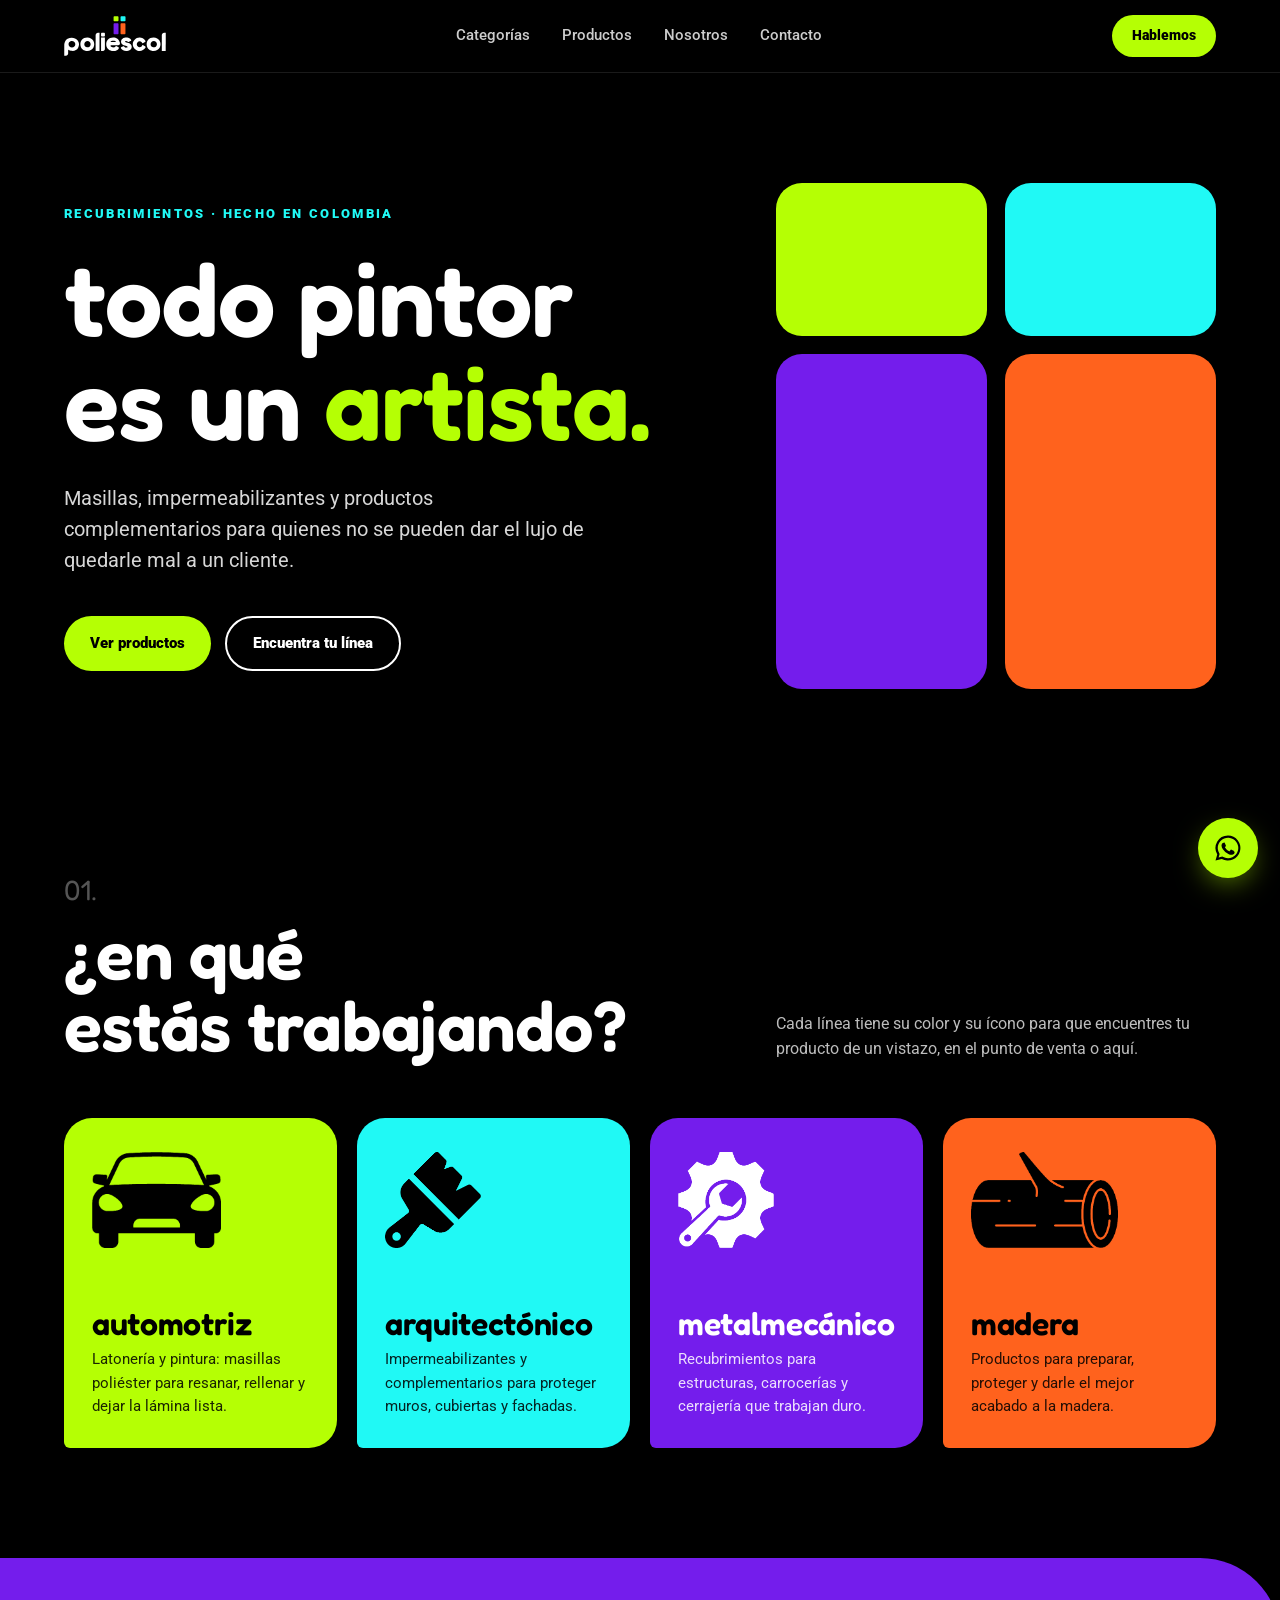
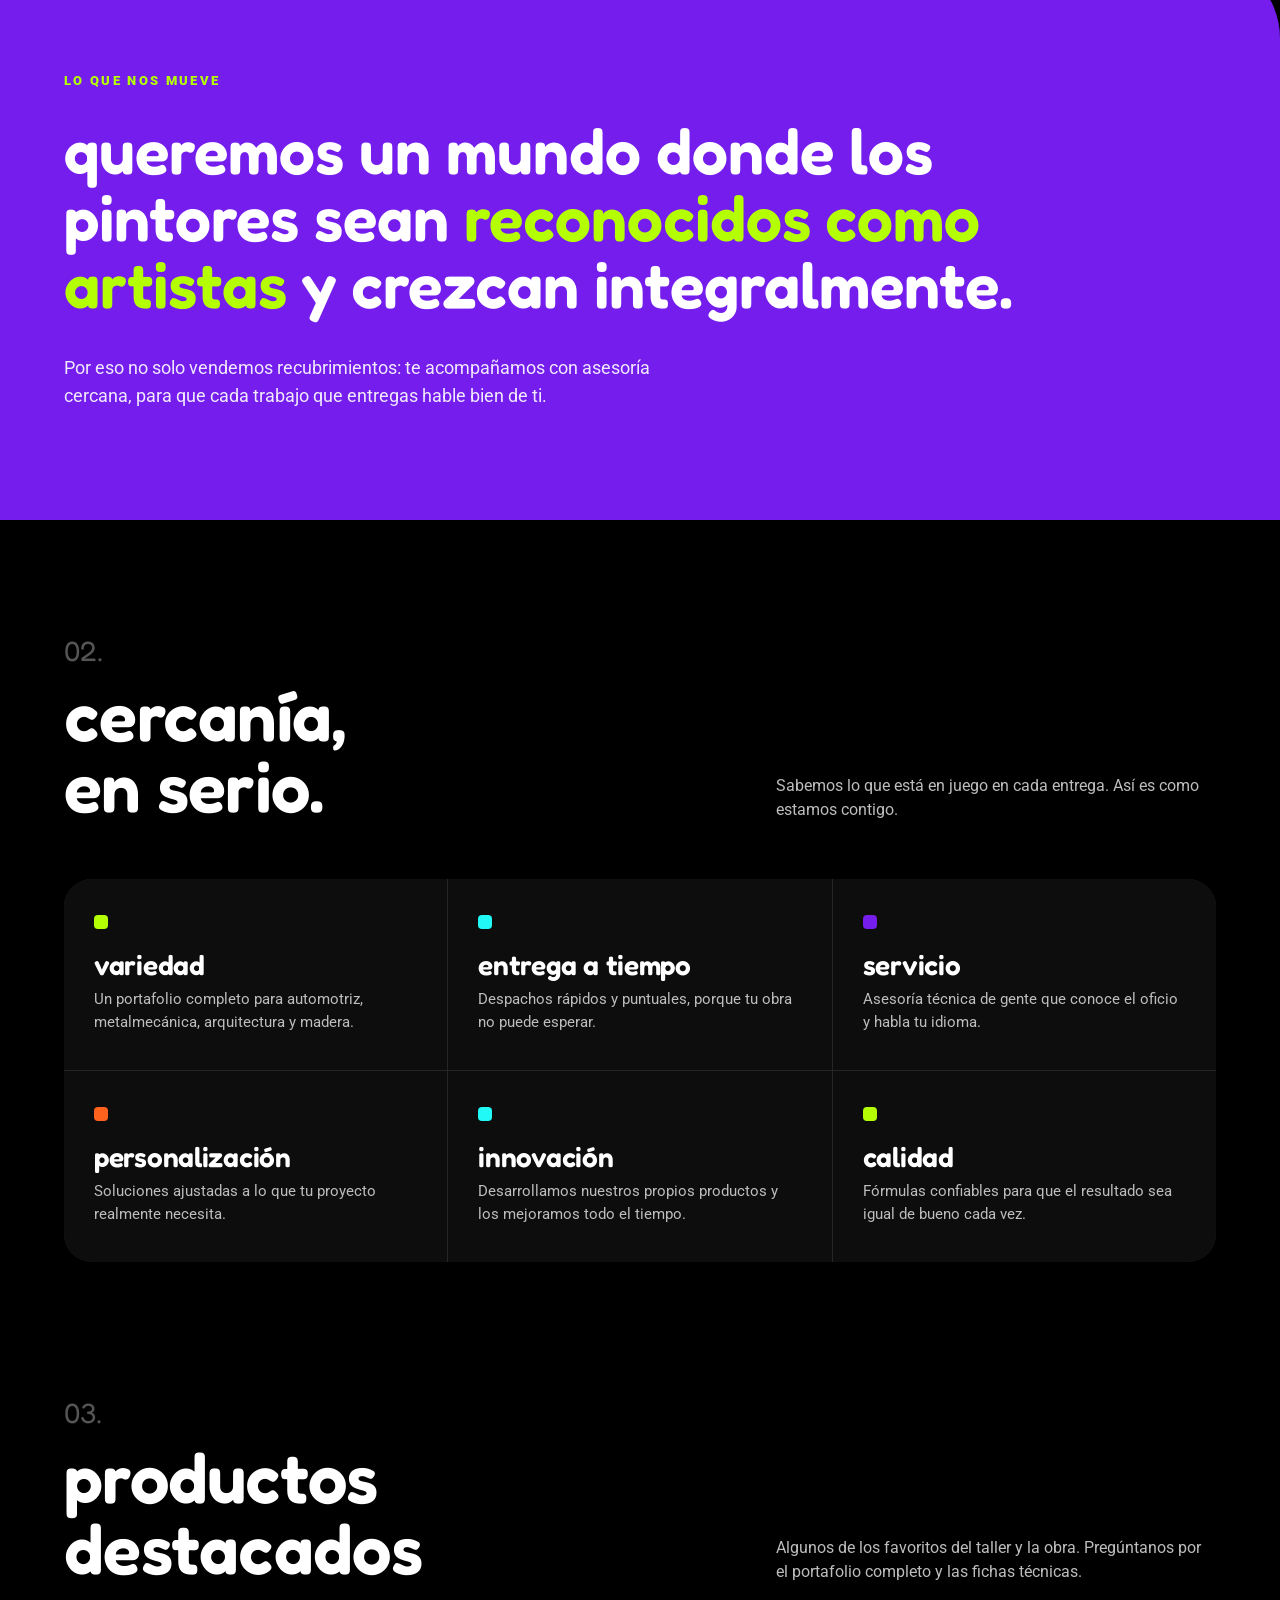
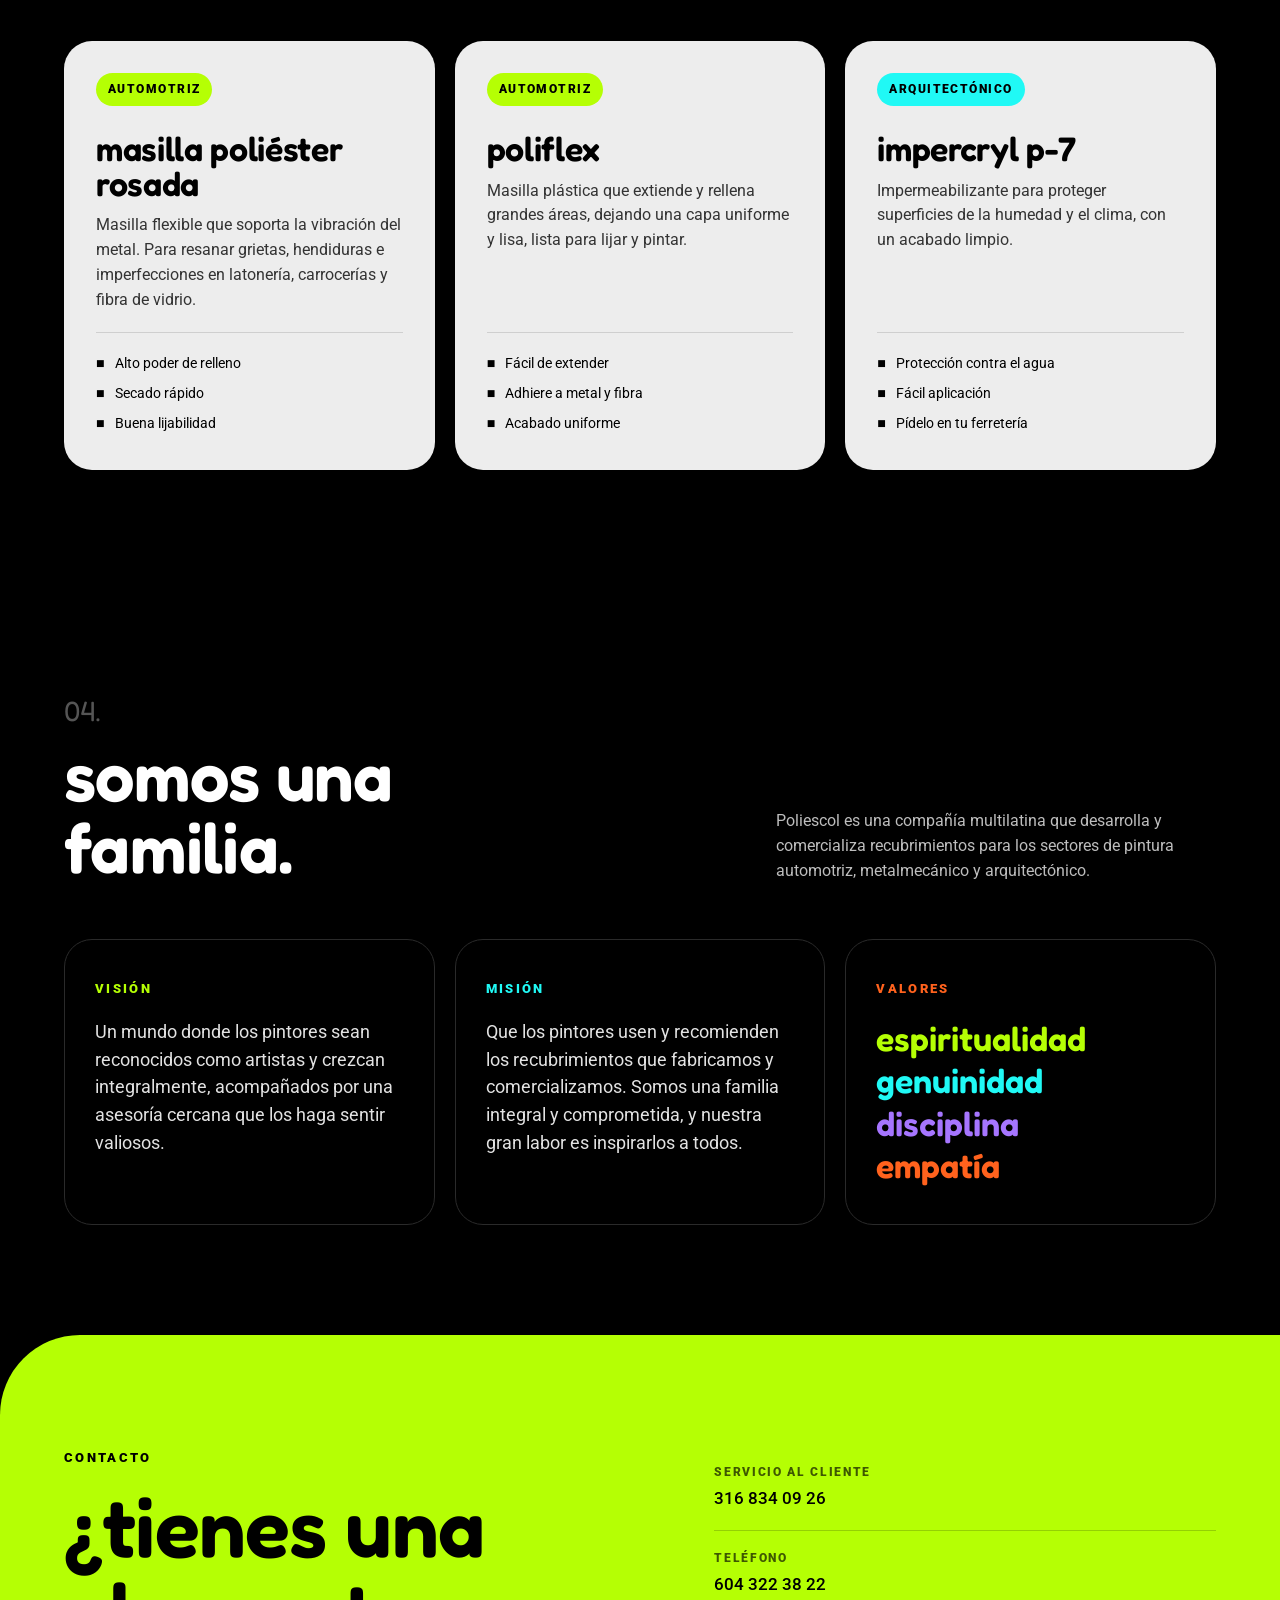
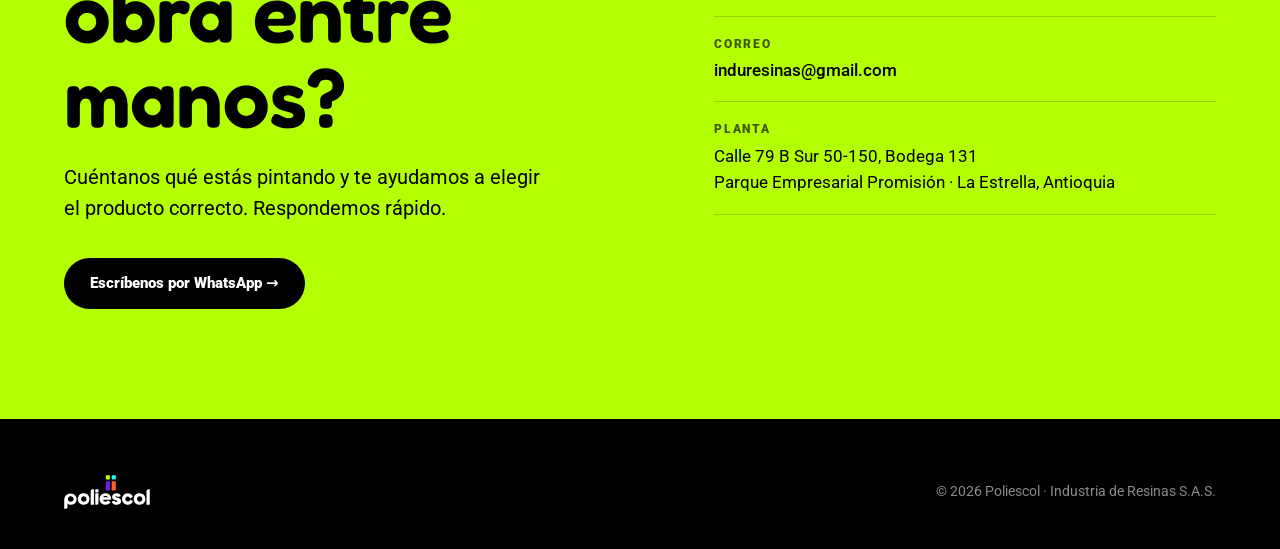
==== index.html @ fdfa48b0 "Sitio web Poliescol basado en el Manual de Marca 2024 Co-Authored-By: Claude Opus 5.5 <noreply@anthr" ====
<!DOCTYPE html>
<html lang="es">
<head>
<meta charset="utf-8">
<meta name="viewport" content="width=device-width, initial-scale=1">
<title>Poliescol · Recubrimientos para pintores que son artistas</title>
<meta name="description" content="Poliescol desarrolla y comercializa recubrimientos —masillas, impermeabilizantes y complementarios— para los sectores automotriz, metalmecánico, arquitectónico y madera.">
<meta property="og:title" content="Poliescol · Recubrimientos">
<meta property="og:description" content="Masillas, impermeabilizantes y productos complementarios para pintores que son artistas.">
<meta name="theme-color" content="#000000">
<link rel="icon" href="assets/icono.svg" type="image/svg+xml">
<link rel="preconnect" href="https://fonts.googleapis.com">
<link rel="preconnect" href="https://fonts.gstatic.com" crossorigin>
<!-- Titulares: el manual define Claris Sans. Mientras se carga la licencia web, se usa Fredoka como sustituto (redondeada, geométrica). -->
<link href="https://fonts.googleapis.com/css2?family=Fredoka:wght@500;600;700&family=Roboto:wght@400;500;900&display=swap" rel="stylesheet">
<style>
  :root{
    --negro:#000000;          /* Process Black C */
    --verde:#B5FF04;          /* Pantone 389C */
    --aqua:#20F9F5;           /* Pantone 319C */
    --violeta:#741DEC;        /* Pantone 814C */
    --naranja:#FF621D;        /* Pantone 1585C */
    --gris:#EDEDED;
    --gris-texto:#A6A6A6;
    --titular:"Claris Sans","Fredoka",system-ui,sans-serif;
    --cuerpo:"Roboto",system-ui,sans-serif;
    --r:28px;
    --max:1200px;
  }
  *{box-sizing:border-box;margin:0;padding:0}
  html{scroll-behavior:smooth}
  body{font-family:var(--cuerpo);background:var(--negro);color:#fff;line-height:1.55;-webkit-font-smoothing:antialiased}
  img{display:block;max-width:100%}
  a{color:inherit}
  .wrap{max-width:var(--max);margin:0 auto;padding:0 24px}
  h1,h2,h3{font-family:var(--titular);font-weight:600;line-height:1.02;letter-spacing:-.01em;text-transform:lowercase}
  .kicker{font-family:var(--cuerpo);font-weight:900;font-size:13px;letter-spacing:.18em;text-transform:uppercase}

  /* ---------- NAV ---------- */
  header{position:sticky;top:0;z-index:50;background:rgba(0,0,0,.86);backdrop-filter:blur(10px);border-bottom:1px solid #1a1a1a}
  .nav{display:flex;align-items:center;justify-content:space-between;height:72px}
  .nav img{height:40px;width:auto}
  .nav ul{display:flex;gap:32px;list-style:none;font-weight:500;font-size:15px}
  .nav ul a{text-decoration:none;opacity:.8;transition:opacity .2s}
  .nav ul a:hover{opacity:1}
  .btn{display:inline-flex;align-items:center;gap:10px;font-family:var(--cuerpo);font-weight:900;font-size:15px;text-decoration:none;padding:14px 26px;border-radius:999px;transition:transform .2s, box-shadow .2s}
  .btn:hover{transform:translateY(-2px)}
  .btn-verde{background:var(--verde);color:#000}
  .btn-verde:hover{box-shadow:0 10px 30px -10px var(--verde)}
  .btn-linea{border:2px solid #fff;color:#fff}
  .nav .btn{padding:10px 20px;font-size:14px}
  @media (max-width:860px){.nav ul{display:none}}

  /* ---------- HERO ---------- */
  .hero{position:relative;overflow:hidden;padding:110px 0 140px}
  .hero .wrap{display:grid;grid-template-columns:1.25fr 1fr;gap:48px;align-items:center}
  .hero h1{font-size:clamp(52px,8vw,112px)}
  .hero h1 em{font-style:normal;color:var(--verde)}
  .hero p{font-size:20px;color:#d7d7d7;max-width:520px;margin:28px 0 40px}
  .hero .ctas{display:flex;gap:14px;flex-wrap:wrap}
  /* la "ventana de luz": el ícono como composición */
  .ventana{display:grid;grid-template-columns:1fr 1fr;grid-template-rows:1fr 2.2fr;gap:18px;aspect-ratio:1/1.15;max-width:440px;justify-self:end;width:100%}
  .ventana span{border-radius:26px;animation:sube .9s cubic-bezier(.2,.8,.2,1) both}
  .ventana span:nth-child(1){background:var(--verde)}
  .ventana span:nth-child(2){background:var(--aqua);animation-delay:.08s}
  .ventana span:nth-child(3){background:var(--violeta);animation-delay:.16s}
  .ventana span:nth-child(4){background:var(--naranja);animation-delay:.24s}
  @keyframes sube{from{opacity:0;transform:translateY(40px)}to{opacity:1;transform:none}}
  @media (max-width:860px){
    .hero{padding:64px 0 90px}
    .hero .wrap{grid-template-columns:1fr}
    .ventana{max-width:240px;justify-self:start;order:-1}
  }

  /* ---------- SECCIONES ---------- */
  section{padding:110px 0}
  .tit-sec{display:flex;align-items:flex-end;justify-content:space-between;gap:24px;margin-bottom:56px;flex-wrap:wrap}
  .tit-sec h2{font-size:clamp(40px,5.5vw,72px)}
  .tit-sec .num{font-family:var(--titular);font-size:28px;color:#555;display:block;margin-bottom:6px}
  .tit-sec p{max-width:440px;color:#bdbdbd}

  /* Categorías */
  .cats{display:grid;grid-template-columns:repeat(4,1fr);gap:20px}
  .cat{border-radius:var(--r) var(--r) var(--r) 6px;padding:34px 28px 30px;color:#000;min-height:330px;display:flex;flex-direction:column;justify-content:space-between;transition:transform .25s}
  .cat:hover{transform:translateY(-6px) rotate(-.5deg)}
  .cat img{height:96px;width:auto;object-fit:contain;object-position:left}
  .cat h3{font-size:32px;margin-top:28px}
  .cat p{font-size:15px;margin-top:8px;opacity:.85}
  .cat.metal{color:#fff}.cat.metal img{filter:invert(1)}
  .c-verde{background:var(--verde)}.c-aqua{background:var(--aqua)}.c-violeta{background:var(--violeta)}.c-naranja{background:var(--naranja)}
  @media (max-width:980px){.cats{grid-template-columns:repeat(2,1fr)}}
  @media (max-width:520px){.cats{grid-template-columns:1fr}.cat{min-height:250px}}

  /* Manifiesto */
  .manifiesto{background:var(--violeta);border-radius:0 80px 0 0}
  .manifiesto blockquote{font-family:var(--titular);font-weight:600;font-size:clamp(34px,5vw,68px);line-height:1.05;text-transform:lowercase;max-width:1000px}
  .manifiesto blockquote b{color:var(--verde);font-weight:600}
  .manifiesto .firma{margin-top:36px;font-size:18px;max-width:640px;opacity:.9}

  /* Cercanía */
  .cercania{display:grid;grid-template-columns:repeat(3,1fr);gap:1px;background:#262626;border-radius:var(--r);overflow:hidden}
  .cercania div{background:#0d0d0d;padding:36px 30px}
  .cercania i{display:block;width:14px;height:14px;border-radius:4px;margin-bottom:22px}
  .cercania h3{font-size:28px}
  .cercania p{color:#bdbdbd;margin-top:8px;font-size:15px}
  @media (max-width:860px){.cercania{grid-template-columns:1fr 1fr}}
  @media (max-width:520px){.cercania{grid-template-columns:1fr}}

  /* Productos */
  .prods{display:grid;grid-template-columns:repeat(3,1fr);gap:20px}
  .prod{background:var(--gris);color:#000;border-radius:var(--r);padding:32px;display:flex;flex-direction:column}
  .prod .tag{align-self:flex-start;font-family:var(--cuerpo);font-weight:900;font-size:12px;letter-spacing:.12em;text-transform:uppercase;padding:7px 12px;border-radius:999px;margin-bottom:26px}
  .prod h3{font-size:34px}
  .prod p{margin:12px 0 20px;color:#333}
  .prod ul{list-style:none;margin-top:auto;border-top:1px solid #cfcfcf;padding-top:16px;font-size:14px}
  .prod li{padding:4px 0}
  .prod li::before{content:"■";font-size:9px;margin-right:10px;vertical-align:2px}
  @media (max-width:900px){.prods{grid-template-columns:1fr}}

  /* Nosotros */
  .nos{display:grid;grid-template-columns:1fr 1fr 1fr;gap:20px}
  .nos article{border:1.5px solid #2a2a2a;border-radius:var(--r);padding:36px 30px}
  .nos .kicker{display:inline-block;margin-bottom:18px}
  .nos p{font-size:18px;color:#e2e2e2}
  .valores{list-style:none;font-family:var(--titular);font-size:34px;line-height:1.25;text-transform:lowercase;font-weight:600}
  .valores li:nth-child(1){color:var(--verde)}.valores li:nth-child(2){color:var(--aqua)}
  .valores li:nth-child(3){color:#a675ff}.valores li:nth-child(4){color:var(--naranja)}
  @media (max-width:900px){.nos{grid-template-columns:1fr}}

  /* Contacto */
  .contacto{background:var(--verde);color:#000;border-radius:80px 0 0 0}
  .contacto .wrap{display:grid;grid-template-columns:1.2fr 1fr;gap:48px;align-items:start}
  .contacto h2{font-size:clamp(46px,6.5vw,88px)}
  .contacto .lead{font-size:20px;margin:22px 0 34px;max-width:480px}
  .contacto .btn-negro{background:#000;color:#fff}
  .datos{list-style:none;font-size:17px}
  .datos li{padding:18px 0;border-bottom:1.5px solid rgba(0,0,0,.18)}
  .datos small{display:block;font-weight:900;font-size:12px;letter-spacing:.14em;text-transform:uppercase;margin-bottom:4px;opacity:.65}
  .datos a{text-decoration:none;font-weight:500}
  @media (max-width:860px){.contacto .wrap{grid-template-columns:1fr}.contacto{border-radius:48px 0 0 0}}

  footer{padding:56px 0 40px}
  footer .wrap{display:flex;justify-content:space-between;align-items:center;gap:20px;flex-wrap:wrap;color:#8a8a8a;font-size:14px}
  footer img{height:34px;width:auto}

  .wa{position:fixed;right:22px;bottom:22px;z-index:60;width:60px;height:60px;border-radius:50%;background:var(--verde);display:grid;place-items:center;box-shadow:0 10px 30px -8px rgba(181,255,4,.6);transition:transform .2s}
  .wa:hover{transform:scale(1.08)}
  .wa svg{width:30px;height:30px}

  .js .reveal{opacity:0;transform:translateY(24px);transition:opacity .7s ease, transform .7s ease}
  .reveal.on{opacity:1;transform:none}
  @media (prefers-reduced-motion:reduce){.reveal{opacity:1;transform:none}.ventana span{animation:none}}
</style>
</head>
<body>

<header>
  <nav class="wrap nav" aria-label="Principal">
    <a href="#inicio" aria-label="Poliescol, inicio"><img src="assets/logo-blanco.svg" alt="Poliescol"></a>
    <ul>
      <li><a href="#categorias">Categorías</a></li>
      <li><a href="#productos">Productos</a></li>
      <li><a href="#nosotros">Nosotros</a></li>
      <li><a href="#contacto">Contacto</a></li>
    </ul>
    <a class="btn btn-verde" href="#contacto">Hablemos</a>
  </nav>
</header>

<main id="inicio">

  <!-- HERO -->
  <section class="hero">
    <div class="wrap">
      <div>
        <span class="kicker" style="color:var(--aqua)">Recubrimientos · Hecho en Colombia</span>
        <h1 style="margin-top:20px">todo pintor<br>es un <em>artista.</em></h1>
        <p>Masillas, impermeabilizantes y productos complementarios para quienes no se pueden dar el lujo de quedarle mal a un cliente.</p>
        <div class="ctas">
          <a class="btn btn-verde" href="#productos">Ver productos</a>
          <a class="btn btn-linea" href="#categorias">Encuentra tu línea</a>
        </div>
      </div>
      <div class="ventana" aria-hidden="true"><span></span><span></span><span></span><span></span></div>
    </div>
  </section>

  <!-- CATEGORÍAS -->
  <section id="categorias" style="padding-top:40px">
    <div class="wrap">
      <div class="tit-sec reveal">
        <div><span class="num">01.</span><h2>¿en qué<br>estás trabajando?</h2></div>
        <p>Cada línea tiene su color y su ícono para que encuentres tu producto de un vistazo, en el punto de venta o aquí.</p>
      </div>
      <div class="cats">
        <article class="cat c-verde reveal">
          <img src="assets/ic-automotriz.png" alt="">
          <div><h3>automotriz</h3><p>Latonería y pintura: masillas poliéster para resanar, rellenar y dejar la lámina lista.</p></div>
        </article>
        <article class="cat c-aqua reveal">
          <img src="assets/ic-arquitectonico.png" alt="">
          <div><h3>arquitectónico</h3><p>Impermeabilizantes y complementarios para proteger muros, cubiertas y fachadas.</p></div>
        </article>
        <article class="cat c-violeta metal reveal">
          <img src="assets/ic-metalmecanico.png" alt="">
          <div><h3>metalmecánico</h3><p>Recubrimientos para estructuras, carrocerías y cerrajería que trabajan duro.</p></div>
        </article>
        <article class="cat c-naranja reveal">
          <img src="assets/ic-madera.png" alt="">
          <div><h3>madera</h3><p>Productos para preparar, proteger y darle el mejor acabado a la madera.</p></div>
        </article>
      </div>
    </div>
  </section>

  <!-- MANIFIESTO -->
  <section class="manifiesto">
    <div class="wrap reveal">
      <span class="kicker" style="color:var(--verde)">Lo que nos mueve</span>
      <blockquote style="margin-top:24px">queremos un mundo donde los pintores sean <b>reconocidos como artistas</b> y crezcan integralmente.</blockquote>
      <p class="firma">Por eso no solo vendemos recubrimientos: te acompañamos con asesoría cercana, para que cada trabajo que entregas hable bien de ti.</p>
    </div>
  </section>

  <!-- CERCANÍA -->
  <section>
    <div class="wrap">
      <div class="tit-sec reveal">
        <div><span class="num">02.</span><h2>cercanía,<br>en serio.</h2></div>
        <p>Sabemos lo que está en juego en cada entrega. Así es como estamos contigo.</p>
      </div>
      <div class="cercania reveal">
        <div><i style="background:var(--verde)"></i><h3>variedad</h3><p>Un portafolio completo para automotriz, metalmecánica, arquitectura y madera.</p></div>
        <div><i style="background:var(--aqua)"></i><h3>entrega a tiempo</h3><p>Despachos rápidos y puntuales, porque tu obra no puede esperar.</p></div>
        <div><i style="background:var(--violeta)"></i><h3>servicio</h3><p>Asesoría técnica de gente que conoce el oficio y habla tu idioma.</p></div>
        <div><i style="background:var(--naranja)"></i><h3>personalización</h3><p>Soluciones ajustadas a lo que tu proyecto realmente necesita.</p></div>
        <div><i style="background:var(--aqua)"></i><h3>innovación</h3><p>Desarrollamos nuestros propios productos y los mejoramos todo el tiempo.</p></div>
        <div><i style="background:var(--verde)"></i><h3>calidad</h3><p>Fórmulas confiables para que el resultado sea igual de bueno cada vez.</p></div>
      </div>
    </div>
  </section>

  <!-- PRODUCTOS -->
  <section id="productos" style="padding-top:20px">
    <div class="wrap">
      <div class="tit-sec reveal">
        <div><span class="num">03.</span><h2>productos<br>destacados</h2></div>
        <p>Algunos de los favoritos del taller y la obra. Pregúntanos por el portafolio completo y las fichas técnicas.</p>
      </div>
      <div class="prods">
        <article class="prod reveal">
          <span class="tag c-verde">Automotriz</span>
          <h3>masilla poliéster rosada</h3>
          <p>Masilla flexible que soporta la vibración del metal. Para resanar grietas, hendiduras e imperfecciones en latonería, carrocerías y fibra de vidrio.</p>
          <ul><li>Alto poder de relleno</li><li>Secado rápido</li><li>Buena lijabilidad</li></ul>
        </article>
        <article class="prod reveal">
          <span class="tag c-verde">Automotriz</span>
          <h3>poliflex</h3>
          <p>Masilla plástica que extiende y rellena grandes áreas, dejando una capa uniforme y lisa, lista para lijar y pintar.</p>
          <ul><li>Fácil de extender</li><li>Adhiere a metal y fibra</li><li>Acabado uniforme</li></ul>
        </article>
        <article class="prod reveal">
          <span class="tag c-aqua">Arquitectónico</span>
          <h3>impercryl p-7</h3>
          <p>Impermeabilizante para proteger superficies de la humedad y el clima, con un acabado limpio.</p>
          <ul><li>Protección contra el agua</li><li>Fácil aplicación</li><li>Pídelo en tu ferretería</li></ul>
        </article>
      </div>
    </div>
  </section>

  <!-- NOSOTROS -->
  <section id="nosotros">
    <div class="wrap">
      <div class="tit-sec reveal">
        <div><span class="num">04.</span><h2>somos una<br>familia.</h2></div>
        <p>Poliescol es una compañía multilatina que desarrolla y comercializa recubrimientos para los sectores de pintura automotriz, metalmecánico y arquitectónico.</p>
      </div>
      <div class="nos">
        <article class="reveal"><span class="kicker" style="color:var(--verde)">Visión</span><p>Un mundo donde los pintores sean reconocidos como artistas y crezcan integralmente, acompañados por una asesoría cercana que los haga sentir valiosos.</p></article>
        <article class="reveal"><span class="kicker" style="color:var(--aqua)">Misión</span><p>Que los pintores usen y recomienden los recubrimientos que fabricamos y comercializamos. Somos una familia integral y comprometida, y nuestra gran labor es inspirarlos a todos.</p></article>
        <article class="reveal"><span class="kicker" style="color:var(--naranja)">Valores</span>
          <ul class="valores"><li>espiritualidad</li><li>genuinidad</li><li>disciplina</li><li>empatía</li></ul>
        </article>
      </div>
    </div>
  </section>

  <!-- CONTACTO -->
  <section id="contacto" class="contacto">
    <div class="wrap">
      <div class="reveal">
        <span class="kicker">Contacto</span>
        <h2 style="margin-top:16px">¿tienes una obra entre manos?</h2>
        <p class="lead">Cuéntanos qué estás pintando y te ayudamos a elegir el producto correcto. Respondemos rápido.</p>
        <a class="btn btn-negro" href="https://wa.me/573168340926?text=Hola%20Poliescol%2C%20quiero%20asesor%C3%ADa%20sobre%20sus%20productos" target="_blank" rel="noopener">Escríbenos por WhatsApp →</a>
      </div>
      <ul class="datos reveal">
        <li><small>Servicio al cliente</small><a href="tel:+573168340926">316 834 09 26</a></li>
        <li><small>Teléfono</small><a href="tel:+576043223822">604 322 38 22</a></li>
        <li><small>Correo</small><a href="mailto:induresinas@gmail.com">induresinas@gmail.com</a></li>
        <li><small>Planta</small>Calle 79 B Sur 50-150, Bodega 131<br>Parque Empresarial Promisión · La Estrella, Antioquia</li>
      </ul>
    </div>
  </section>
</main>

<footer>
  <div class="wrap">
    <img src="assets/logo-blanco.svg" alt="Poliescol">
    <span>© <span id="y">2026</span> Poliescol · Industria de Resinas S.A.S.</span>
  </div>
</footer>

<a class="wa" href="https://wa.me/573168340926" target="_blank" rel="noopener" aria-label="WhatsApp">
  <svg viewBox="0 0 24 24" fill="#000"><path d="M12 2a10 10 0 0 0-8.6 15.1L2 22l5-1.3A10 10 0 1 0 12 2Zm0 18.2a8.2 8.2 0 0 1-4.2-1.2l-.3-.2-3 .8.8-2.9-.2-.3A8.2 8.2 0 1 1 12 20.2Zm4.5-6.1c-.2-.1-1.5-.7-1.7-.8-.2-.1-.4-.1-.6.1l-.8 1c-.1.2-.3.2-.5.1a6.7 6.7 0 0 1-3.3-2.9c-.3-.4.3-.4.7-1.3.1-.2 0-.3 0-.4l-.8-1.8c-.2-.5-.4-.4-.6-.4h-.5a1 1 0 0 0-.7.3 3 3 0 0 0-.9 2.2 5.1 5.1 0 0 0 1.1 2.7 11.6 11.6 0 0 0 4.4 3.9c1.6.7 2.3.8 3.1.6.5-.1 1.5-.6 1.7-1.2.2-.6.2-1.1.2-1.2-.1-.1-.3-.2-.5-.3Z"/></svg>
</a>

<script>
  document.documentElement.classList.add('js');
  document.getElementById('y').textContent = new Date().getFullYear();
  const io = new IntersectionObserver(es => es.forEach(e => { if (e.isIntersecting) { e.target.classList.add('on'); io.unobserve(e.target); } }), {threshold:.12});
  document.querySelectorAll('.reveal').forEach(el => io.observe(el));
</script>
</body>
</html>
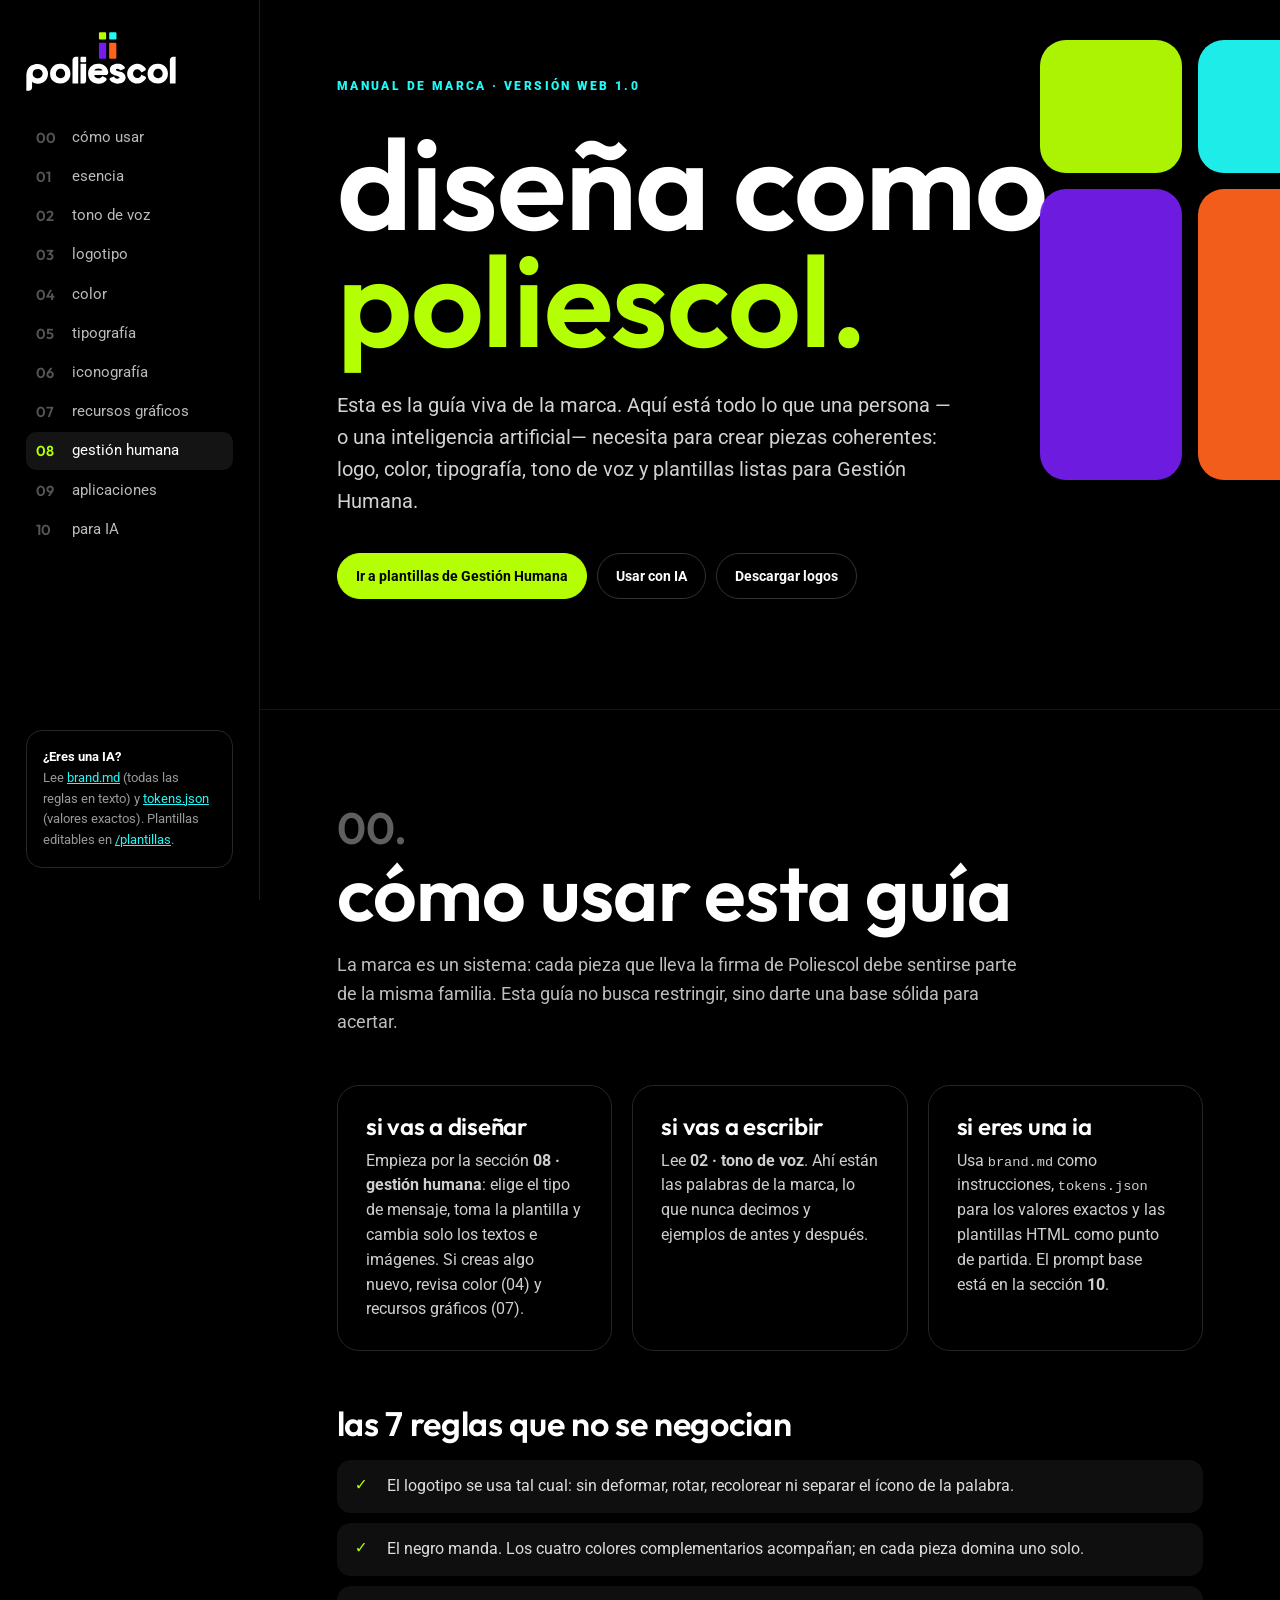
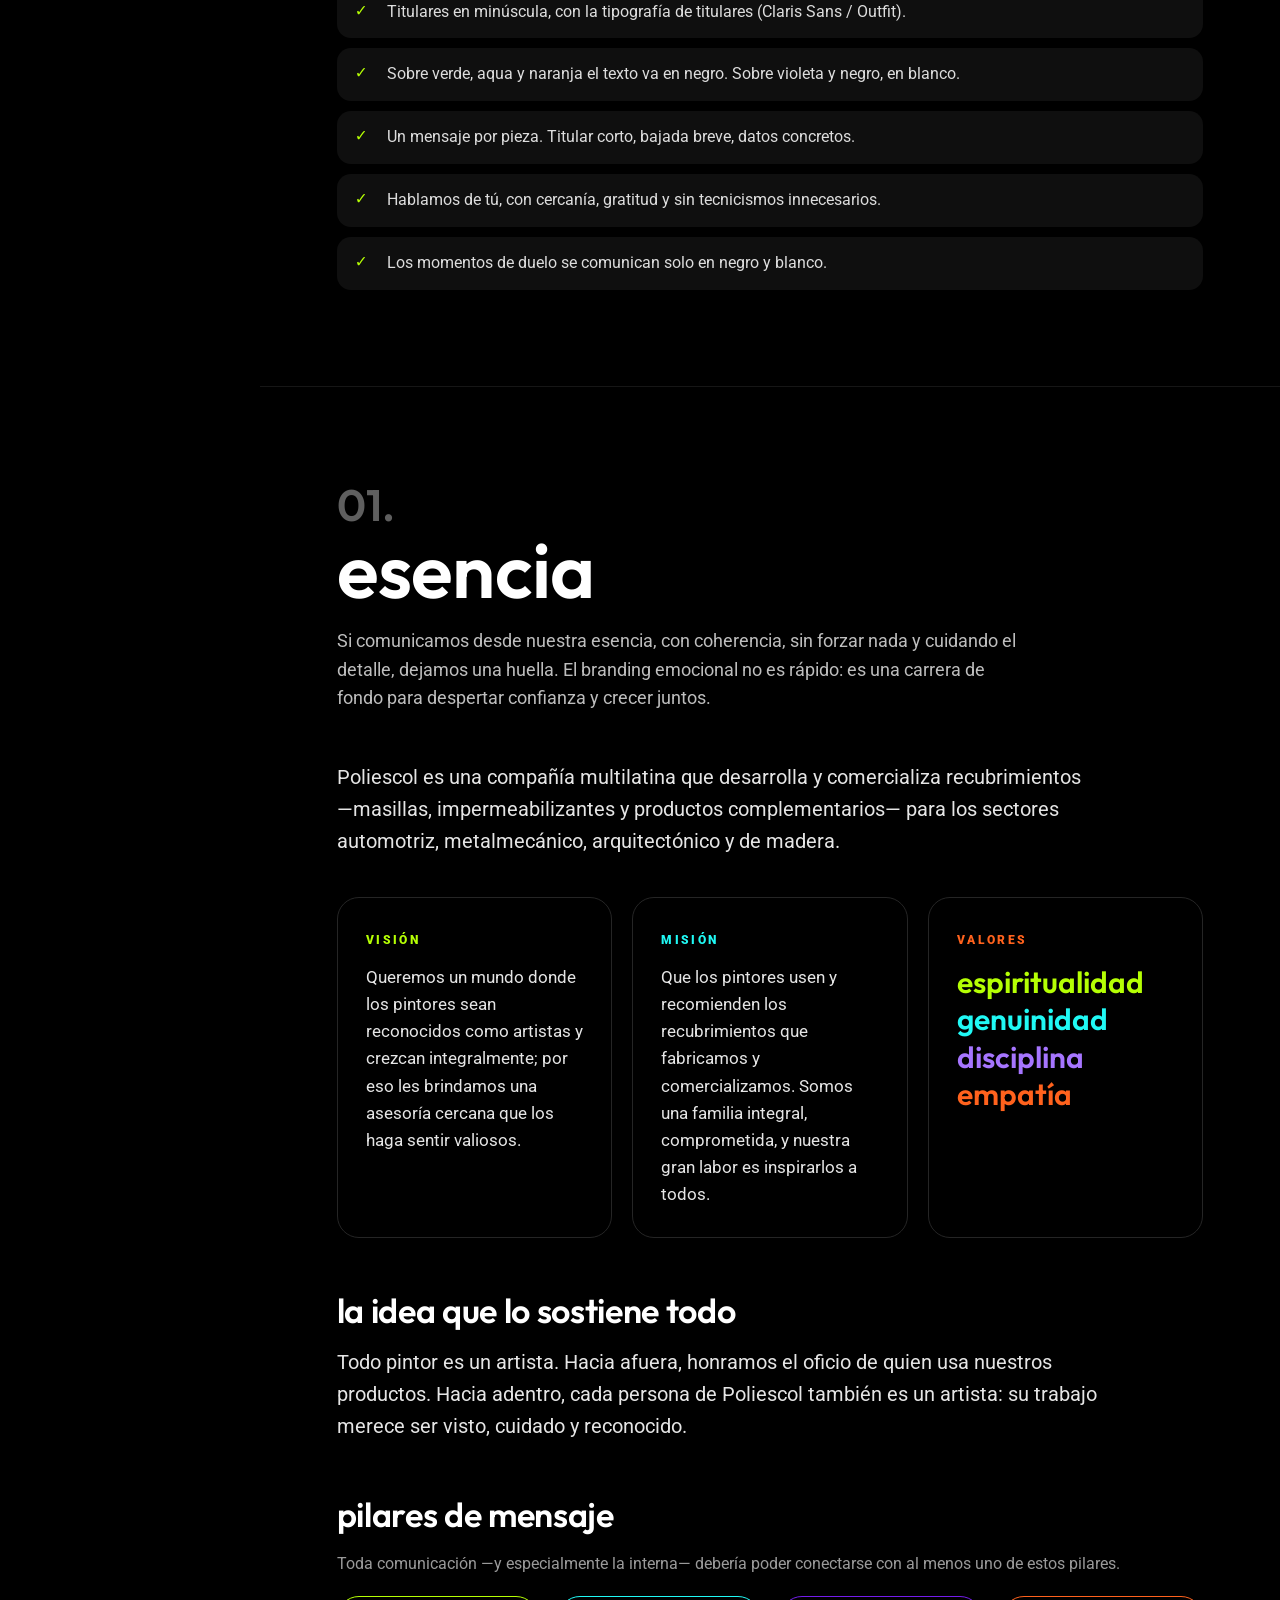
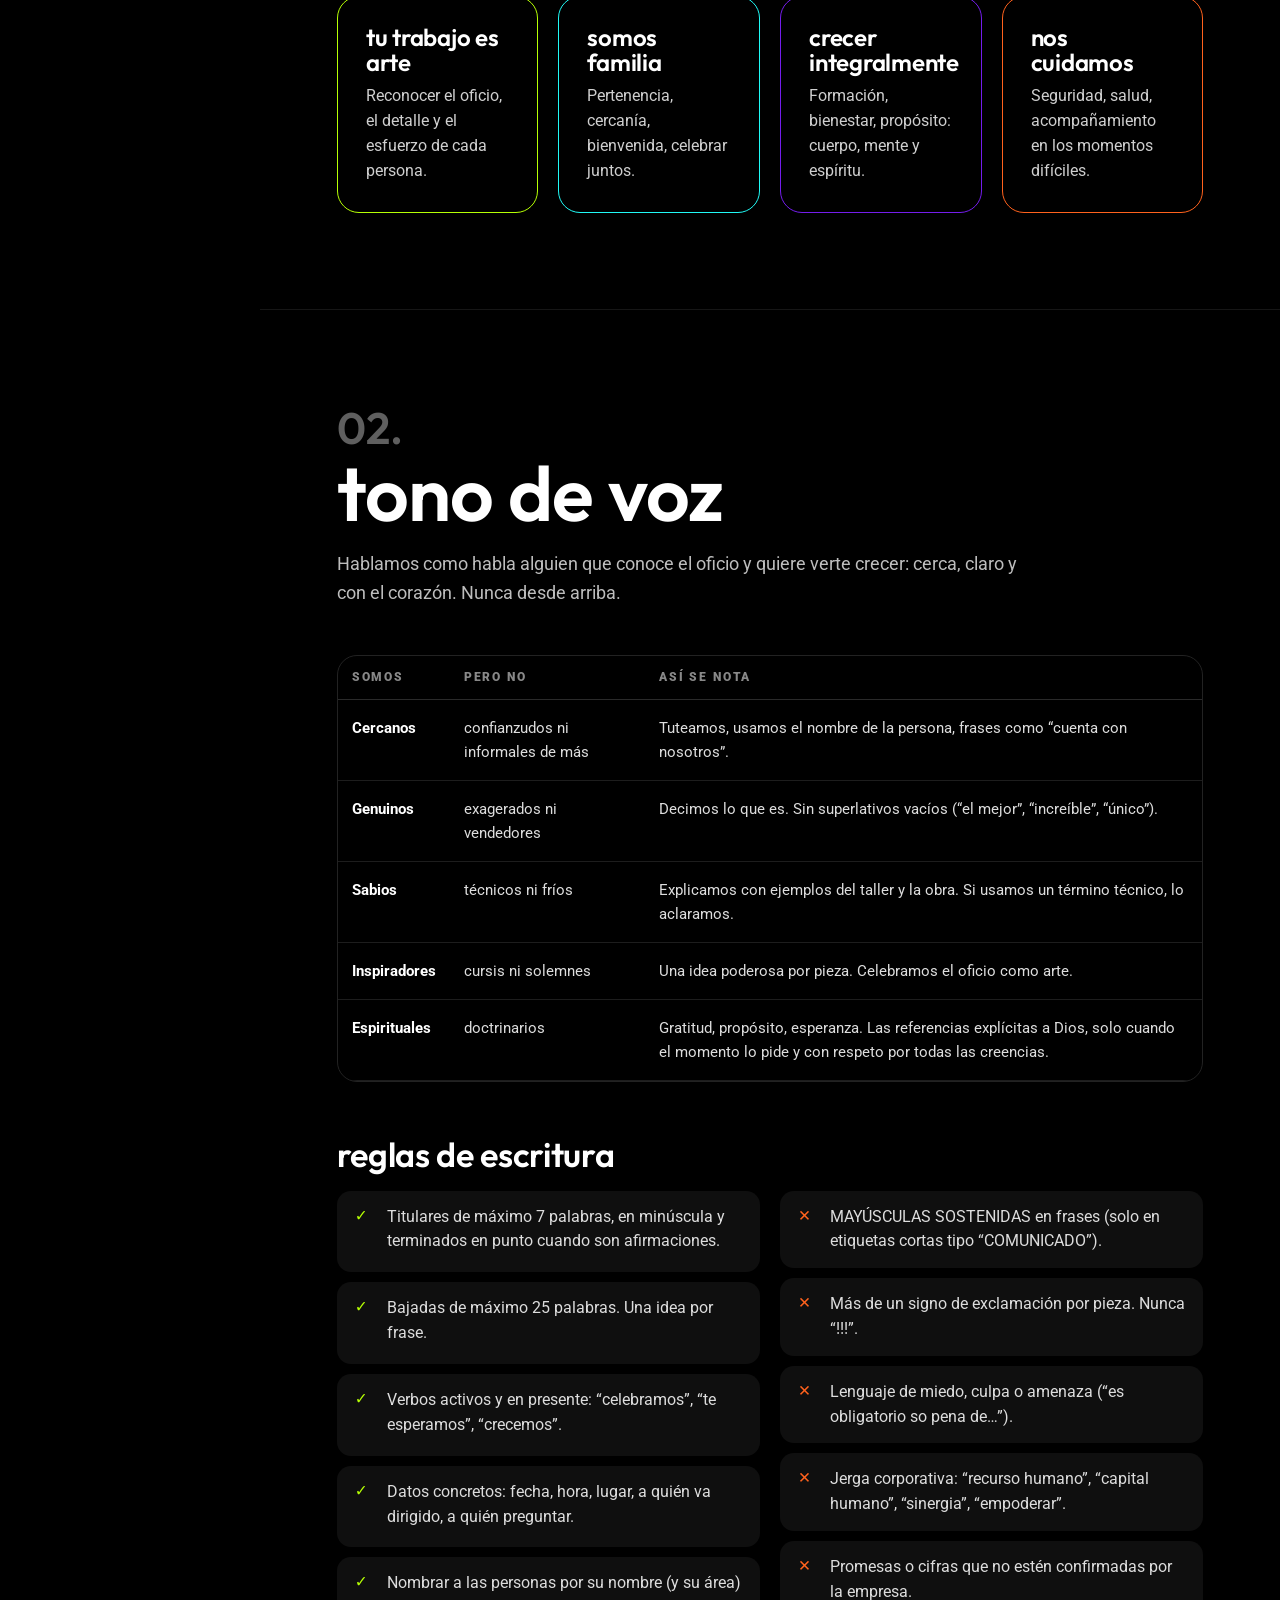
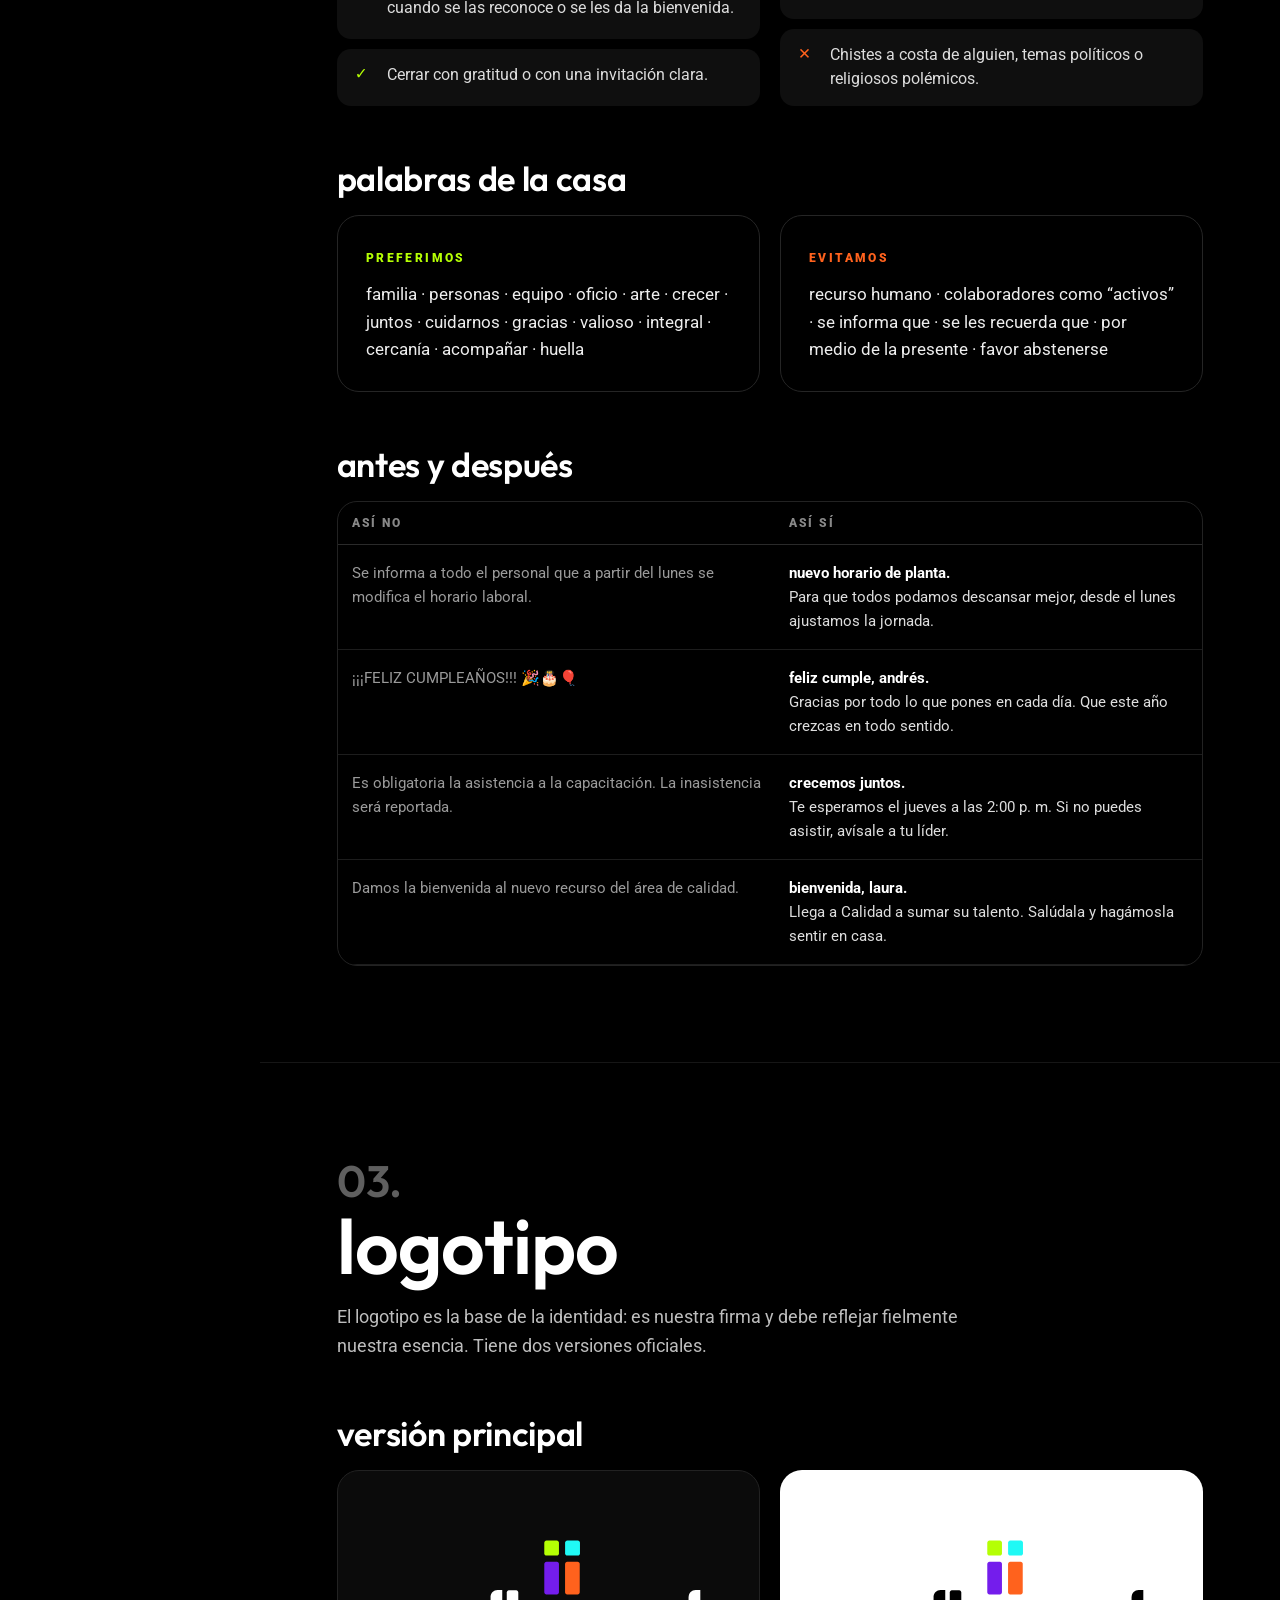
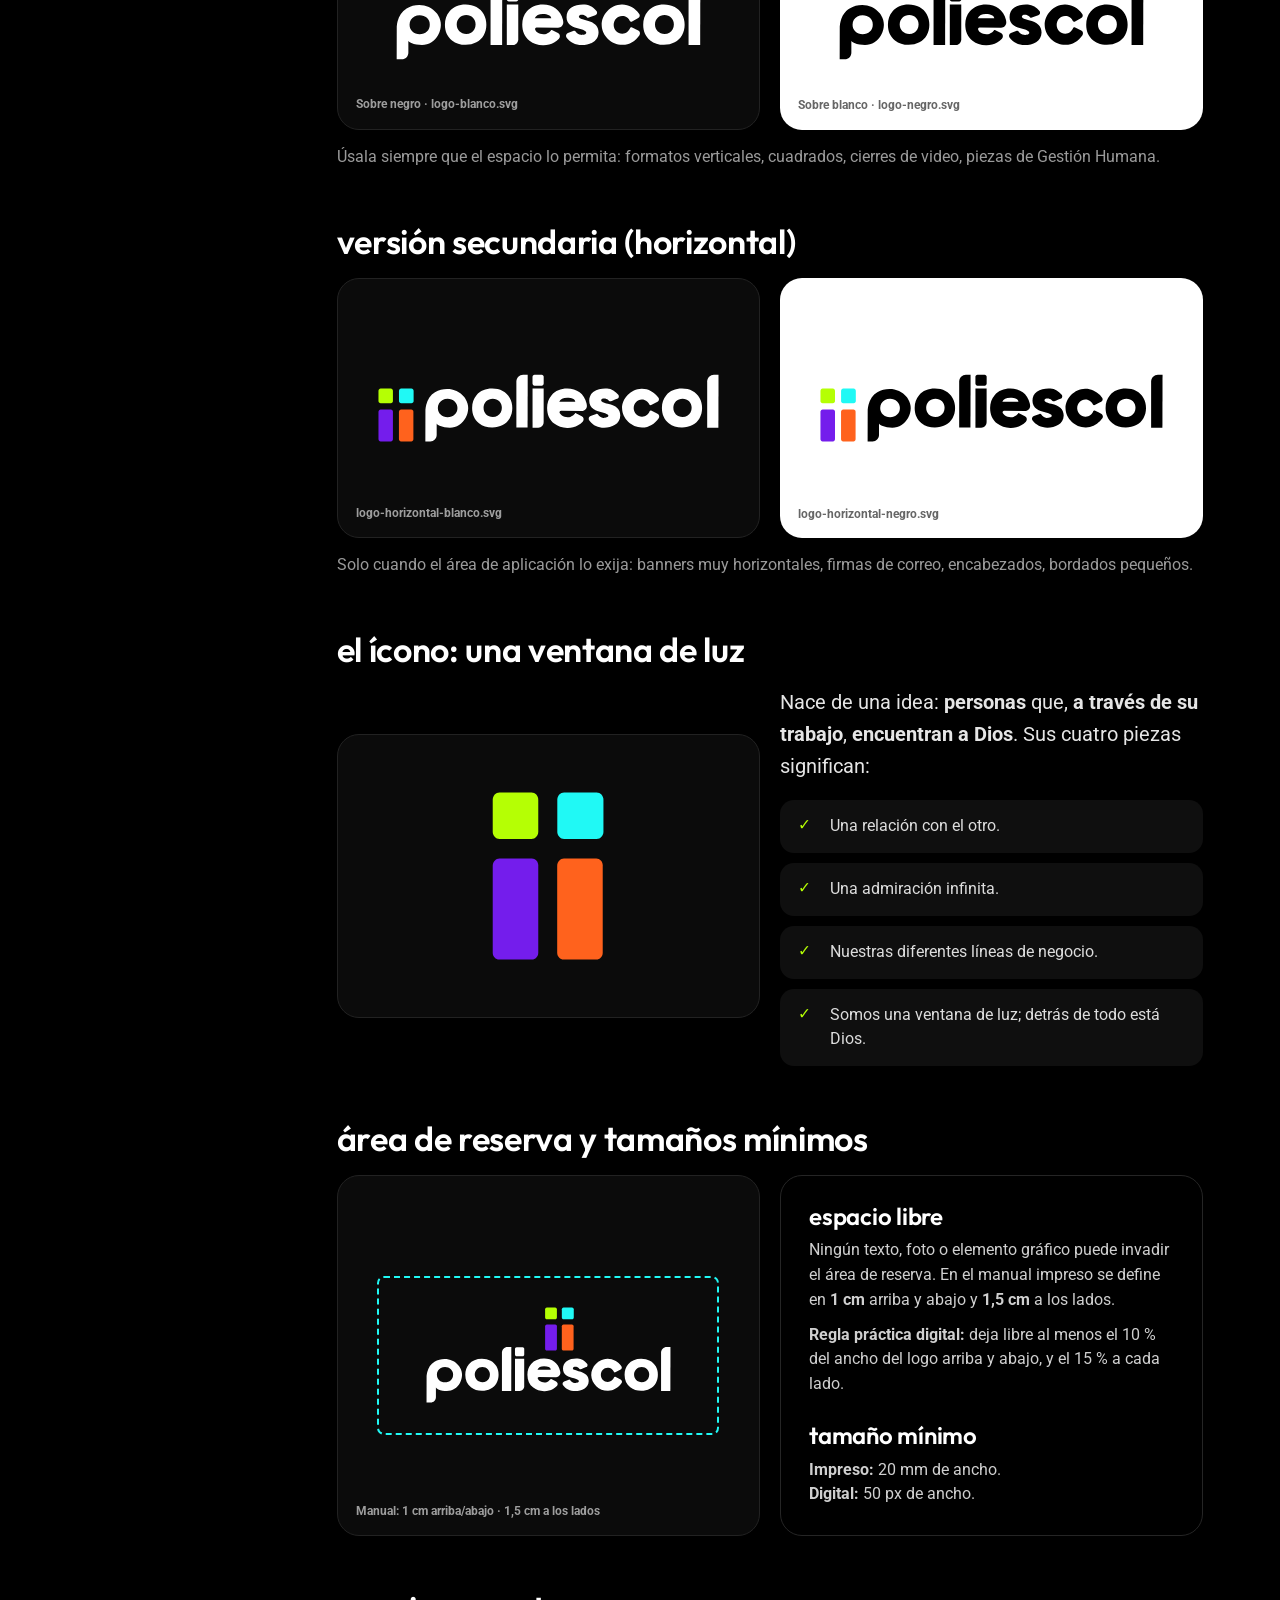
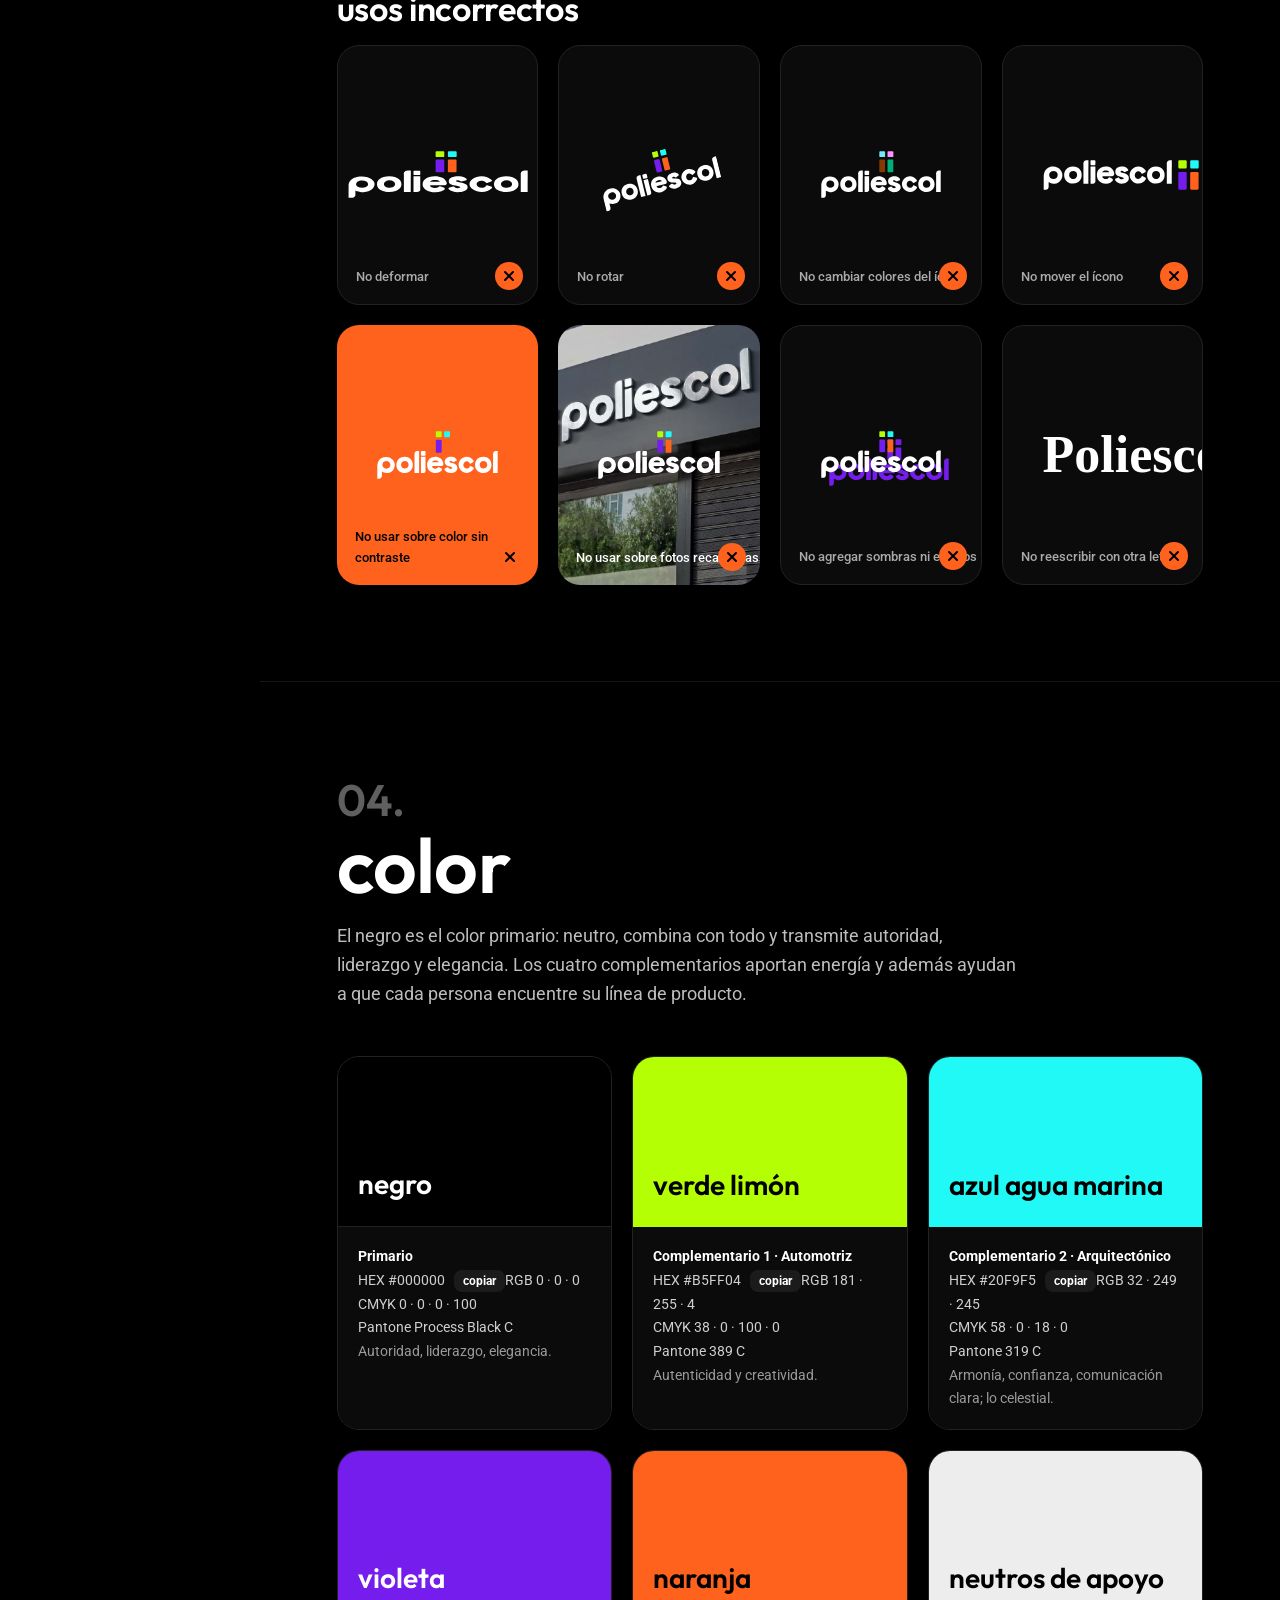
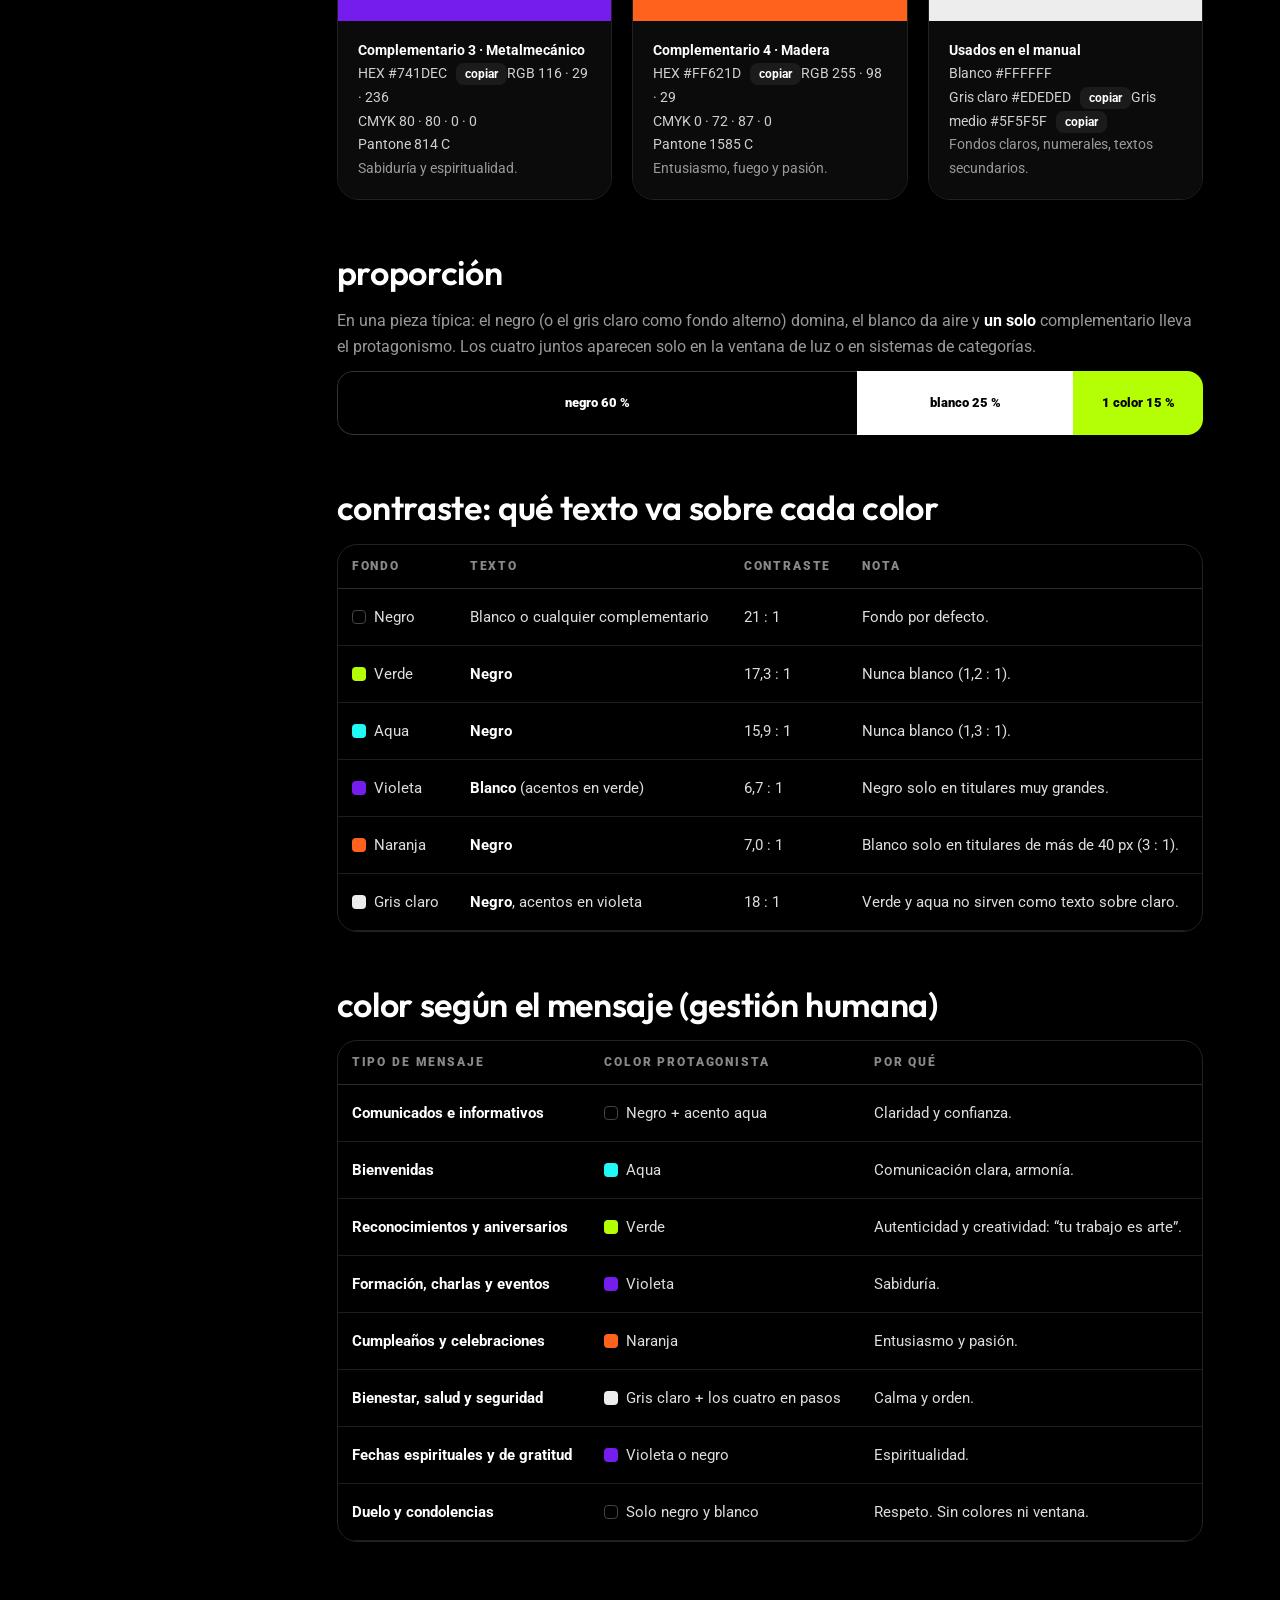
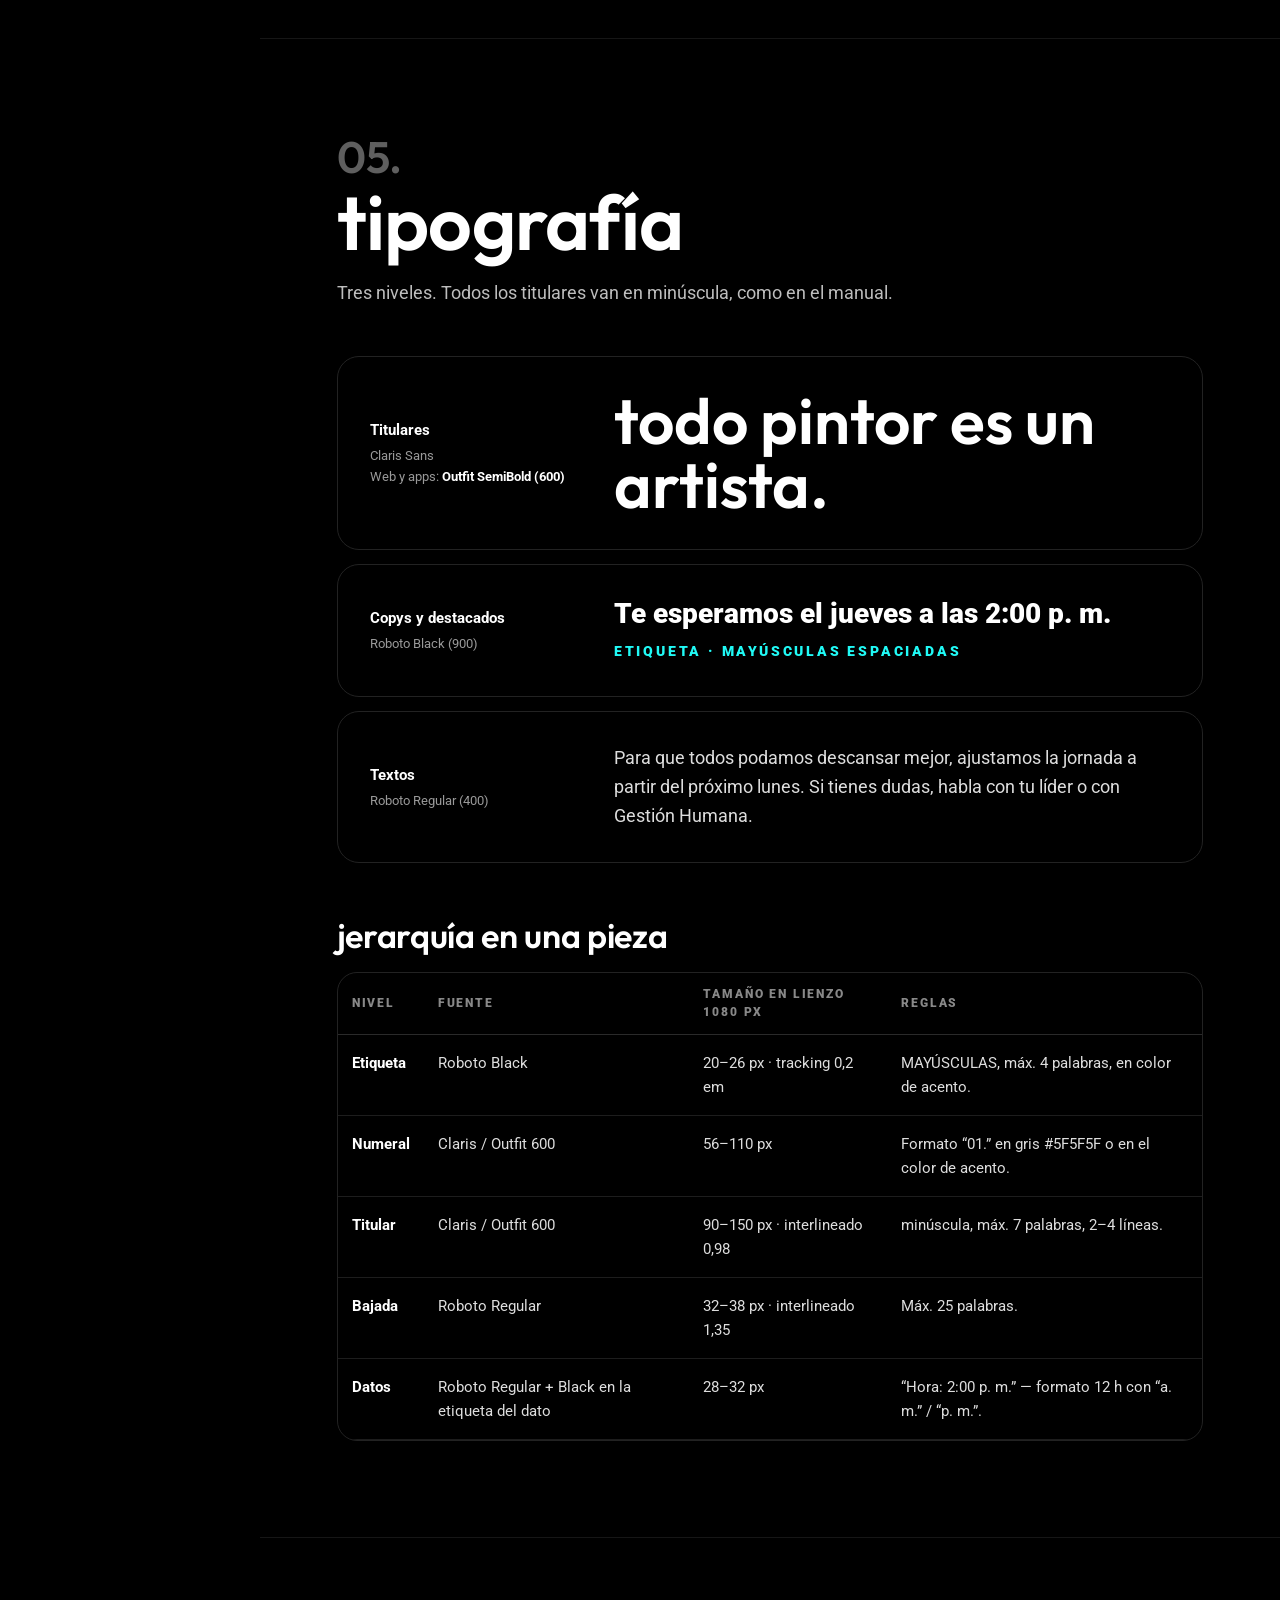
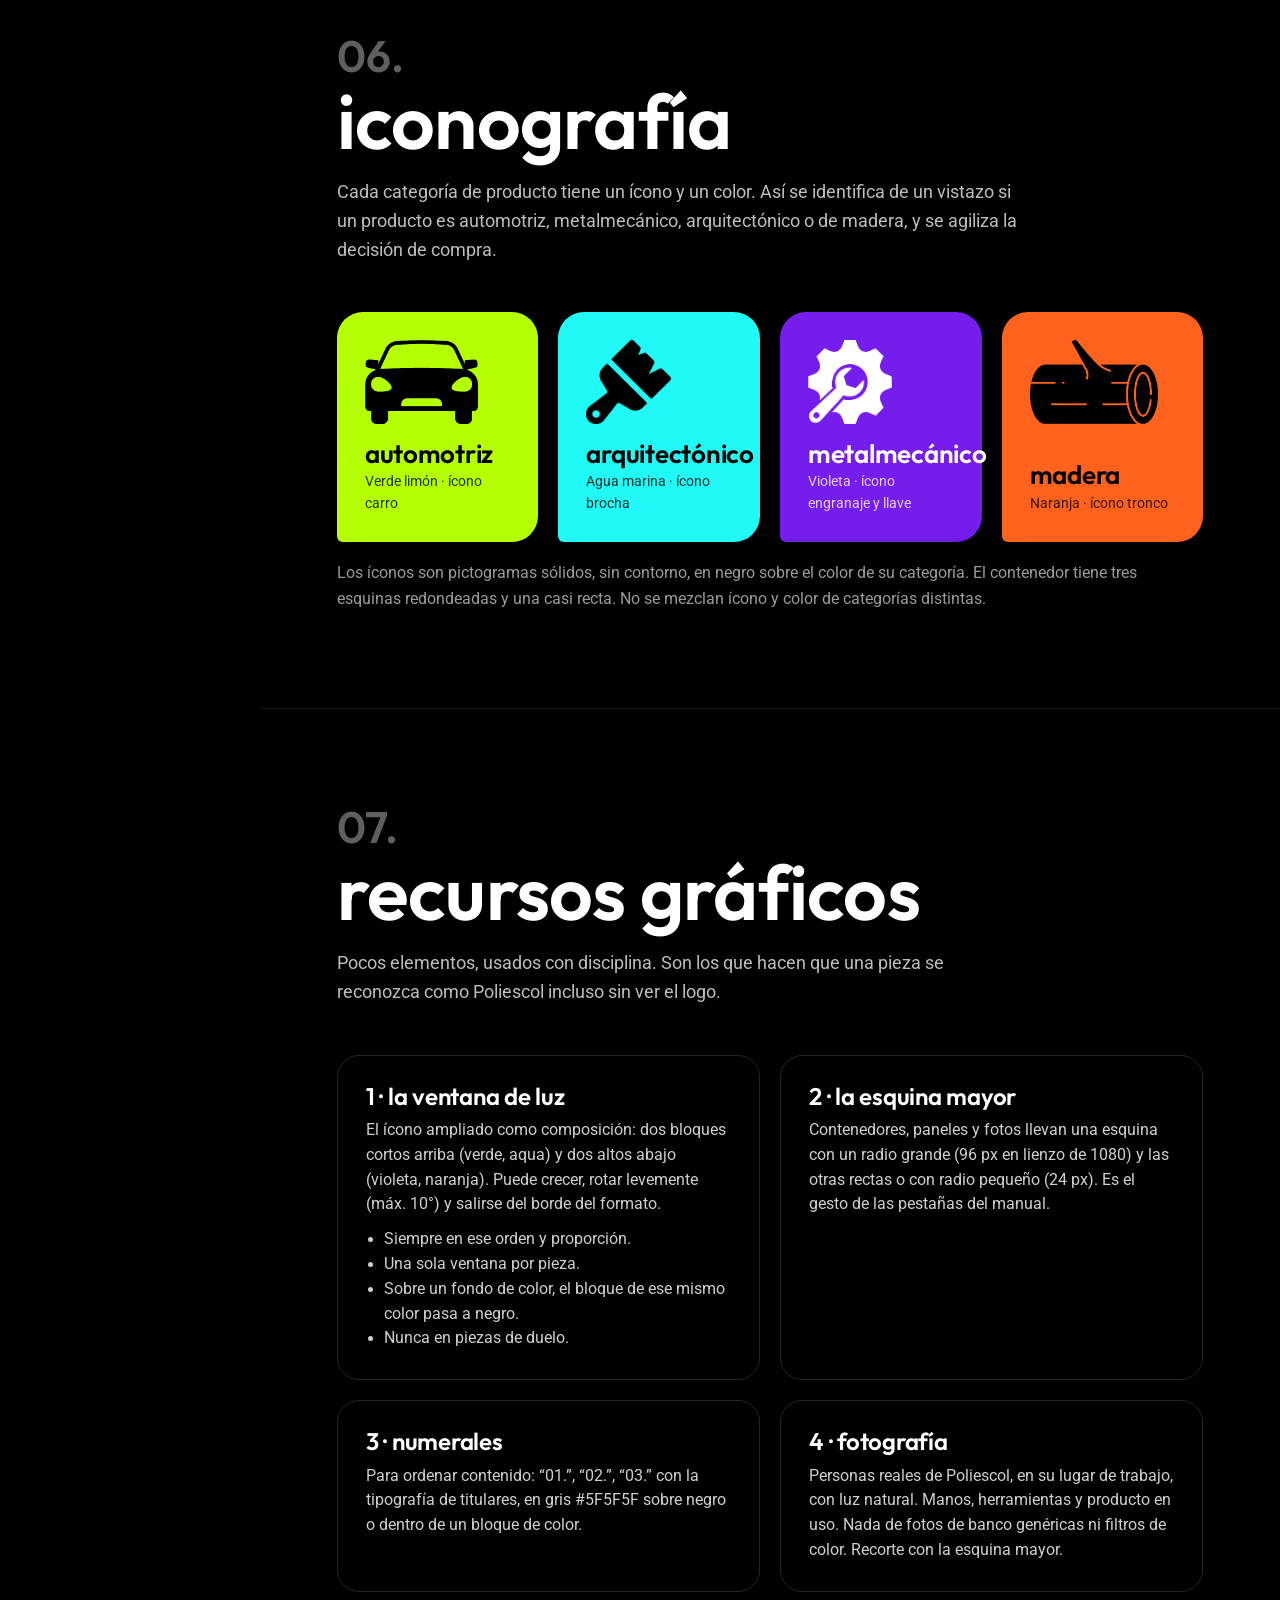
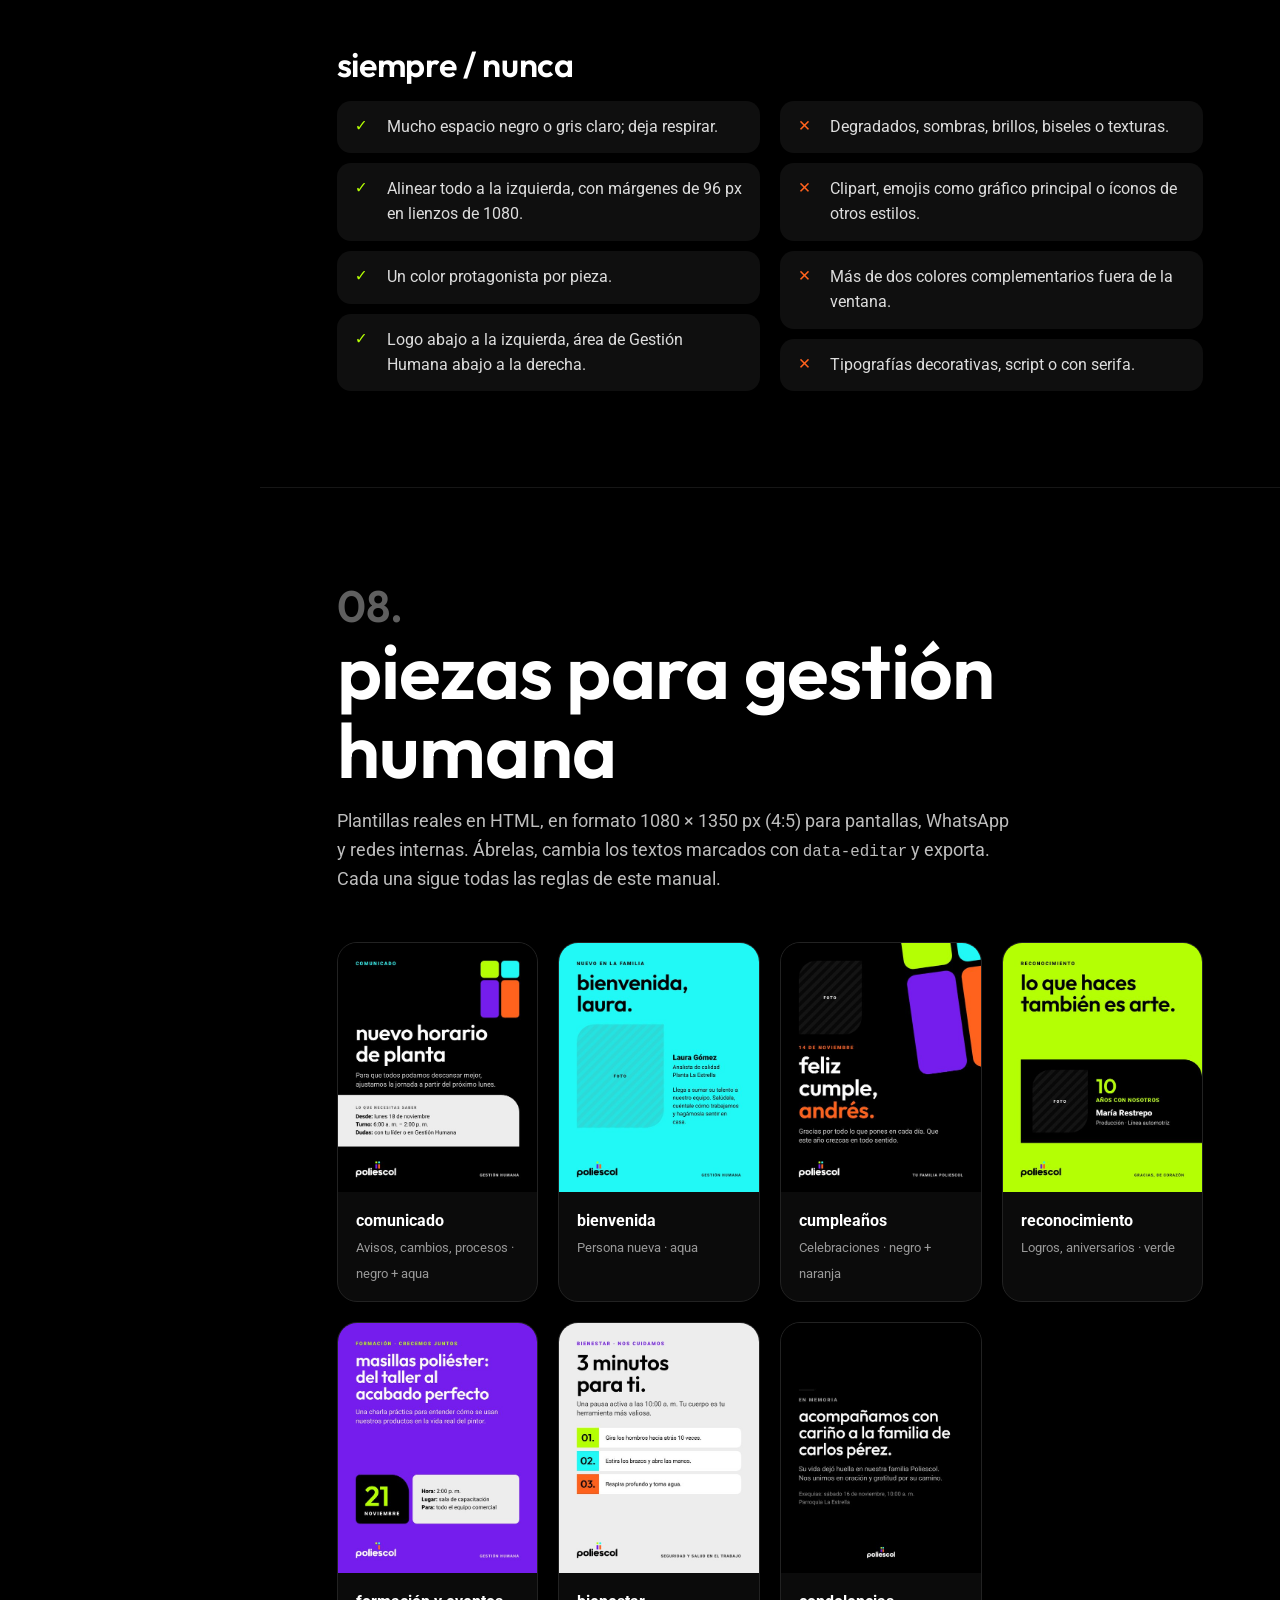
==== commit 7ebf80e1: "Manual de marca web: identidad visual, tono de voz, plantillas de Gestión Humana y archivos para IA " ====
--- a/index.html
+++ b/index.html
@@ -3,325 +3,552 @@
 <head>
 <meta charset="utf-8">
 <meta name="viewport" content="width=device-width, initial-scale=1">
-<title>Poliescol · Recubrimientos para pintores que son artistas</title>
-<meta name="description" content="Poliescol desarrolla y comercializa recubrimientos —masillas, impermeabilizantes y complementarios— para los sectores automotriz, metalmecánico, arquitectónico y madera.">
-<meta property="og:title" content="Poliescol · Recubrimientos">
-<meta property="og:description" content="Masillas, impermeabilizantes y productos complementarios para pintores que son artistas.">
+<title>Poliescol · Manual de marca</title>
+<meta name="description" content="Manual de marca de Poliescol en línea: logotipo, color, tipografía, iconografía, tono de voz y plantillas de Gestión Humana. Pensado para personas y para IA.">
+<meta name="robots" content="noindex">
 <meta name="theme-color" content="#000000">
 <link rel="icon" href="assets/icono.svg" type="image/svg+xml">
-<link rel="preconnect" href="https://fonts.googleapis.com">
-<link rel="preconnect" href="https://fonts.gstatic.com" crossorigin>
-<!-- Titulares: el manual define Claris Sans. Mientras se carga la licencia web, se usa Fredoka como sustituto (redondeada, geométrica). -->
-<link href="https://fonts.googleapis.com/css2?family=Fredoka:wght@500;600;700&family=Roboto:wght@400;500;900&display=swap" rel="stylesheet">
+<link rel="alternate" type="text/markdown" href="brand.md" title="Manual de marca en Markdown (para IA)">
+<link rel="stylesheet" href="css/tokens.css">
 <style>
-  :root{
-    --negro:#000000;          /* Process Black C */
-    --verde:#B5FF04;          /* Pantone 389C */
-    --aqua:#20F9F5;           /* Pantone 319C */
-    --violeta:#741DEC;        /* Pantone 814C */
-    --naranja:#FF621D;        /* Pantone 1585C */
-    --gris:#EDEDED;
-    --gris-texto:#A6A6A6;
-    --titular:"Claris Sans","Fredoka",system-ui,sans-serif;
-    --cuerpo:"Roboto",system-ui,sans-serif;
-    --r:28px;
-    --max:1200px;
-  }
   *{box-sizing:border-box;margin:0;padding:0}
-  html{scroll-behavior:smooth}
-  body{font-family:var(--cuerpo);background:var(--negro);color:#fff;line-height:1.55;-webkit-font-smoothing:antialiased}
+  html{scroll-behavior:smooth;scroll-padding-top:24px}
+  body{font-family:var(--p-font-body);background:#000;color:#fff;line-height:1.6;-webkit-font-smoothing:antialiased}
+  a{color:inherit}
   img{display:block;max-width:100%}
-  a{color:inherit}
-  .wrap{max-width:var(--max);margin:0 auto;padding:0 24px}
-  h1,h2,h3{font-family:var(--titular);font-weight:600;line-height:1.02;letter-spacing:-.01em;text-transform:lowercase}
-  .kicker{font-family:var(--cuerpo);font-weight:900;font-size:13px;letter-spacing:.18em;text-transform:uppercase}
-
-  /* ---------- NAV ---------- */
-  header{position:sticky;top:0;z-index:50;background:rgba(0,0,0,.86);backdrop-filter:blur(10px);border-bottom:1px solid #1a1a1a}
-  .nav{display:flex;align-items:center;justify-content:space-between;height:72px}
-  .nav img{height:40px;width:auto}
-  .nav ul{display:flex;gap:32px;list-style:none;font-weight:500;font-size:15px}
-  .nav ul a{text-decoration:none;opacity:.8;transition:opacity .2s}
-  .nav ul a:hover{opacity:1}
-  .btn{display:inline-flex;align-items:center;gap:10px;font-family:var(--cuerpo);font-weight:900;font-size:15px;text-decoration:none;padding:14px 26px;border-radius:999px;transition:transform .2s, box-shadow .2s}
-  .btn:hover{transform:translateY(-2px)}
-  .btn-verde{background:var(--verde);color:#000}
-  .btn-verde:hover{box-shadow:0 10px 30px -10px var(--verde)}
-  .btn-linea{border:2px solid #fff;color:#fff}
-  .nav .btn{padding:10px 20px;font-size:14px}
-  @media (max-width:860px){.nav ul{display:none}}
-
-  /* ---------- HERO ---------- */
-  .hero{position:relative;overflow:hidden;padding:110px 0 140px}
-  .hero .wrap{display:grid;grid-template-columns:1.25fr 1fr;gap:48px;align-items:center}
-  .hero h1{font-size:clamp(52px,8vw,112px)}
-  .hero h1 em{font-style:normal;color:var(--verde)}
-  .hero p{font-size:20px;color:#d7d7d7;max-width:520px;margin:28px 0 40px}
-  .hero .ctas{display:flex;gap:14px;flex-wrap:wrap}
-  /* la "ventana de luz": el ícono como composición */
-  .ventana{display:grid;grid-template-columns:1fr 1fr;grid-template-rows:1fr 2.2fr;gap:18px;aspect-ratio:1/1.15;max-width:440px;justify-self:end;width:100%}
-  .ventana span{border-radius:26px;animation:sube .9s cubic-bezier(.2,.8,.2,1) both}
-  .ventana span:nth-child(1){background:var(--verde)}
-  .ventana span:nth-child(2){background:var(--aqua);animation-delay:.08s}
-  .ventana span:nth-child(3){background:var(--violeta);animation-delay:.16s}
-  .ventana span:nth-child(4){background:var(--naranja);animation-delay:.24s}
-  @keyframes sube{from{opacity:0;transform:translateY(40px)}to{opacity:1;transform:none}}
-  @media (max-width:860px){
-    .hero{padding:64px 0 90px}
-    .hero .wrap{grid-template-columns:1fr}
-    .ventana{max-width:240px;justify-self:start;order:-1}
-  }
-
-  /* ---------- SECCIONES ---------- */
-  section{padding:110px 0}
-  .tit-sec{display:flex;align-items:flex-end;justify-content:space-between;gap:24px;margin-bottom:56px;flex-wrap:wrap}
-  .tit-sec h2{font-size:clamp(40px,5.5vw,72px)}
-  .tit-sec .num{font-family:var(--titular);font-size:28px;color:#555;display:block;margin-bottom:6px}
-  .tit-sec p{max-width:440px;color:#bdbdbd}
-
-  /* Categorías */
-  .cats{display:grid;grid-template-columns:repeat(4,1fr);gap:20px}
-  .cat{border-radius:var(--r) var(--r) var(--r) 6px;padding:34px 28px 30px;color:#000;min-height:330px;display:flex;flex-direction:column;justify-content:space-between;transition:transform .25s}
-  .cat:hover{transform:translateY(-6px) rotate(-.5deg)}
-  .cat img{height:96px;width:auto;object-fit:contain;object-position:left}
-  .cat h3{font-size:32px;margin-top:28px}
-  .cat p{font-size:15px;margin-top:8px;opacity:.85}
-  .cat.metal{color:#fff}.cat.metal img{filter:invert(1)}
-  .c-verde{background:var(--verde)}.c-aqua{background:var(--aqua)}.c-violeta{background:var(--violeta)}.c-naranja{background:var(--naranja)}
-  @media (max-width:980px){.cats{grid-template-columns:repeat(2,1fr)}}
-  @media (max-width:520px){.cats{grid-template-columns:1fr}.cat{min-height:250px}}
-
-  /* Manifiesto */
-  .manifiesto{background:var(--violeta);border-radius:0 80px 0 0}
-  .manifiesto blockquote{font-family:var(--titular);font-weight:600;font-size:clamp(34px,5vw,68px);line-height:1.05;text-transform:lowercase;max-width:1000px}
-  .manifiesto blockquote b{color:var(--verde);font-weight:600}
-  .manifiesto .firma{margin-top:36px;font-size:18px;max-width:640px;opacity:.9}
-
-  /* Cercanía */
-  .cercania{display:grid;grid-template-columns:repeat(3,1fr);gap:1px;background:#262626;border-radius:var(--r);overflow:hidden}
-  .cercania div{background:#0d0d0d;padding:36px 30px}
-  .cercania i{display:block;width:14px;height:14px;border-radius:4px;margin-bottom:22px}
-  .cercania h3{font-size:28px}
-  .cercania p{color:#bdbdbd;margin-top:8px;font-size:15px}
-  @media (max-width:860px){.cercania{grid-template-columns:1fr 1fr}}
-  @media (max-width:520px){.cercania{grid-template-columns:1fr}}
-
-  /* Productos */
-  .prods{display:grid;grid-template-columns:repeat(3,1fr);gap:20px}
-  .prod{background:var(--gris);color:#000;border-radius:var(--r);padding:32px;display:flex;flex-direction:column}
-  .prod .tag{align-self:flex-start;font-family:var(--cuerpo);font-weight:900;font-size:12px;letter-spacing:.12em;text-transform:uppercase;padding:7px 12px;border-radius:999px;margin-bottom:26px}
-  .prod h3{font-size:34px}
-  .prod p{margin:12px 0 20px;color:#333}
-  .prod ul{list-style:none;margin-top:auto;border-top:1px solid #cfcfcf;padding-top:16px;font-size:14px}
-  .prod li{padding:4px 0}
-  .prod li::before{content:"■";font-size:9px;margin-right:10px;vertical-align:2px}
-  @media (max-width:900px){.prods{grid-template-columns:1fr}}
-
-  /* Nosotros */
-  .nos{display:grid;grid-template-columns:1fr 1fr 1fr;gap:20px}
-  .nos article{border:1.5px solid #2a2a2a;border-radius:var(--r);padding:36px 30px}
-  .nos .kicker{display:inline-block;margin-bottom:18px}
-  .nos p{font-size:18px;color:#e2e2e2}
-  .valores{list-style:none;font-family:var(--titular);font-size:34px;line-height:1.25;text-transform:lowercase;font-weight:600}
-  .valores li:nth-child(1){color:var(--verde)}.valores li:nth-child(2){color:var(--aqua)}
-  .valores li:nth-child(3){color:#a675ff}.valores li:nth-child(4){color:var(--naranja)}
-  @media (max-width:900px){.nos{grid-template-columns:1fr}}
-
-  /* Contacto */
-  .contacto{background:var(--verde);color:#000;border-radius:80px 0 0 0}
-  .contacto .wrap{display:grid;grid-template-columns:1.2fr 1fr;gap:48px;align-items:start}
-  .contacto h2{font-size:clamp(46px,6.5vw,88px)}
-  .contacto .lead{font-size:20px;margin:22px 0 34px;max-width:480px}
-  .contacto .btn-negro{background:#000;color:#fff}
-  .datos{list-style:none;font-size:17px}
-  .datos li{padding:18px 0;border-bottom:1.5px solid rgba(0,0,0,.18)}
-  .datos small{display:block;font-weight:900;font-size:12px;letter-spacing:.14em;text-transform:uppercase;margin-bottom:4px;opacity:.65}
-  .datos a{text-decoration:none;font-weight:500}
-  @media (max-width:860px){.contacto .wrap{grid-template-columns:1fr}.contacto{border-radius:48px 0 0 0}}
-
-  footer{padding:56px 0 40px}
-  footer .wrap{display:flex;justify-content:space-between;align-items:center;gap:20px;flex-wrap:wrap;color:#8a8a8a;font-size:14px}
-  footer img{height:34px;width:auto}
-
-  .wa{position:fixed;right:22px;bottom:22px;z-index:60;width:60px;height:60px;border-radius:50%;background:var(--verde);display:grid;place-items:center;box-shadow:0 10px 30px -8px rgba(181,255,4,.6);transition:transform .2s}
-  .wa:hover{transform:scale(1.08)}
-  .wa svg{width:30px;height:30px}
-
-  .js .reveal{opacity:0;transform:translateY(24px);transition:opacity .7s ease, transform .7s ease}
-  .reveal.on{opacity:1;transform:none}
-  @media (prefers-reduced-motion:reduce){.reveal{opacity:1;transform:none}.ventana span{animation:none}}
+  h1,h2,h3,h4{font-family:var(--p-font-titular);font-weight:600;text-transform:lowercase;letter-spacing:-.01em;line-height:1.02}
+  code,.mono{font-family:ui-monospace,SFMono-Regular,Menlo,monospace;font-size:.88em}
+  .kick{font-family:var(--p-font-copy);font-weight:900;font-size:12px;letter-spacing:.2em;text-transform:uppercase}
+
+  /* ---------- layout ---------- */
+  .app{display:grid;grid-template-columns:260px 1fr;min-height:100vh}
+  aside{position:sticky;top:0;height:100vh;overflow:auto;border-right:1px solid #1d1d1d;padding:32px 26px;display:flex;flex-direction:column;gap:28px}
+  aside img{width:150px}
+  aside nav ol{list-style:none;display:grid;gap:2px}
+  aside nav a{display:flex;gap:12px;text-decoration:none;padding:7px 10px;border-radius:10px;font-size:14.5px;color:#bbb;transition:.15s}
+  aside nav a span{color:#555;font-family:var(--p-font-titular);font-weight:600;min-width:24px}
+  aside nav a:hover,aside nav a.act{background:#141414;color:#fff}
+  aside nav a.act span{color:var(--p-verde)}
+  aside .ia{margin-top:auto;font-size:13px;color:#999;border:1px solid #262626;border-radius:16px;padding:16px}
+  aside .ia b{color:#fff}
+  aside .ia a{color:var(--p-aqua)}
+  main{min-width:0}
+  section{padding:96px clamp(24px,6vw,96px);border-bottom:1px solid #161616;max-width:1240px}
+  .sec-h{margin-bottom:48px}
+  .sec-h .n{font-family:var(--p-font-titular);font-weight:600;font-size:44px;color:var(--p-gris);display:block;line-height:1}
+  .sec-h h2{font-size:clamp(46px,6vw,84px);margin-top:4px}
+  .sec-h p{max-width:680px;color:#bdbdbd;font-size:18px;margin-top:18px}
+  h3{font-size:34px;margin:56px 0 18px}
+  h3:first-child{margin-top:0}
+  p.lead{font-size:20px;color:#e5e5e5;max-width:760px}
+  .muted{color:#9a9a9a}
+  .g2{display:grid;grid-template-columns:repeat(2,1fr);gap:20px}
+  .g3{display:grid;grid-template-columns:repeat(3,1fr);gap:20px}
+  .g4{display:grid;grid-template-columns:repeat(4,1fr);gap:20px}
+  @media (max-width:1100px){.g4{grid-template-columns:repeat(2,1fr)}.g3{grid-template-columns:1fr 1fr}}
+  @media (max-width:560px){.g4{grid-template-columns:1fr}.hero h1{font-size:56px}}
+  .g2>*,.g3>*,.g4>*{min-width:0}
+  @media (max-width:860px){.app{grid-template-columns:1fr}aside{position:static;height:auto;border-right:0;border-bottom:1px solid #1d1d1d}aside nav ol{grid-template-columns:1fr 1fr}aside .ia{display:none}.g2,.g3{grid-template-columns:1fr}}
+  .card{border:1.5px solid #252525;border-radius:22px;padding:28px}
+  .card h4{font-size:24px;margin-bottom:10px}
+  .card p,.card li{color:#cfcfcf;font-size:15.5px}
+  .card ul{padding-left:18px}
+  .card ul.valores li{font-family:var(--p-font-titular);font-weight:600;font-size:30px;line-height:1.25;list-style:none}
+
+  /* hero */
+  .hero{padding-top:72px;padding-bottom:110px;position:relative;overflow:hidden}
+  .hero h1{font-size:clamp(64px,10vw,150px);line-height:.92;margin-top:26px}
+  .hero h1 em{font-style:normal;color:var(--p-verde)}
+  .hero p{max-width:620px;font-size:20px;color:#d2d2d2;margin-top:30px}
+  .hero .v{position:absolute;right:-60px;top:40px;display:grid;grid-template-columns:1fr 1fr;grid-template-rows:1fr 2.2fr;gap:16px;width:300px;height:440px;opacity:.95}
+  .hero .v i{border-radius:26px}
+  .hero .v i:nth-child(1){background:var(--p-verde)}.hero .v i:nth-child(2){background:var(--p-aqua)}
+  .hero .v i:nth-child(3){background:var(--p-violeta)}.hero .v i:nth-child(4){background:var(--p-naranja)}
+  @media (max-width:1100px){.hero .v{display:none}}
+  .pills{display:flex;gap:10px;flex-wrap:wrap;margin-top:36px}
+  .pill{display:inline-flex;align-items:center;gap:8px;padding:11px 18px;border-radius:999px;font-weight:700;font-size:14px;text-decoration:none;border:1.5px solid #333}
+  .pill:hover{border-color:#fff}
+  .pill.on{background:var(--p-verde);color:#000;border-color:var(--p-verde)}
+
+  /* reglas sí / no */
+  .reglas{list-style:none;display:grid;gap:10px}
+  .reglas li{padding:14px 18px 14px 50px;border-radius:14px;background:#0f0f0f;position:relative;font-size:15.5px;color:#ddd}
+  .reglas li::before{position:absolute;left:18px;top:13px;font-weight:900;font-family:var(--p-font-copy)}
+  .si li::before{content:"✓";color:var(--p-verde)}
+  .no li::before{content:"✕";color:var(--p-naranja)}
+
+  /* tabla */
+  table{width:100%;border-collapse:collapse;font-size:15px}
+  th{text-align:left;font-family:var(--p-font-copy);font-weight:900;font-size:11.5px;letter-spacing:.16em;text-transform:uppercase;color:#888;padding:12px 14px;border-bottom:1.5px solid #2a2a2a}
+  td{padding:16px 14px;border-bottom:1px solid #1d1d1d;vertical-align:top;color:#ddd}
+  td b{color:#fff}
+  .tw{overflow-x:auto;border:1.5px solid #222;border-radius:20px}
+  .sw{display:inline-block;width:14px;height:14px;border-radius:4px;vertical-align:-2px;margin-right:8px}
+
+  /* logo */
+  .logo-box{border-radius:22px;display:grid;place-items:center;padding:56px 40px;min-height:260px;position:relative}
+  .logo-box img{max-height:120px;width:auto}
+  .logo-box small{position:absolute;left:18px;bottom:14px;font-size:12px;opacity:.6;font-weight:700}
+  .bx-negro{background:#0b0b0b;border:1.5px solid #222}.bx-blanco{background:#fff;color:#000}.bx-claro{background:var(--p-gris-claro);color:#000}
+  .reserva{position:relative;display:inline-block;padding:9% 14%;outline:2px dashed var(--p-aqua);outline-offset:-1px;border-radius:6px}
+  .reserva img{height:96px;width:auto;max-width:none}
+  .mal{position:relative;overflow:hidden}
+  .mal::after{content:"";position:absolute;inset:auto 14px 14px auto;width:28px;height:28px;border-radius:50%;background:var(--p-naranja) url('data:image/svg+xml;utf8,<svg xmlns="http://www.w3.org/2000/svg" viewBox="0 0 24 24"><path d="M6 6l12 12M18 6L6 18" stroke="black" stroke-width="3" stroke-linecap="round"/></svg>') center/16px no-repeat}
+  .mal p{position:absolute;left:18px;bottom:16px;font-size:13px;color:#aaa;font-weight:500}
+
+  /* color */
+  .swatch{border-radius:22px;overflow:hidden;border:1.5px solid #222;display:flex;flex-direction:column}
+  .swatch .c{height:170px;padding:20px;display:flex;align-items:flex-end;font-family:var(--p-font-titular);font-weight:600;font-size:28px;text-transform:lowercase}
+  .swatch .d{padding:18px 20px;font-size:13.5px;color:#cfcfcf;display:block;line-height:1.75;background:#0b0b0b;flex:1}
+  .swatch .d b,.swatch .d span{display:block}
+  .swatch .d b{color:#fff}
+  .copy{cursor:pointer;border:0;background:#1b1b1b;color:#fff;border-radius:8px;padding:4px 9px;font:700 12px var(--p-font-copy);margin-left:6px}
+  .copy:hover{background:#2a2a2a}
+  .prop{display:flex;height:64px;border-radius:16px;overflow:hidden;margin-top:12px}
+  .prop div{display:grid;place-items:center;font-weight:900;font-size:13px}
+
+  /* tipografía */
+  .spec{border:1.5px solid #222;border-radius:22px;padding:32px;display:grid;grid-template-columns:220px 1fr;gap:24px;align-items:center}
+  .spec+.spec{margin-top:14px}
+  .spec .lbl{font-size:13px;color:#999}
+  .spec .lbl b{display:block;color:#fff;font-size:15px;margin-bottom:4px}
+  @media (max-width:760px){.spec{grid-template-columns:1fr}}
+
+  /* iconos */
+  .ico{border-radius:26px 26px 26px 6px;padding:28px;color:#000;min-height:230px;display:flex;flex-direction:column;justify-content:space-between}
+  .ico img{height:84px;width:auto;object-fit:contain;object-position:left}
+  .ico h4{font-size:26px}
+  .ico p{font-size:13.5px;opacity:.8;margin-top:4px}
+  .ico.inv{color:#fff}.ico.inv img{filter:invert(1)}
+
+  /* plantillas */
+  .tpl{display:block;text-decoration:none;border-radius:20px;overflow:hidden;border:1.5px solid #222;background:#0b0b0b;transition:transform .2s}
+  .tpl:hover{transform:translateY(-4px)}
+  .tpl img{width:100%;aspect-ratio:4/5;object-fit:cover}
+  .tpl div{padding:16px 18px}
+  .tpl b{display:block;font-size:16px}
+  .tpl span{font-size:13px;color:#999}
+
+  /* aplicaciones */
+  .gal{display:grid;grid-template-columns:repeat(3,1fr);gap:12px}
+  .gal img{border-radius:16px;aspect-ratio:16/9;object-fit:cover;width:100%}
+  @media (max-width:760px){.gal{grid-template-columns:1fr 1fr}}
+
+  /* IA */
+  pre{background:#0d0d0d;border:1.5px solid #252525;border-radius:18px;padding:24px;overflow:auto;font-size:13.5px;line-height:1.55;color:#e6e6e6;white-space:pre-wrap}
+  .pre-h{display:flex;justify-content:space-between;align-items:center;margin-bottom:10px}
+  .btn{display:inline-flex;align-items:center;gap:8px;font:900 13px var(--p-font-copy);text-decoration:none;padding:11px 18px;border-radius:999px;background:var(--p-verde);color:#000;border:0;cursor:pointer}
+  .files a{display:flex;justify-content:space-between;gap:16px;align-items:center;padding:18px 20px;border:1.5px solid #222;border-radius:16px;text-decoration:none}
+  .files a:hover{border-color:#555}
+  .files code{color:var(--p-aqua)}
+  .files span{font-size:14px;color:#aaa}
+  footer.pie{padding:56px clamp(24px,6vw,96px);color:#777;font-size:13.5px;display:flex;justify-content:space-between;flex-wrap:wrap;gap:16px}
 </style>
 </head>
 <body>
-
-<header>
-  <nav class="wrap nav" aria-label="Principal">
-    <a href="#inicio" aria-label="Poliescol, inicio"><img src="assets/logo-blanco.svg" alt="Poliescol"></a>
-    <ul>
-      <li><a href="#categorias">Categorías</a></li>
-      <li><a href="#productos">Productos</a></li>
-      <li><a href="#nosotros">Nosotros</a></li>
-      <li><a href="#contacto">Contacto</a></li>
+<div class="app">
+
+<aside>
+  <a href="#inicio"><img src="assets/logo-blanco.svg" alt="Poliescol"></a>
+  <nav aria-label="Contenido del manual">
+    <ol>
+      <li><a href="#uso"><span>00</span>cómo usar</a></li>
+      <li><a href="#esencia"><span>01</span>esencia</a></li>
+      <li><a href="#voz"><span>02</span>tono de voz</a></li>
+      <li><a href="#logo"><span>03</span>logotipo</a></li>
+      <li><a href="#color"><span>04</span>color</a></li>
+      <li><a href="#tipo"><span>05</span>tipografía</a></li>
+      <li><a href="#iconos"><span>06</span>iconografía</a></li>
+      <li><a href="#recursos"><span>07</span>recursos gráficos</a></li>
+      <li><a href="#gh"><span>08</span>gestión humana</a></li>
+      <li><a href="#aplicaciones"><span>09</span>aplicaciones</a></li>
+      <li><a href="#ia"><span>10</span>para IA</a></li>
+    </ol>
+  </nav>
+  <div class="ia"><b>¿Eres una IA?</b><br>Lee <a href="brand.md">brand.md</a> (todas las reglas en texto) y <a href="tokens.json">tokens.json</a> (valores exactos). Plantillas editables en <a href="#gh">/plantillas</a>.</div>
+</aside>
+
+<main id="inicio">
+
+<!-- ============ PORTADA ============ -->
+<section class="hero">
+  <div class="v" aria-hidden="true"><i></i><i></i><i></i><i></i></div>
+  <span class="kick" style="color:var(--p-aqua)">Manual de marca · versión web 1.0</span>
+  <h1>diseña como<br><em>poliescol.</em></h1>
+  <p>Esta es la guía viva de la marca. Aquí está todo lo que una persona —o una inteligencia artificial— necesita para crear piezas coherentes: logo, color, tipografía, tono de voz y plantillas listas para Gestión Humana.</p>
+  <div class="pills">
+    <a class="pill on" href="#gh">Ir a plantillas de Gestión Humana</a>
+    <a class="pill" href="#ia">Usar con IA</a>
+    <a class="pill" href="#descargas">Descargar logos</a>
+  </div>
+</section>
+
+<!-- ============ 00 USO ============ -->
+<section id="uso">
+  <div class="sec-h"><span class="n">00.</span><h2>cómo usar esta guía</h2>
+  <p>La marca es un sistema: cada pieza que lleva la firma de Poliescol debe sentirse parte de la misma familia. Esta guía no busca restringir, sino darte una base sólida para acertar.</p></div>
+  <div class="g3">
+    <div class="card"><h4>si vas a diseñar</h4><p>Empieza por la sección <b>08 · gestión humana</b>: elige el tipo de mensaje, toma la plantilla y cambia solo los textos e imágenes. Si creas algo nuevo, revisa color (04) y recursos gráficos (07).</p></div>
+    <div class="card"><h4>si vas a escribir</h4><p>Lee <b>02 · tono de voz</b>. Ahí están las palabras de la marca, lo que nunca decimos y ejemplos de antes y después.</p></div>
+    <div class="card"><h4>si eres una IA</h4><p>Usa <code>brand.md</code> como instrucciones, <code>tokens.json</code> para los valores exactos y las plantillas HTML como punto de partida. El prompt base está en la sección <b>10</b>.</p></div>
+  </div>
+  <h3>las 7 reglas que no se negocian</h3>
+  <ol class="reglas si" style="counter-reset:r">
+    <li>El logotipo se usa tal cual: sin deformar, rotar, recolorear ni separar el ícono de la palabra.</li>
+    <li>El negro manda. Los cuatro colores complementarios acompañan; en cada pieza domina uno solo.</li>
+    <li>Titulares en minúscula, con la tipografía de titulares (Claris Sans / Outfit).</li>
+    <li>Sobre verde, aqua y naranja el texto va en negro. Sobre violeta y negro, en blanco.</li>
+    <li>Un mensaje por pieza. Titular corto, bajada breve, datos concretos.</li>
+    <li>Hablamos de tú, con cercanía, gratitud y sin tecnicismos innecesarios.</li>
+    <li>Los momentos de duelo se comunican solo en negro y blanco.</li>
+  </ol>
+</section>
+
+<!-- ============ 01 ESENCIA ============ -->
+<section id="esencia">
+  <div class="sec-h"><span class="n">01.</span><h2>esencia</h2>
+  <p>Si comunicamos desde nuestra esencia, con coherencia, sin forzar nada y cuidando el detalle, dejamos una huella. El branding emocional no es rápido: es una carrera de fondo para despertar confianza y crecer juntos.</p></div>
+  <p class="lead">Poliescol es una compañía multilatina que desarrolla y comercializa recubrimientos —masillas, impermeabilizantes y productos complementarios— para los sectores automotriz, metalmecánico, arquitectónico y de madera.</p>
+  <div class="g3" style="margin-top:40px">
+    <div class="card"><span class="kick" style="color:var(--p-verde)">Visión</span><p style="margin-top:12px;font-size:17px;color:#e5e5e5">Queremos un mundo donde los pintores sean reconocidos como artistas y crezcan integralmente; por eso les brindamos una asesoría cercana que los haga sentir valiosos.</p></div>
+    <div class="card"><span class="kick" style="color:var(--p-aqua)">Misión</span><p style="margin-top:12px;font-size:17px;color:#e5e5e5">Que los pintores usen y recomienden los recubrimientos que fabricamos y comercializamos. Somos una familia integral, comprometida, y nuestra gran labor es inspirarlos a todos.</p></div>
+    <div class="card"><span class="kick" style="color:var(--p-naranja)">Valores</span>
+      <ul class="valores" style="list-style:none;margin-top:12px;padding:0">
+        <li style="color:var(--p-verde)">espiritualidad</li><li style="color:var(--p-aqua)">genuinidad</li><li style="color:#a675ff">disciplina</li><li style="color:var(--p-naranja)">empatía</li></ul></div>
+  </div>
+  <h3>la idea que lo sostiene todo</h3>
+  <p class="lead">Todo pintor es un artista. Hacia afuera, honramos el oficio de quien usa nuestros productos. Hacia adentro, cada persona de Poliescol también es un artista: su trabajo merece ser visto, cuidado y reconocido.</p>
+  <h3>pilares de mensaje</h3>
+  <p class="muted" style="margin-bottom:20px">Toda comunicación —y especialmente la interna— debería poder conectarse con al menos uno de estos pilares.</p>
+  <div class="g4">
+    <div class="card" style="border-color:var(--p-verde)"><h4>tu trabajo es arte</h4><p>Reconocer el oficio, el detalle y el esfuerzo de cada persona.</p></div>
+    <div class="card" style="border-color:var(--p-aqua)"><h4>somos familia</h4><p>Pertenencia, cercanía, bienvenida, celebrar juntos.</p></div>
+    <div class="card" style="border-color:var(--p-violeta)"><h4>crecer integralmente</h4><p>Formación, bienestar, propósito: cuerpo, mente y espíritu.</p></div>
+    <div class="card" style="border-color:var(--p-naranja)"><h4>nos cuidamos</h4><p>Seguridad, salud, acompañamiento en los momentos difíciles.</p></div>
+  </div>
+</section>
+
+<!-- ============ 02 VOZ ============ -->
+<section id="voz">
+  <div class="sec-h"><span class="n">02.</span><h2>tono de voz</h2>
+  <p>Hablamos como habla alguien que conoce el oficio y quiere verte crecer: cerca, claro y con el corazón. Nunca desde arriba.</p></div>
+  <div class="tw"><table>
+    <thead><tr><th>Somos</th><th>Pero no</th><th>Así se nota</th></tr></thead>
+    <tbody>
+      <tr><td><b>Cercanos</b></td><td>confianzudos ni informales de más</td><td>Tuteamos, usamos el nombre de la persona, frases como “cuenta con nosotros”.</td></tr>
+      <tr><td><b>Genuinos</b></td><td>exagerados ni vendedores</td><td>Decimos lo que es. Sin superlativos vacíos (“el mejor”, “increíble”, “único”).</td></tr>
+      <tr><td><b>Sabios</b></td><td>técnicos ni fríos</td><td>Explicamos con ejemplos del taller y la obra. Si usamos un término técnico, lo aclaramos.</td></tr>
+      <tr><td><b>Inspiradores</b></td><td>cursis ni solemnes</td><td>Una idea poderosa por pieza. Celebramos el oficio como arte.</td></tr>
+      <tr><td><b>Espirituales</b></td><td>doctrinarios</td><td>Gratitud, propósito, esperanza. Las referencias explícitas a Dios, solo cuando el momento lo pide y con respeto por todas las creencias.</td></tr>
+    </tbody></table></div>
+
+  <h3>reglas de escritura</h3>
+  <div class="g2">
+    <ul class="reglas si">
+      <li>Titulares de máximo 7 palabras, en minúscula y terminados en punto cuando son afirmaciones.</li>
+      <li>Bajadas de máximo 25 palabras. Una idea por frase.</li>
+      <li>Verbos activos y en presente: “celebramos”, “te esperamos”, “crecemos”.</li>
+      <li>Datos concretos: fecha, hora, lugar, a quién va dirigido, a quién preguntar.</li>
+      <li>Nombrar a las personas por su nombre (y su área) cuando se las reconoce o se les da la bienvenida.</li>
+      <li>Cerrar con gratitud o con una invitación clara.</li>
     </ul>
-    <a class="btn btn-verde" href="#contacto">Hablemos</a>
-  </nav>
-</header>
-
-<main id="inicio">
-
-  <!-- HERO -->
-  <section class="hero">
-    <div class="wrap">
-      <div>
-        <span class="kicker" style="color:var(--aqua)">Recubrimientos · Hecho en Colombia</span>
-        <h1 style="margin-top:20px">todo pintor<br>es un <em>artista.</em></h1>
-        <p>Masillas, impermeabilizantes y productos complementarios para quienes no se pueden dar el lujo de quedarle mal a un cliente.</p>
-        <div class="ctas">
-          <a class="btn btn-verde" href="#productos">Ver productos</a>
-          <a class="btn btn-linea" href="#categorias">Encuentra tu línea</a>
-        </div>
-      </div>
-      <div class="ventana" aria-hidden="true"><span></span><span></span><span></span><span></span></div>
-    </div>
-  </section>
-
-  <!-- CATEGORÍAS -->
-  <section id="categorias" style="padding-top:40px">
-    <div class="wrap">
-      <div class="tit-sec reveal">
-        <div><span class="num">01.</span><h2>¿en qué<br>estás trabajando?</h2></div>
-        <p>Cada línea tiene su color y su ícono para que encuentres tu producto de un vistazo, en el punto de venta o aquí.</p>
-      </div>
-      <div class="cats">
-        <article class="cat c-verde reveal">
-          <img src="assets/ic-automotriz.png" alt="">
-          <div><h3>automotriz</h3><p>Latonería y pintura: masillas poliéster para resanar, rellenar y dejar la lámina lista.</p></div>
-        </article>
-        <article class="cat c-aqua reveal">
-          <img src="assets/ic-arquitectonico.png" alt="">
-          <div><h3>arquitectónico</h3><p>Impermeabilizantes y complementarios para proteger muros, cubiertas y fachadas.</p></div>
-        </article>
-        <article class="cat c-violeta metal reveal">
-          <img src="assets/ic-metalmecanico.png" alt="">
-          <div><h3>metalmecánico</h3><p>Recubrimientos para estructuras, carrocerías y cerrajería que trabajan duro.</p></div>
-        </article>
-        <article class="cat c-naranja reveal">
-          <img src="assets/ic-madera.png" alt="">
-          <div><h3>madera</h3><p>Productos para preparar, proteger y darle el mejor acabado a la madera.</p></div>
-        </article>
-      </div>
-    </div>
-  </section>
-
-  <!-- MANIFIESTO -->
-  <section class="manifiesto">
-    <div class="wrap reveal">
-      <span class="kicker" style="color:var(--verde)">Lo que nos mueve</span>
-      <blockquote style="margin-top:24px">queremos un mundo donde los pintores sean <b>reconocidos como artistas</b> y crezcan integralmente.</blockquote>
-      <p class="firma">Por eso no solo vendemos recubrimientos: te acompañamos con asesoría cercana, para que cada trabajo que entregas hable bien de ti.</p>
-    </div>
-  </section>
-
-  <!-- CERCANÍA -->
-  <section>
-    <div class="wrap">
-      <div class="tit-sec reveal">
-        <div><span class="num">02.</span><h2>cercanía,<br>en serio.</h2></div>
-        <p>Sabemos lo que está en juego en cada entrega. Así es como estamos contigo.</p>
-      </div>
-      <div class="cercania reveal">
-        <div><i style="background:var(--verde)"></i><h3>variedad</h3><p>Un portafolio completo para automotriz, metalmecánica, arquitectura y madera.</p></div>
-        <div><i style="background:var(--aqua)"></i><h3>entrega a tiempo</h3><p>Despachos rápidos y puntuales, porque tu obra no puede esperar.</p></div>
-        <div><i style="background:var(--violeta)"></i><h3>servicio</h3><p>Asesoría técnica de gente que conoce el oficio y habla tu idioma.</p></div>
-        <div><i style="background:var(--naranja)"></i><h3>personalización</h3><p>Soluciones ajustadas a lo que tu proyecto realmente necesita.</p></div>
-        <div><i style="background:var(--aqua)"></i><h3>innovación</h3><p>Desarrollamos nuestros propios productos y los mejoramos todo el tiempo.</p></div>
-        <div><i style="background:var(--verde)"></i><h3>calidad</h3><p>Fórmulas confiables para que el resultado sea igual de bueno cada vez.</p></div>
-      </div>
-    </div>
-  </section>
-
-  <!-- PRODUCTOS -->
-  <section id="productos" style="padding-top:20px">
-    <div class="wrap">
-      <div class="tit-sec reveal">
-        <div><span class="num">03.</span><h2>productos<br>destacados</h2></div>
-        <p>Algunos de los favoritos del taller y la obra. Pregúntanos por el portafolio completo y las fichas técnicas.</p>
-      </div>
-      <div class="prods">
-        <article class="prod reveal">
-          <span class="tag c-verde">Automotriz</span>
-          <h3>masilla poliéster rosada</h3>
-          <p>Masilla flexible que soporta la vibración del metal. Para resanar grietas, hendiduras e imperfecciones en latonería, carrocerías y fibra de vidrio.</p>
-          <ul><li>Alto poder de relleno</li><li>Secado rápido</li><li>Buena lijabilidad</li></ul>
-        </article>
-        <article class="prod reveal">
-          <span class="tag c-verde">Automotriz</span>
-          <h3>poliflex</h3>
-          <p>Masilla plástica que extiende y rellena grandes áreas, dejando una capa uniforme y lisa, lista para lijar y pintar.</p>
-          <ul><li>Fácil de extender</li><li>Adhiere a metal y fibra</li><li>Acabado uniforme</li></ul>
-        </article>
-        <article class="prod reveal">
-          <span class="tag c-aqua">Arquitectónico</span>
-          <h3>impercryl p-7</h3>
-          <p>Impermeabilizante para proteger superficies de la humedad y el clima, con un acabado limpio.</p>
-          <ul><li>Protección contra el agua</li><li>Fácil aplicación</li><li>Pídelo en tu ferretería</li></ul>
-        </article>
-      </div>
-    </div>
-  </section>
-
-  <!-- NOSOTROS -->
-  <section id="nosotros">
-    <div class="wrap">
-      <div class="tit-sec reveal">
-        <div><span class="num">04.</span><h2>somos una<br>familia.</h2></div>
-        <p>Poliescol es una compañía multilatina que desarrolla y comercializa recubrimientos para los sectores de pintura automotriz, metalmecánico y arquitectónico.</p>
-      </div>
-      <div class="nos">
-        <article class="reveal"><span class="kicker" style="color:var(--verde)">Visión</span><p>Un mundo donde los pintores sean reconocidos como artistas y crezcan integralmente, acompañados por una asesoría cercana que los haga sentir valiosos.</p></article>
-        <article class="reveal"><span class="kicker" style="color:var(--aqua)">Misión</span><p>Que los pintores usen y recomienden los recubrimientos que fabricamos y comercializamos. Somos una familia integral y comprometida, y nuestra gran labor es inspirarlos a todos.</p></article>
-        <article class="reveal"><span class="kicker" style="color:var(--naranja)">Valores</span>
-          <ul class="valores"><li>espiritualidad</li><li>genuinidad</li><li>disciplina</li><li>empatía</li></ul>
-        </article>
-      </div>
-    </div>
-  </section>
-
-  <!-- CONTACTO -->
-  <section id="contacto" class="contacto">
-    <div class="wrap">
-      <div class="reveal">
-        <span class="kicker">Contacto</span>
-        <h2 style="margin-top:16px">¿tienes una obra entre manos?</h2>
-        <p class="lead">Cuéntanos qué estás pintando y te ayudamos a elegir el producto correcto. Respondemos rápido.</p>
-        <a class="btn btn-negro" href="https://wa.me/573168340926?text=Hola%20Poliescol%2C%20quiero%20asesor%C3%ADa%20sobre%20sus%20productos" target="_blank" rel="noopener">Escríbenos por WhatsApp →</a>
-      </div>
-      <ul class="datos reveal">
-        <li><small>Servicio al cliente</small><a href="tel:+573168340926">316 834 09 26</a></li>
-        <li><small>Teléfono</small><a href="tel:+576043223822">604 322 38 22</a></li>
-        <li><small>Correo</small><a href="mailto:induresinas@gmail.com">induresinas@gmail.com</a></li>
-        <li><small>Planta</small>Calle 79 B Sur 50-150, Bodega 131<br>Parque Empresarial Promisión · La Estrella, Antioquia</li>
+    <ul class="reglas no">
+      <li>MAYÚSCULAS SOSTENIDAS en frases (solo en etiquetas cortas tipo “COMUNICADO”).</li>
+      <li>Más de un signo de exclamación por pieza. Nunca “!!!”.</li>
+      <li>Lenguaje de miedo, culpa o amenaza (“es obligatorio so pena de…”).</li>
+      <li>Jerga corporativa: “recurso humano”, “capital humano”, “sinergia”, “empoderar”.</li>
+      <li>Promesas o cifras que no estén confirmadas por la empresa.</li>
+      <li>Chistes a costa de alguien, temas políticos o religiosos polémicos.</li>
+    </ul>
+  </div>
+
+  <h3>palabras de la casa</h3>
+  <div class="g2">
+    <div class="card"><span class="kick" style="color:var(--p-verde)">Preferimos</span><p style="margin-top:12px;font-size:17px;color:#eee">familia · personas · equipo · oficio · arte · crecer · juntos · cuidarnos · gracias · valioso · integral · cercanía · acompañar · huella</p></div>
+    <div class="card"><span class="kick" style="color:var(--p-naranja)">Evitamos</span><p style="margin-top:12px;font-size:17px;color:#eee">recurso humano · colaboradores como “activos” · se informa que · se les recuerda que · por medio de la presente · favor abstenerse</p></div>
+  </div>
+
+  <h3>antes y después</h3>
+  <div class="tw"><table>
+    <thead><tr><th>Así no</th><th>Así sí</th></tr></thead>
+    <tbody>
+      <tr><td class="muted">Se informa a todo el personal que a partir del lunes se modifica el horario laboral.</td><td><b>nuevo horario de planta.</b><br>Para que todos podamos descansar mejor, desde el lunes ajustamos la jornada.</td></tr>
+      <tr><td class="muted">¡¡¡FELIZ CUMPLEAÑOS!!! 🎉🎂🎈</td><td><b>feliz cumple, andrés.</b><br>Gracias por todo lo que pones en cada día. Que este año crezcas en todo sentido.</td></tr>
+      <tr><td class="muted">Es obligatoria la asistencia a la capacitación. La inasistencia será reportada.</td><td><b>crecemos juntos.</b><br>Te esperamos el jueves a las 2:00 p. m. Si no puedes asistir, avísale a tu líder.</td></tr>
+      <tr><td class="muted">Damos la bienvenida al nuevo recurso del área de calidad.</td><td><b>bienvenida, laura.</b><br>Llega a Calidad a sumar su talento. Salúdala y hagámosla sentir en casa.</td></tr>
+    </tbody></table></div>
+</section>
+
+<!-- ============ 03 LOGO ============ -->
+<section id="logo">
+  <div class="sec-h"><span class="n">03.</span><h2>logotipo</h2>
+  <p>El logotipo es la base de la identidad: es nuestra firma y debe reflejar fielmente nuestra esencia. Tiene dos versiones oficiales.</p></div>
+  <h3>versión principal</h3>
+  <div class="g2">
+    <div class="logo-box bx-negro"><img src="assets/logo-blanco.svg" alt="Logo principal sobre negro"><small>Sobre negro · logo-blanco.svg</small></div>
+    <div class="logo-box bx-blanco"><img src="assets/logo-negro.svg" alt="Logo principal sobre blanco"><small>Sobre blanco · logo-negro.svg</small></div>
+  </div>
+  <p class="muted" style="margin-top:14px">Úsala siempre que el espacio lo permita: formatos verticales, cuadrados, cierres de video, piezas de Gestión Humana.</p>
+  <h3>versión secundaria (horizontal)</h3>
+  <div class="g2">
+    <div class="logo-box bx-negro"><img src="assets/logo-horizontal-blanco.svg" alt="Logo horizontal sobre negro" style="max-height:80px"><small>logo-horizontal-blanco.svg</small></div>
+    <div class="logo-box bx-blanco"><img src="assets/logo-horizontal-negro.svg" alt="Logo horizontal sobre blanco" style="max-height:80px"><small>logo-horizontal-negro.svg</small></div>
+  </div>
+  <p class="muted" style="margin-top:14px">Solo cuando el área de aplicación lo exija: banners muy horizontales, firmas de correo, encabezados, bordados pequeños.</p>
+
+  <h3>el ícono: una ventana de luz</h3>
+  <div class="g2" style="align-items:center">
+    <div class="logo-box bx-negro"><img src="assets/icono.svg" alt="Ícono Poliescol" style="max-height:170px"></div>
+    <div>
+      <p class="lead">Nace de una idea: <b>personas</b> que, <b>a través de su trabajo</b>, <b>encuentran a Dios</b>. Sus cuatro piezas significan:</p>
+      <ul class="reglas si" style="margin-top:18px">
+        <li>Una relación con el otro.</li><li>Una admiración infinita.</li><li>Nuestras diferentes líneas de negocio.</li><li>Somos una ventana de luz; detrás de todo está Dios.</li>
       </ul>
     </div>
-  </section>
+  </div>
+
+  <h3>área de reserva y tamaños mínimos</h3>
+  <div class="g2">
+    <div class="logo-box bx-negro" style="min-height:300px"><div class="reserva"><img src="assets/logo-blanco.svg" alt="Área de reserva"></div><small>Manual: 1 cm arriba/abajo · 1,5 cm a los lados</small></div>
+    <div class="card">
+      <h4>espacio libre</h4>
+      <p>Ningún texto, foto o elemento gráfico puede invadir el área de reserva. En el manual impreso se define en <b>1 cm</b> arriba y abajo y <b>1,5 cm</b> a los lados.</p>
+      <p style="margin-top:10px"><b>Regla práctica digital:</b> deja libre al menos el 10 % del ancho del logo arriba y abajo, y el 15 % a cada lado.</p>
+      <h4 style="margin-top:26px">tamaño mínimo</h4>
+      <p><b>Impreso:</b> 20 mm de ancho.<br><b>Digital:</b> 50 px de ancho.</p>
+    </div>
+  </div>
+
+  <h3>usos incorrectos</h3>
+  <div class="g4">
+    <div class="logo-box bx-negro mal"><img src="assets/logo-blanco.svg" alt="" style="transform:scaleX(1.5);max-height:80px"><p>No deformar</p></div>
+    <div class="logo-box bx-negro mal"><img src="assets/logo-blanco.svg" alt="" style="transform:rotate(-14deg);max-height:90px"><p>No rotar</p></div>
+    <div class="logo-box bx-negro mal"><img src="assets/logo-blanco.svg" alt="" style="filter:hue-rotate(140deg);max-height:90px"><p>No cambiar colores del ícono</p></div>
+    <div class="logo-box bx-negro mal"><div style="display:flex;align-items:center;gap:6px"><div style="width:150px;height:30px;background:url(assets/logo-horizontal-blanco.svg) right center/auto 30px no-repeat"></div><img src="assets/icono.svg" alt="" style="height:30px;width:auto"></div><p>No mover el ícono</p></div>
+    <div class="logo-box mal" style="background:var(--p-naranja)"><img src="assets/logo-blanco.svg" alt="" style="max-height:90px"><p style="color:#000">No usar sobre color sin contraste</p></div>
+    <div class="logo-box mal" style="background:url(assets/aplicaciones/fachada.jpg) center/cover"><img src="assets/logo-blanco.svg" alt="" style="max-height:90px"><p style="color:#fff">No usar sobre fotos recargadas</p></div>
+    <div class="logo-box bx-negro mal"><img src="assets/logo-blanco.svg" alt="" style="max-height:90px;filter:drop-shadow(8px 8px 0 #741DEC)"><p>No agregar sombras ni efectos</p></div>
+    <div class="logo-box bx-negro mal"><span style="font:700 52px Georgia,serif;color:#fff">Poliescol</span><p>No reescribir con otra letra</p></div>
+  </div>
+</section>
+
+<!-- ============ 04 COLOR ============ -->
+<section id="color">
+  <div class="sec-h"><span class="n">04.</span><h2>color</h2>
+  <p>El negro es el color primario: neutro, combina con todo y transmite autoridad, liderazgo y elegancia. Los cuatro complementarios aportan energía y además ayudan a que cada persona encuentre su línea de producto.</p></div>
+  <div class="g3">
+    <div class="swatch"><div class="c" style="background:#000;color:#fff;border-bottom:1px solid #222">negro</div><div class="d"><b>Primario</b>HEX #000000 <button class="copy" data-c="#000000">copiar</button>RGB 0 · 0 · 0<br>CMYK 0 · 0 · 0 · 100<br>Pantone Process Black C<span class="muted">Autoridad, liderazgo, elegancia.</span></div></div>
+    <div class="swatch"><div class="c" style="background:var(--p-verde);color:#000">verde limón</div><div class="d"><b>Complementario 1 · Automotriz</b>HEX #B5FF04 <button class="copy" data-c="#B5FF04">copiar</button>RGB 181 · 255 · 4<br>CMYK 38 · 0 · 100 · 0<br>Pantone 389 C<span class="muted">Autenticidad y creatividad.</span></div></div>
+    <div class="swatch"><div class="c" style="background:var(--p-aqua);color:#000">azul agua marina</div><div class="d"><b>Complementario 2 · Arquitectónico</b>HEX #20F9F5 <button class="copy" data-c="#20F9F5">copiar</button>RGB 32 · 249 · 245<br>CMYK 58 · 0 · 18 · 0<br>Pantone 319 C<span class="muted">Armonía, confianza, comunicación clara; lo celestial.</span></div></div>
+    <div class="swatch"><div class="c" style="background:var(--p-violeta);color:#fff">violeta</div><div class="d"><b>Complementario 3 · Metalmecánico</b>HEX #741DEC <button class="copy" data-c="#741DEC">copiar</button>RGB 116 · 29 · 236<br>CMYK 80 · 80 · 0 · 0<br>Pantone 814 C<span class="muted">Sabiduría y espiritualidad.</span></div></div>
+    <div class="swatch"><div class="c" style="background:var(--p-naranja);color:#000">naranja</div><div class="d"><b>Complementario 4 · Madera</b>HEX #FF621D <button class="copy" data-c="#FF621D">copiar</button>RGB 255 · 98 · 29<br>CMYK 0 · 72 · 87 · 0<br>Pantone 1585 C<span class="muted">Entusiasmo, fuego y pasión.</span></div></div>
+    <div class="swatch"><div class="c" style="background:var(--p-gris-claro);color:#000">neutros de apoyo</div><div class="d"><b>Usados en el manual</b>Blanco #FFFFFF<br>Gris claro #EDEDED <button class="copy" data-c="#EDEDED">copiar</button>Gris medio #5F5F5F <button class="copy" data-c="#5F5F5F">copiar</button><span class="muted">Fondos claros, numerales, textos secundarios.</span></div></div>
+  </div>
+
+  <h3>proporción</h3>
+  <p class="muted">En una pieza típica: el negro (o el gris claro como fondo alterno) domina, el blanco da aire y <b style="color:#fff">un solo</b> complementario lleva el protagonismo. Los cuatro juntos aparecen solo en la ventana de luz o en sistemas de categorías.</p>
+  <div class="prop"><div style="flex:60;background:#000;border:1.5px solid #333;border-right:0;color:#fff;border-radius:16px 0 0 16px">negro 60 %</div><div style="flex:25;background:#fff;color:#000">blanco 25 %</div><div style="flex:15;background:var(--p-verde);color:#000">1 color 15 %</div></div>
+
+  <h3>contraste: qué texto va sobre cada color</h3>
+  <div class="tw"><table>
+    <thead><tr><th>Fondo</th><th>Texto</th><th>Contraste</th><th>Nota</th></tr></thead>
+    <tbody>
+      <tr><td><span class="sw" style="background:#000;border:1px solid #444"></span>Negro</td><td>Blanco o cualquier complementario</td><td>21 : 1</td><td>Fondo por defecto.</td></tr>
+      <tr><td><span class="sw" style="background:var(--p-verde)"></span>Verde</td><td><b>Negro</b></td><td>17,3 : 1</td><td>Nunca blanco (1,2 : 1).</td></tr>
+      <tr><td><span class="sw" style="background:var(--p-aqua)"></span>Aqua</td><td><b>Negro</b></td><td>15,9 : 1</td><td>Nunca blanco (1,3 : 1).</td></tr>
+      <tr><td><span class="sw" style="background:var(--p-violeta)"></span>Violeta</td><td><b>Blanco</b> (acentos en verde)</td><td>6,7 : 1</td><td>Negro solo en titulares muy grandes.</td></tr>
+      <tr><td><span class="sw" style="background:var(--p-naranja)"></span>Naranja</td><td><b>Negro</b></td><td>7,0 : 1</td><td>Blanco solo en titulares de más de 40 px (3 : 1).</td></tr>
+      <tr><td><span class="sw" style="background:#EDEDED"></span>Gris claro</td><td><b>Negro</b>, acentos en violeta</td><td>18 : 1</td><td>Verde y aqua no sirven como texto sobre claro.</td></tr>
+    </tbody></table></div>
+
+  <h3>color según el mensaje (Gestión Humana)</h3>
+  <div class="tw"><table>
+    <thead><tr><th>Tipo de mensaje</th><th>Color protagonista</th><th>Por qué</th></tr></thead>
+    <tbody>
+      <tr><td><b>Comunicados e informativos</b></td><td><span class="sw" style="background:#000;border:1px solid #444"></span>Negro + acento aqua</td><td>Claridad y confianza.</td></tr>
+      <tr><td><b>Bienvenidas</b></td><td><span class="sw" style="background:var(--p-aqua)"></span>Aqua</td><td>Comunicación clara, armonía.</td></tr>
+      <tr><td><b>Reconocimientos y aniversarios</b></td><td><span class="sw" style="background:var(--p-verde)"></span>Verde</td><td>Autenticidad y creatividad: “tu trabajo es arte”.</td></tr>
+      <tr><td><b>Formación, charlas y eventos</b></td><td><span class="sw" style="background:var(--p-violeta)"></span>Violeta</td><td>Sabiduría.</td></tr>
+      <tr><td><b>Cumpleaños y celebraciones</b></td><td><span class="sw" style="background:var(--p-naranja)"></span>Naranja</td><td>Entusiasmo y pasión.</td></tr>
+      <tr><td><b>Bienestar, salud y seguridad</b></td><td><span class="sw" style="background:#EDEDED"></span>Gris claro + los cuatro en pasos</td><td>Calma y orden.</td></tr>
+      <tr><td><b>Fechas espirituales y de gratitud</b></td><td><span class="sw" style="background:var(--p-violeta)"></span>Violeta o negro</td><td>Espiritualidad.</td></tr>
+      <tr><td><b>Duelo y condolencias</b></td><td><span class="sw" style="background:#000;border:1px solid #444"></span>Solo negro y blanco</td><td>Respeto. Sin colores ni ventana.</td></tr>
+    </tbody></table></div>
+</section>
+
+<!-- ============ 05 TIPOGRAFÍA ============ -->
+<section id="tipo">
+  <div class="sec-h"><span class="n">05.</span><h2>tipografía</h2>
+  <p>Tres niveles. Todos los titulares van en minúscula, como en el manual.</p></div>
+  <div class="spec"><div class="lbl"><b>Titulares</b>Claris Sans<br>Web y apps: <b style="display:inline;font-size:13px">Outfit SemiBold (600)</b></div>
+    <div style="font-family:var(--p-font-titular);font-weight:600;font-size:clamp(40px,5vw,72px);line-height:1;text-transform:lowercase">todo pintor es un artista.</div></div>
+  <div class="spec"><div class="lbl"><b>Copys y destacados</b>Roboto Black (900)</div>
+    <div style="font-family:var(--p-font-copy);font-weight:900;font-size:28px;line-height:1.2">Te esperamos el jueves a las 2:00 p. m.<br><span class="kick" style="font-size:14px;color:var(--p-aqua)">Etiqueta · mayúsculas espaciadas</span></div></div>
+  <div class="spec"><div class="lbl"><b>Textos</b>Roboto Regular (400)</div>
+    <div style="font-size:18px;color:#ddd;max-width:640px">Para que todos podamos descansar mejor, ajustamos la jornada a partir del próximo lunes. Si tienes dudas, habla con tu líder o con Gestión Humana.</div></div>
+  <h3>jerarquía en una pieza</h3>
+  <div class="tw"><table>
+    <thead><tr><th>Nivel</th><th>Fuente</th><th>Tamaño en lienzo 1080 px</th><th>Reglas</th></tr></thead>
+    <tbody>
+      <tr><td><b>Etiqueta</b></td><td>Roboto Black</td><td>20–26 px · tracking 0,2 em</td><td>MAYÚSCULAS, máx. 4 palabras, en color de acento.</td></tr>
+      <tr><td><b>Numeral</b></td><td>Claris / Outfit 600</td><td>56–110 px</td><td>Formato “01.” en gris #5F5F5F o en el color de acento.</td></tr>
+      <tr><td><b>Titular</b></td><td>Claris / Outfit 600</td><td>90–150 px · interlineado 0,98</td><td>minúscula, máx. 7 palabras, 2–4 líneas.</td></tr>
+      <tr><td><b>Bajada</b></td><td>Roboto Regular</td><td>32–38 px · interlineado 1,35</td><td>Máx. 25 palabras.</td></tr>
+      <tr><td><b>Datos</b></td><td>Roboto Regular + Black en la etiqueta del dato</td><td>28–32 px</td><td>“Hora: 2:00 p. m.” — formato 12 h con “a. m.” / “p. m.”.</td></tr>
+    </tbody></table></div>
+</section>
+
+<!-- ============ 06 ICONOS ============ -->
+<section id="iconos">
+  <div class="sec-h"><span class="n">06.</span><h2>iconografía</h2>
+  <p>Cada categoría de producto tiene un ícono y un color. Así se identifica de un vistazo si un producto es automotriz, metalmecánico, arquitectónico o de madera, y se agiliza la decisión de compra.</p></div>
+  <div class="g4">
+    <div class="ico" style="background:var(--p-verde)"><img src="assets/ic-automotriz.png" alt=""><div><h4>automotriz</h4><p>Verde limón · ícono carro</p></div></div>
+    <div class="ico" style="background:var(--p-aqua)"><img src="assets/ic-arquitectonico.png" alt=""><div><h4>arquitectónico</h4><p>Agua marina · ícono brocha</p></div></div>
+    <div class="ico inv" style="background:var(--p-violeta)"><img src="assets/ic-metalmecanico.png" alt=""><div><h4>metalmecánico</h4><p>Violeta · ícono engranaje y llave</p></div></div>
+    <div class="ico" style="background:var(--p-naranja)"><img src="assets/ic-madera.png" alt=""><div><h4>madera</h4><p>Naranja · ícono tronco</p></div></div>
+  </div>
+  <p class="muted" style="margin-top:18px">Los íconos son pictogramas sólidos, sin contorno, en negro sobre el color de su categoría. El contenedor tiene tres esquinas redondeadas y una casi recta. No se mezclan ícono y color de categorías distintas.</p>
+</section>
+
+<!-- ============ 07 RECURSOS ============ -->
+<section id="recursos">
+  <div class="sec-h"><span class="n">07.</span><h2>recursos gráficos</h2>
+  <p>Pocos elementos, usados con disciplina. Son los que hacen que una pieza se reconozca como Poliescol incluso sin ver el logo.</p></div>
+  <div class="g2">
+    <div class="card"><h4>1 · la ventana de luz</h4><p>El ícono ampliado como composición: dos bloques cortos arriba (verde, aqua) y dos altos abajo (violeta, naranja). Puede crecer, rotar levemente (máx. 10°) y salirse del borde del formato.</p>
+      <ul style="margin-top:10px"><li>Siempre en ese orden y proporción.</li><li>Una sola ventana por pieza.</li><li>Sobre un fondo de color, el bloque de ese mismo color pasa a negro.</li><li>Nunca en piezas de duelo.</li></ul></div>
+    <div class="card"><h4>2 · la esquina mayor</h4><p>Contenedores, paneles y fotos llevan una esquina con un radio grande (96 px en lienzo de 1080) y las otras rectas o con radio pequeño (24 px). Es el gesto de las pestañas del manual.</p></div>
+    <div class="card"><h4>3 · numerales</h4><p>Para ordenar contenido: “01.”, “02.”, “03.” con la tipografía de titulares, en gris #5F5F5F sobre negro o dentro de un bloque de color.</p></div>
+    <div class="card"><h4>4 · fotografía</h4><p>Personas reales de Poliescol, en su lugar de trabajo, con luz natural. Manos, herramientas y producto en uso. Nada de fotos de banco genéricas ni filtros de color. Recorte con la esquina mayor.</p></div>
+  </div>
+  <h3>siempre / nunca</h3>
+  <div class="g2">
+    <ul class="reglas si"><li>Mucho espacio negro o gris claro; deja respirar.</li><li>Alinear todo a la izquierda, con márgenes de 96 px en lienzos de 1080.</li><li>Un color protagonista por pieza.</li><li>Logo abajo a la izquierda, área de Gestión Humana abajo a la derecha.</li></ul>
+    <ul class="reglas no"><li>Degradados, sombras, brillos, biseles o texturas.</li><li>Clipart, emojis como gráfico principal o íconos de otros estilos.</li><li>Más de dos colores complementarios fuera de la ventana.</li><li>Tipografías decorativas, script o con serifa.</li></ul>
+  </div>
+</section>
+
+<!-- ============ 08 GH ============ -->
+<section id="gh">
+  <div class="sec-h"><span class="n">08.</span><h2>piezas para gestión humana</h2>
+  <p>Plantillas reales en HTML, en formato 1080 × 1350 px (4:5) para pantallas, WhatsApp y redes internas. Ábrelas, cambia los textos marcados con <code>data-editar</code> y exporta. Cada una sigue todas las reglas de este manual.</p></div>
+  <div class="g4">
+    <a class="tpl" href="plantillas/comunicado.html"><img src="plantillas/vistas/comunicado.jpg" alt="Plantilla comunicado"><div><b>comunicado</b><span>Avisos, cambios, procesos · negro + aqua</span></div></a>
+    <a class="tpl" href="plantillas/bienvenida.html"><img src="plantillas/vistas/bienvenida.jpg" alt="Plantilla bienvenida"><div><b>bienvenida</b><span>Persona nueva · aqua</span></div></a>
+    <a class="tpl" href="plantillas/cumpleanos.html"><img src="plantillas/vistas/cumpleanos.jpg" alt="Plantilla cumpleaños"><div><b>cumpleaños</b><span>Celebraciones · negro + naranja</span></div></a>
+    <a class="tpl" href="plantillas/reconocimiento.html"><img src="plantillas/vistas/reconocimiento.jpg" alt="Plantilla reconocimiento"><div><b>reconocimiento</b><span>Logros, aniversarios · verde</span></div></a>
+    <a class="tpl" href="plantillas/formacion.html"><img src="plantillas/vistas/formacion.jpg" alt="Plantilla formación"><div><b>formación y eventos</b><span>Charlas, jornadas · violeta</span></div></a>
+    <a class="tpl" href="plantillas/bienestar.html"><img src="plantillas/vistas/bienestar.jpg" alt="Plantilla bienestar"><div><b>bienestar</b><span>Pausas, salud, seguridad · gris claro</span></div></a>
+    <a class="tpl" href="plantillas/condolencia.html"><img src="plantillas/vistas/condolencia.jpg" alt="Plantilla condolencias"><div><b>condolencias</b><span>Duelo · solo negro y blanco</span></div></a>
+  </div>
+
+  <h3>anatomía de una pieza</h3>
+  <div class="tw"><table>
+    <thead><tr><th>Orden</th><th>Elemento</th><th>Contenido</th></tr></thead>
+    <tbody>
+      <tr><td>1</td><td><b>Etiqueta</b></td><td>Tipo de mensaje: COMUNICADO, NUEVO EN LA FAMILIA, RECONOCIMIENTO, FORMACIÓN…</td></tr>
+      <tr><td>2</td><td><b>Titular</b></td><td>La idea en máx. 7 palabras, en minúscula. Si hay una persona, su nombre va aquí.</td></tr>
+      <tr><td>3</td><td><b>Bajada</b></td><td>Por qué importa, en una o dos frases.</td></tr>
+      <tr><td>4</td><td><b>Datos o foto</b></td><td>Fecha, hora, lugar, a quién va dirigido / foto real de la persona.</td></tr>
+      <tr><td>5</td><td><b>Firma</b></td><td>Logo principal abajo a la izquierda + área que firma abajo a la derecha (Gestión Humana, SST, Tu familia Poliescol).</td></tr>
+    </tbody></table></div>
+
+  <h3>otros formatos</h3>
+  <div class="tw"><table>
+    <thead><tr><th>Formato</th><th>Medida</th><th>Cómo adaptar</th></tr></thead>
+    <tbody>
+      <tr><td><b>Post / pantalla / WhatsApp</b></td><td>1080 × 1350 px</td><td>Formato base de las plantillas.</td></tr>
+      <tr><td><b>Historia / estado</b></td><td>1080 × 1920 px</td><td>Mismo diseño, deja 250 px libres arriba y abajo para la interfaz.</td></tr>
+      <tr><td><b>Cartelera impresa</b></td><td>Carta (21,6 × 27,9 cm)</td><td>Proporción casi igual a 4:5. Márgenes de 2 cm. Logo mínimo 20 mm.</td></tr>
+      <tr><td><b>Encabezado de correo</b></td><td>600 × 200 px</td><td>Logo horizontal + etiqueta + titular corto. Fondo negro.</td></tr>
+      <tr><td><b>Fondo de videollamada</b></td><td>1920 × 1080 px</td><td>Negro, ventana de luz a la derecha cortada por el borde, logo horizontal abajo a la izquierda.</td></tr>
+      <tr><td><b>Presentación</b></td><td>1920 × 1080 px</td><td>Portadillas como el manual: numeral “01.” + título en minúscula + ventana a la izquierda.</td></tr>
+    </tbody></table></div>
+</section>
+
+<!-- ============ 09 APLICACIONES ============ -->
+<section id="aplicaciones">
+  <div class="sec-h"><span class="n">09.</span><h2>aplicaciones</h2>
+  <p>Así vive la marca en el mundo físico. Referencia para dotación, papelería, señalética y vehículos.</p></div>
+  <div class="gal">
+    <img src="assets/aplicaciones/fachada.jpg" alt="Fachada" loading="lazy">
+    <img src="assets/aplicaciones/aviso.jpg" alt="Aviso" loading="lazy">
+    <img src="assets/aplicaciones/camioneta.jpg" alt="Vehículo" loading="lazy">
+    <img src="assets/aplicaciones/tarjetas.jpg" alt="Tarjetas de presentación" loading="lazy">
+    <img src="assets/aplicaciones/delantal.jpg" alt="Delantal" loading="lazy">
+    <img src="assets/aplicaciones/gorra.jpg" alt="Gorra" loading="lazy">
+    <img src="assets/aplicaciones/mug.jpg" alt="Mug" loading="lazy">
+    <img src="assets/aplicaciones/bolsa.jpg" alt="Bolsa" loading="lazy">
+    <img src="assets/aplicaciones/portatil.jpg" alt="Portátil" loading="lazy">
+  </div>
+</section>
+
+<!-- ============ 10 IA ============ -->
+<section id="ia">
+  <div class="sec-h"><span class="n">10.</span><h2>para IA</h2>
+  <p>Este manual también está escrito para máquinas. Cualquier asistente (Claude, ChatGPT, Gemini, Canva, Figma AI…) puede leer estos archivos y diseñar piezas alineadas con la marca.</p></div>
+  <div class="g2 files" id="descargas">
+    <a href="brand.md"><div><code>brand.md</code><br><span>Todas las reglas del manual en texto plano. Pégalo o enlázalo como instrucciones.</span></div>→</a>
+    <a href="tokens.json"><div><code>tokens.json</code><br><span>Colores, fuentes, radios y tamaños exactos.</span></div>→</a>
+    <a href="css/tokens.css"><div><code>css/tokens.css</code><br><span>Variables CSS + fuentes para piezas en HTML.</span></div>→</a>
+    <a href="llms.txt"><div><code>llms.txt</code><br><span>Índice estándar para que los modelos encuentren todo.</span></div>→</a>
+    <a href="assets/logo-blanco.svg" download><div><code>logo-blanco.svg</code> · <code>logo-negro.svg</code><br><span>Logo principal vectorial.</span></div>↓</a>
+    <a href="assets/logo-horizontal-blanco.svg" download><div><code>logo-horizontal-*.svg</code> · <code>icono.svg</code><br><span>Versión horizontal e ícono.</span></div>↓</a>
+  </div>
+
+  <h3>prompt base</h3>
+  <p class="muted" style="margin-bottom:14px">Cópialo al inicio de cualquier conversación con una IA y luego describe la pieza que necesitas.</p>
+  <div class="pre-h"><span class="kick" style="color:var(--p-verde)">Prompt · copiar y pegar</span><button class="btn" id="copiarPrompt">Copiar prompt</button></div>
+<pre id="prompt">Actúa como diseñador de la marca POLIESCOL. Sigue estrictamente su manual de marca:
+https://cipreslab.github.io/poliescol/brand.md  (reglas)  y  https://cipreslab.github.io/poliescol/tokens.json  (valores).
+
+Resumen obligatorio:
+- Colores: negro #000000 (primario, domina). Complementarios: verde #B5FF04, aqua #20F9F5, violeta #741DEC, naranja #FF621D. Neutros: blanco, gris claro #EDEDED, gris #5F5F5F.
+- Un solo color complementario protagonista por pieza. Texto negro sobre verde, aqua, naranja y gris claro; texto blanco sobre negro y violeta.
+- Tipografía: titulares en Claris Sans (o Outfit SemiBold), SIEMPRE en minúscula, máx. 7 palabras. Etiquetas en Roboto Black MAYÚSCULAS espaciadas. Textos en Roboto Regular.
+- Logotipo: usar el SVG oficial (assets/logo-blanco.svg o logo-negro.svg), nunca redibujarlo, deformarlo, rotarlo ni recolorearlo. Abajo a la izquierda, mínimo 50 px de ancho.
+- Recursos: "ventana de luz" (4 bloques redondeados: verde y aqua arriba cortos, violeta y naranja abajo altos), contenedores con una sola esquina de radio grande, numerales "01.".
+- Sin degradados, sombras, emojis como gráfico, clipart ni tipografías decorativas.
+- Tono: cercano, genuino, sabio sin tecnicismos, inspirador, con gratitud. Tutear. Máx. 1 signo de exclamación. Nada de "recurso humano" ni lenguaje de amenaza.
+- Gestión Humana, color por mensaje: comunicado = negro + aqua; bienvenida = aqua; reconocimiento = verde; formación/eventos = violeta; cumpleaños = naranja; bienestar = gris claro; duelo = SOLO negro y blanco, sin ventana.
+- Estructura: etiqueta → titular → bajada (≤25 palabras) → datos/foto → firma (logo + área).
+- Formato por defecto: 1080 × 1350 px. Puedes partir de las plantillas en https://cipreslab.github.io/poliescol/plantillas/
+
+Antes de entregar, verifica la lista de chequeo del manual y dime qué reglas aplicaste.
+
+La pieza que necesito es: [describe aquí: tipo de mensaje, texto, fecha, personas, formato]</pre>
+
+  <h3>lista de chequeo antes de publicar</h3>
+  <ul class="reglas si">
+    <li>¿El logo es el archivo oficial, sin alteraciones y con su área de reserva libre?</li>
+    <li>¿Hay un solo color complementario protagonista (o ninguno, si es duelo)?</li>
+    <li>¿El texto tiene el contraste correcto según el fondo?</li>
+    <li>¿El titular está en minúscula y tiene 7 palabras o menos?</li>
+    <li>¿La pieza dice una sola cosa, con datos concretos (fecha, hora, lugar, contacto)?</li>
+    <li>¿El tono es cercano, genuino y sin jerga corporativa?</li>
+    <li>¿Nombres, cargos, fechas y cifras están confirmados por Gestión Humana?</li>
+    <li>¿La foto es real, de buena calidad y con permiso de la persona?</li>
+  </ul>
+</section>
+
+<footer class="pie">
+  <span>Poliescol · Manual de marca, versión web. Basado en el Manual de Marca 2024.</span>
+  <span>Dudas sobre la aplicación de la marca: equipo de comunicaciones de Poliescol.</span>
+</footer>
 </main>
-
-<footer>
-  <div class="wrap">
-    <img src="assets/logo-blanco.svg" alt="Poliescol">
-    <span>© <span id="y">2026</span> Poliescol · Industria de Resinas S.A.S.</span>
-  </div>
-</footer>
-
-<a class="wa" href="https://wa.me/573168340926" target="_blank" rel="noopener" aria-label="WhatsApp">
-  <svg viewBox="0 0 24 24" fill="#000"><path d="M12 2a10 10 0 0 0-8.6 15.1L2 22l5-1.3A10 10 0 1 0 12 2Zm0 18.2a8.2 8.2 0 0 1-4.2-1.2l-.3-.2-3 .8.8-2.9-.2-.3A8.2 8.2 0 1 1 12 20.2Zm4.5-6.1c-.2-.1-1.5-.7-1.7-.8-.2-.1-.4-.1-.6.1l-.8 1c-.1.2-.3.2-.5.1a6.7 6.7 0 0 1-3.3-2.9c-.3-.4.3-.4.7-1.3.1-.2 0-.3 0-.4l-.8-1.8c-.2-.5-.4-.4-.6-.4h-.5a1 1 0 0 0-.7.3 3 3 0 0 0-.9 2.2 5.1 5.1 0 0 0 1.1 2.7 11.6 11.6 0 0 0 4.4 3.9c1.6.7 2.3.8 3.1.6.5-.1 1.5-.6 1.7-1.2.2-.6.2-1.1.2-1.2-.1-.1-.3-.2-.5-.3Z"/></svg>
-</a>
+</div>
 
 <script>
-  document.documentElement.classList.add('js');
-  document.getElementById('y').textContent = new Date().getFullYear();
-  const io = new IntersectionObserver(es => es.forEach(e => { if (e.isIntersecting) { e.target.classList.add('on'); io.unobserve(e.target); } }), {threshold:.12});
-  document.querySelectorAll('.reveal').forEach(el => io.observe(el));
+  // copiar códigos de color
+  document.querySelectorAll('.copy').forEach(b=>b.addEventListener('click',()=>{navigator.clipboard?.writeText(b.dataset.c);const t=b.textContent;b.textContent='copiado';setTimeout(()=>b.textContent=t,1200)}));
+  // copiar prompt
+  const bp=document.getElementById('copiarPrompt');
+  bp.addEventListener('click',()=>{navigator.clipboard?.writeText(document.getElementById('prompt').innerText);bp.textContent='¡Copiado!';setTimeout(()=>bp.textContent='Copiar prompt',1500)});
+  // índice activo
+  const links=[...document.querySelectorAll('aside nav a')];
+  const io=new IntersectionObserver(es=>es.forEach(e=>{if(e.isIntersecting){links.forEach(l=>l.classList.toggle('act',l.getAttribute('href')==='#'+e.target.id))}}),{rootMargin:'-40% 0px -55% 0px'});
+  document.querySelectorAll('main section[id]').forEach(s=>io.observe(s));
 </script>
 </body>
 </html>
--- a/css/tokens.css
+++ b/css/tokens.css
@@ -0,0 +1,41 @@
+/* =========================================================
+   POLIESCOL · Tokens de marca
+   Fuente de verdad: Manual de Marca Poliescol 2024.
+   Importa este archivo en cualquier pieza HTML para heredar
+   colores, tipografías y radios oficiales.
+   ========================================================= */
+
+/* Titulares: el manual define Claris Sans. Para web se usa Outfit (OFL),
+   su equivalente geométrico más cercano. Si tienes Claris Sans instalada
+   localmente, el navegador la usará primero. */
+@font-face{font-family:"Outfit";font-weight:400;font-display:swap;src:url("../assets/fonts/outfit-latin-400-normal.woff2") format("woff2")}
+@font-face{font-family:"Outfit";font-weight:500;font-display:swap;src:url("../assets/fonts/outfit-latin-500-normal.woff2") format("woff2")}
+@font-face{font-family:"Outfit";font-weight:600;font-display:swap;src:url("../assets/fonts/outfit-latin-600-normal.woff2") format("woff2")}
+@font-face{font-family:"Outfit";font-weight:700;font-display:swap;src:url("../assets/fonts/outfit-latin-700-normal.woff2") format("woff2")}
+@font-face{font-family:"Roboto";font-weight:400;font-display:swap;src:url("../assets/fonts/roboto-latin-400-normal.woff2") format("woff2")}
+@font-face{font-family:"Roboto";font-weight:500;font-display:swap;src:url("../assets/fonts/roboto-latin-500-normal.woff2") format("woff2")}
+@font-face{font-family:"Roboto";font-weight:700;font-display:swap;src:url("../assets/fonts/roboto-latin-700-normal.woff2") format("woff2")}
+@font-face{font-family:"Roboto";font-weight:900;font-display:swap;src:url("../assets/fonts/roboto-latin-900-normal.woff2") format("woff2")}
+
+:root{
+  /* Color primario */
+  --p-negro:#000000;     /* CMYK 0/0/0/100 · RGB 0/0/0 · Pantone Process Black C */
+  /* Complementarios */
+  --p-verde:#B5FF04;     /* CMYK 38/0/100/0 · RGB 181/255/4 · Pantone 389C  · autenticidad, creatividad */
+  --p-aqua:#20F9F5;      /* CMYK 58/0/18/0  · RGB 32/249/245 · Pantone 319C · armonía, confianza, lo celestial */
+  --p-violeta:#741DEC;   /* CMYK 80/80/0/0  · RGB 116/29/236 · Pantone 814C · sabiduría, espiritualidad */
+  --p-naranja:#FF621D;   /* CMYK 0/72/87/0  · RGB 255/98/29  · Pantone 1585C · entusiasmo, pasión */
+  /* Neutros de apoyo (usados en el manual) */
+  --p-blanco:#FFFFFF;
+  --p-gris-claro:#EDEDED;  /* fondos claros */
+  --p-gris:#5F5F5F;        /* numerales "01." y textos secundarios sobre negro */
+
+  /* Tipografía */
+  --p-font-titular:"Claris Sans","Claris_sans","Outfit",system-ui,sans-serif;
+  --p-font-copy:"Roboto",system-ui,sans-serif;   /* Roboto Black (900) para copys/destacados */
+  --p-font-body:"Roboto",system-ui,sans-serif;   /* Roboto Regular (400) para textos */
+
+  /* Forma */
+  --p-radio:24px;          /* radio base de los bloques */
+  --p-radio-mayor:96px;    /* esquina grande de contenedores (una sola esquina) */
+}
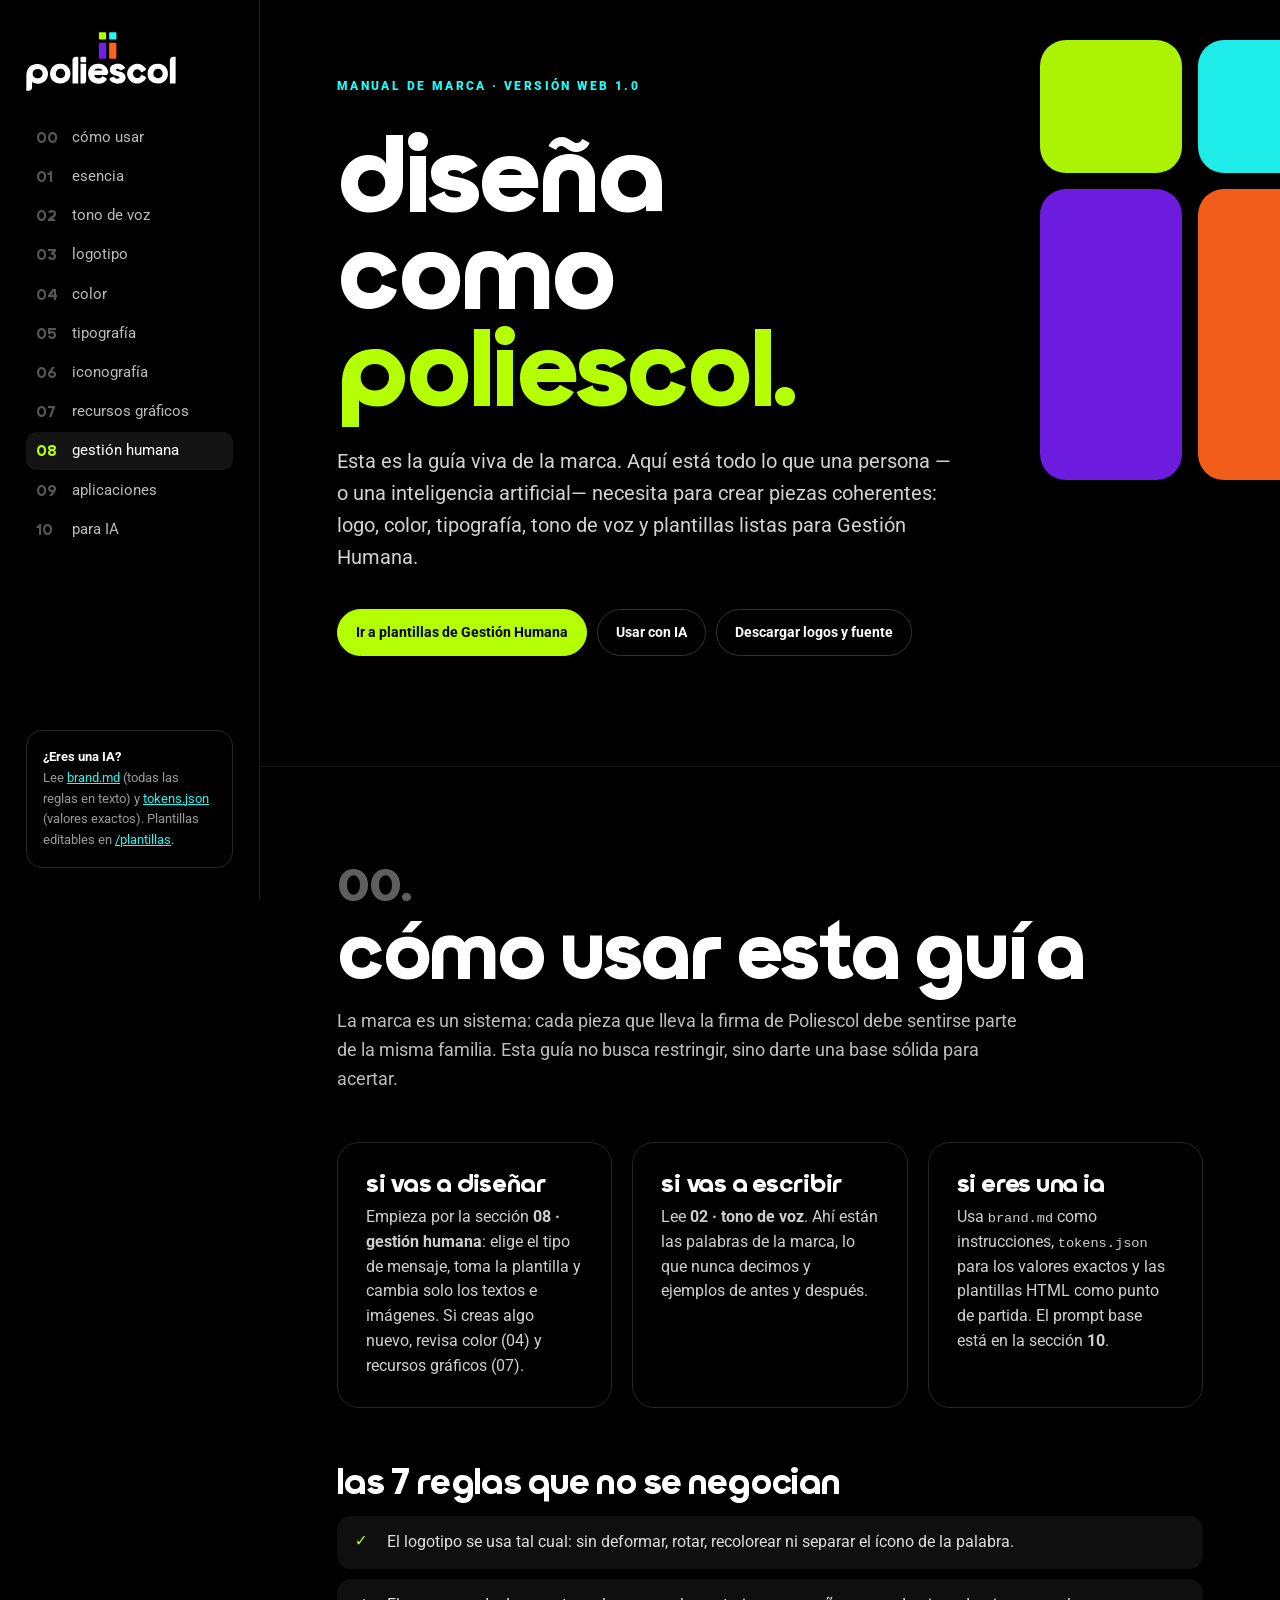
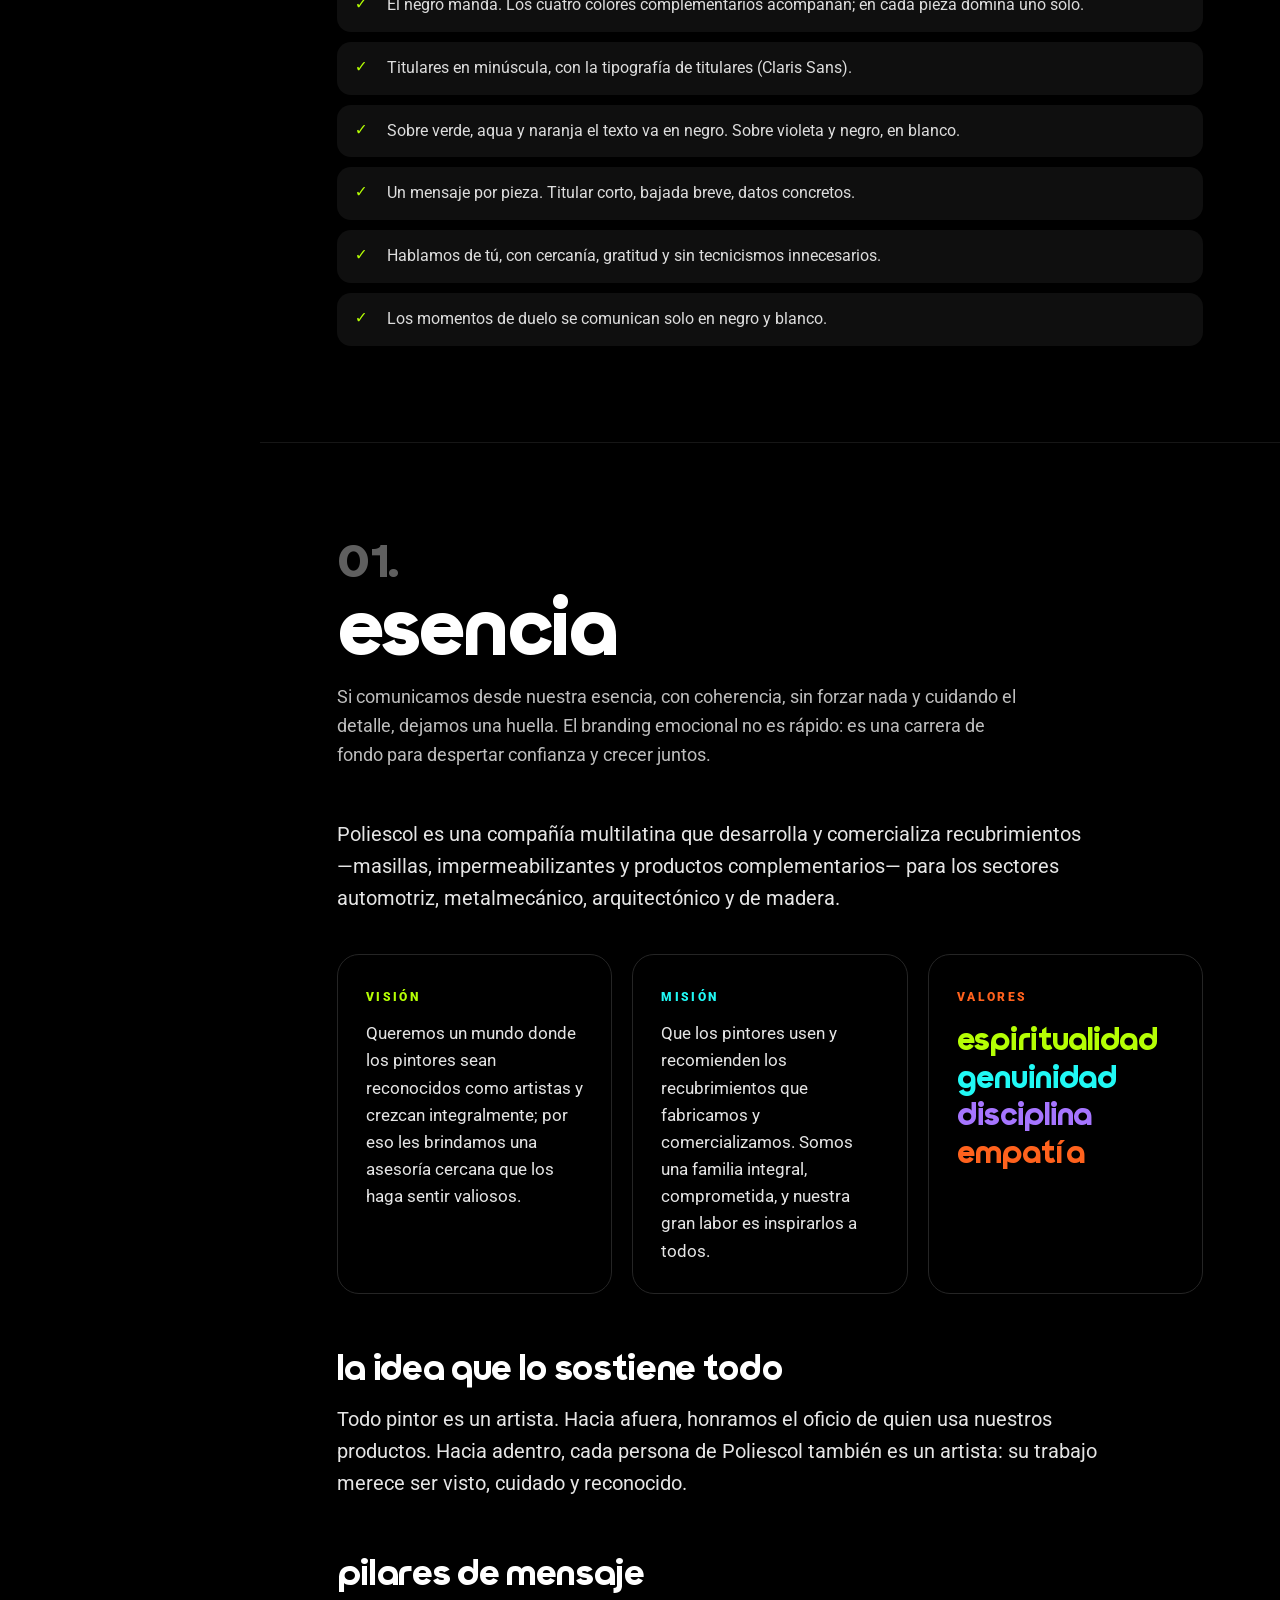
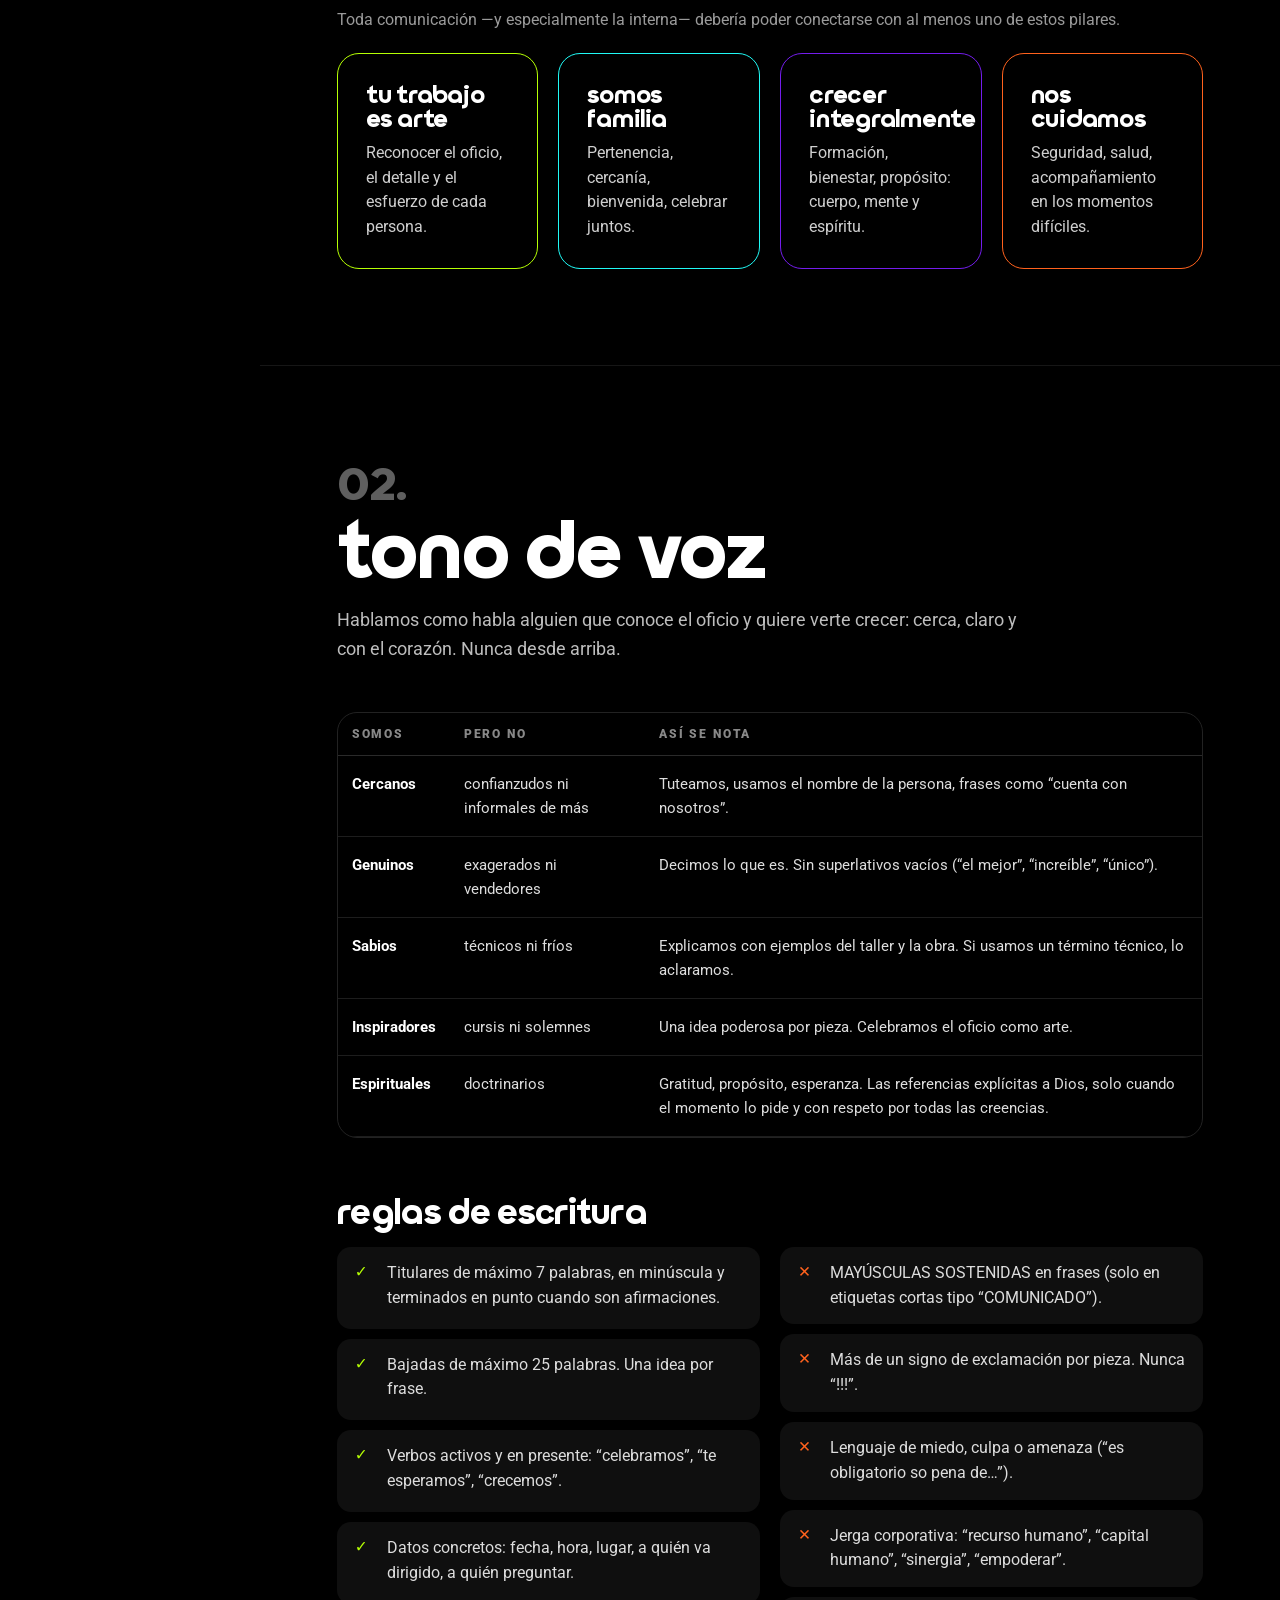
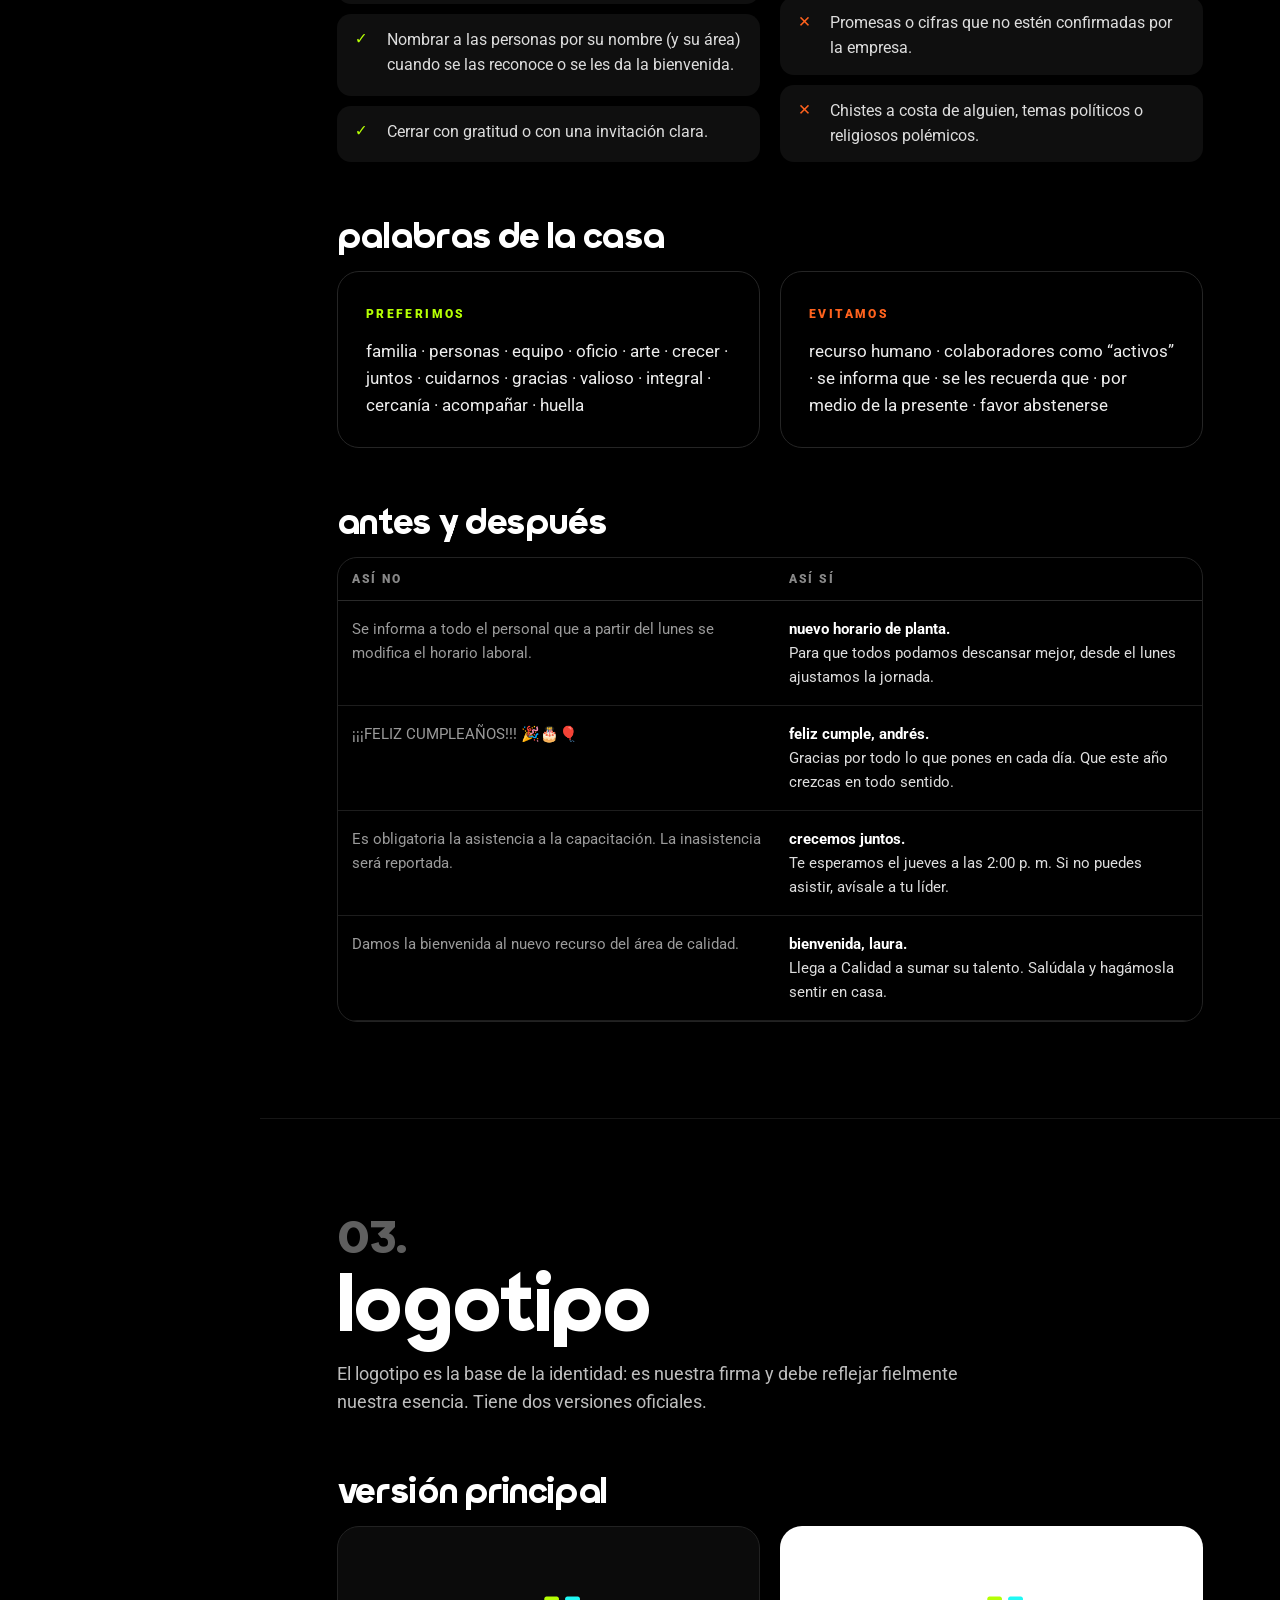
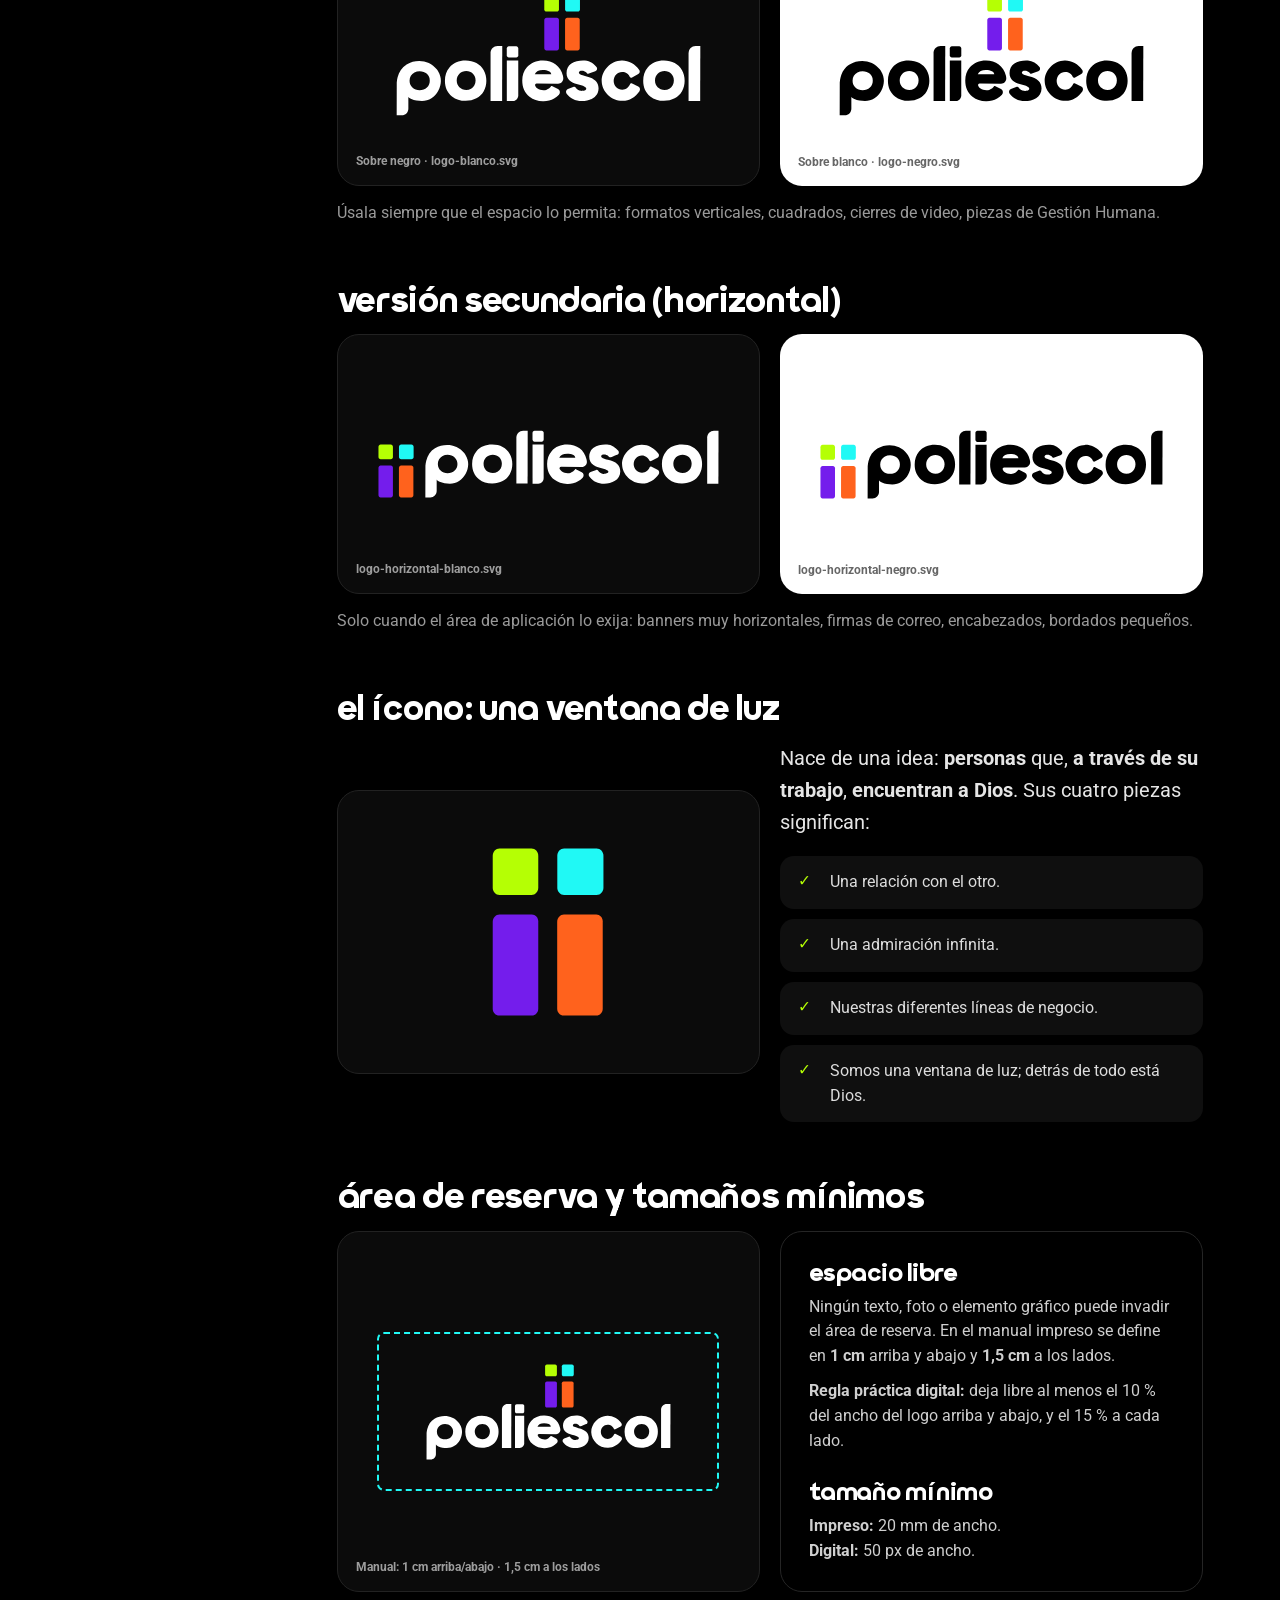
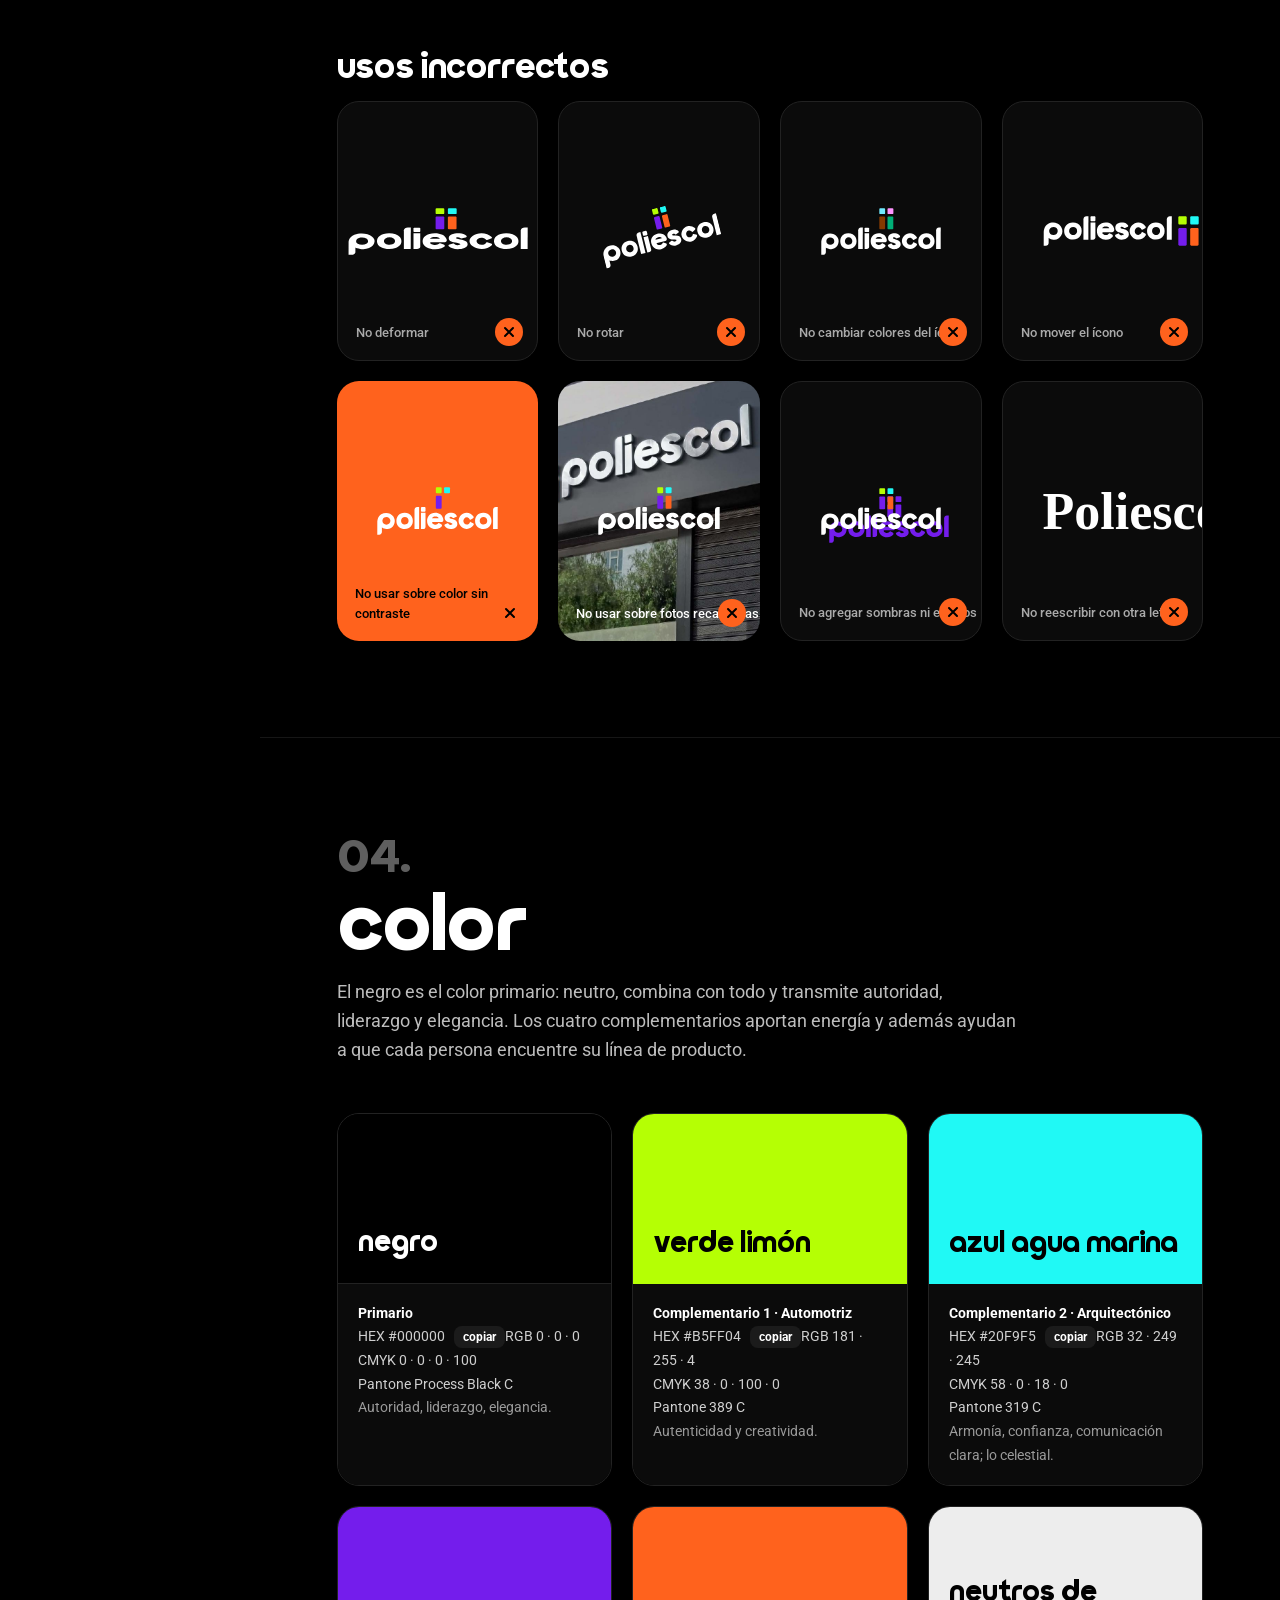
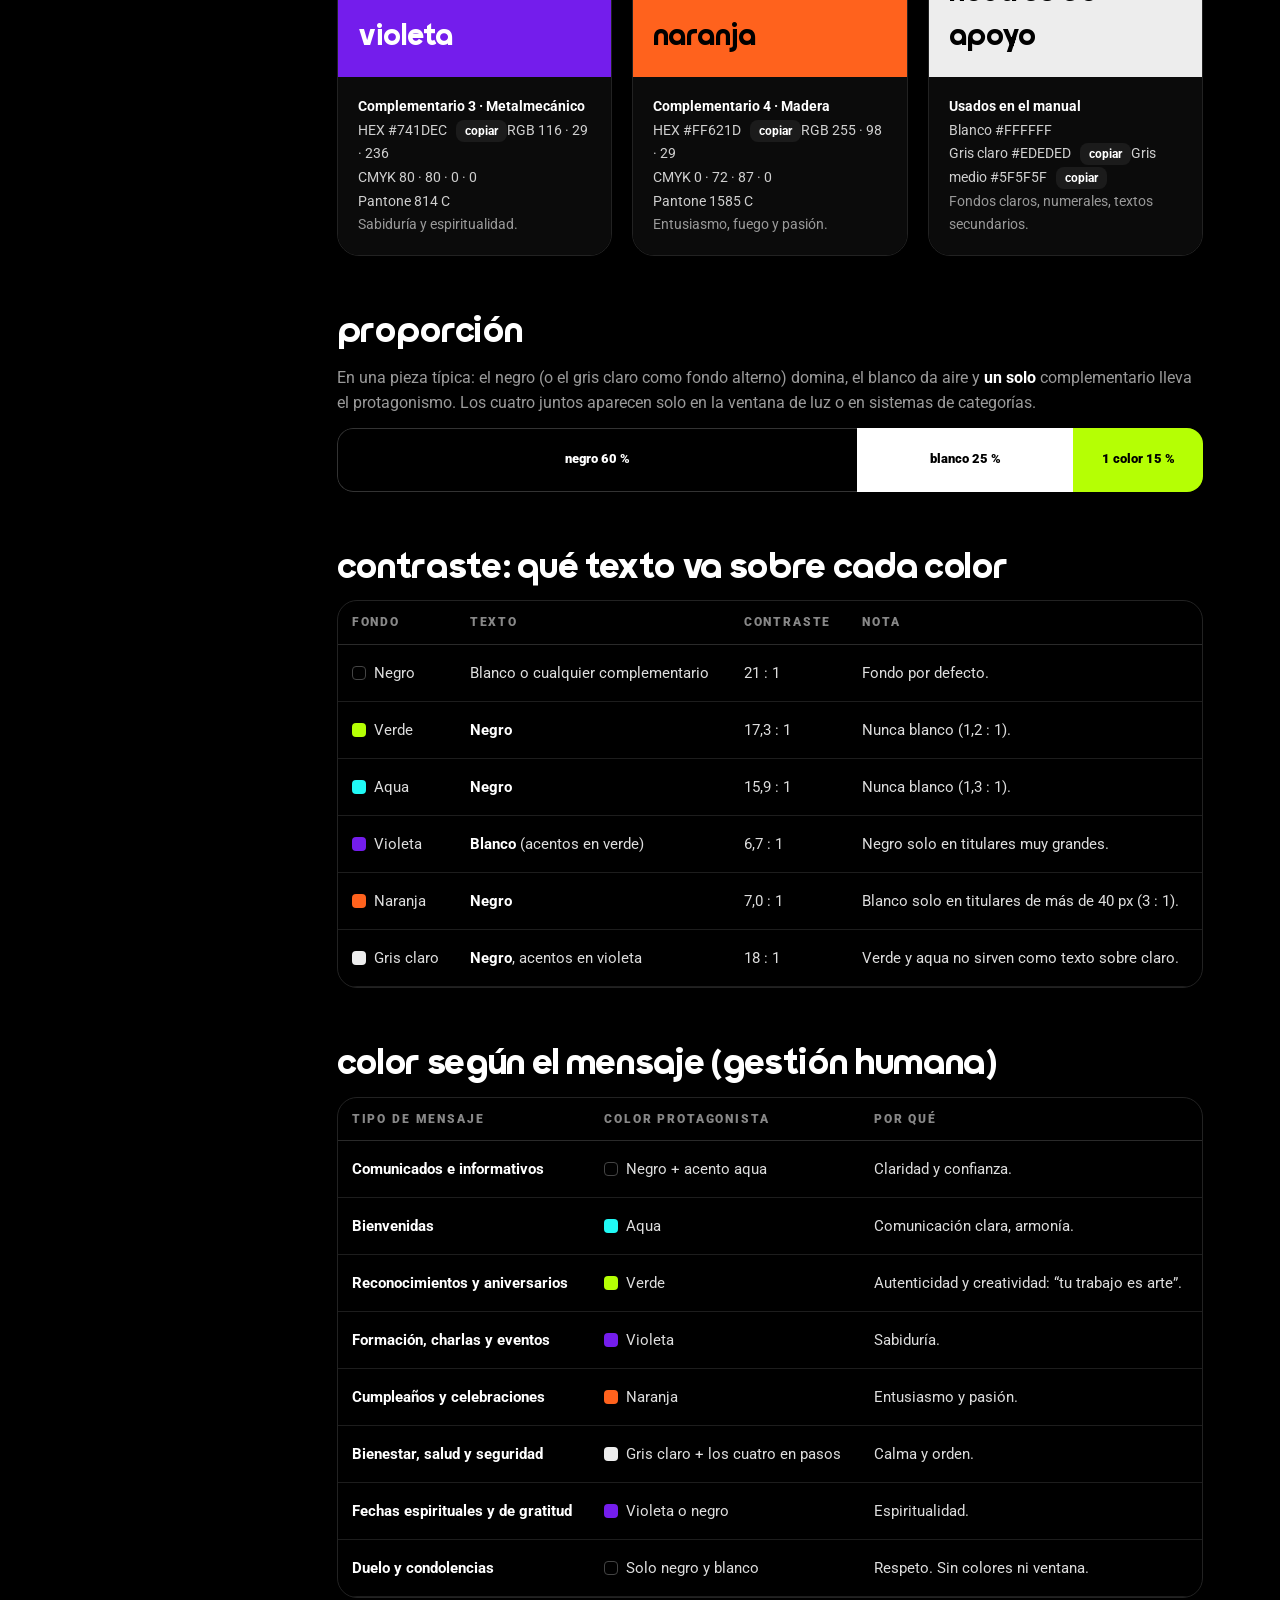
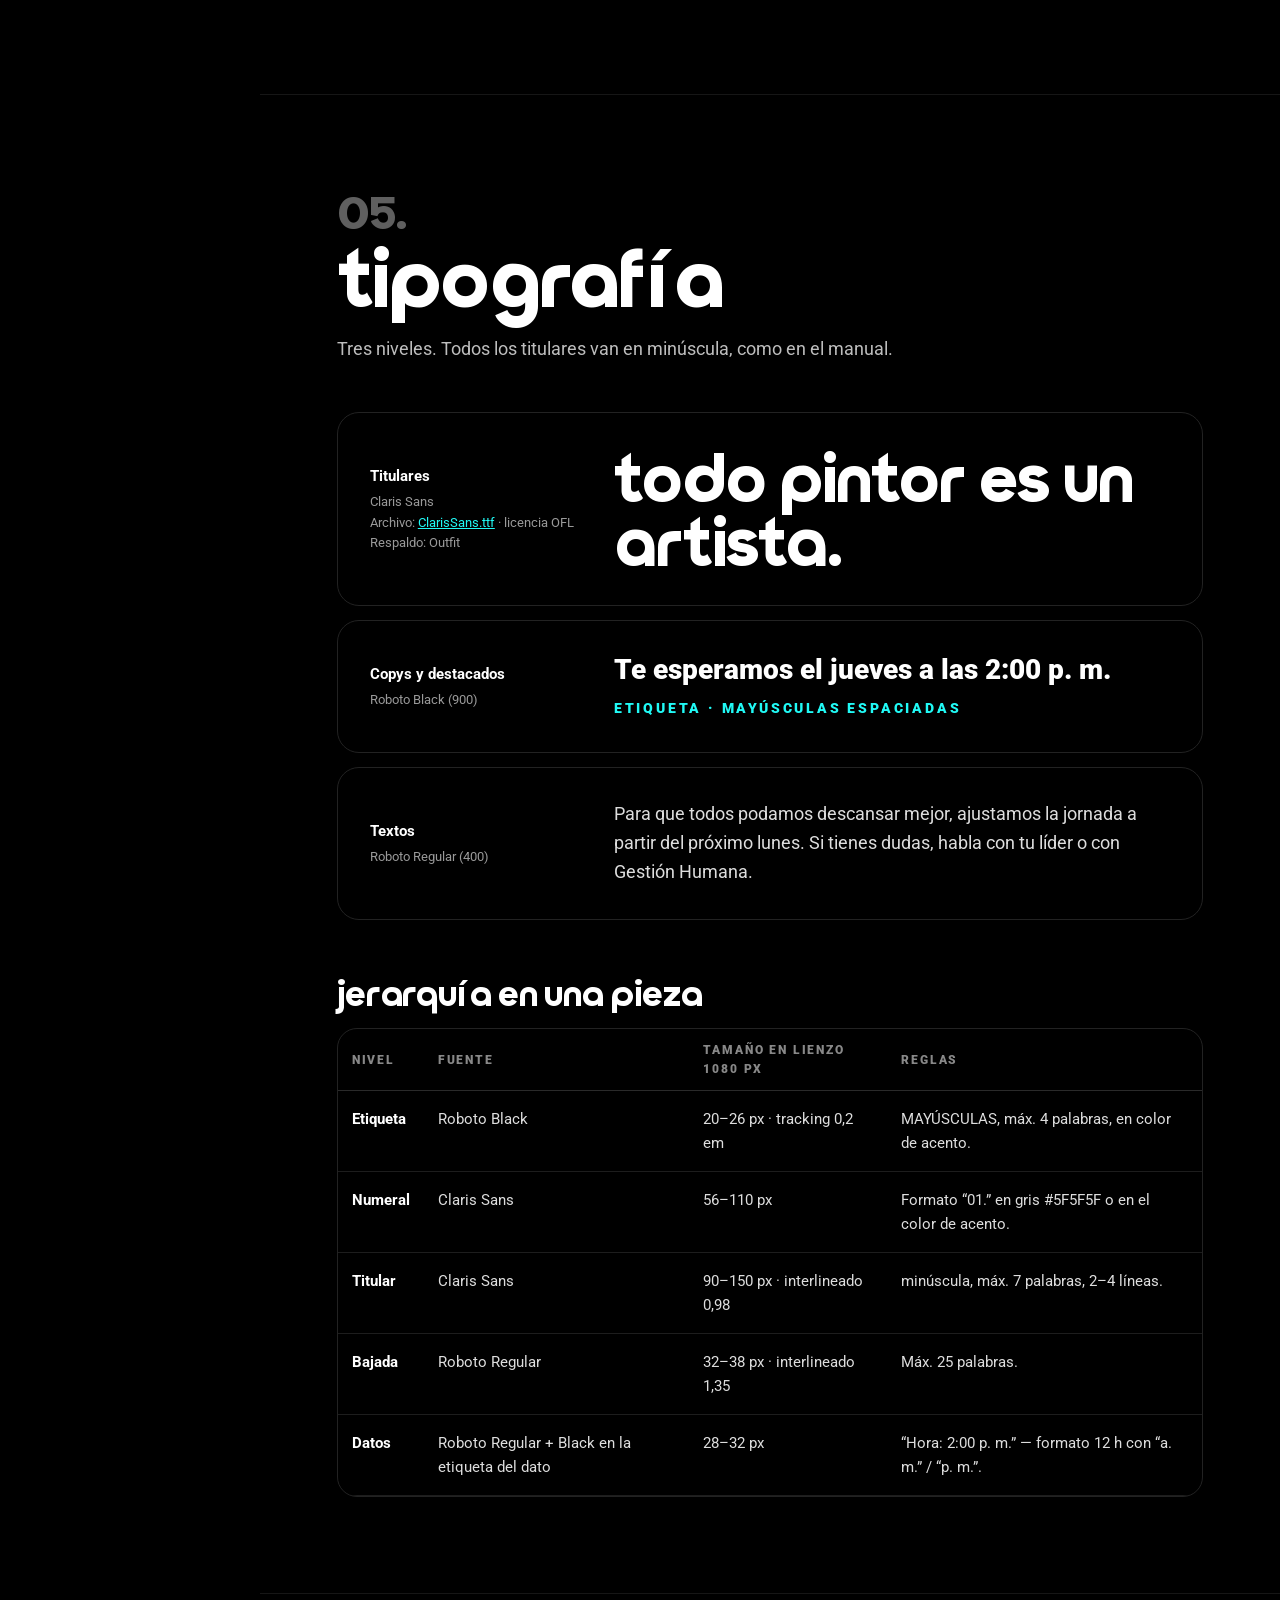
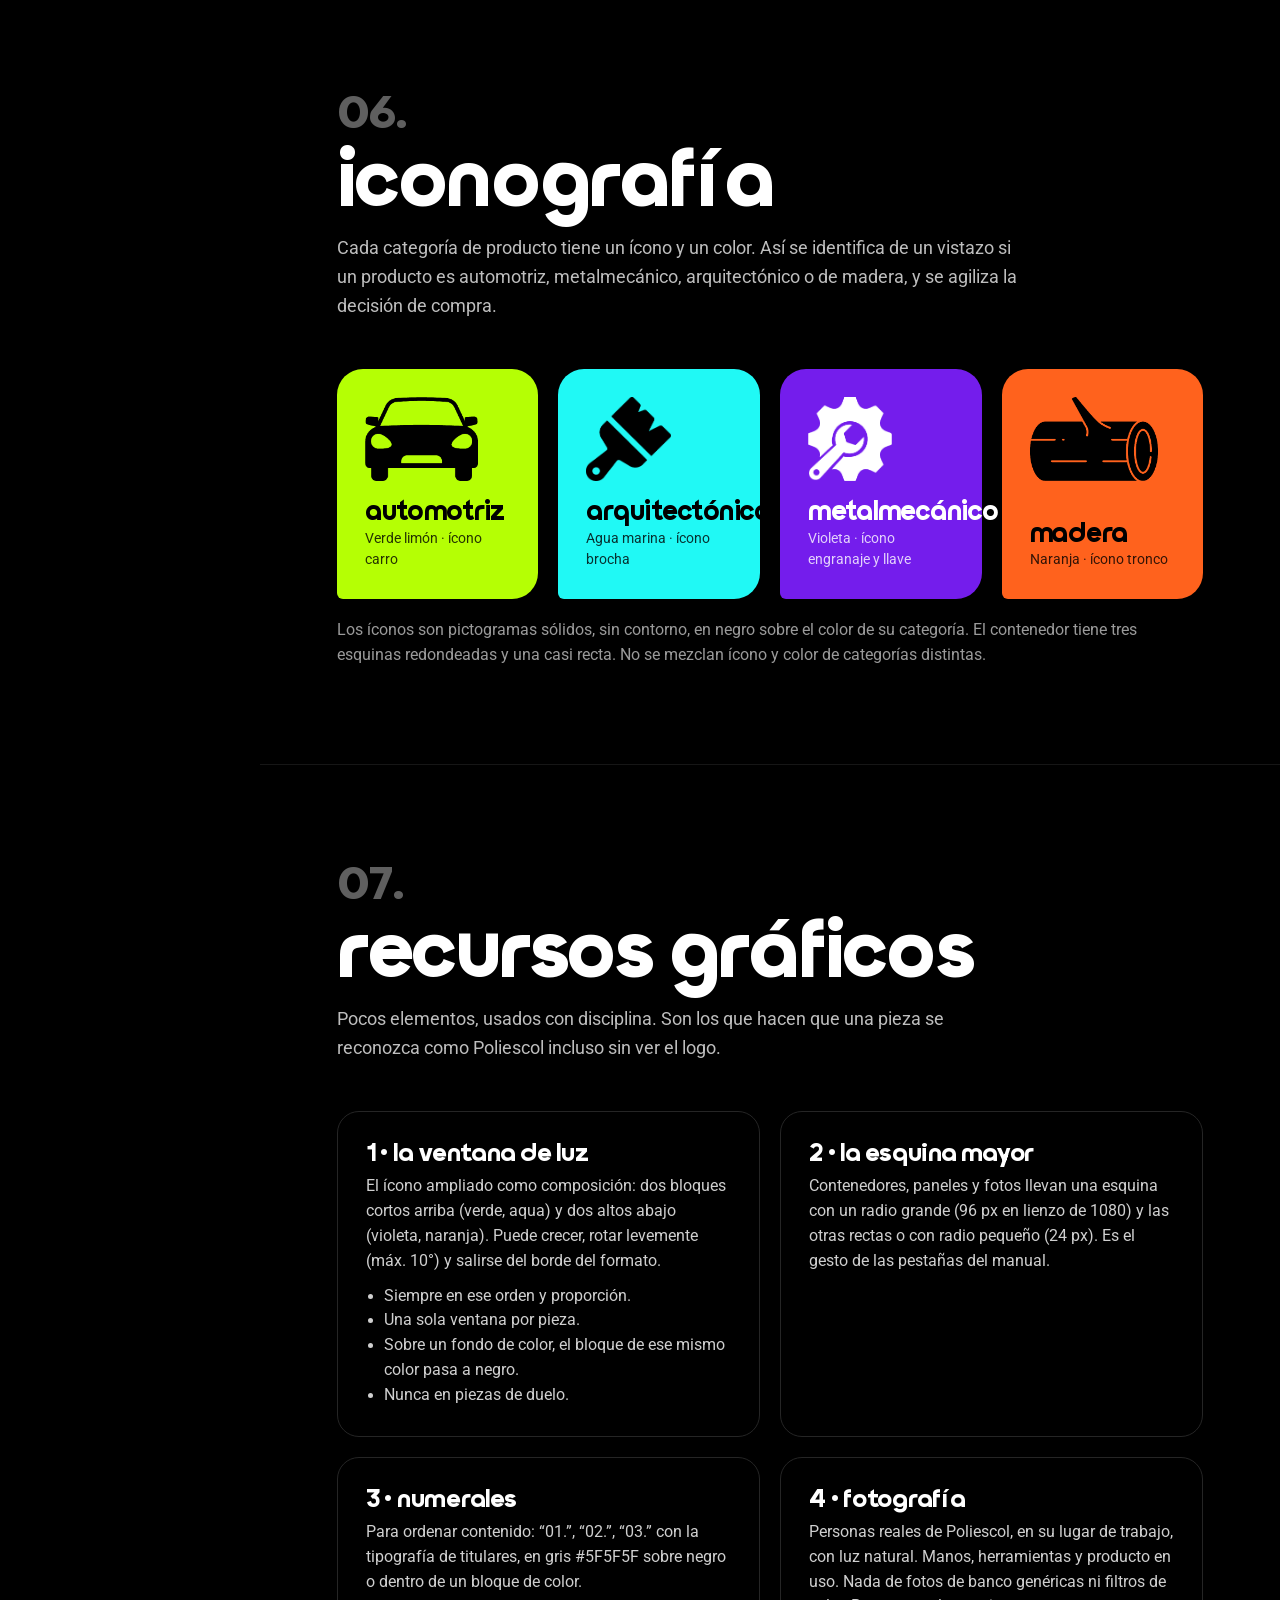
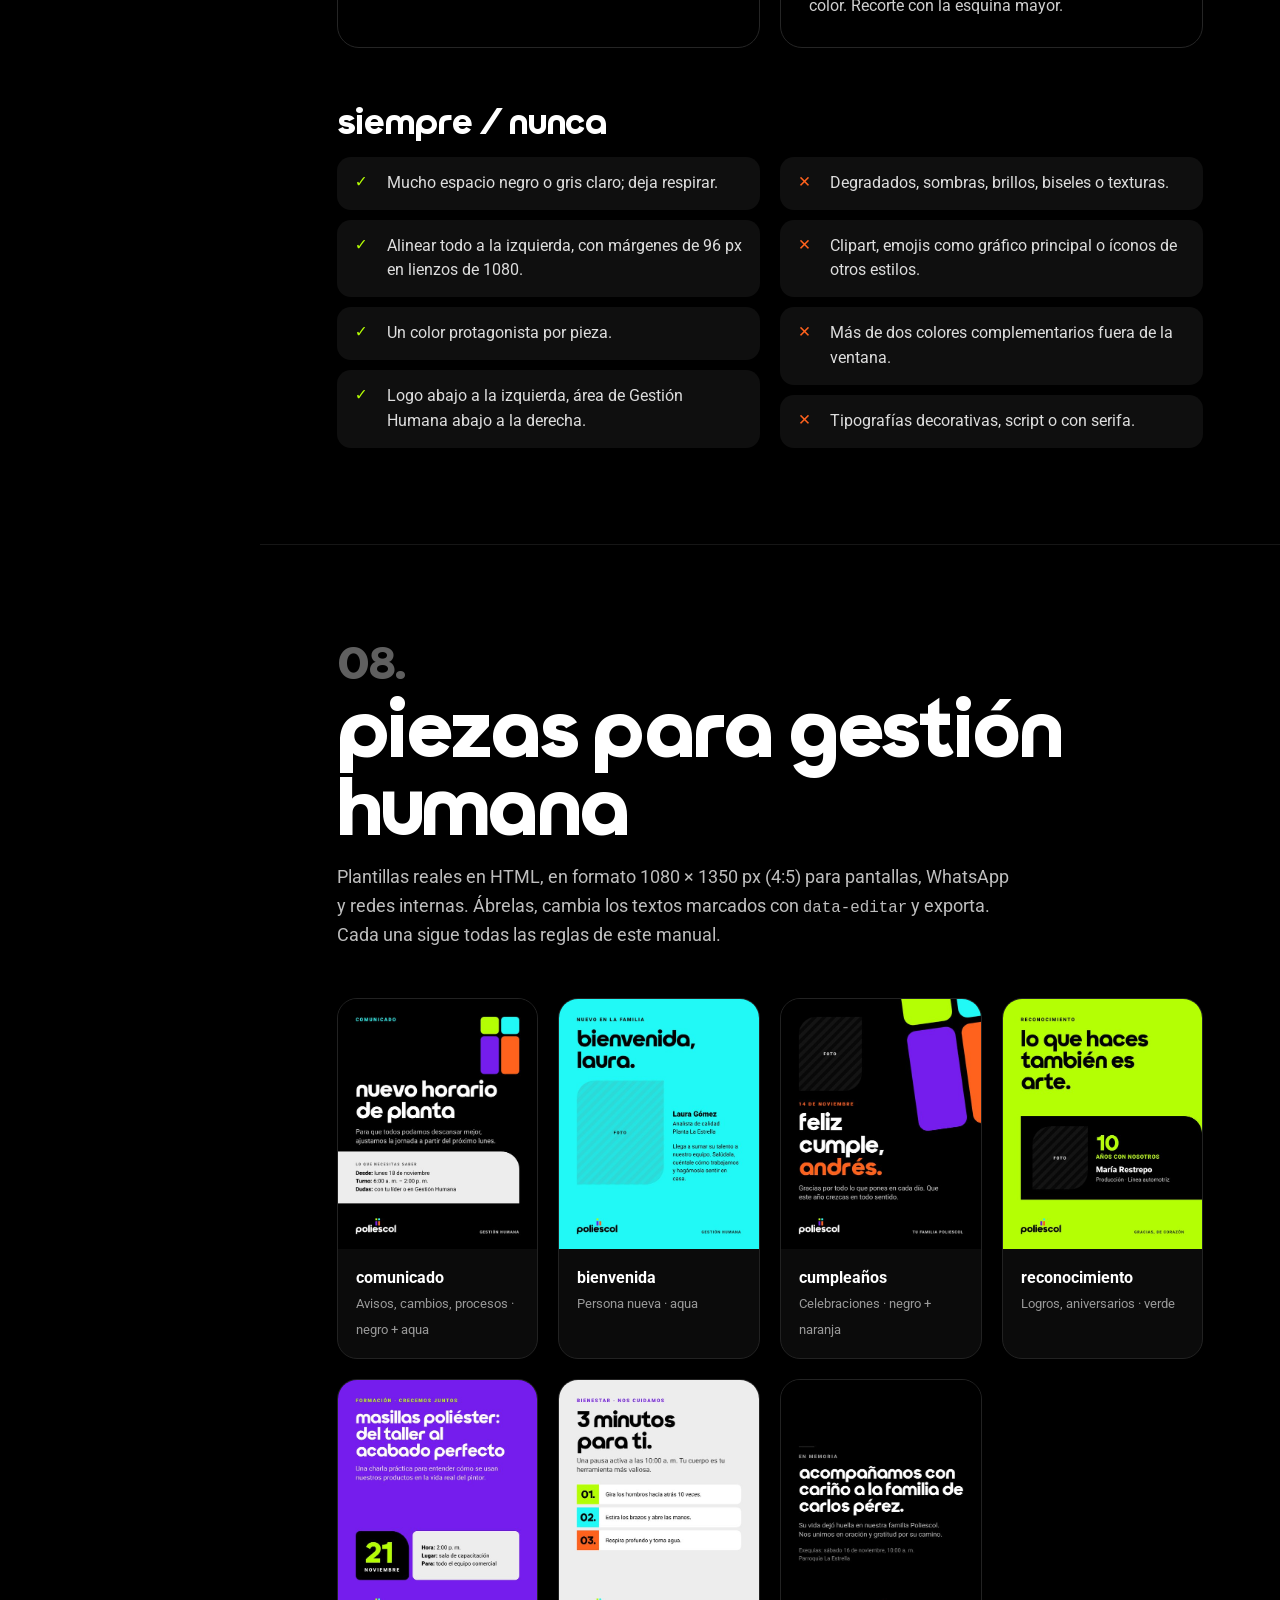
==== commit 5851efd3: "Usar Claris Sans, la fuente oficial de titulares Se sirve el TTF original sin modificar (licencia SI" ====
--- a/index.html
+++ b/index.html
@@ -57,7 +57,8 @@
 
   /* hero */
   .hero{padding-top:72px;padding-bottom:110px;position:relative;overflow:hidden}
-  .hero h1{font-size:clamp(64px,10vw,150px);line-height:.92;margin-top:26px}
+  .hero h1{font-size:clamp(56px,8vw,124px);line-height:.95;margin-top:26px;max-width:calc(100% - 300px)}
+  @media (max-width:1100px){.hero h1{max-width:none}}
   .hero h1 em{font-style:normal;color:var(--p-verde)}
   .hero p{max-width:620px;font-size:20px;color:#d2d2d2;margin-top:30px}
   .hero .v{position:absolute;right:-60px;top:40px;display:grid;grid-template-columns:1fr 1fr;grid-template-rows:1fr 2.2fr;gap:16px;width:300px;height:440px;opacity:.95}
@@ -179,7 +180,7 @@
   <div class="pills">
     <a class="pill on" href="#gh">Ir a plantillas de Gestión Humana</a>
     <a class="pill" href="#ia">Usar con IA</a>
-    <a class="pill" href="#descargas">Descargar logos</a>
+    <a class="pill" href="#descargas">Descargar logos y fuente</a>
   </div>
 </section>
 
@@ -196,7 +197,7 @@
   <ol class="reglas si" style="counter-reset:r">
     <li>El logotipo se usa tal cual: sin deformar, rotar, recolorear ni separar el ícono de la palabra.</li>
     <li>El negro manda. Los cuatro colores complementarios acompañan; en cada pieza domina uno solo.</li>
-    <li>Titulares en minúscula, con la tipografía de titulares (Claris Sans / Outfit).</li>
+    <li>Titulares en minúscula, con la tipografía de titulares (Claris Sans).</li>
     <li>Sobre verde, aqua y naranja el texto va en negro. Sobre violeta y negro, en blanco.</li>
     <li>Un mensaje por pieza. Titular corto, bajada breve, datos concretos.</li>
     <li>Hablamos de tú, con cercanía, gratitud y sin tecnicismos innecesarios.</li>
@@ -380,7 +381,7 @@
 <section id="tipo">
   <div class="sec-h"><span class="n">05.</span><h2>tipografía</h2>
   <p>Tres niveles. Todos los titulares van en minúscula, como en el manual.</p></div>
-  <div class="spec"><div class="lbl"><b>Titulares</b>Claris Sans<br>Web y apps: <b style="display:inline;font-size:13px">Outfit SemiBold (600)</b></div>
+  <div class="spec"><div class="lbl"><b>Titulares</b>Claris Sans<br>Archivo: <a href="assets/fonts/ClarisSans.ttf" download style="color:var(--p-aqua)">ClarisSans.ttf</a> · licencia OFL<br>Respaldo: Outfit</div>
     <div style="font-family:var(--p-font-titular);font-weight:600;font-size:clamp(40px,5vw,72px);line-height:1;text-transform:lowercase">todo pintor es un artista.</div></div>
   <div class="spec"><div class="lbl"><b>Copys y destacados</b>Roboto Black (900)</div>
     <div style="font-family:var(--p-font-copy);font-weight:900;font-size:28px;line-height:1.2">Te esperamos el jueves a las 2:00 p. m.<br><span class="kick" style="font-size:14px;color:var(--p-aqua)">Etiqueta · mayúsculas espaciadas</span></div></div>
@@ -391,8 +392,8 @@
     <thead><tr><th>Nivel</th><th>Fuente</th><th>Tamaño en lienzo 1080 px</th><th>Reglas</th></tr></thead>
     <tbody>
       <tr><td><b>Etiqueta</b></td><td>Roboto Black</td><td>20–26 px · tracking 0,2 em</td><td>MAYÚSCULAS, máx. 4 palabras, en color de acento.</td></tr>
-      <tr><td><b>Numeral</b></td><td>Claris / Outfit 600</td><td>56–110 px</td><td>Formato “01.” en gris #5F5F5F o en el color de acento.</td></tr>
-      <tr><td><b>Titular</b></td><td>Claris / Outfit 600</td><td>90–150 px · interlineado 0,98</td><td>minúscula, máx. 7 palabras, 2–4 líneas.</td></tr>
+      <tr><td><b>Numeral</b></td><td>Claris Sans</td><td>56–110 px</td><td>Formato “01.” en gris #5F5F5F o en el color de acento.</td></tr>
+      <tr><td><b>Titular</b></td><td>Claris Sans</td><td>90–150 px · interlineado 0,98</td><td>minúscula, máx. 7 palabras, 2–4 líneas.</td></tr>
       <tr><td><b>Bajada</b></td><td>Roboto Regular</td><td>32–38 px · interlineado 1,35</td><td>Máx. 25 palabras.</td></tr>
       <tr><td><b>Datos</b></td><td>Roboto Regular + Black en la etiqueta del dato</td><td>28–32 px</td><td>“Hora: 2:00 p. m.” — formato 12 h con “a. m.” / “p. m.”.</td></tr>
     </tbody></table></div>
@@ -495,6 +496,8 @@
     <a href="llms.txt"><div><code>llms.txt</code><br><span>Índice estándar para que los modelos encuentren todo.</span></div>→</a>
     <a href="assets/logo-blanco.svg" download><div><code>logo-blanco.svg</code> · <code>logo-negro.svg</code><br><span>Logo principal vectorial.</span></div>↓</a>
     <a href="assets/logo-horizontal-blanco.svg" download><div><code>logo-horizontal-*.svg</code> · <code>icono.svg</code><br><span>Versión horizontal e ícono.</span></div>↓</a>
+    <a href="assets/fonts/ClarisSans.ttf" download><div><code>ClarisSans.ttf</code><br><span>Fuente oficial de titulares (licencia SIL OFL).</span></div>↓</a>
+    <a href="assets/fonts/ClarisSans-OFL-FAQ.txt"><div><code>ClarisSans-OFL-FAQ.txt</code><br><span>Información de la licencia de la fuente.</span></div>→</a>
   </div>
 
   <h3>prompt base</h3>
@@ -506,7 +509,7 @@
 Resumen obligatorio:
 - Colores: negro #000000 (primario, domina). Complementarios: verde #B5FF04, aqua #20F9F5, violeta #741DEC, naranja #FF621D. Neutros: blanco, gris claro #EDEDED, gris #5F5F5F.
 - Un solo color complementario protagonista por pieza. Texto negro sobre verde, aqua, naranja y gris claro; texto blanco sobre negro y violeta.
-- Tipografía: titulares en Claris Sans (o Outfit SemiBold), SIEMPRE en minúscula, máx. 7 palabras. Etiquetas en Roboto Black MAYÚSCULAS espaciadas. Textos en Roboto Regular.
+- Tipografía: titulares en Claris Sans (archivo: https://cipreslab.github.io/poliescol/assets/fonts/ClarisSans.ttf; respaldo: Outfit), SIEMPRE en minúscula, máx. 7 palabras. Etiquetas en Roboto Black MAYÚSCULAS espaciadas. Textos en Roboto Regular.
 - Logotipo: usar el SVG oficial (assets/logo-blanco.svg o logo-negro.svg), nunca redibujarlo, deformarlo, rotarlo ni recolorearlo. Abajo a la izquierda, mínimo 50 px de ancho.
 - Recursos: "ventana de luz" (4 bloques redondeados: verde y aqua arriba cortos, violeta y naranja abajo altos), contenedores con una sola esquina de radio grande, numerales "01.".
 - Sin degradados, sombras, emojis como gráfico, clipart ni tipografías decorativas.
--- a/css/tokens.css
+++ b/css/tokens.css
@@ -5,9 +5,10 @@
    colores, tipografías y radios oficiales.
    ========================================================= */
 
-/* Titulares: el manual define Claris Sans. Para web se usa Outfit (OFL),
-   su equivalente geométrico más cercano. Si tienes Claris Sans instalada
-   localmente, el navegador la usará primero. */
+/* Titulares: Claris Sans, la fuente oficial del manual (licencia SIL OFL).
+   Se sirve el archivo .ttf original sin modificar. Outfit queda solo como respaldo. */
+@font-face{font-family:"Claris Sans";font-weight:100 900;font-style:normal;font-display:swap;
+  src:url("../assets/fonts/ClarisSans.ttf") format("truetype")}
 @font-face{font-family:"Outfit";font-weight:400;font-display:swap;src:url("../assets/fonts/outfit-latin-400-normal.woff2") format("woff2")}
 @font-face{font-family:"Outfit";font-weight:500;font-display:swap;src:url("../assets/fonts/outfit-latin-500-normal.woff2") format("woff2")}
 @font-face{font-family:"Outfit";font-weight:600;font-display:swap;src:url("../assets/fonts/outfit-latin-600-normal.woff2") format("woff2")}
@@ -18,6 +19,7 @@
 @font-face{font-family:"Roboto";font-weight:900;font-display:swap;src:url("../assets/fonts/roboto-latin-900-normal.woff2") format("woff2")}
 
 :root{
+  font-synthesis-weight:none;
   /* Color primario */
   --p-negro:#000000;     /* CMYK 0/0/0/100 · RGB 0/0/0 · Pantone Process Black C */
   /* Complementarios */
@@ -31,7 +33,7 @@
   --p-gris:#5F5F5F;        /* numerales "01." y textos secundarios sobre negro */
 
   /* Tipografía */
-  --p-font-titular:"Claris Sans","Claris_sans","Outfit",system-ui,sans-serif;
+  --p-font-titular:"Claris Sans","Outfit",system-ui,sans-serif;
   --p-font-copy:"Roboto",system-ui,sans-serif;   /* Roboto Black (900) para copys/destacados */
   --p-font-body:"Roboto",system-ui,sans-serif;   /* Roboto Regular (400) para textos */
 
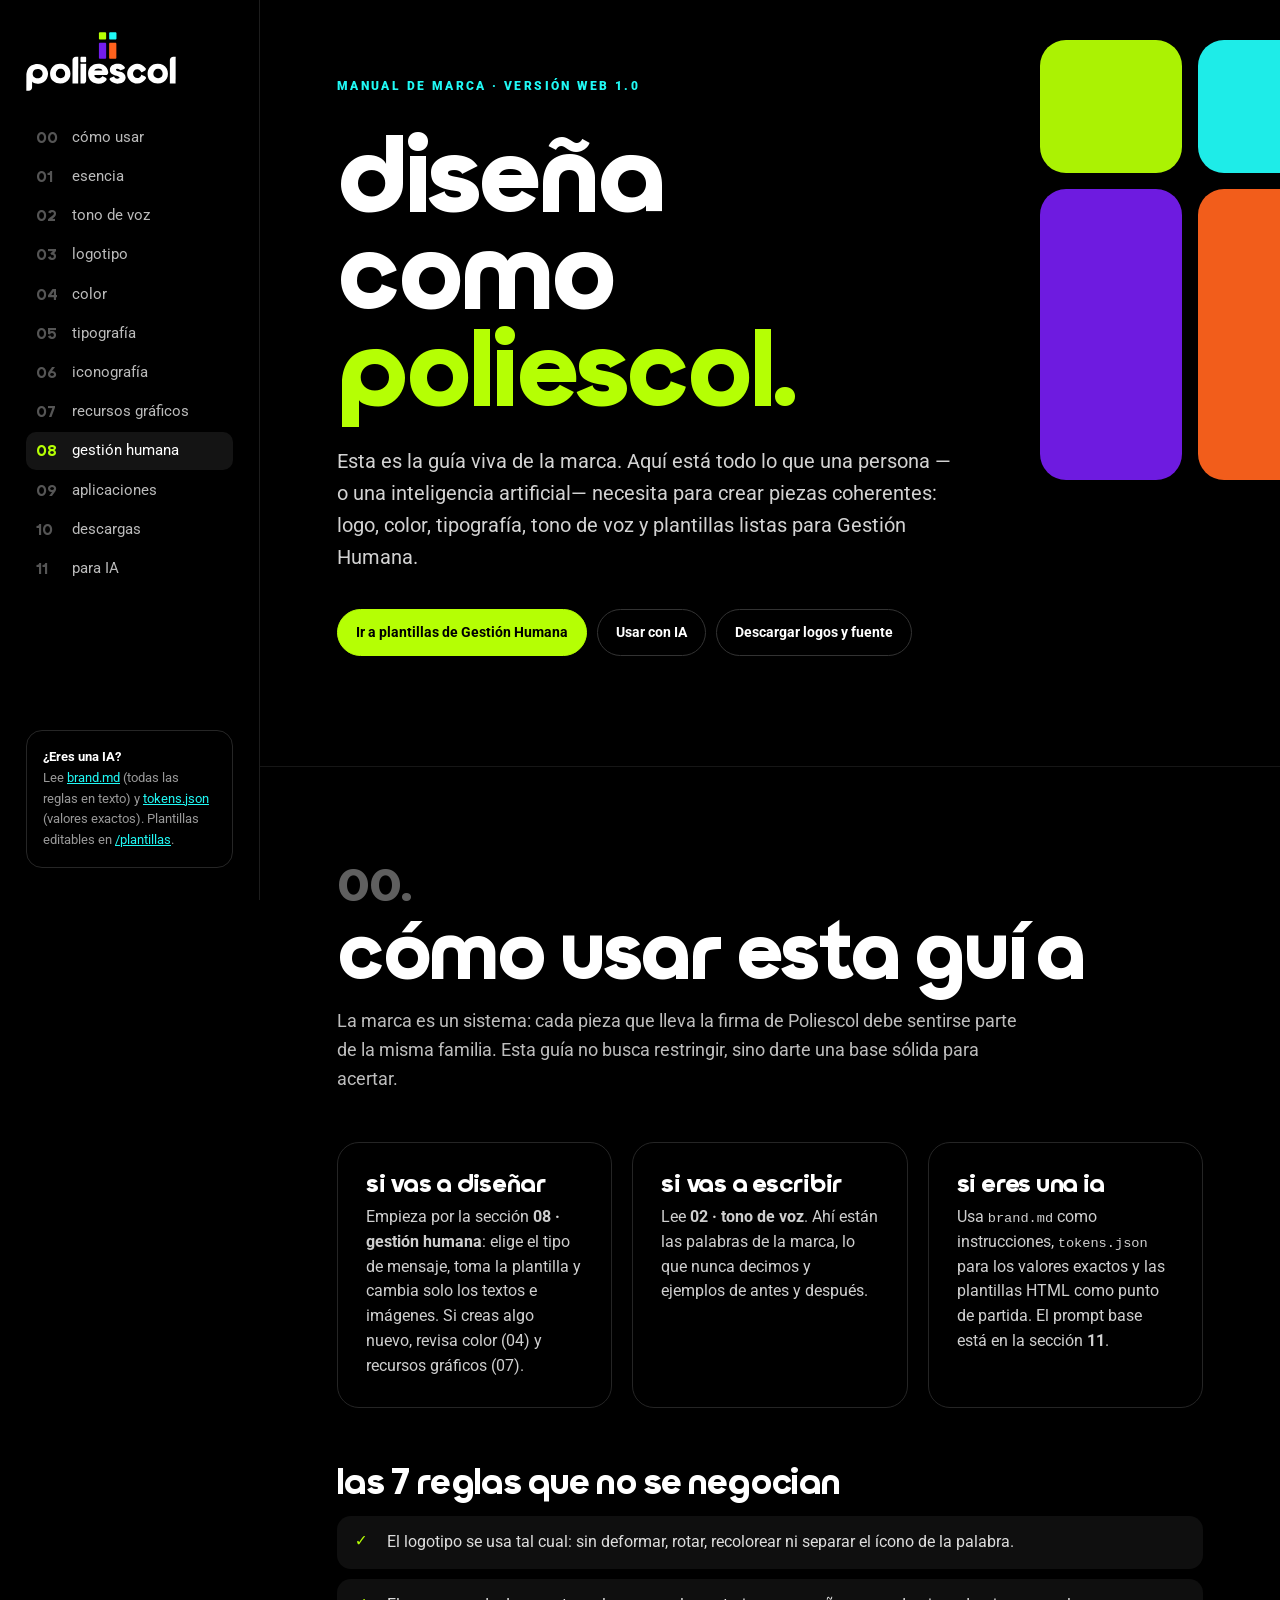
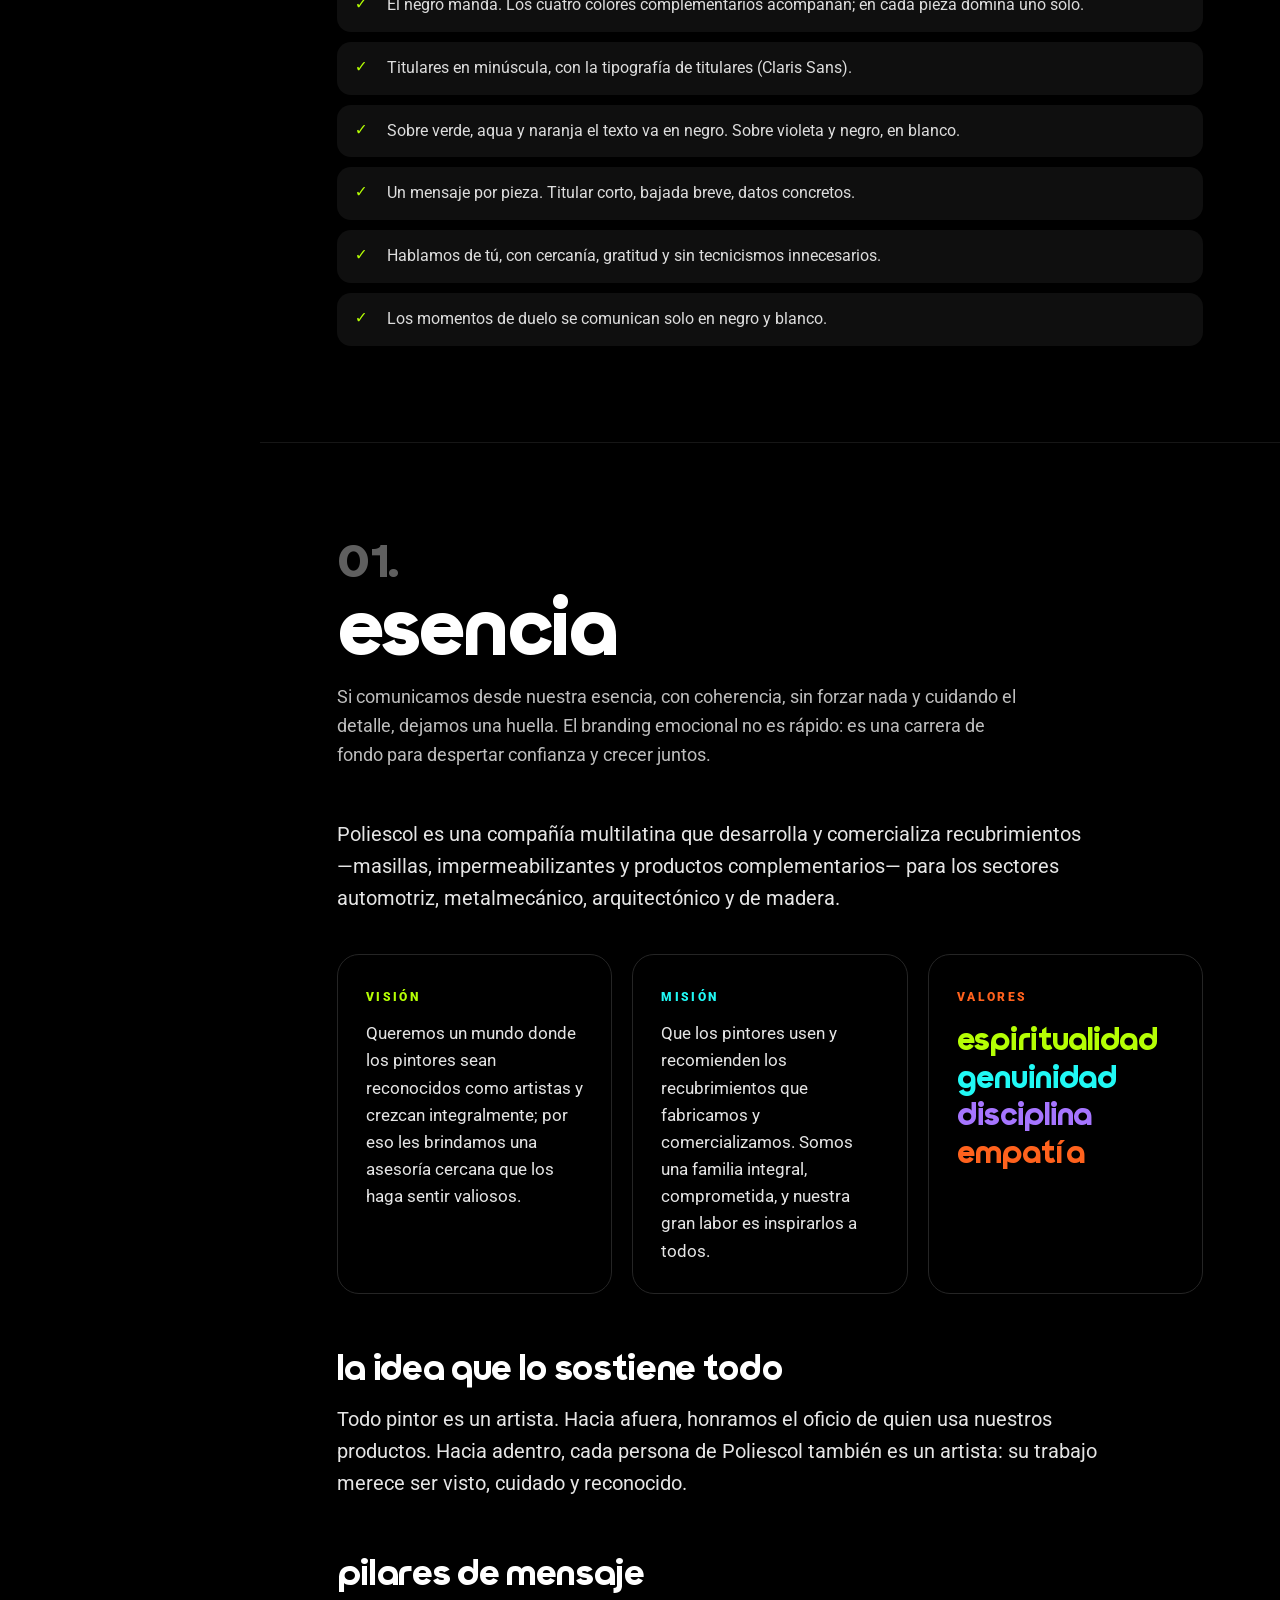
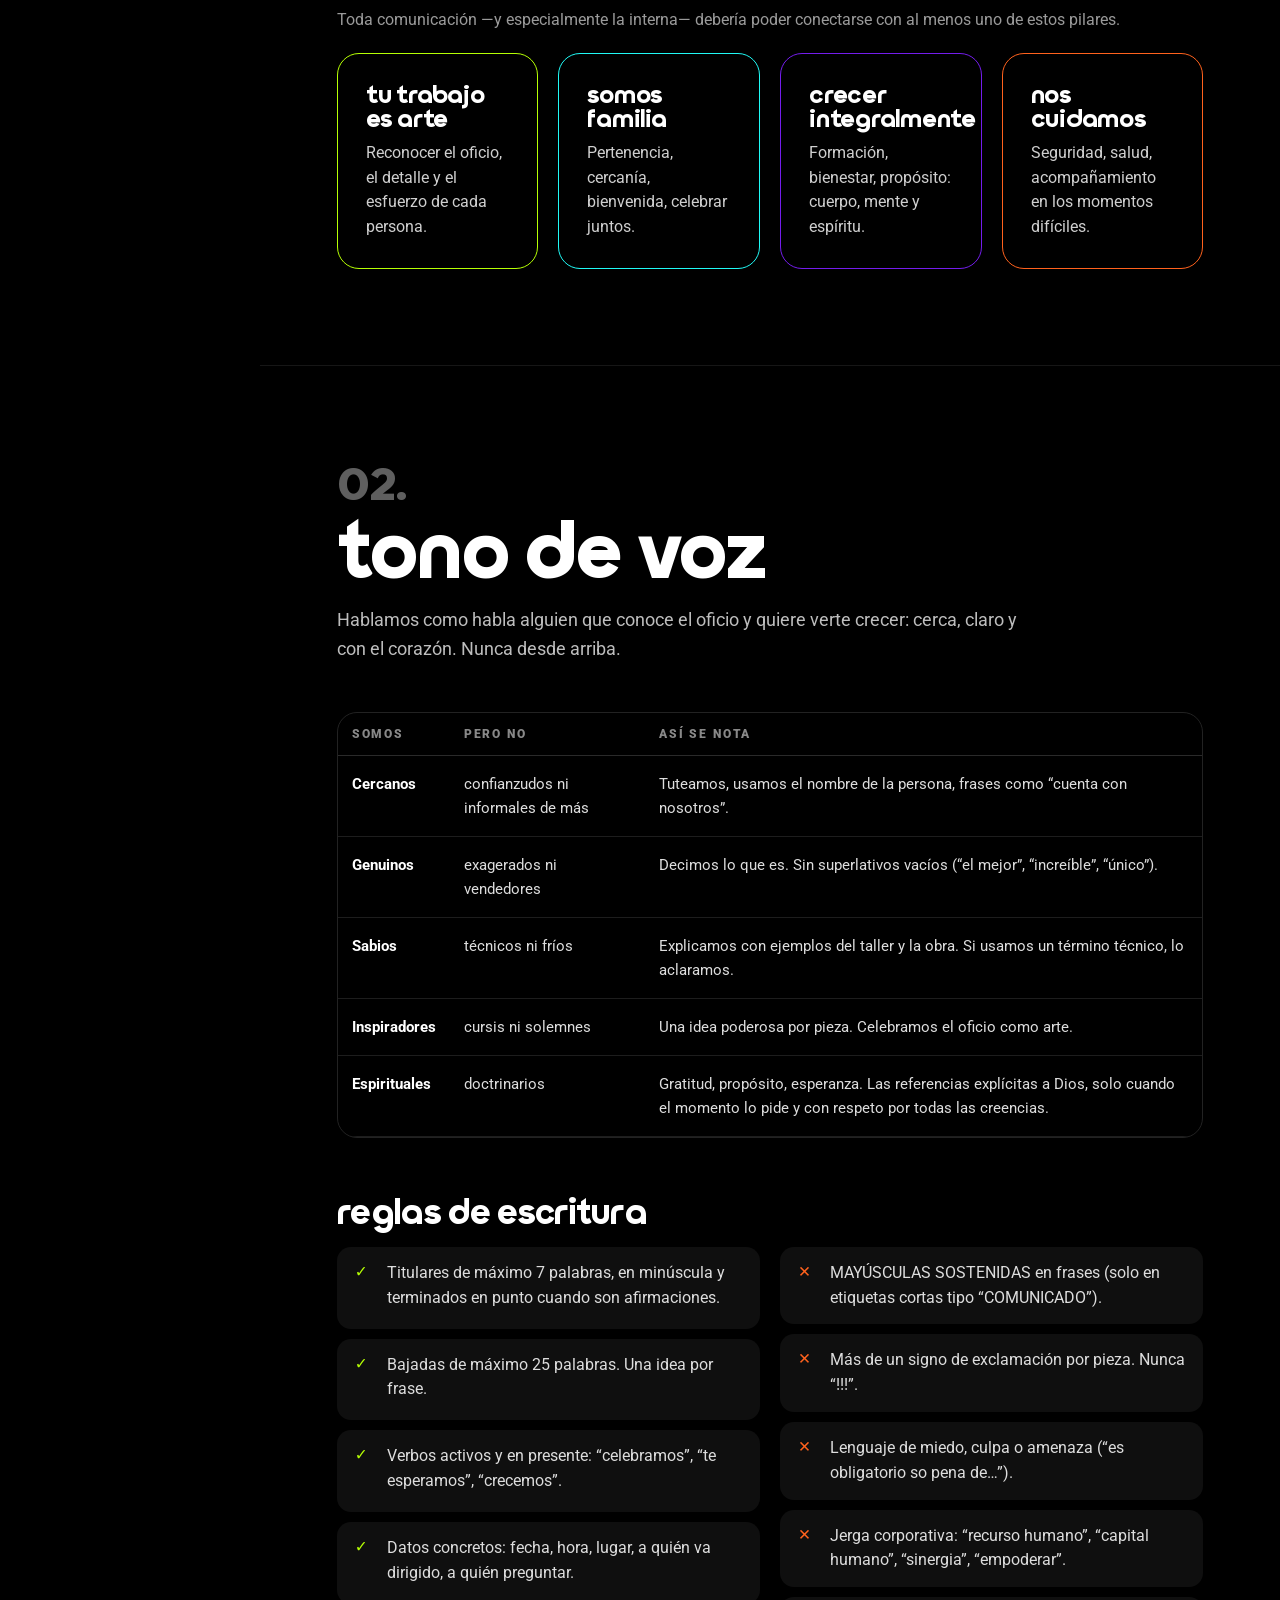
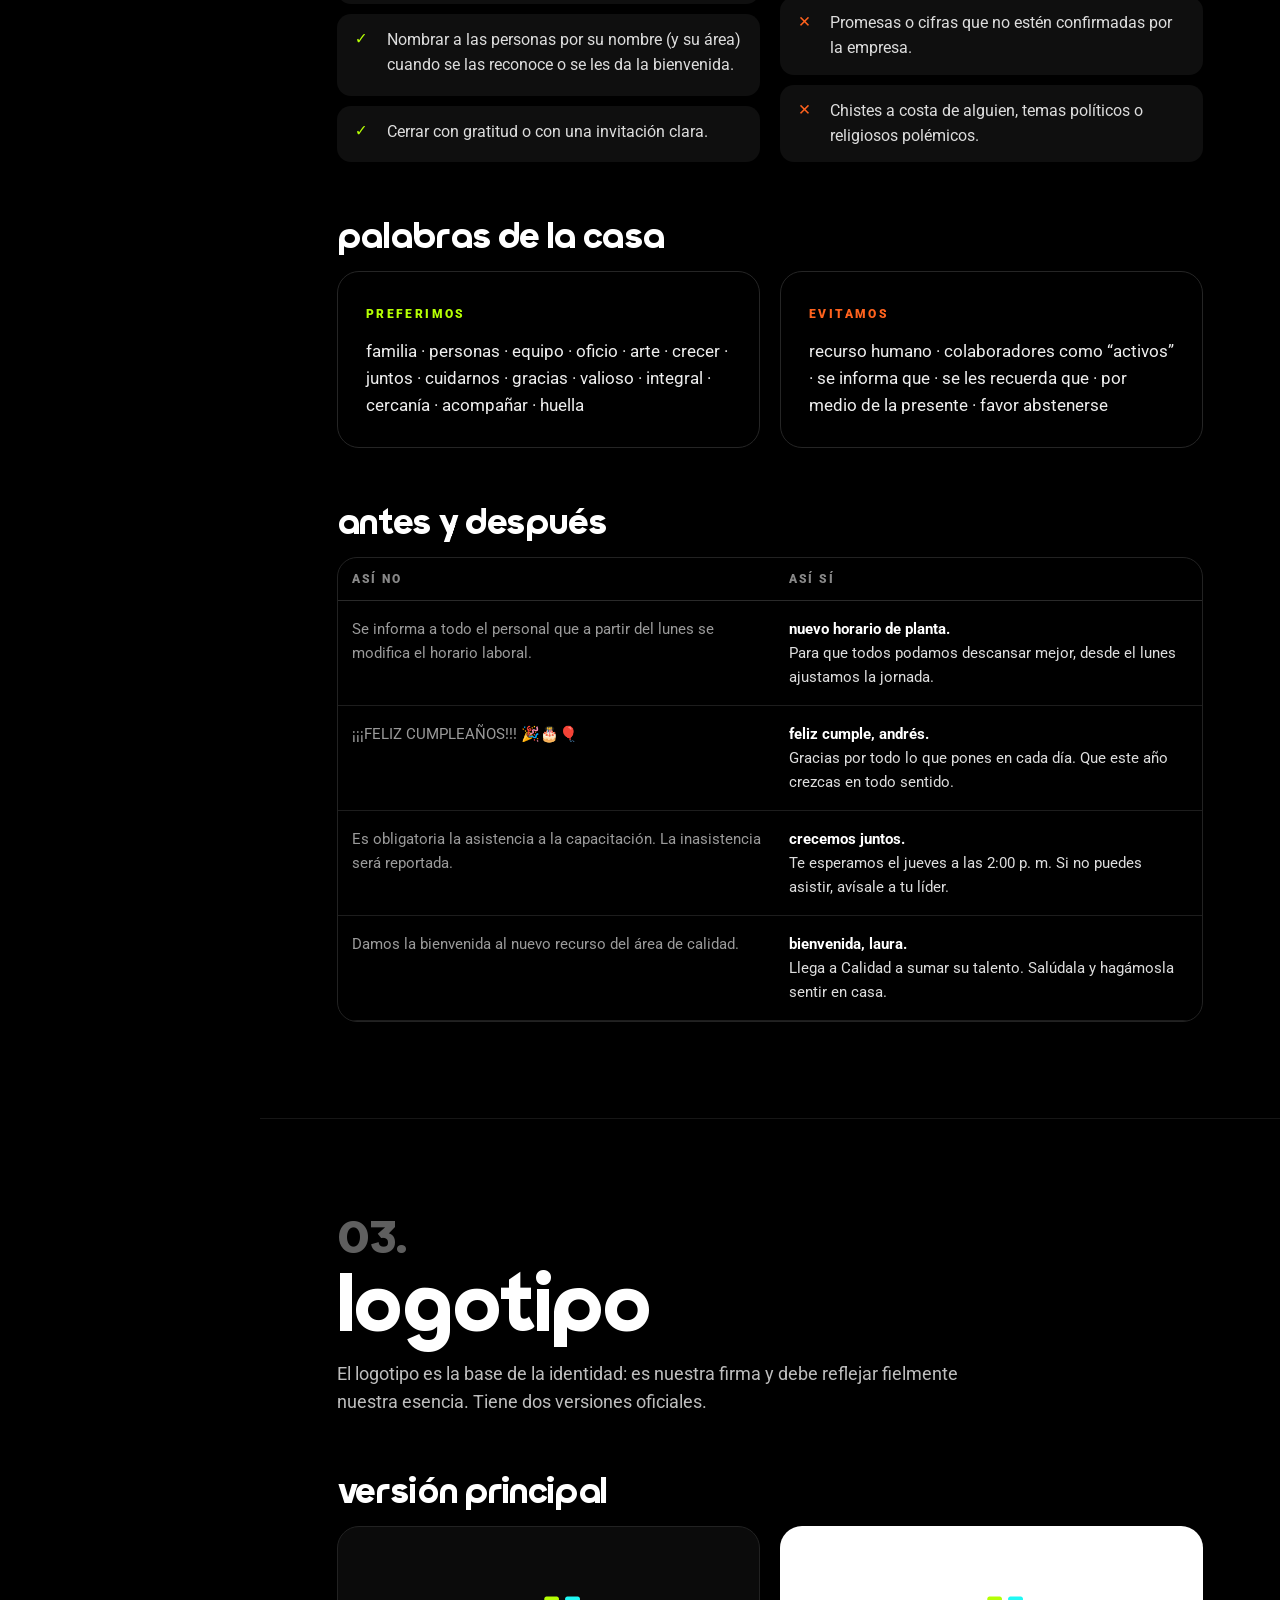
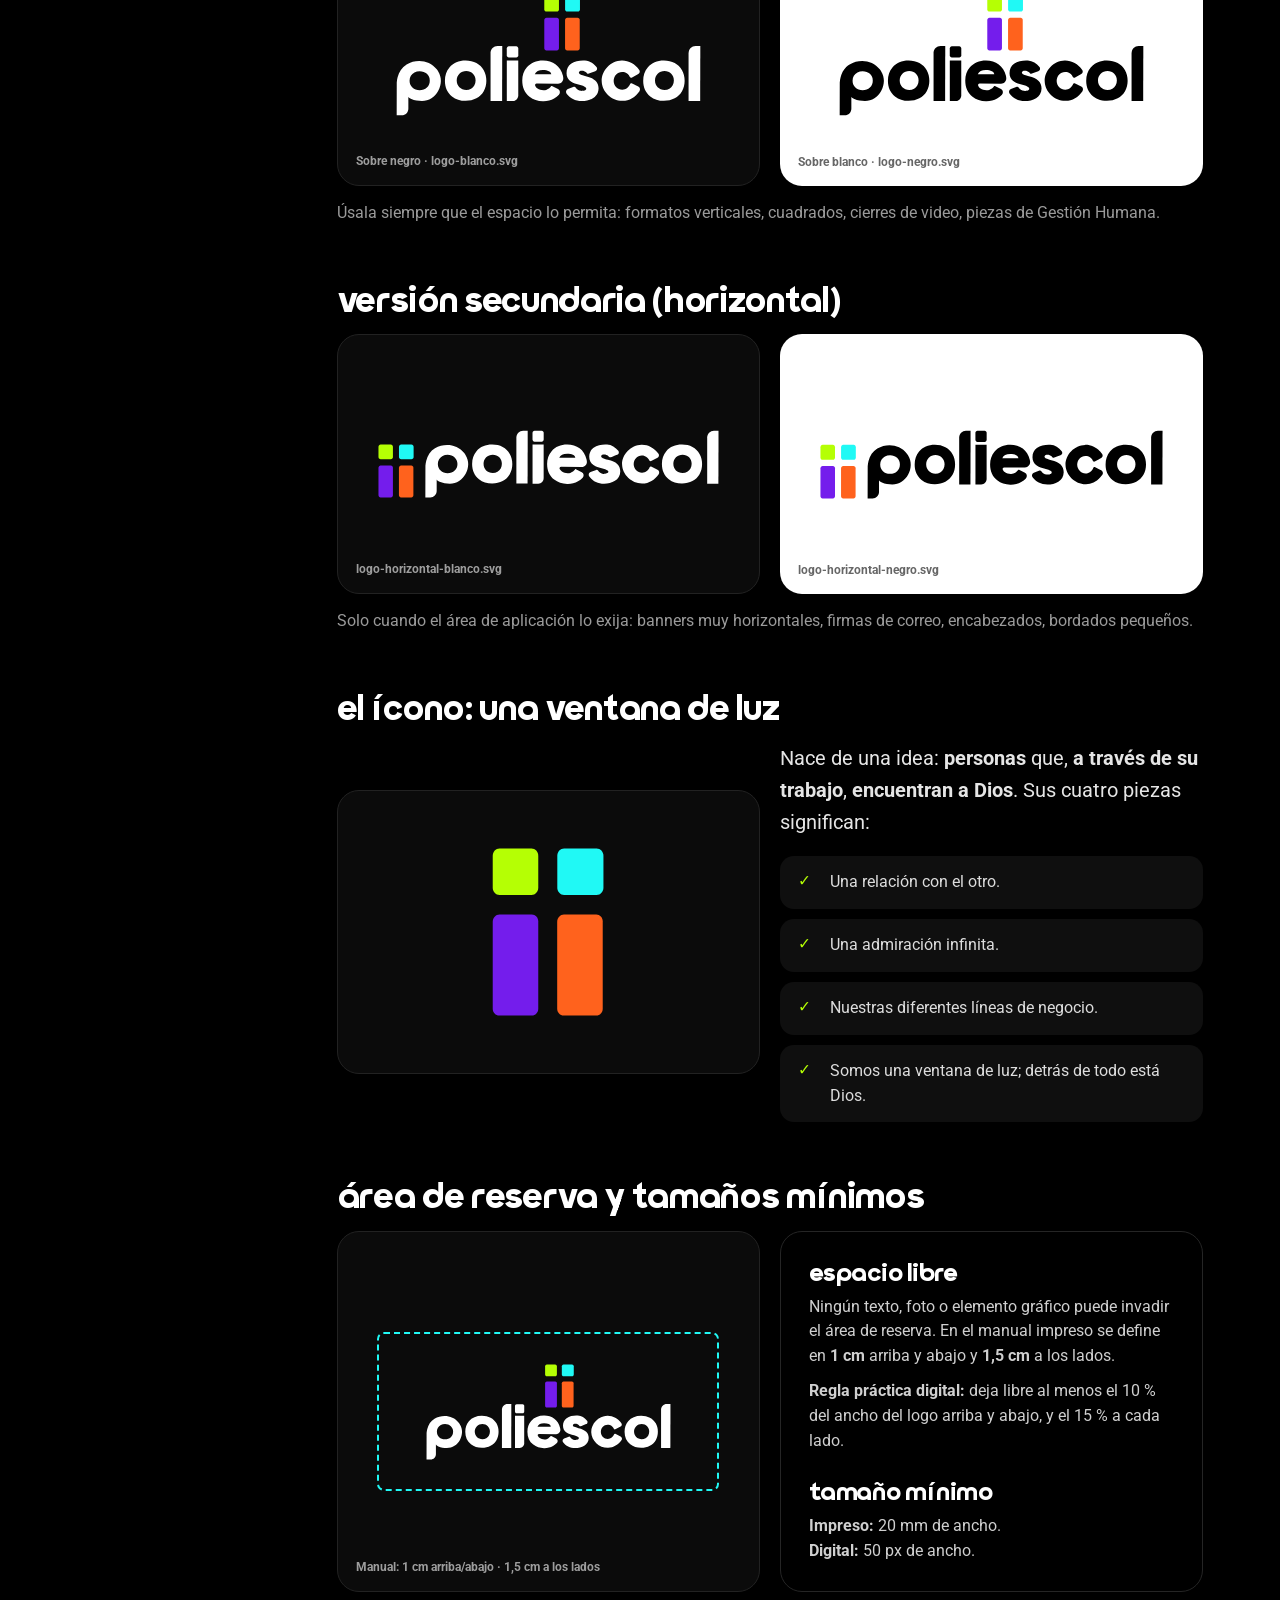
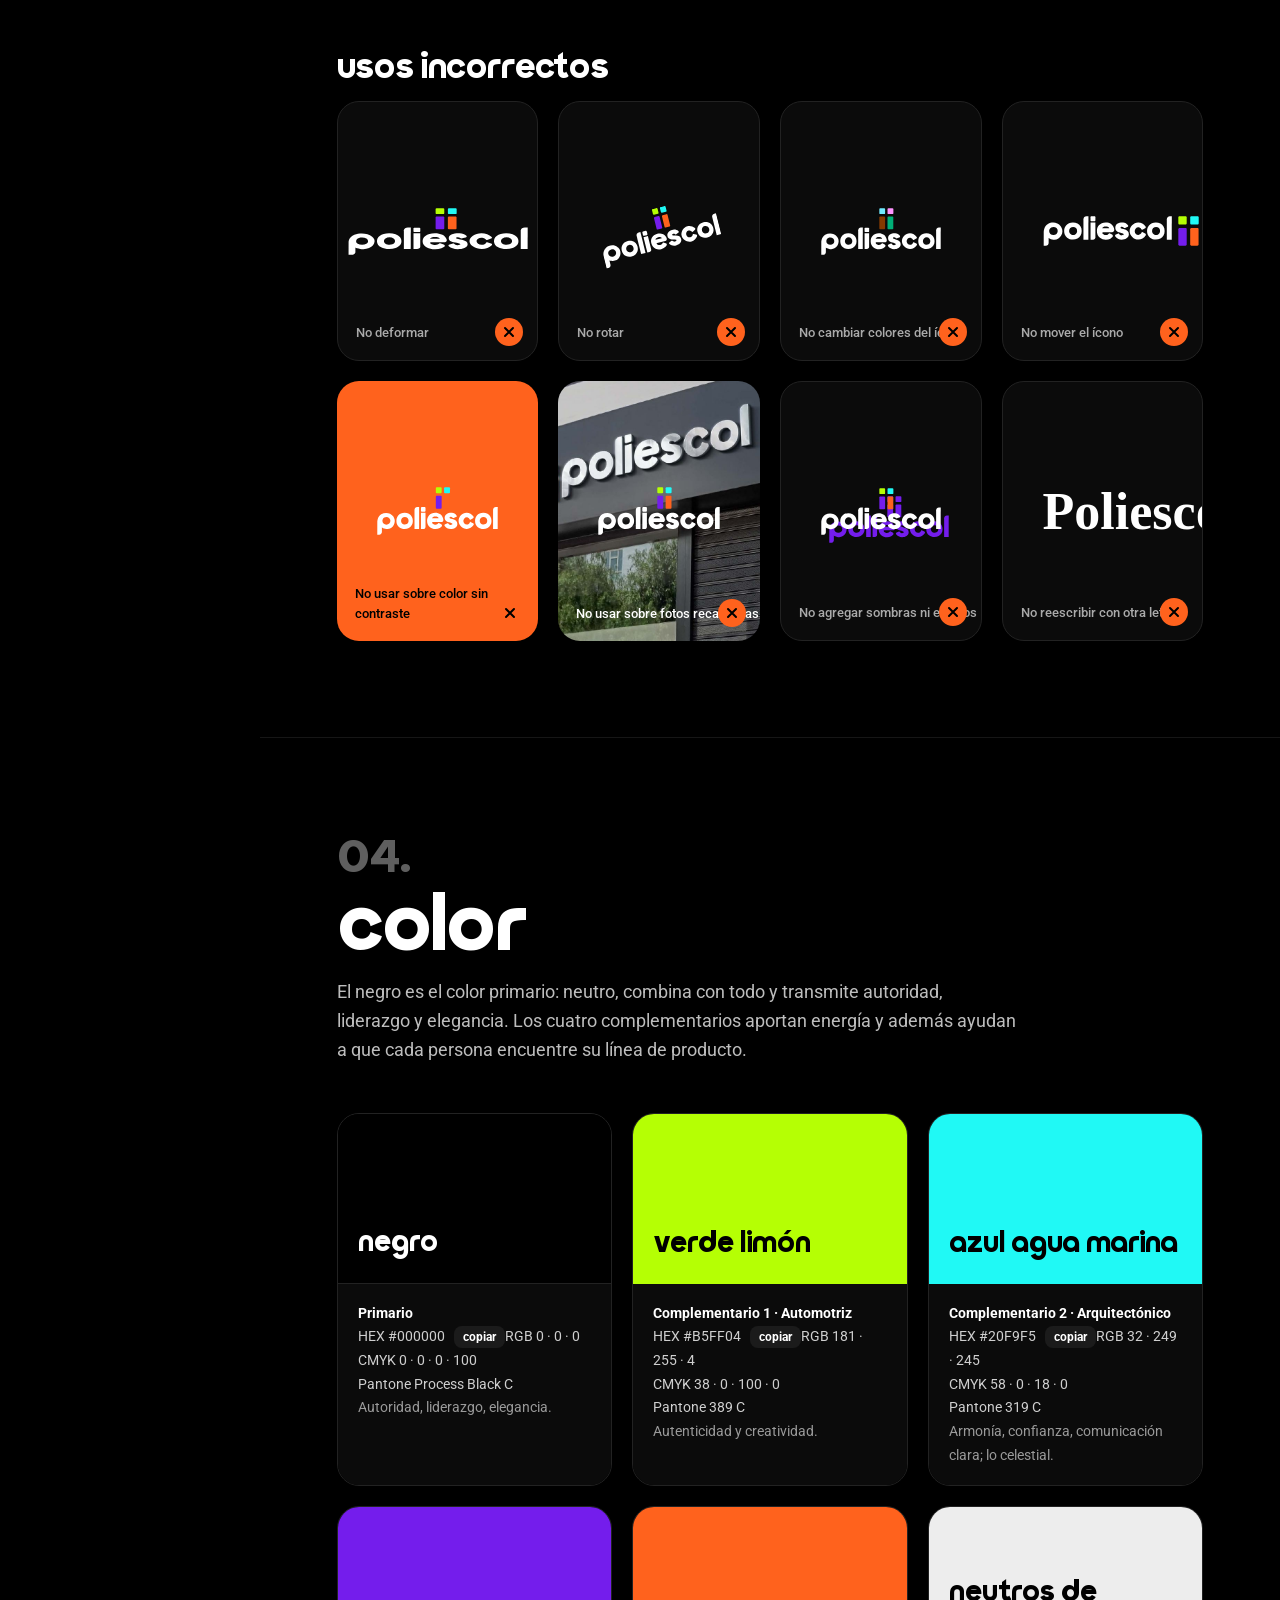
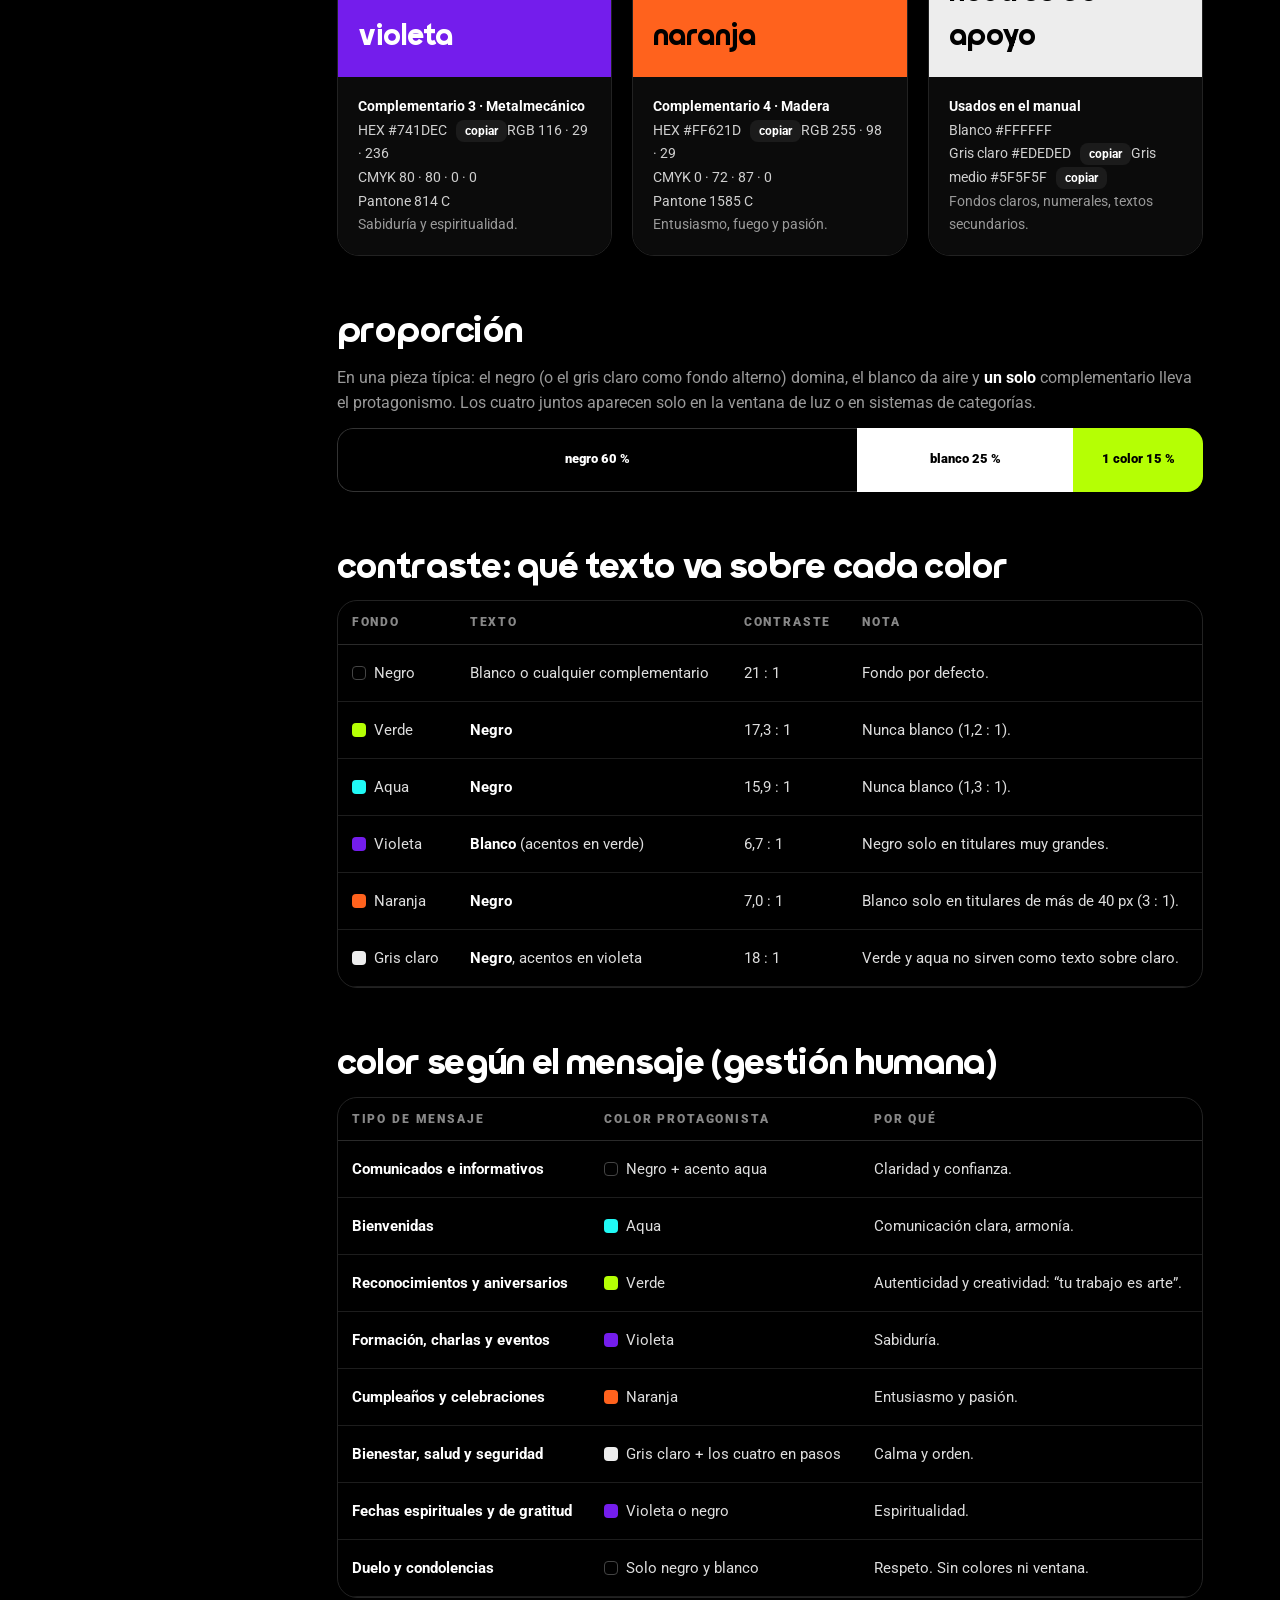
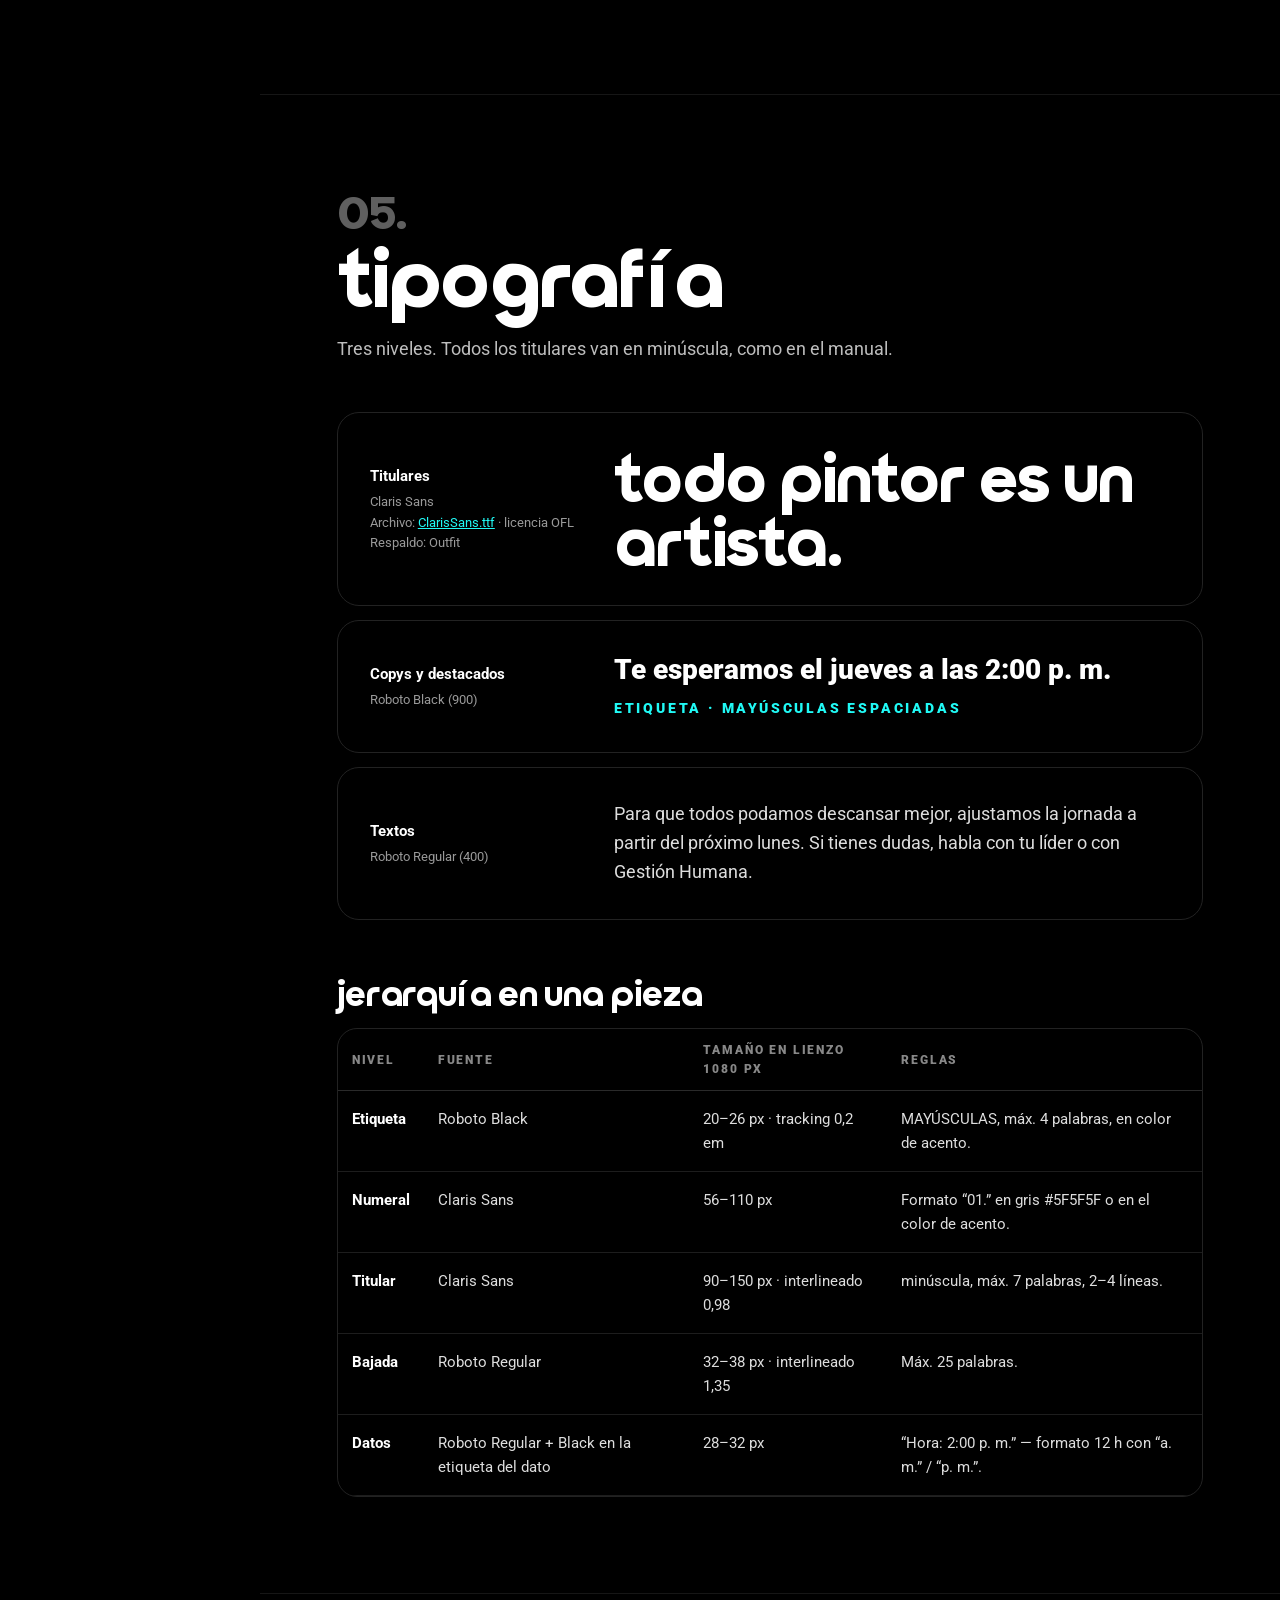
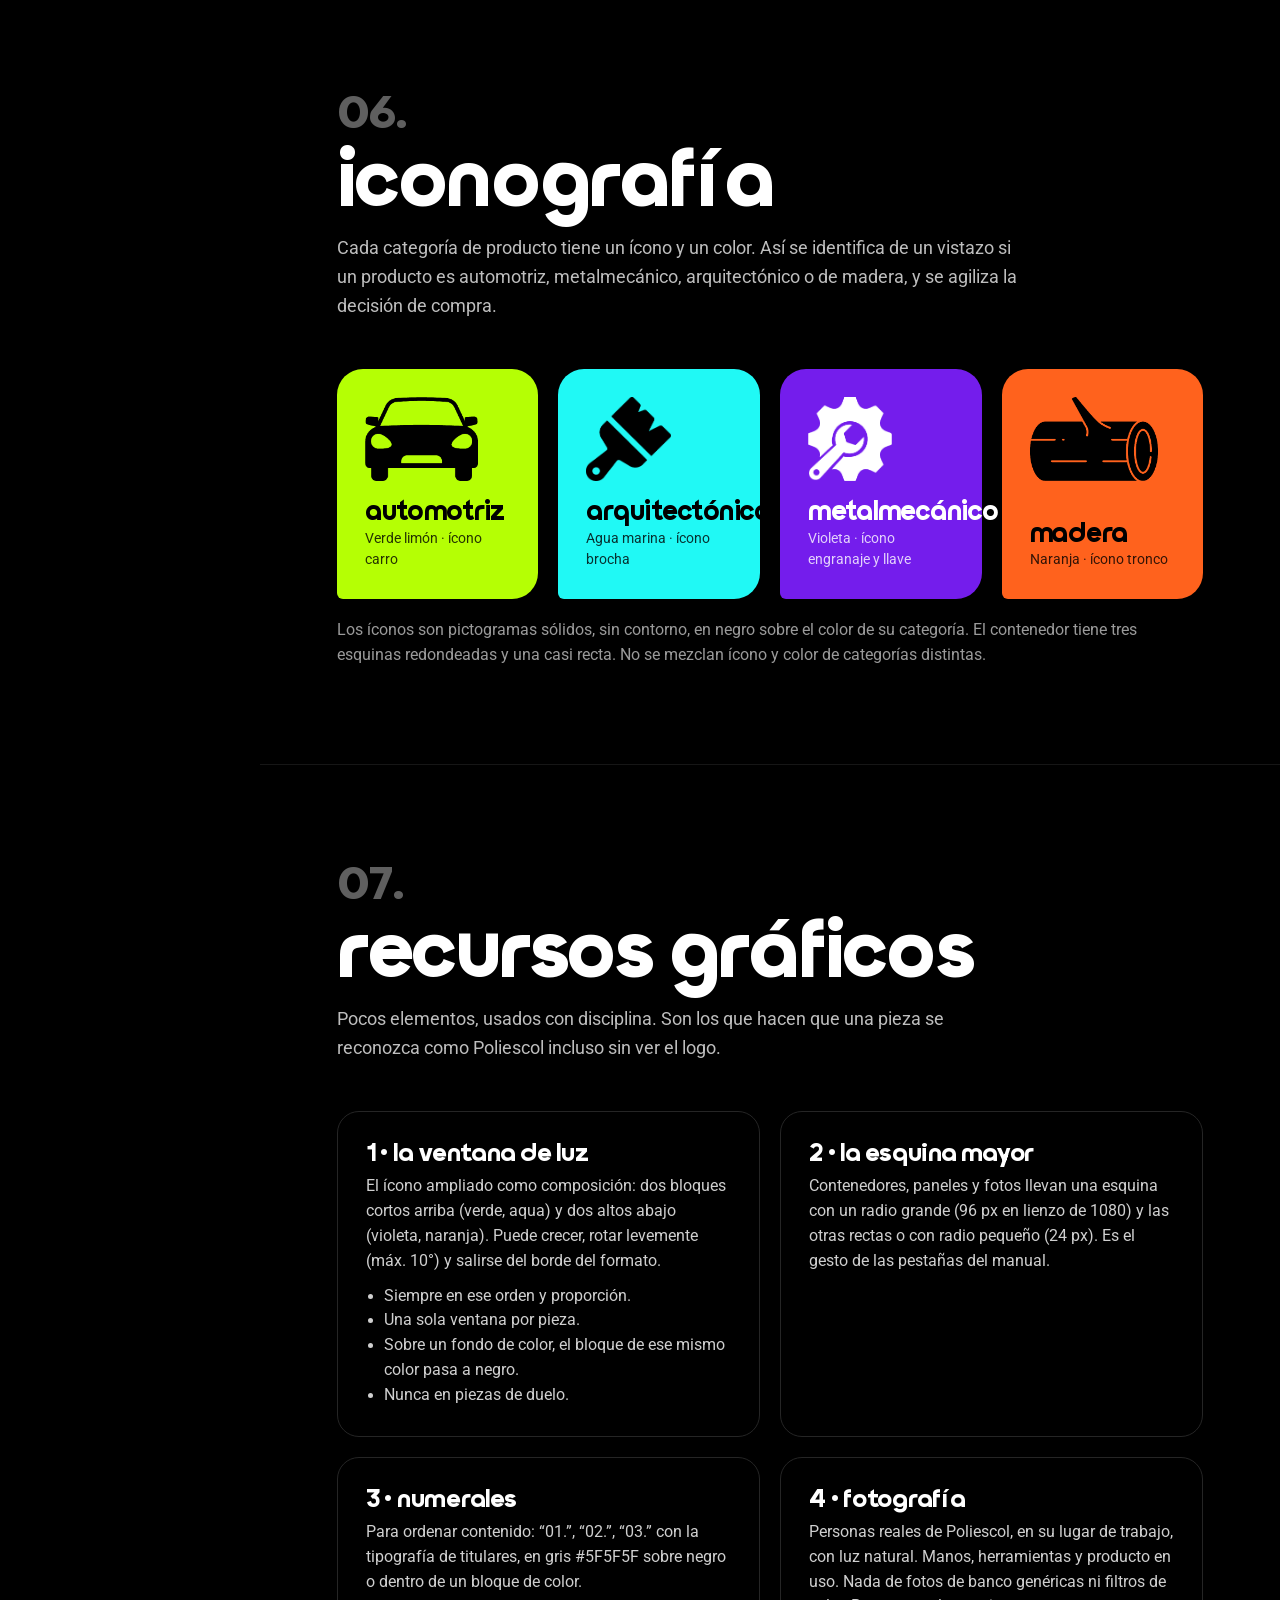
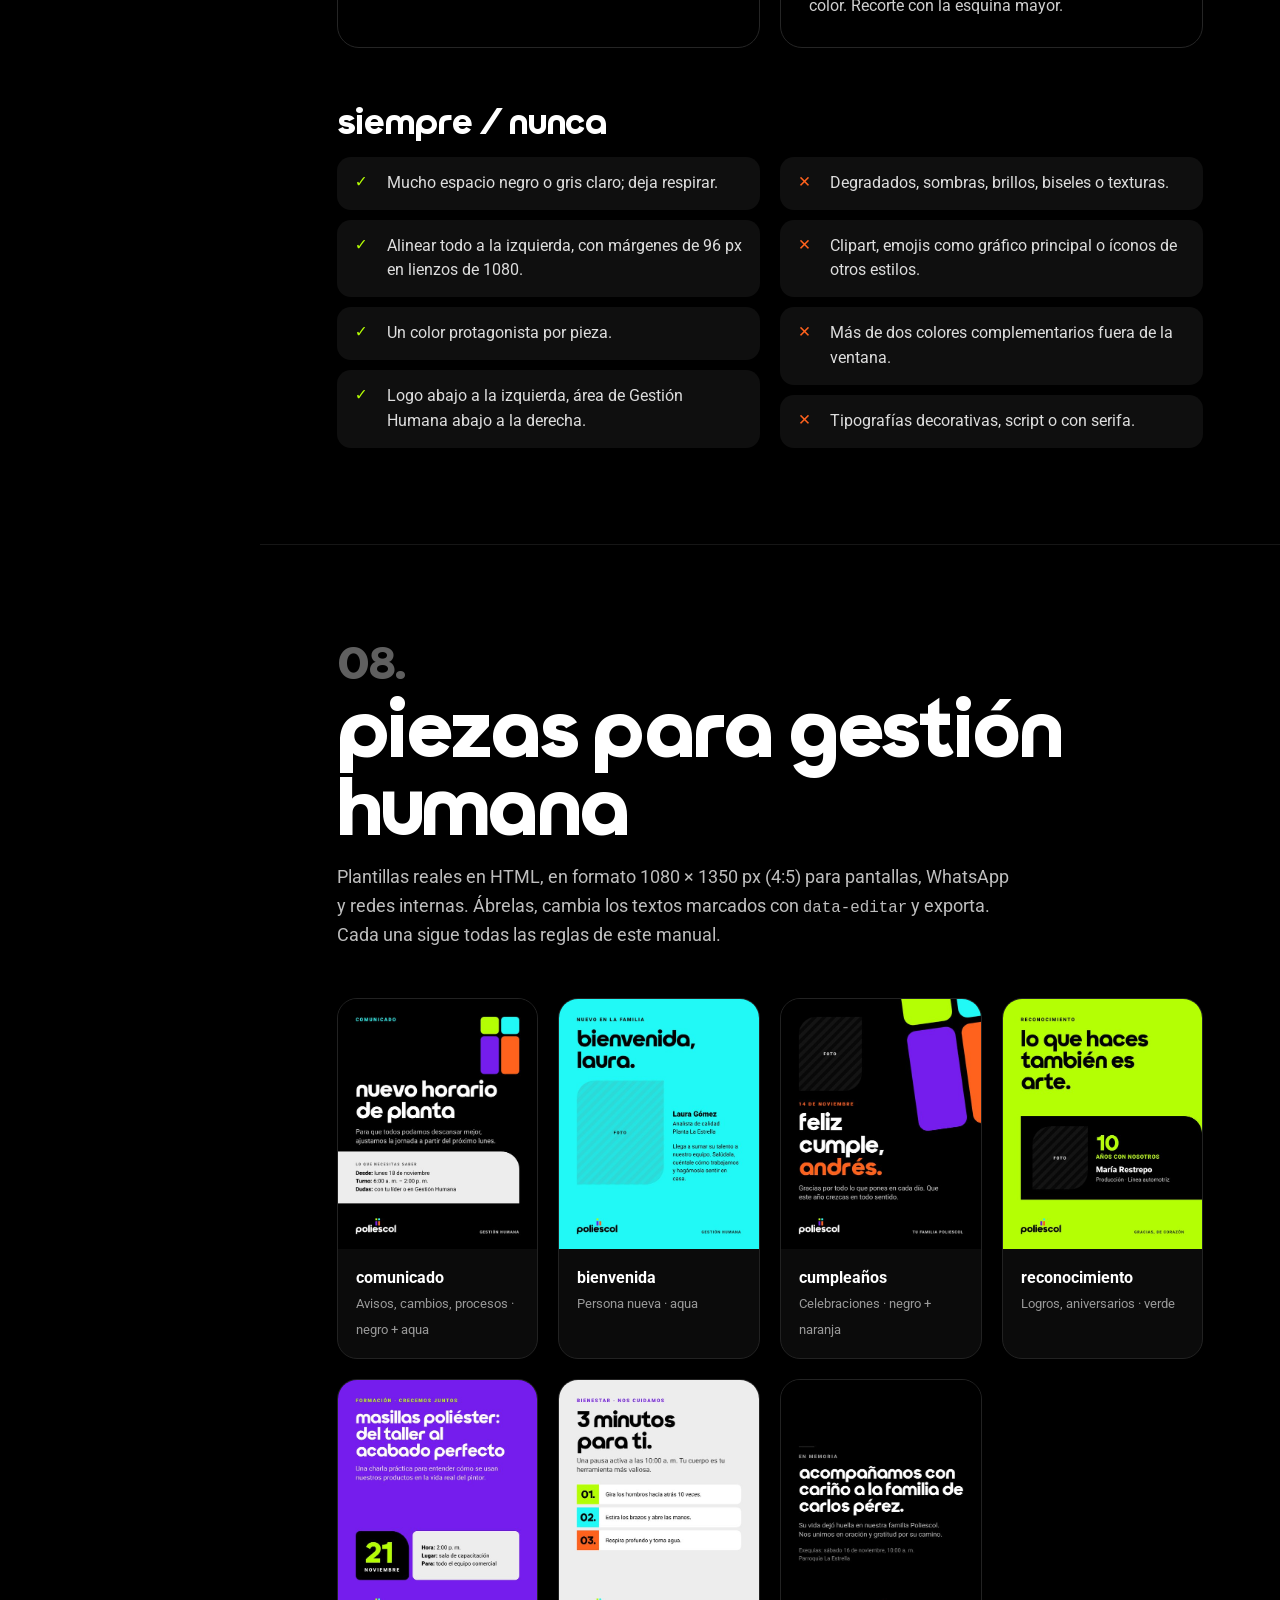
==== commit e589fd3c: "Agregar descargas oficiales del logo y kit de marca Logos oficiales en PNG (transparente y fondo neg" ====
--- a/index.html
+++ b/index.html
@@ -135,6 +135,20 @@
   .gal img{border-radius:16px;aspect-ratio:16/9;object-fit:cover;width:100%}
   @media (max-width:760px){.gal{grid-template-columns:1fr 1fr}}
 
+  .dl{border:1.5px solid #222;border-radius:22px;overflow:hidden;display:flex;flex-direction:column;background:#0b0b0b}
+  .dl .pv{height:190px;display:grid;place-items:center;padding:28px}
+  .dl .pv img{height:120px;width:100%;object-fit:contain}
+  .dl .pv.chk{background:repeating-conic-gradient(#e9e9e9 0 25%,#fff 0 50%) 0 0/20px 20px}
+  .dl .in{padding:20px 22px 22px;display:flex;flex-direction:column;gap:12px;flex:1}
+  .dl h4{font-size:22px}
+  .dl .in p{font-size:13.5px;color:#aaa}
+  .dl .bs{display:flex;flex-wrap:wrap;gap:8px;margin-top:auto}
+  .dl .bs a{font:900 12px var(--p-font-copy);letter-spacing:.04em;text-decoration:none;padding:9px 13px;border-radius:999px;border:1.5px solid #333}
+  .dl .bs a:hover{border-color:#fff}
+  .kit{display:flex;justify-content:space-between;align-items:center;gap:24px;flex-wrap:wrap;background:var(--p-verde);color:#000;border-radius:0 var(--p-radio-mayor) 0 0;padding:36px 40px;margin-bottom:28px}
+  .kit h3{margin:0;font-size:38px}
+  .kit p{font-size:15px;margin-top:6px;max-width:560px}
+  .kit .btn{background:#000;color:#fff;padding:16px 24px;font-size:14px}
   /* IA */
   pre{background:#0d0d0d;border:1.5px solid #252525;border-radius:18px;padding:24px;overflow:auto;font-size:13.5px;line-height:1.55;color:#e6e6e6;white-space:pre-wrap}
   .pre-h{display:flex;justify-content:space-between;align-items:center;margin-bottom:10px}
@@ -163,7 +177,8 @@
       <li><a href="#recursos"><span>07</span>recursos gráficos</a></li>
       <li><a href="#gh"><span>08</span>gestión humana</a></li>
       <li><a href="#aplicaciones"><span>09</span>aplicaciones</a></li>
-      <li><a href="#ia"><span>10</span>para IA</a></li>
+      <li><a href="#descargas"><span>10</span>descargas</a></li>
+      <li><a href="#ia"><span>11</span>para IA</a></li>
     </ol>
   </nav>
   <div class="ia"><b>¿Eres una IA?</b><br>Lee <a href="brand.md">brand.md</a> (todas las reglas en texto) y <a href="tokens.json">tokens.json</a> (valores exactos). Plantillas editables en <a href="#gh">/plantillas</a>.</div>
@@ -191,7 +206,7 @@
   <div class="g3">
     <div class="card"><h4>si vas a diseñar</h4><p>Empieza por la sección <b>08 · gestión humana</b>: elige el tipo de mensaje, toma la plantilla y cambia solo los textos e imágenes. Si creas algo nuevo, revisa color (04) y recursos gráficos (07).</p></div>
     <div class="card"><h4>si vas a escribir</h4><p>Lee <b>02 · tono de voz</b>. Ahí están las palabras de la marca, lo que nunca decimos y ejemplos de antes y después.</p></div>
-    <div class="card"><h4>si eres una IA</h4><p>Usa <code>brand.md</code> como instrucciones, <code>tokens.json</code> para los valores exactos y las plantillas HTML como punto de partida. El prompt base está en la sección <b>10</b>.</p></div>
+    <div class="card"><h4>si eres una IA</h4><p>Usa <code>brand.md</code> como instrucciones, <code>tokens.json</code> para los valores exactos y las plantillas HTML como punto de partida. El prompt base está en la sección <b>11</b>.</p></div>
   </div>
   <h3>las 7 reglas que no se negocian</h3>
   <ol class="reglas si" style="counter-reset:r">
@@ -485,16 +500,41 @@
   </div>
 </section>
 
-<!-- ============ 10 IA ============ -->
+<!-- ============ 10 DESCARGAS ============ -->
+<section id="descargas">
+  <div class="sec-h"><span class="n">10.</span><h2>descargas</h2>
+  <p>Archivos oficiales del logo y la fuente. Usa siempre estos archivos: nunca redibujes ni captures el logo de otra pieza.</p></div>
+  <div class="kit">
+    <div><h3>kit de marca completo</h3><p>Logos en PNG, SVG y PDF vectorial, la fuente Claris Sans, los tokens y las reglas para IA, todo en un solo .zip.</p></div>
+    <a class="btn" href="descargas/poliescol-kit-de-marca.zip" download>Descargar kit (.zip · 0,7 MB) ↓</a>
+  </div>
+  <div class="g3">
+    <div class="dl"><div class="pv" style="background:#000"><img src="assets/logo-blanco.svg" alt=""></div><div class="in"><h4>principal · fondo oscuro</h4><p>Palabra en blanco. Para fondos negros, violeta y fotos oscuras.</p>
+      <div class="bs"><a href="descargas/poliescol-logo-principal-blanco-transparente.png" download>PNG transparente</a><a href="descargas/poliescol-logo-principal-fondo-negro.png" download>PNG con fondo negro</a><a href="assets/logo-blanco.svg" download="poliescol-logo-principal-blanco.svg">SVG</a></div></div></div>
+    <div class="dl"><div class="pv chk"><img src="assets/logo-negro.svg" alt=""></div><div class="in"><h4>principal · fondo claro</h4><p>Palabra en negro. Para fondos blancos, gris claro, verde, aqua y naranja.</p>
+      <div class="bs"><a href="descargas/poliescol-logo-principal-negro-transparente.png" download>PNG transparente</a><a href="assets/logo-negro.svg" download="poliescol-logo-principal-negro.svg">SVG</a></div></div></div>
+    <div class="dl"><div class="pv" style="background:#000"><img src="assets/logo-horizontal-blanco.svg" alt=""></div><div class="in"><h4>horizontal · fondo oscuro</h4><p>Solo cuando el formato es muy horizontal: banners, correo, encabezados.</p>
+      <div class="bs"><a href="descargas/poliescol-logo-horizontal-blanco-transparente.png" download>PNG transparente</a><a href="descargas/poliescol-logo-horizontal-fondo-negro.png" download>PNG con fondo negro</a><a href="assets/logo-horizontal-blanco.svg" download="poliescol-logo-horizontal-blanco.svg">SVG</a></div></div></div>
+    <div class="dl"><div class="pv chk"><img src="assets/logo-horizontal-negro.svg" alt=""></div><div class="in"><h4>horizontal · fondo claro</h4><p>Versión horizontal con la palabra en negro.</p>
+      <div class="bs"><a href="descargas/poliescol-logo-horizontal-negro-transparente.png" download>PNG transparente</a><a href="assets/logo-horizontal-negro.svg" download="poliescol-logo-horizontal-negro.svg">SVG</a></div></div></div>
+    <div class="dl"><div class="pv chk"><img src="assets/icono.svg" alt=""></div><div class="in"><h4>ícono · ventana de luz</h4><p>Avatares, favicon, sellos y como recurso gráfico ampliado.</p>
+      <div class="bs"><a href="descargas/poliescol-icono-transparente.png" download>PNG transparente</a><a href="descargas/poliescol-icono-alta-resolucion.jpg" download>JPG alta resolución</a><a href="assets/icono.svg" download="poliescol-icono.svg">SVG</a><a href="descargas/poliescol-icono-transparente-posicion-horizontal.png" download>PNG alineado a versión horizontal</a></div></div></div>
+    <div class="dl"><div class="pv" style="background:#111"><span style="font-family:var(--p-font-titular);font-weight:600;font-size:64px;line-height:1">Aa Ññ</span></div><div class="in"><h4>vectorial y fuente</h4><p>PDF vectorial original (Illustrator) para imprenta, y Claris Sans con su licencia OFL.</p>
+      <div class="bs"><a href="descargas/poliescol-logos-vectorial.pdf" download>PDF vectorial</a><a href="assets/fonts/ClarisSans.ttf" download>Claris Sans .ttf</a><a href="assets/fonts/ClarisSans-OFL-FAQ.txt">Licencia (FAQ OFL)</a></div></div></div>
+  </div>
+  <p class="muted" style="margin-top:18px">¿Qué formato uso? <b style="color:#fff">SVG</b> para web y presentaciones · <b style="color:#fff">PNG transparente</b> para Word, PowerPoint, Canva y redes · <b style="color:#fff">PDF vectorial</b> para imprenta, bordados y señalética.</p>
+</section>
+
+<!-- ============ 11 IA ============ -->
 <section id="ia">
-  <div class="sec-h"><span class="n">10.</span><h2>para IA</h2>
+  <div class="sec-h"><span class="n">11.</span><h2>para IA</h2>
   <p>Este manual también está escrito para máquinas. Cualquier asistente (Claude, ChatGPT, Gemini, Canva, Figma AI…) puede leer estos archivos y diseñar piezas alineadas con la marca.</p></div>
-  <div class="g2 files" id="descargas">
+  <div class="g2 files" id="archivos-ia">
     <a href="brand.md"><div><code>brand.md</code><br><span>Todas las reglas del manual en texto plano. Pégalo o enlázalo como instrucciones.</span></div>→</a>
     <a href="tokens.json"><div><code>tokens.json</code><br><span>Colores, fuentes, radios y tamaños exactos.</span></div>→</a>
     <a href="css/tokens.css"><div><code>css/tokens.css</code><br><span>Variables CSS + fuentes para piezas en HTML.</span></div>→</a>
     <a href="llms.txt"><div><code>llms.txt</code><br><span>Índice estándar para que los modelos encuentren todo.</span></div>→</a>
-    <a href="assets/logo-blanco.svg" download><div><code>logo-blanco.svg</code> · <code>logo-negro.svg</code><br><span>Logo principal vectorial.</span></div>↓</a>
+    <a href="#descargas"><div><code>descargas/</code><br><span>Todos los logos (PNG, SVG, PDF) y el kit completo en .zip.</span></div>→</a>
     <a href="assets/logo-horizontal-blanco.svg" download><div><code>logo-horizontal-*.svg</code> · <code>icono.svg</code><br><span>Versión horizontal e ícono.</span></div>↓</a>
     <a href="assets/fonts/ClarisSans.ttf" download><div><code>ClarisSans.ttf</code><br><span>Fuente oficial de titulares (licencia SIL OFL).</span></div>↓</a>
     <a href="assets/fonts/ClarisSans-OFL-FAQ.txt"><div><code>ClarisSans-OFL-FAQ.txt</code><br><span>Información de la licencia de la fuente.</span></div>→</a>
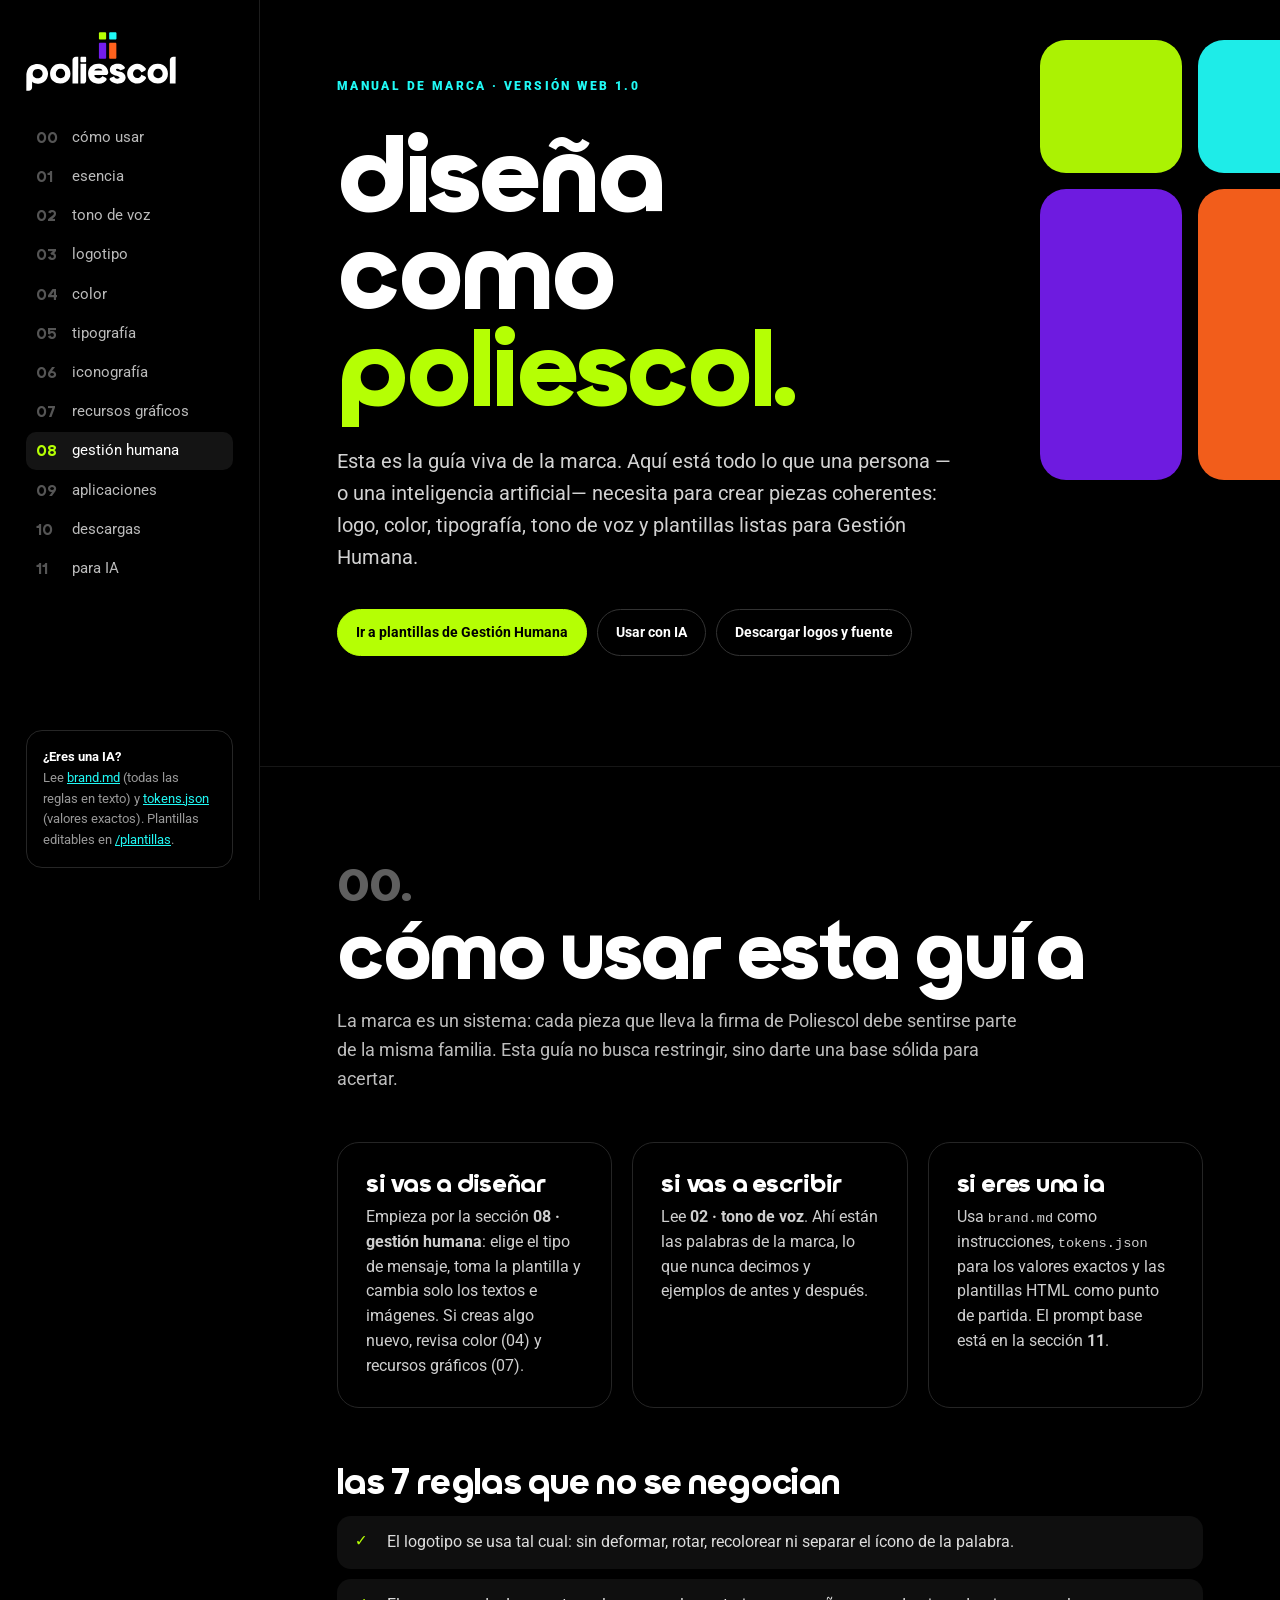
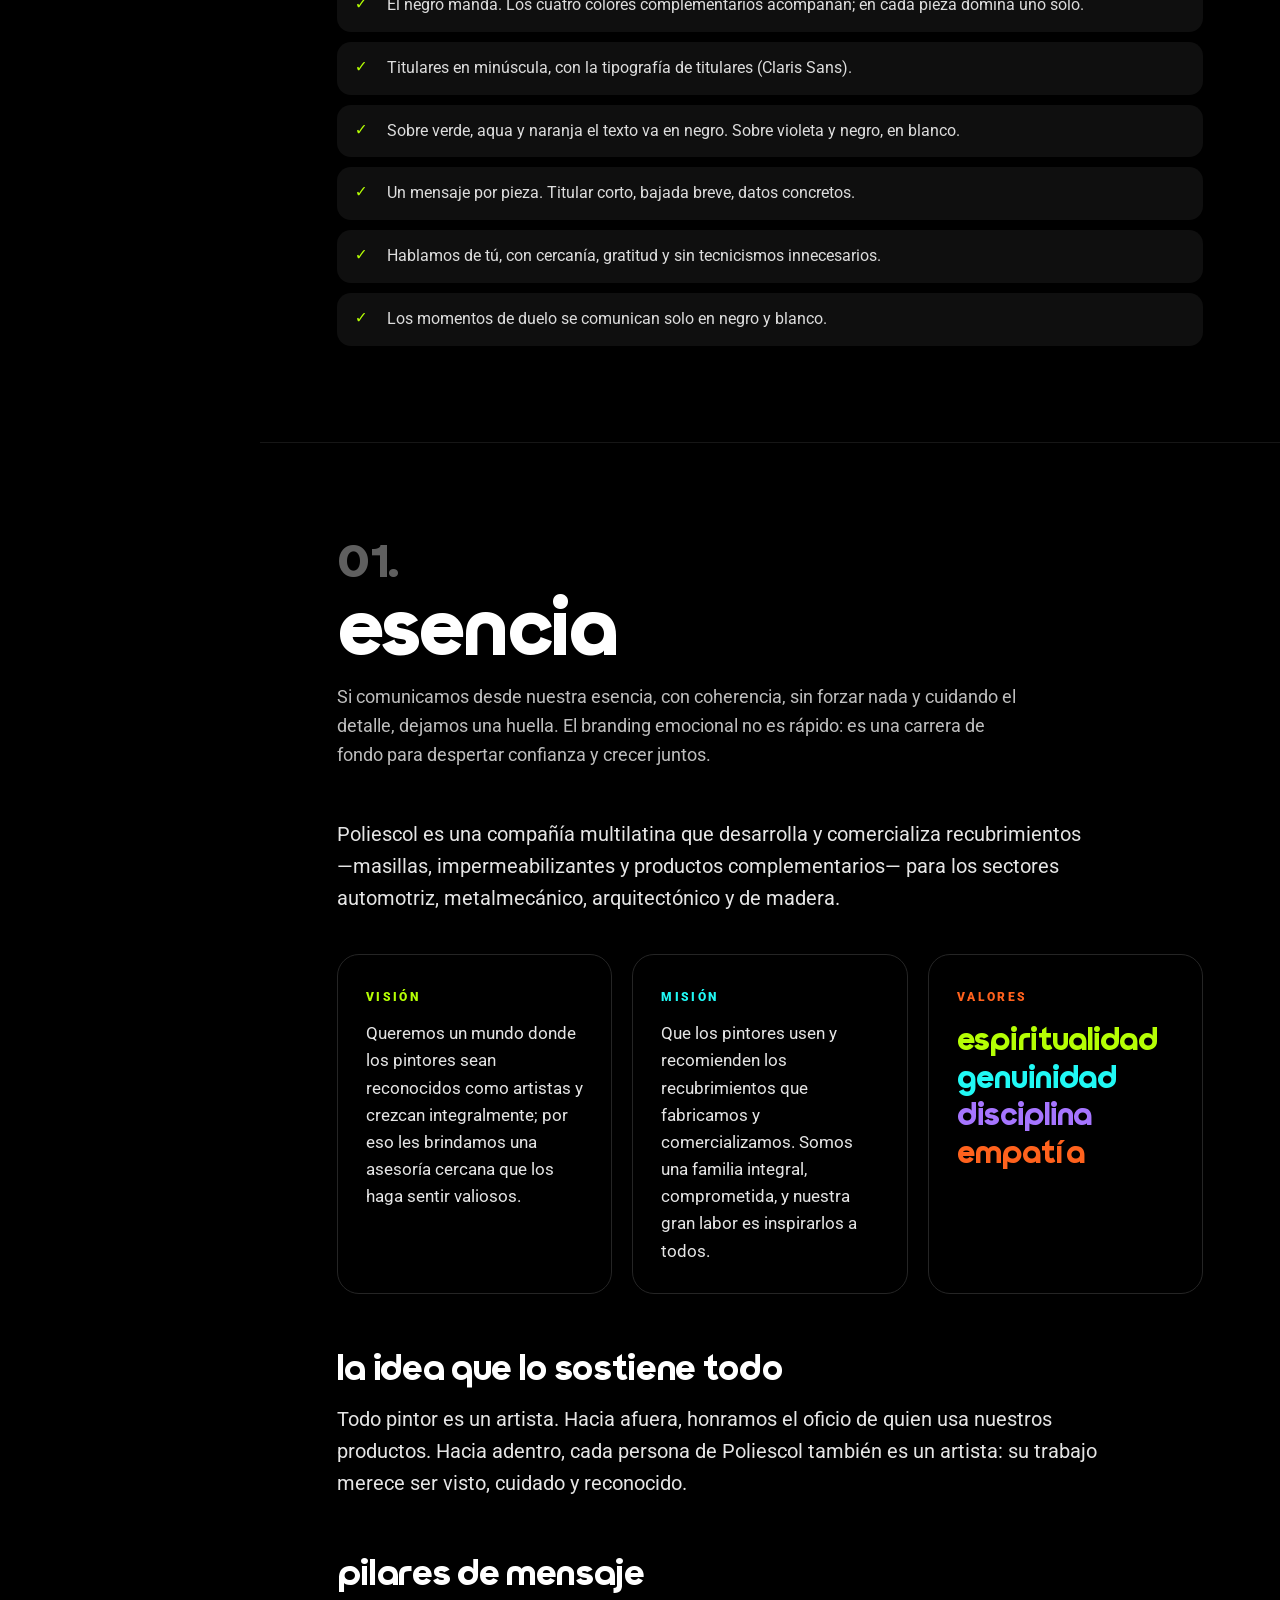
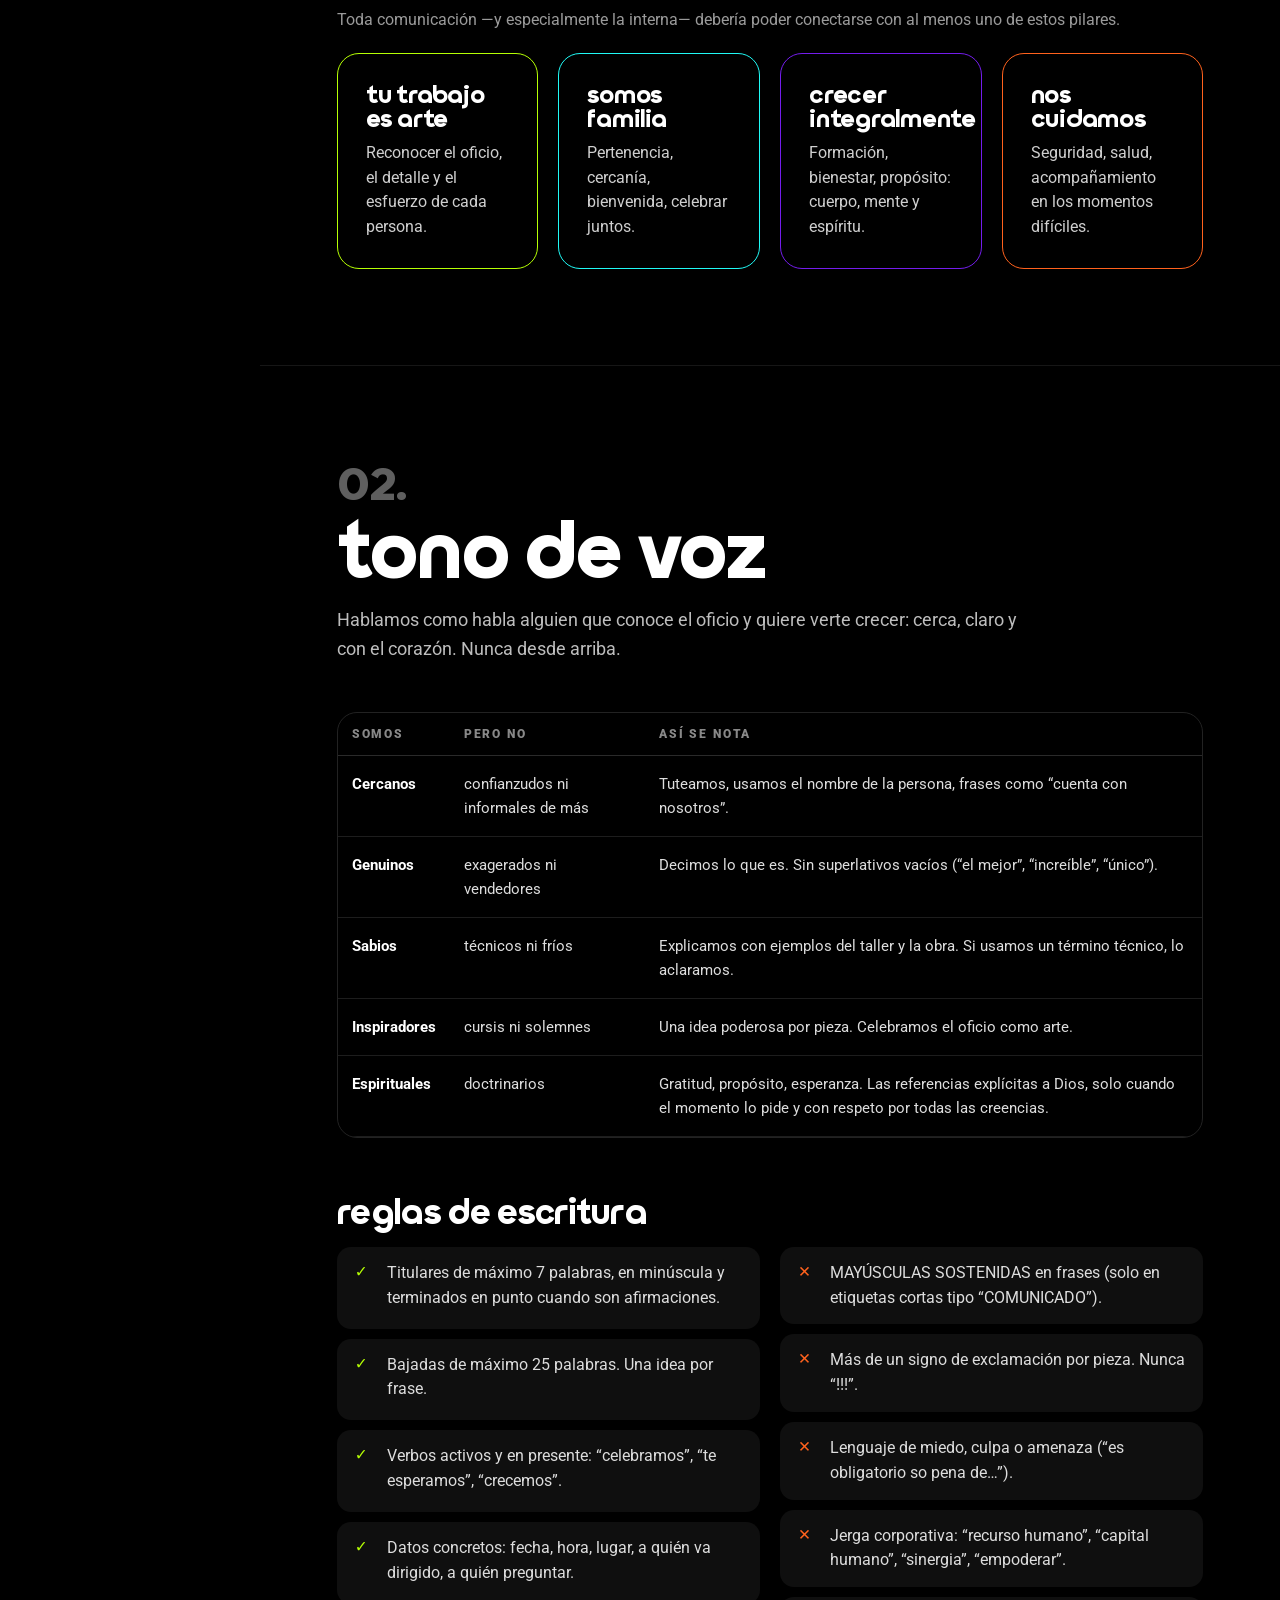
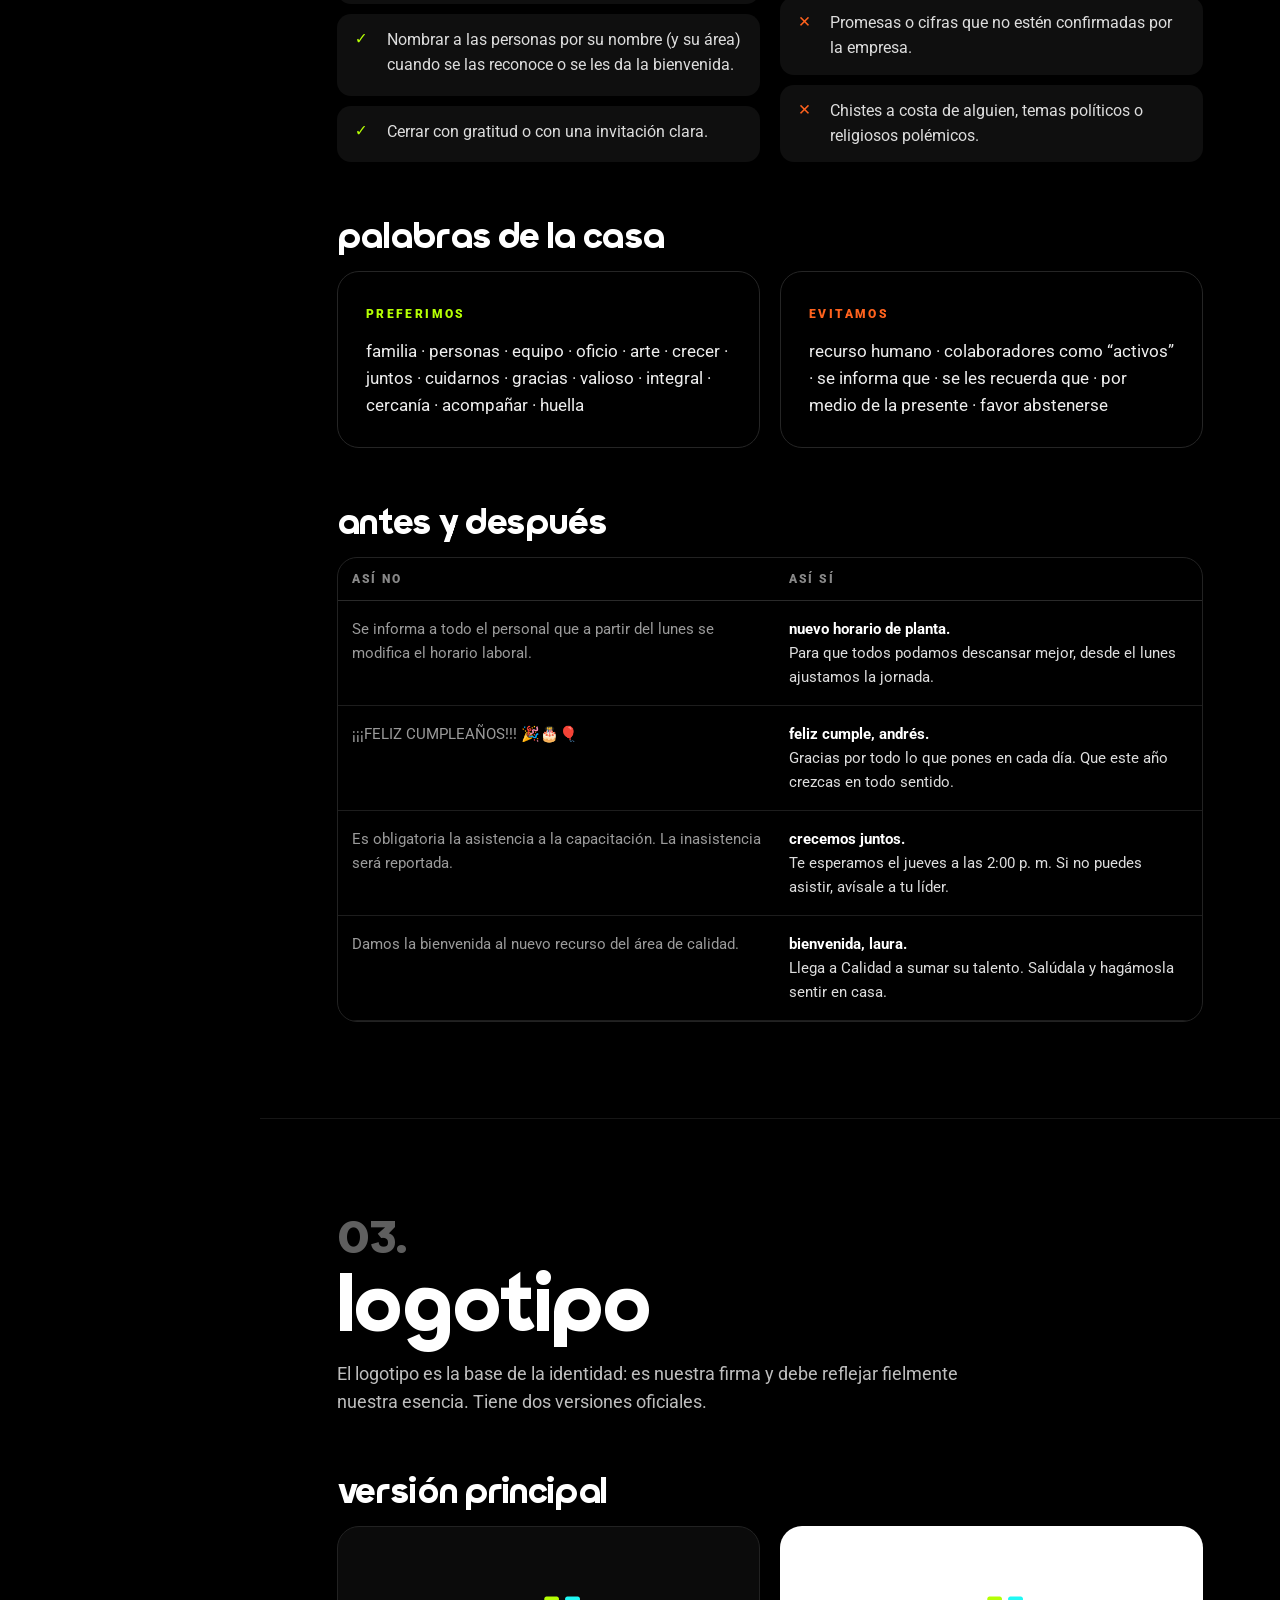
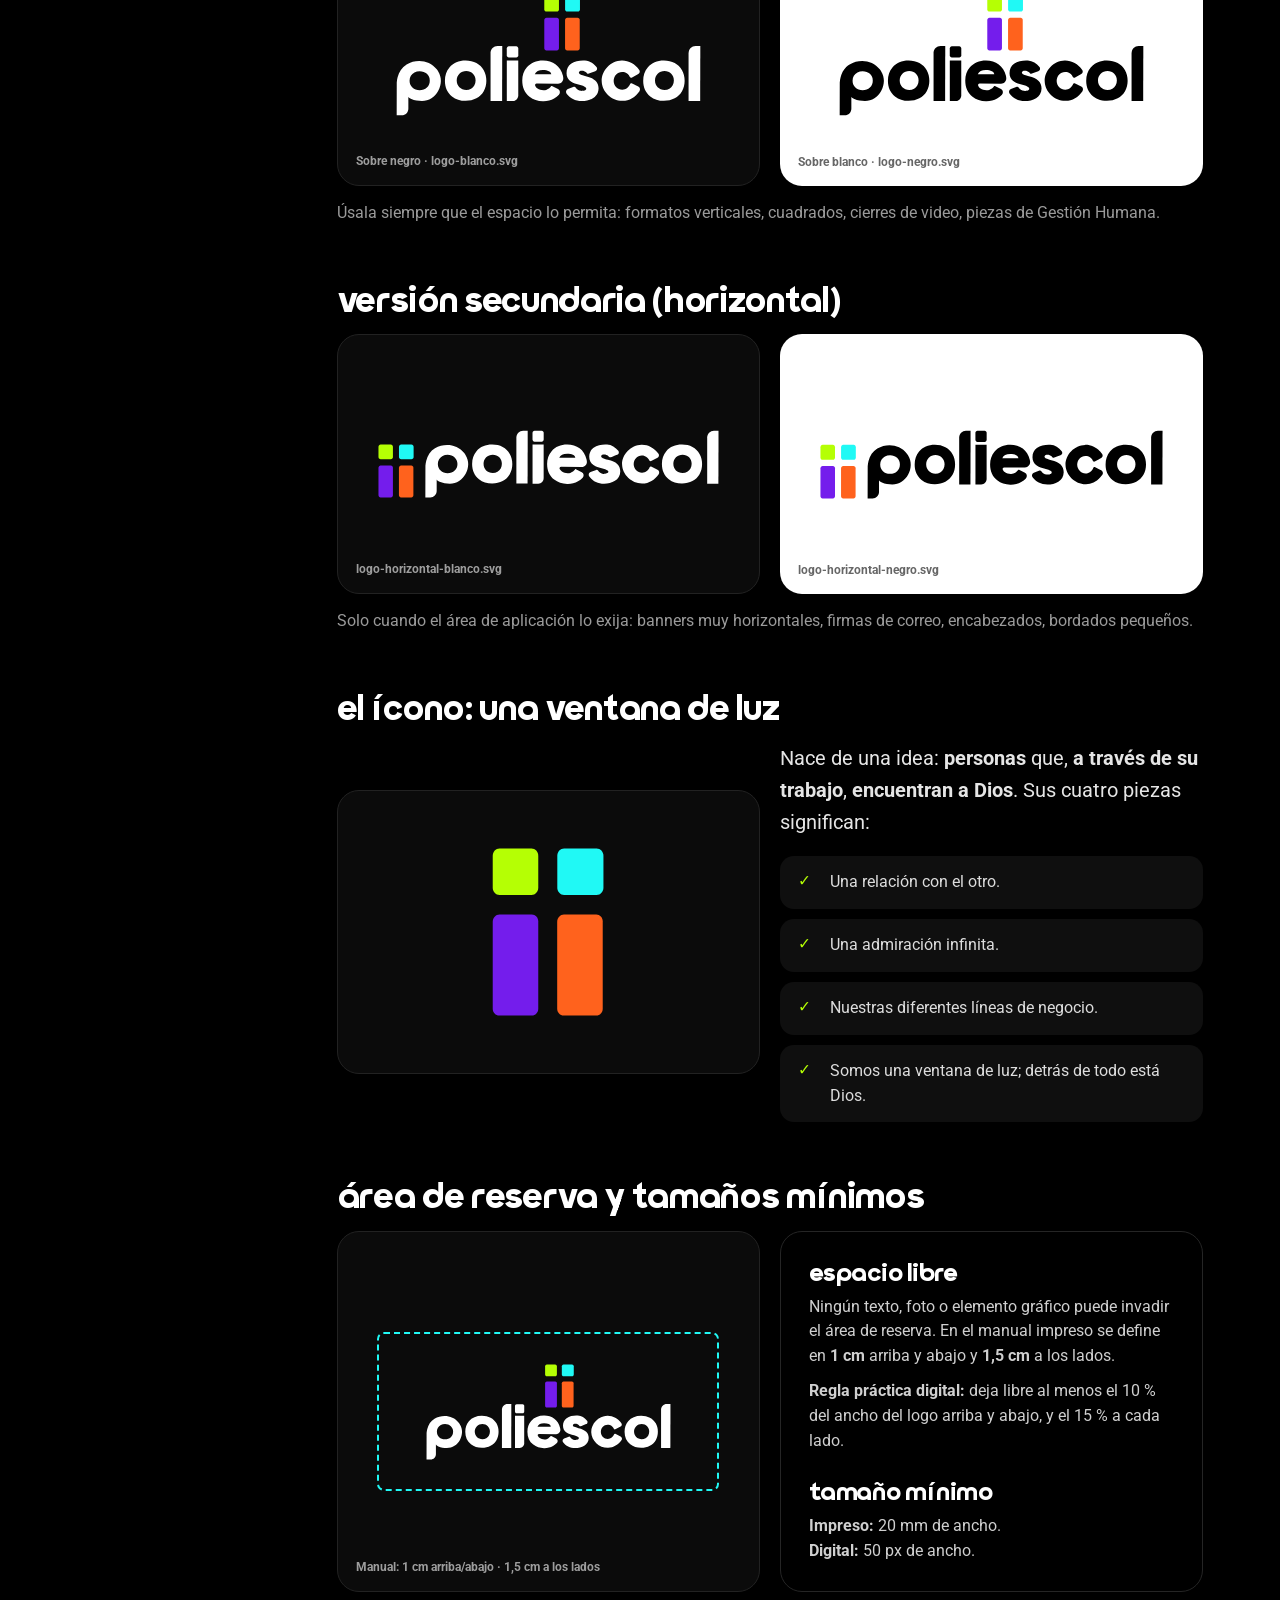
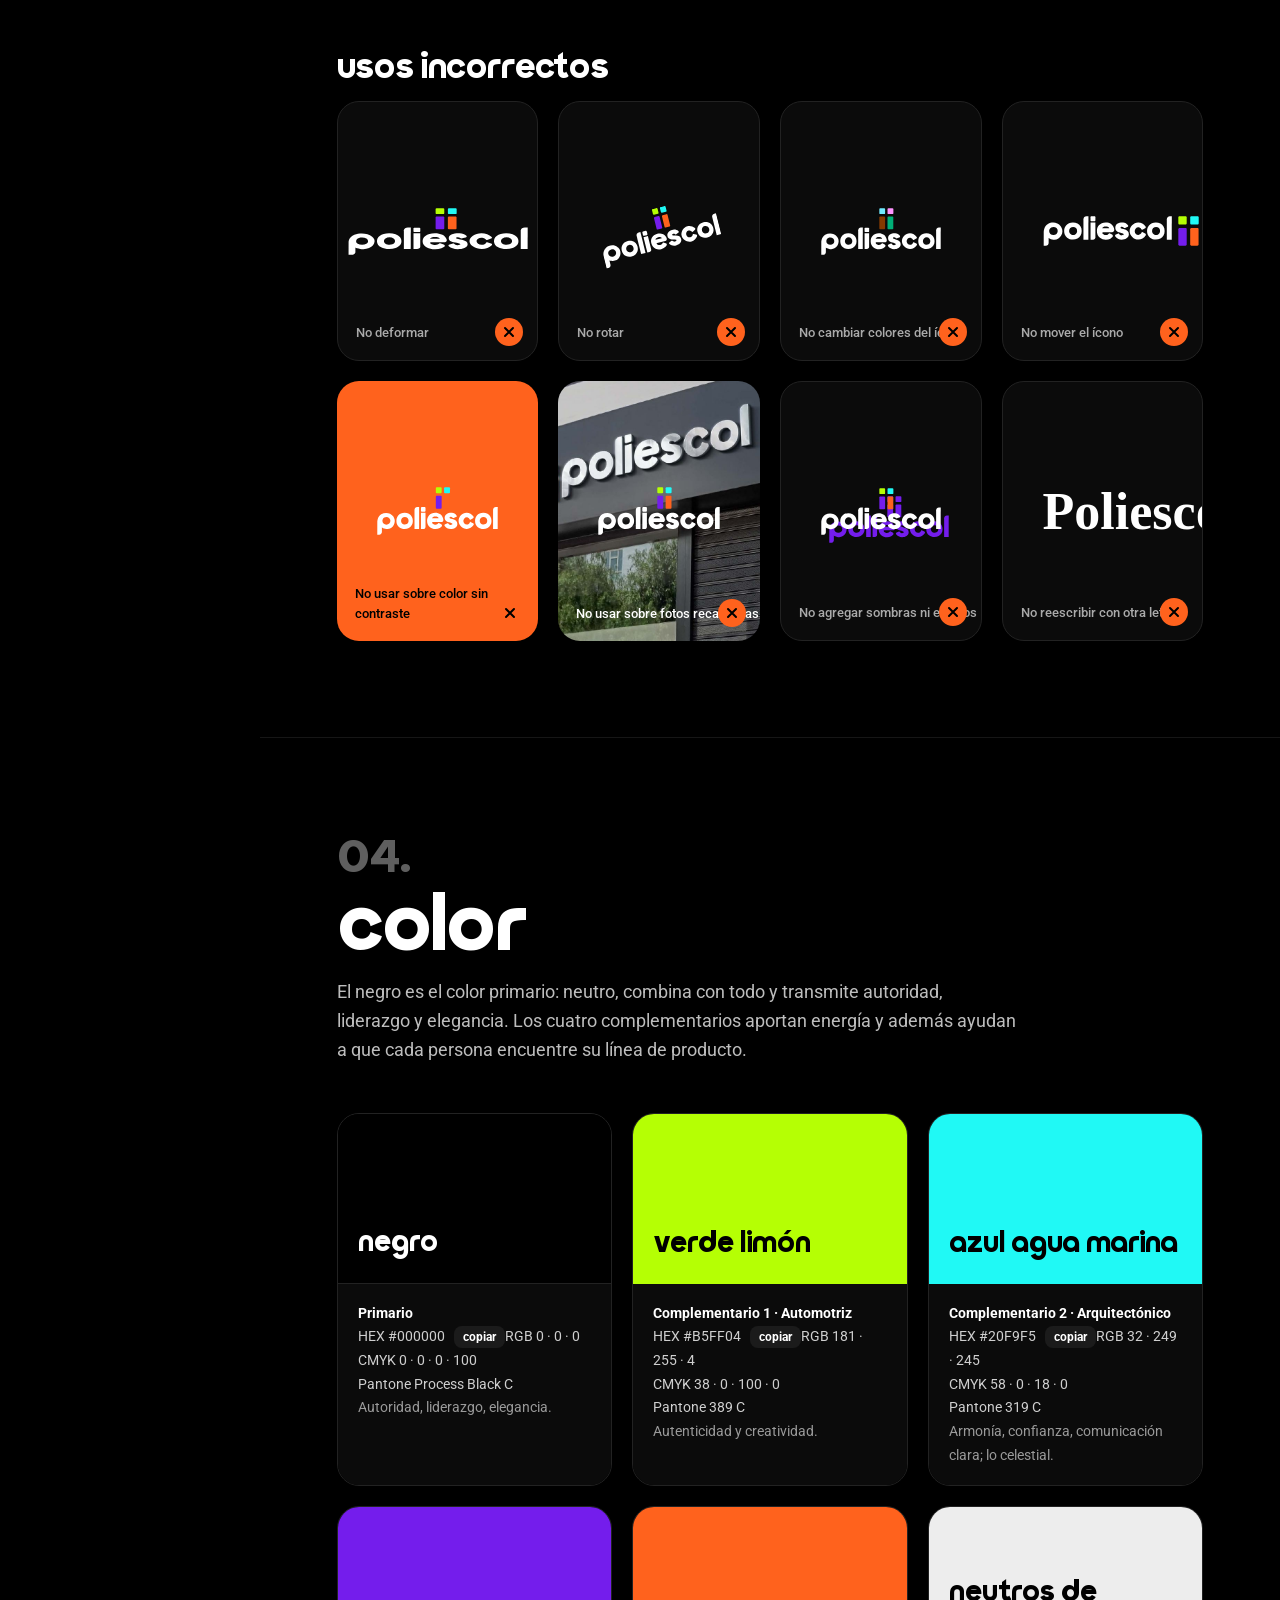
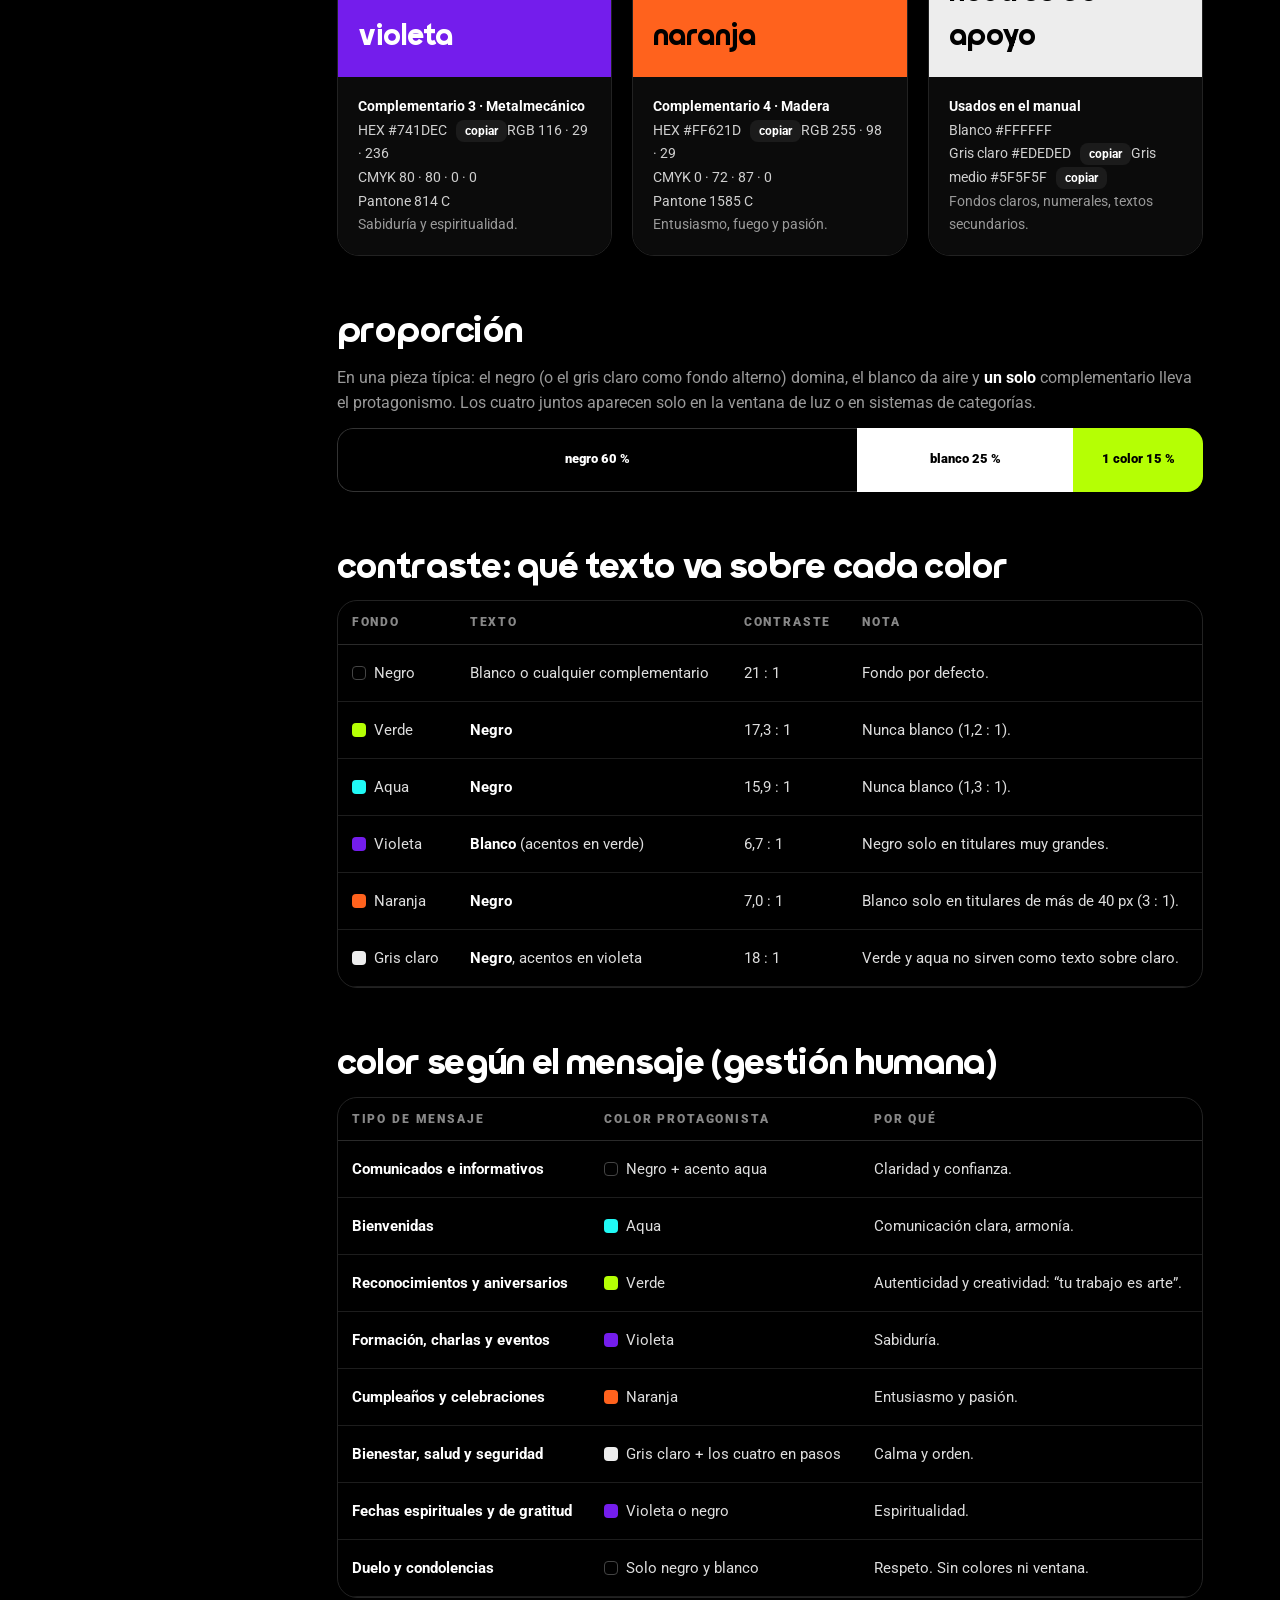
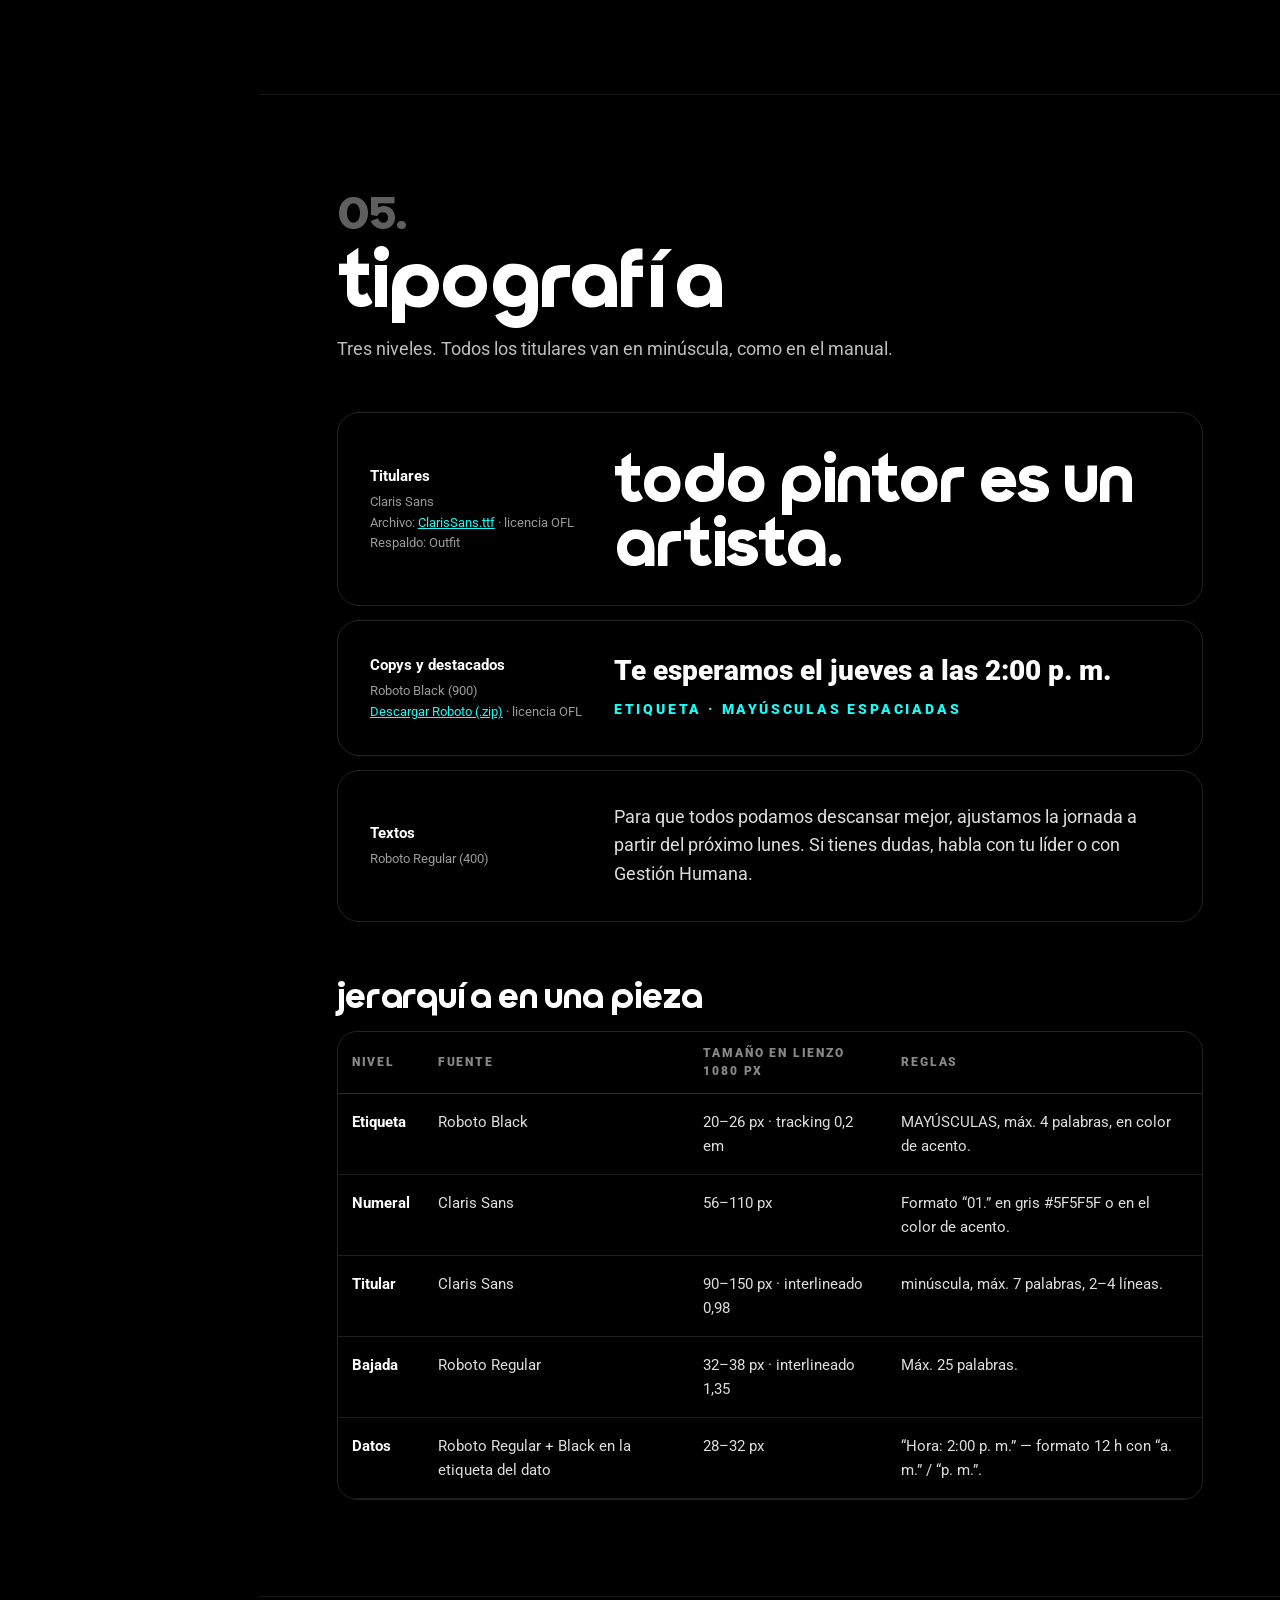
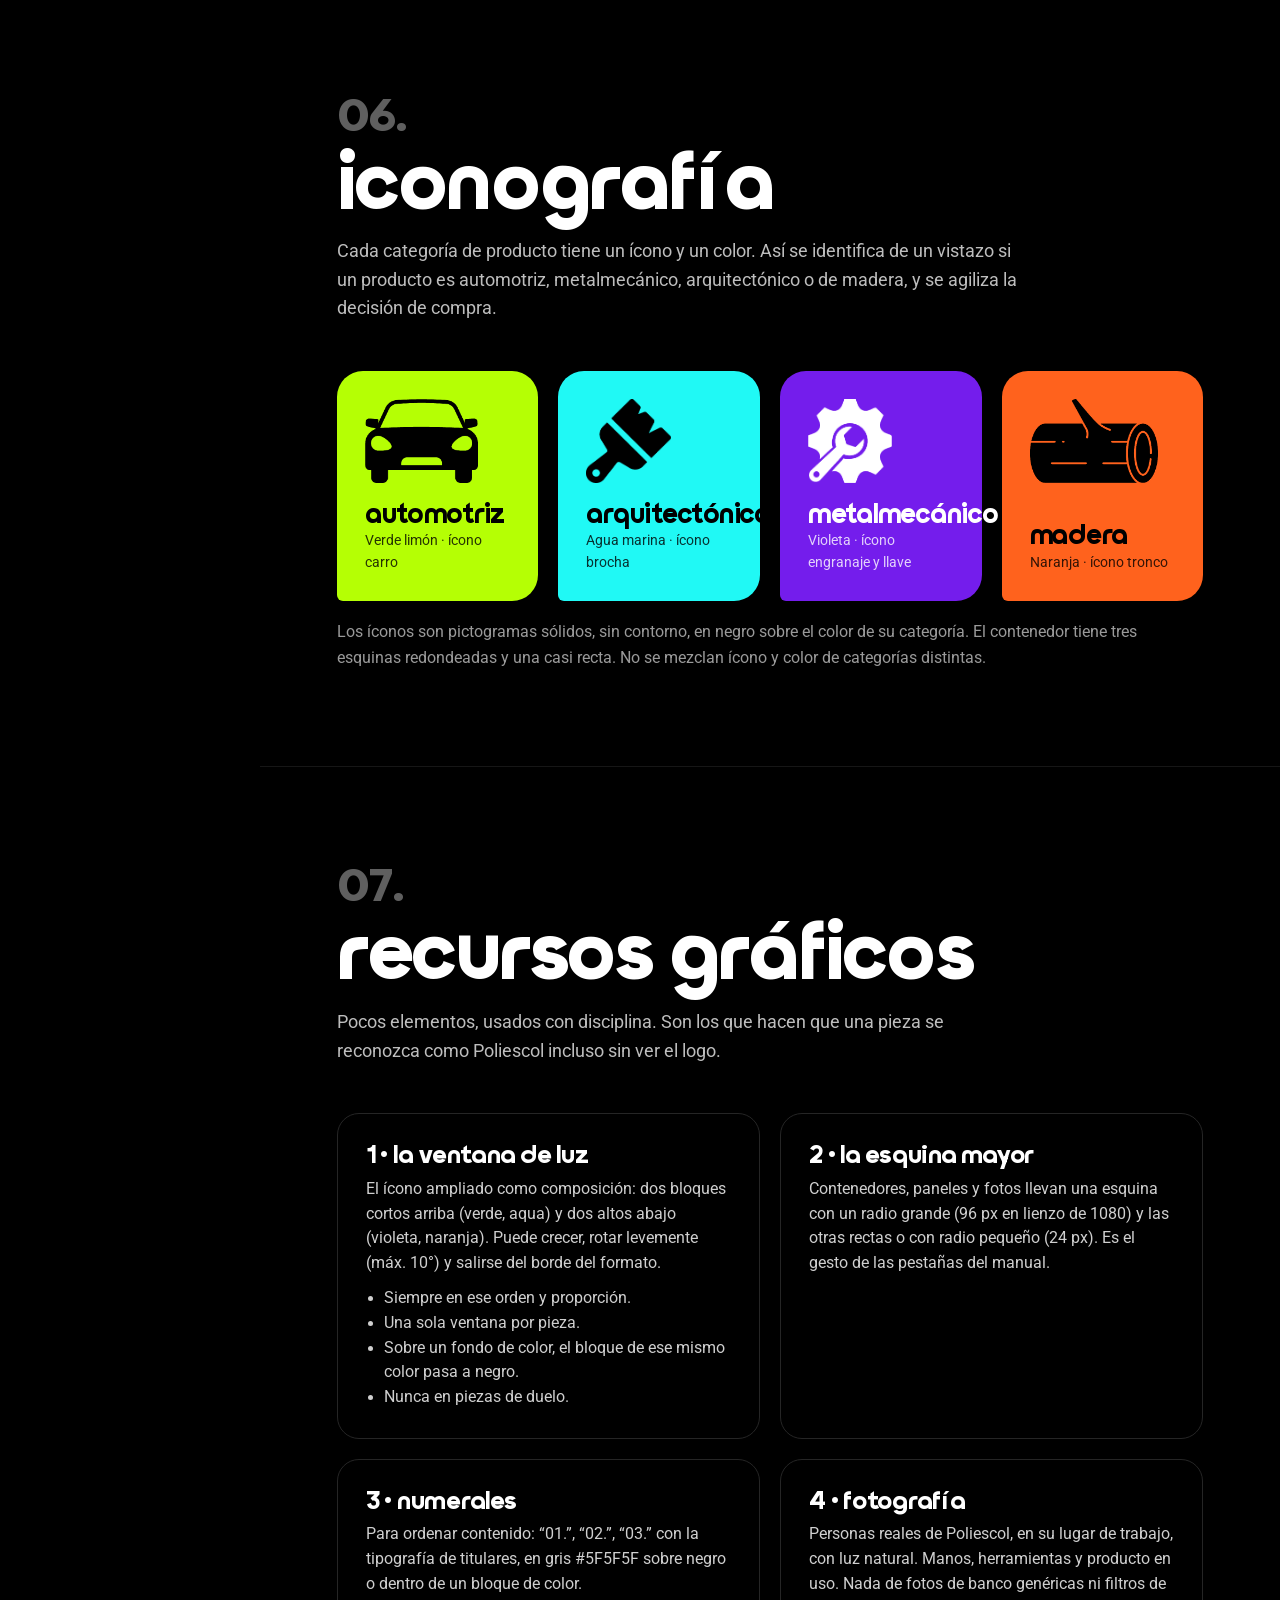
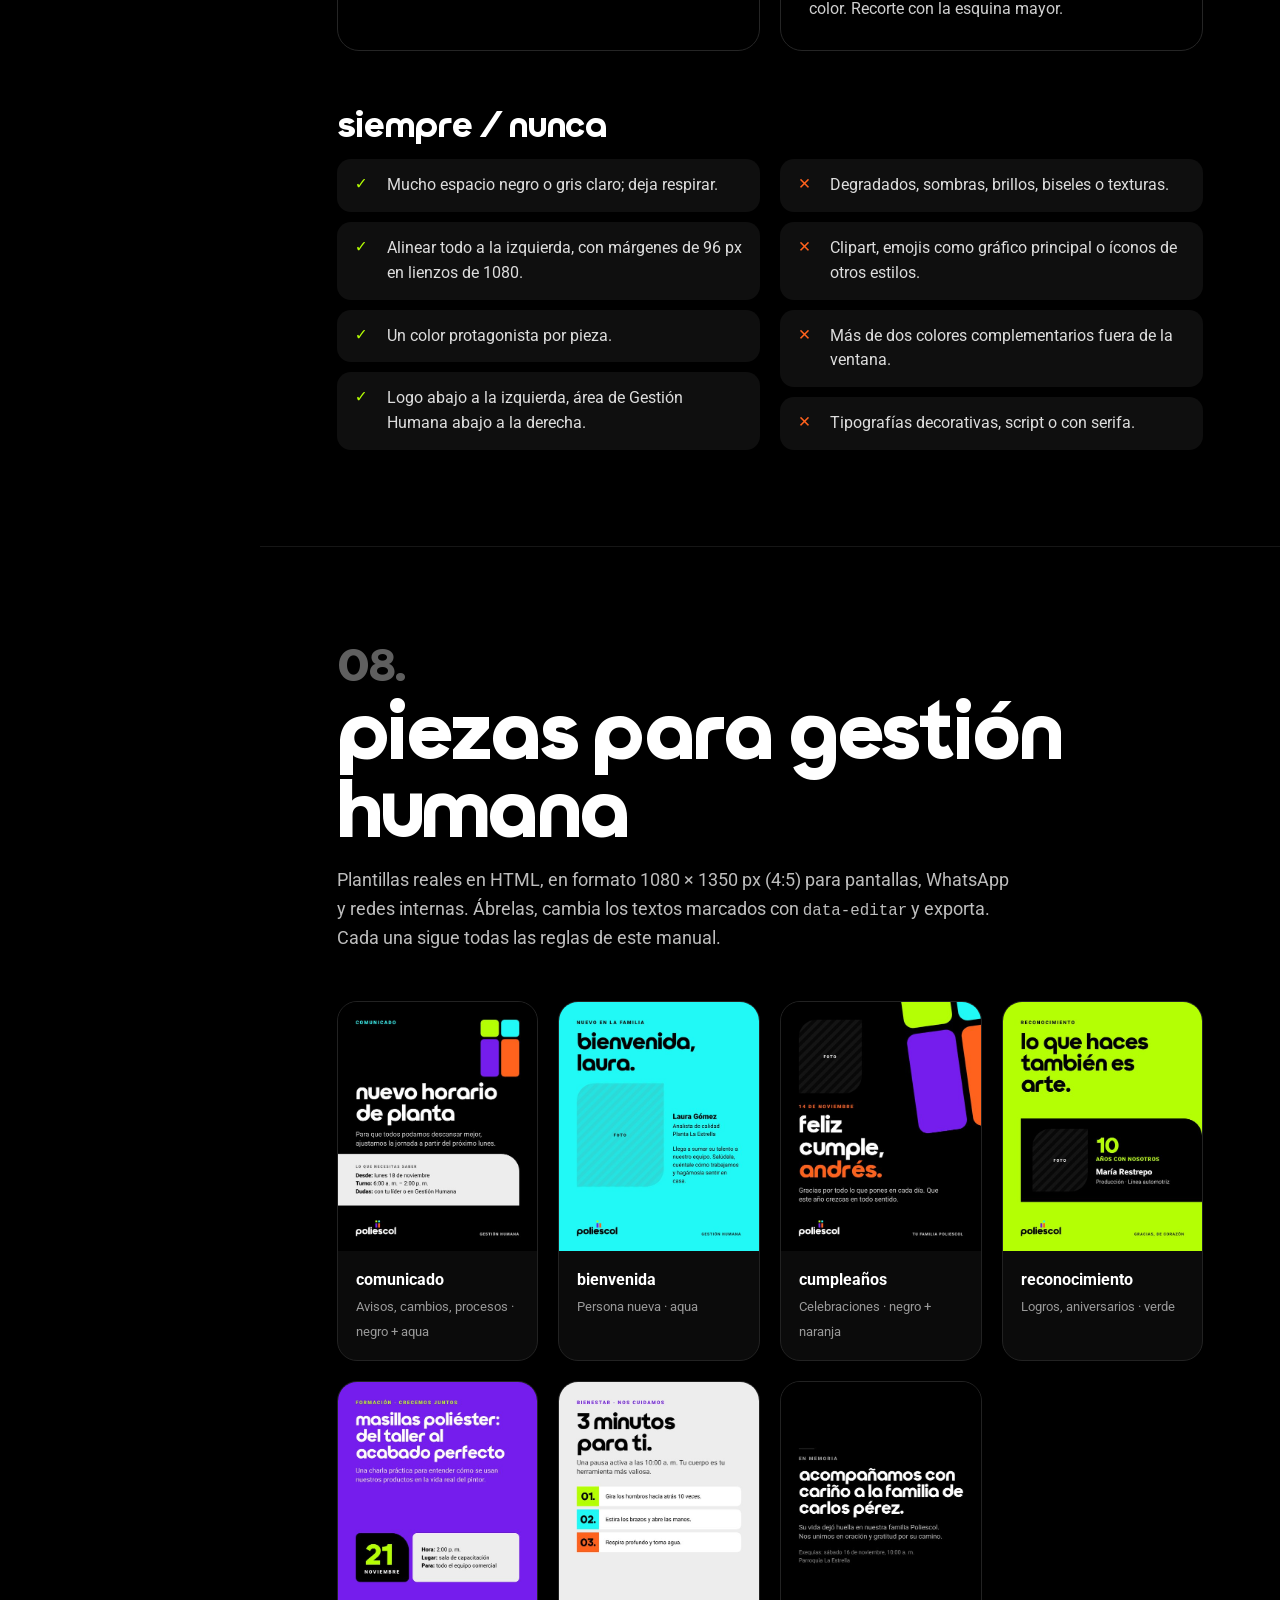
==== commit c60f272d: "Agregar fuente Roboto descargable Familia Roboto completa (estáticas Thin a Black con itálicas y var" ====
--- a/index.html
+++ b/index.html
@@ -398,7 +398,7 @@
   <p>Tres niveles. Todos los titulares van en minúscula, como en el manual.</p></div>
   <div class="spec"><div class="lbl"><b>Titulares</b>Claris Sans<br>Archivo: <a href="assets/fonts/ClarisSans.ttf" download style="color:var(--p-aqua)">ClarisSans.ttf</a> · licencia OFL<br>Respaldo: Outfit</div>
     <div style="font-family:var(--p-font-titular);font-weight:600;font-size:clamp(40px,5vw,72px);line-height:1;text-transform:lowercase">todo pintor es un artista.</div></div>
-  <div class="spec"><div class="lbl"><b>Copys y destacados</b>Roboto Black (900)</div>
+  <div class="spec"><div class="lbl"><b>Copys y destacados</b>Roboto Black (900)<br><a href="descargas/poliescol-fuente-roboto.zip" download style="color:var(--p-aqua)">Descargar Roboto (.zip)</a> · licencia OFL</div>
     <div style="font-family:var(--p-font-copy);font-weight:900;font-size:28px;line-height:1.2">Te esperamos el jueves a las 2:00 p. m.<br><span class="kick" style="font-size:14px;color:var(--p-aqua)">Etiqueta · mayúsculas espaciadas</span></div></div>
   <div class="spec"><div class="lbl"><b>Textos</b>Roboto Regular (400)</div>
     <div style="font-size:18px;color:#ddd;max-width:640px">Para que todos podamos descansar mejor, ajustamos la jornada a partir del próximo lunes. Si tienes dudas, habla con tu líder o con Gestión Humana.</div></div>
@@ -505,8 +505,8 @@
   <div class="sec-h"><span class="n">10.</span><h2>descargas</h2>
   <p>Archivos oficiales del logo y la fuente. Usa siempre estos archivos: nunca redibujes ni captures el logo de otra pieza.</p></div>
   <div class="kit">
-    <div><h3>kit de marca completo</h3><p>Logos en PNG, SVG y PDF vectorial, la fuente Claris Sans, los tokens y las reglas para IA, todo en un solo .zip.</p></div>
-    <a class="btn" href="descargas/poliescol-kit-de-marca.zip" download>Descargar kit (.zip · 0,7 MB) ↓</a>
+    <div><h3>kit de marca completo</h3><p>Logos en PNG, SVG y PDF vectorial, las fuentes Claris Sans y Roboto con sus licencias, los tokens y las reglas para IA, todo en un solo .zip.</p></div>
+    <div style="display:flex;gap:10px;flex-wrap:wrap"><a class="btn" href="descargas/poliescol-kit-de-marca.zip" download>Descargar kit (.zip · 3 MB) ↓</a><a class="btn" style="background:transparent;color:#000;border:2px solid #000" href="descargas/poliescol-logos-vectorial.pdf" download>PDF vectorial ↓</a></div>
   </div>
   <div class="g3">
     <div class="dl"><div class="pv" style="background:#000"><img src="assets/logo-blanco.svg" alt=""></div><div class="in"><h4>principal · fondo oscuro</h4><p>Palabra en blanco. Para fondos negros, violeta y fotos oscuras.</p>
@@ -519,8 +519,8 @@
       <div class="bs"><a href="descargas/poliescol-logo-horizontal-negro-transparente.png" download>PNG transparente</a><a href="assets/logo-horizontal-negro.svg" download="poliescol-logo-horizontal-negro.svg">SVG</a></div></div></div>
     <div class="dl"><div class="pv chk"><img src="assets/icono.svg" alt=""></div><div class="in"><h4>ícono · ventana de luz</h4><p>Avatares, favicon, sellos y como recurso gráfico ampliado.</p>
       <div class="bs"><a href="descargas/poliescol-icono-transparente.png" download>PNG transparente</a><a href="descargas/poliescol-icono-alta-resolucion.jpg" download>JPG alta resolución</a><a href="assets/icono.svg" download="poliescol-icono.svg">SVG</a><a href="descargas/poliescol-icono-transparente-posicion-horizontal.png" download>PNG alineado a versión horizontal</a></div></div></div>
-    <div class="dl"><div class="pv" style="background:#111"><span style="font-family:var(--p-font-titular);font-weight:600;font-size:64px;line-height:1">Aa Ññ</span></div><div class="in"><h4>vectorial y fuente</h4><p>PDF vectorial original (Illustrator) para imprenta, y Claris Sans con su licencia OFL.</p>
-      <div class="bs"><a href="descargas/poliescol-logos-vectorial.pdf" download>PDF vectorial</a><a href="assets/fonts/ClarisSans.ttf" download>Claris Sans .ttf</a><a href="assets/fonts/ClarisSans-OFL-FAQ.txt">Licencia (FAQ OFL)</a></div></div></div>
+    <div class="dl"><div class="pv" style="background:#111"><span style="font-family:var(--p-font-titular);font-weight:600;font-size:60px;line-height:1">Aa Ññ <span style="font-family:var(--p-font-copy);font-weight:900;font-size:52px;color:var(--p-verde)">Aa</span></span></div><div class="in"><h4>fuentes</h4><p><b style="color:#fff">Claris Sans</b> para titulares. <b style="color:#fff">Roboto</b> para copys y textos: familia completa de Thin a Black, con itálicas y versión variable. Ambas con licencia libre SIL OFL.</p>
+      <div class="bs"><a href="assets/fonts/ClarisSans.ttf" download>Claris Sans .ttf</a><a href="descargas/poliescol-fuente-roboto.zip" download>Roboto .zip</a><a href="assets/fonts/ClarisSans-OFL-FAQ.txt">Licencia Claris</a><a href="assets/fonts/Roboto-OFL.txt">Licencia Roboto</a></div></div></div>
   </div>
   <p class="muted" style="margin-top:18px">¿Qué formato uso? <b style="color:#fff">SVG</b> para web y presentaciones · <b style="color:#fff">PNG transparente</b> para Word, PowerPoint, Canva y redes · <b style="color:#fff">PDF vectorial</b> para imprenta, bordados y señalética.</p>
 </section>
@@ -536,7 +536,7 @@
     <a href="llms.txt"><div><code>llms.txt</code><br><span>Índice estándar para que los modelos encuentren todo.</span></div>→</a>
     <a href="#descargas"><div><code>descargas/</code><br><span>Todos los logos (PNG, SVG, PDF) y el kit completo en .zip.</span></div>→</a>
     <a href="assets/logo-horizontal-blanco.svg" download><div><code>logo-horizontal-*.svg</code> · <code>icono.svg</code><br><span>Versión horizontal e ícono.</span></div>↓</a>
-    <a href="assets/fonts/ClarisSans.ttf" download><div><code>ClarisSans.ttf</code><br><span>Fuente oficial de titulares (licencia SIL OFL).</span></div>↓</a>
+    <a href="assets/fonts/ClarisSans.ttf" download><div><code>ClarisSans.ttf</code> · <code>poliescol-fuente-roboto.zip</code><br><span>Fuentes oficiales (licencia SIL OFL).</span></div>↓</a>
     <a href="assets/fonts/ClarisSans-OFL-FAQ.txt"><div><code>ClarisSans-OFL-FAQ.txt</code><br><span>Información de la licencia de la fuente.</span></div>→</a>
   </div>
 
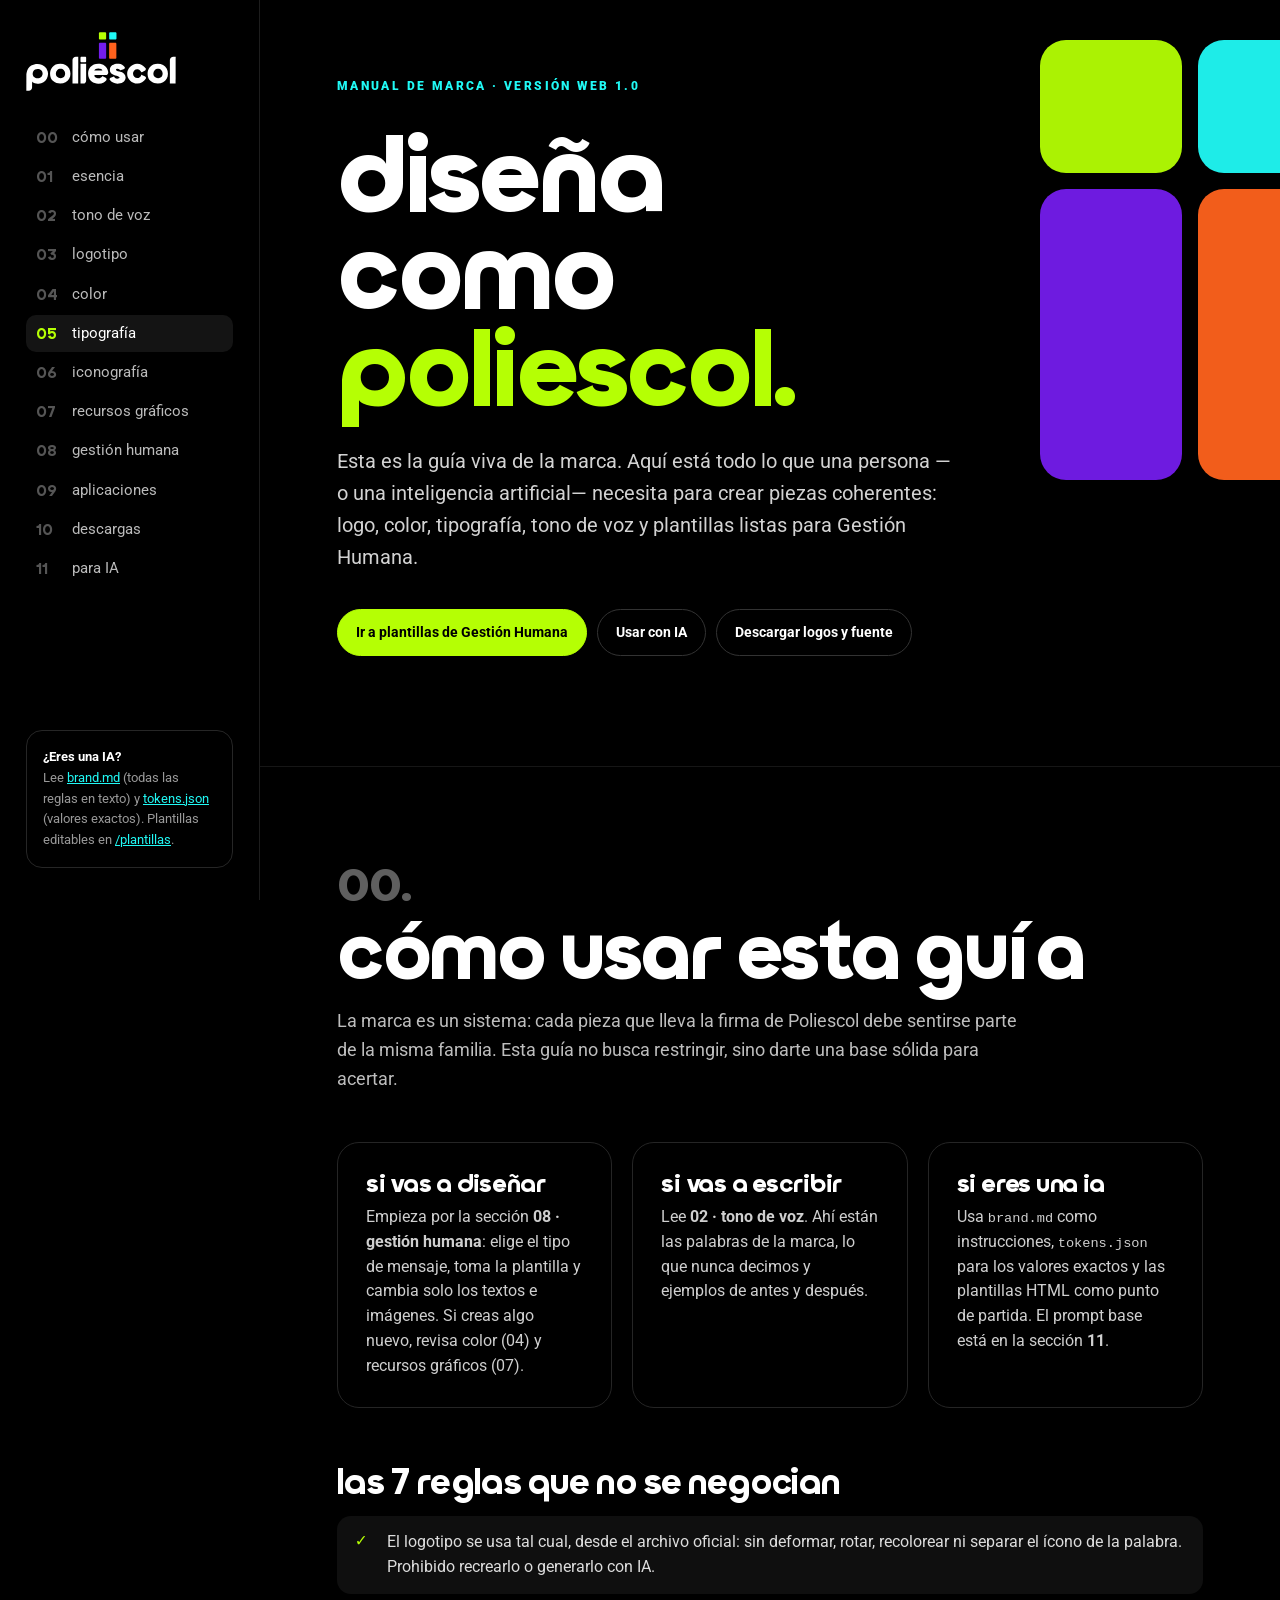
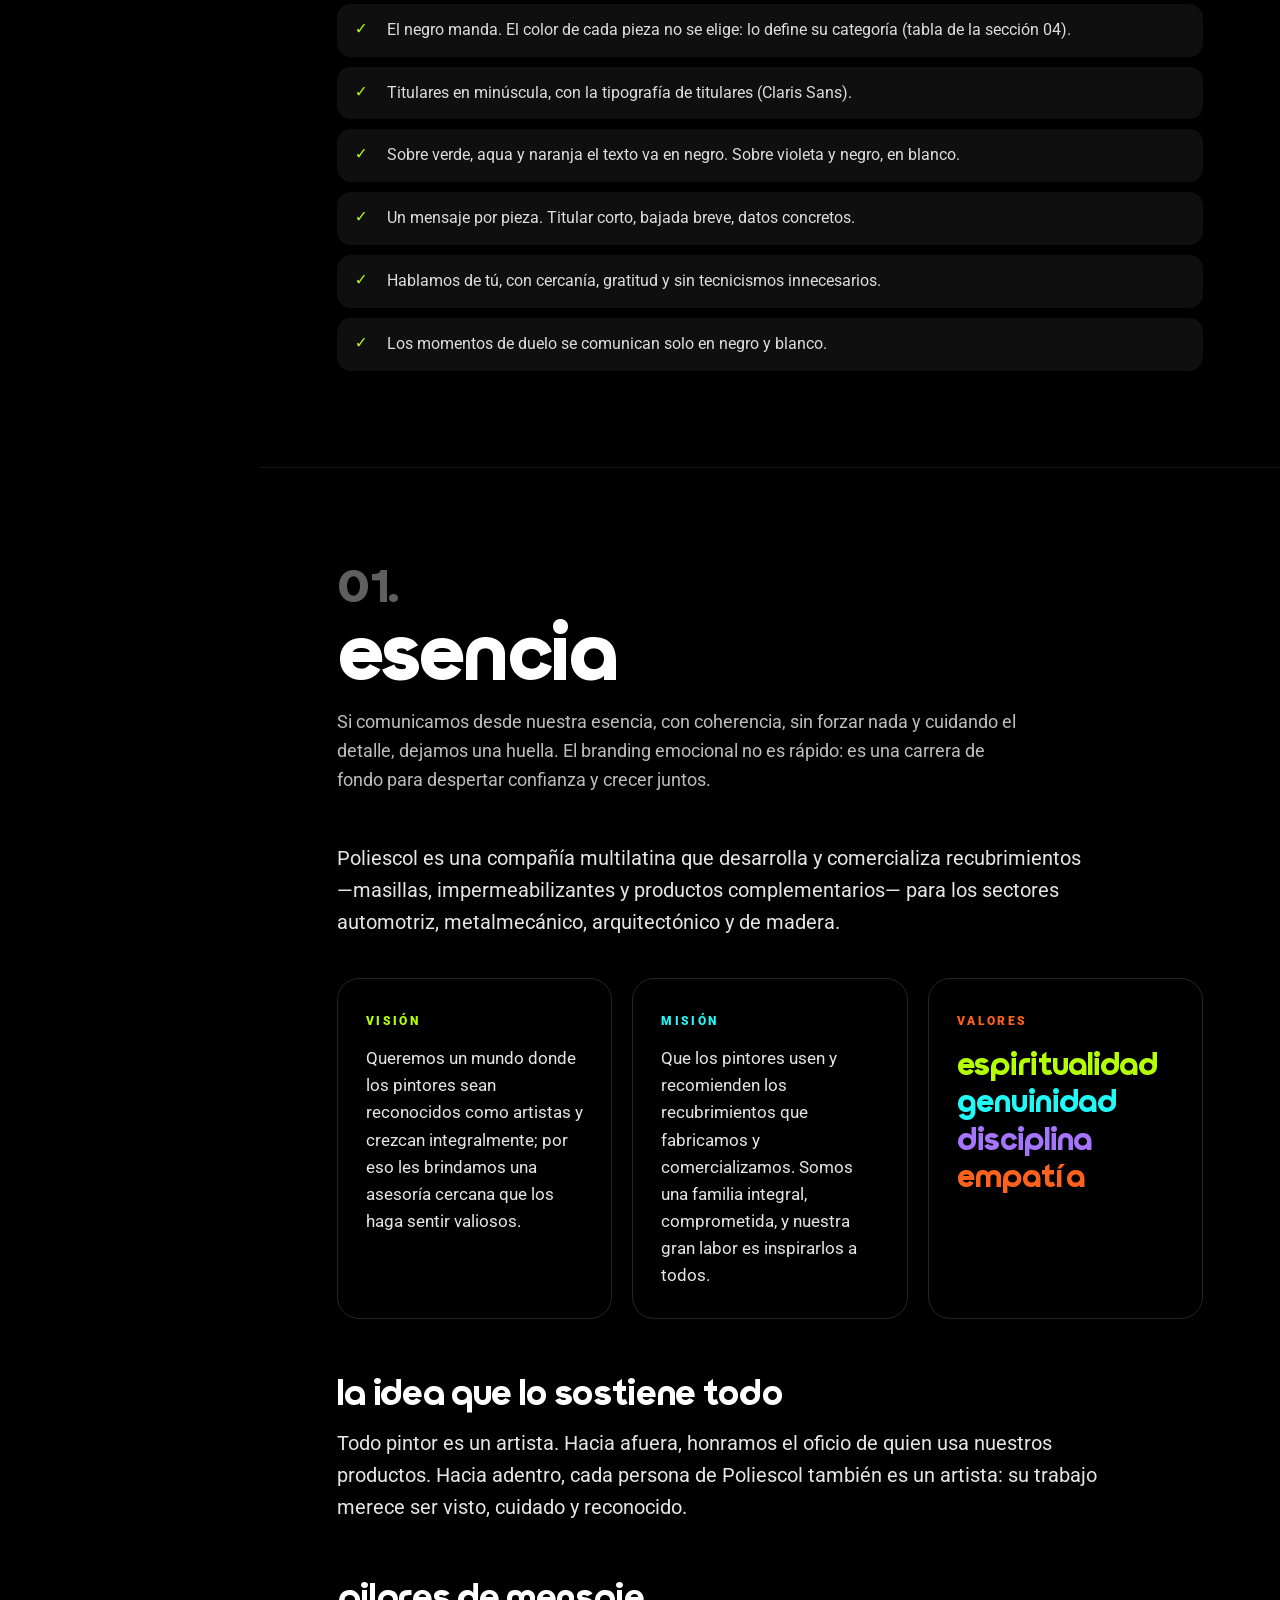
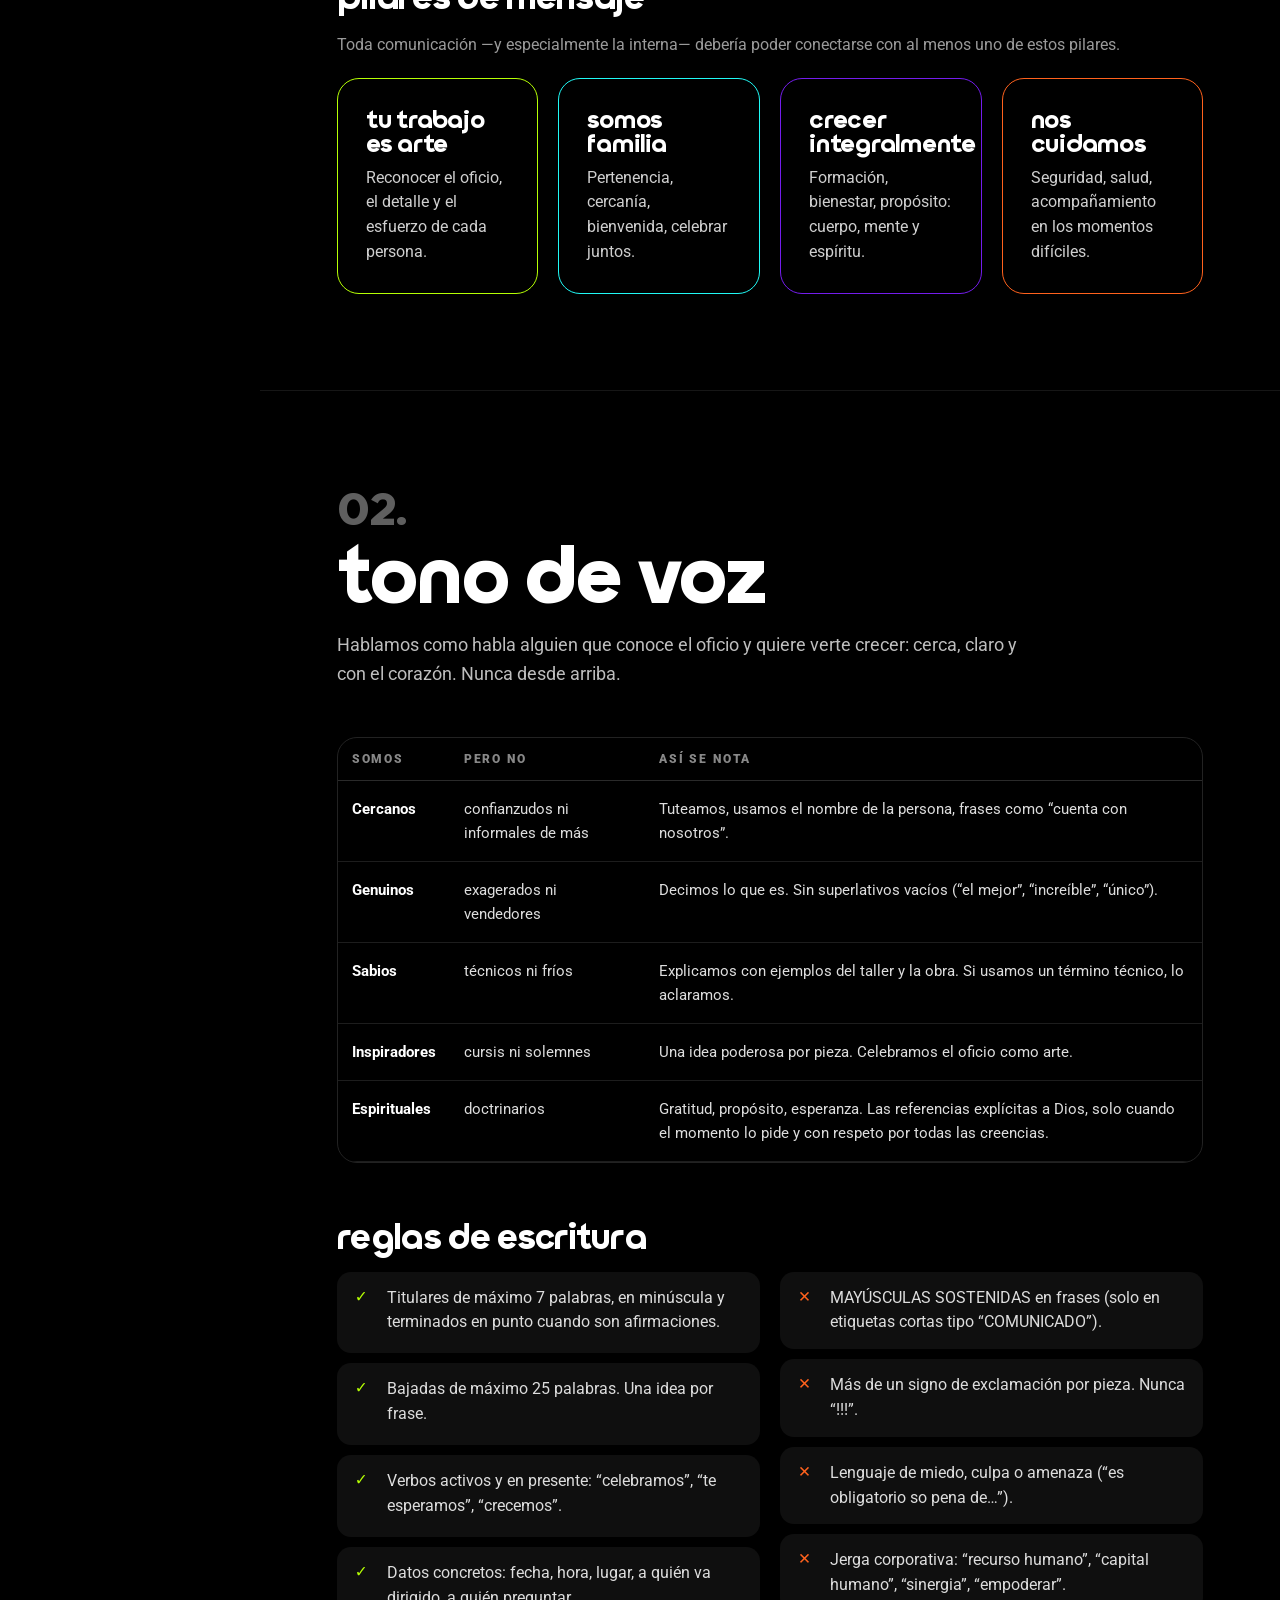
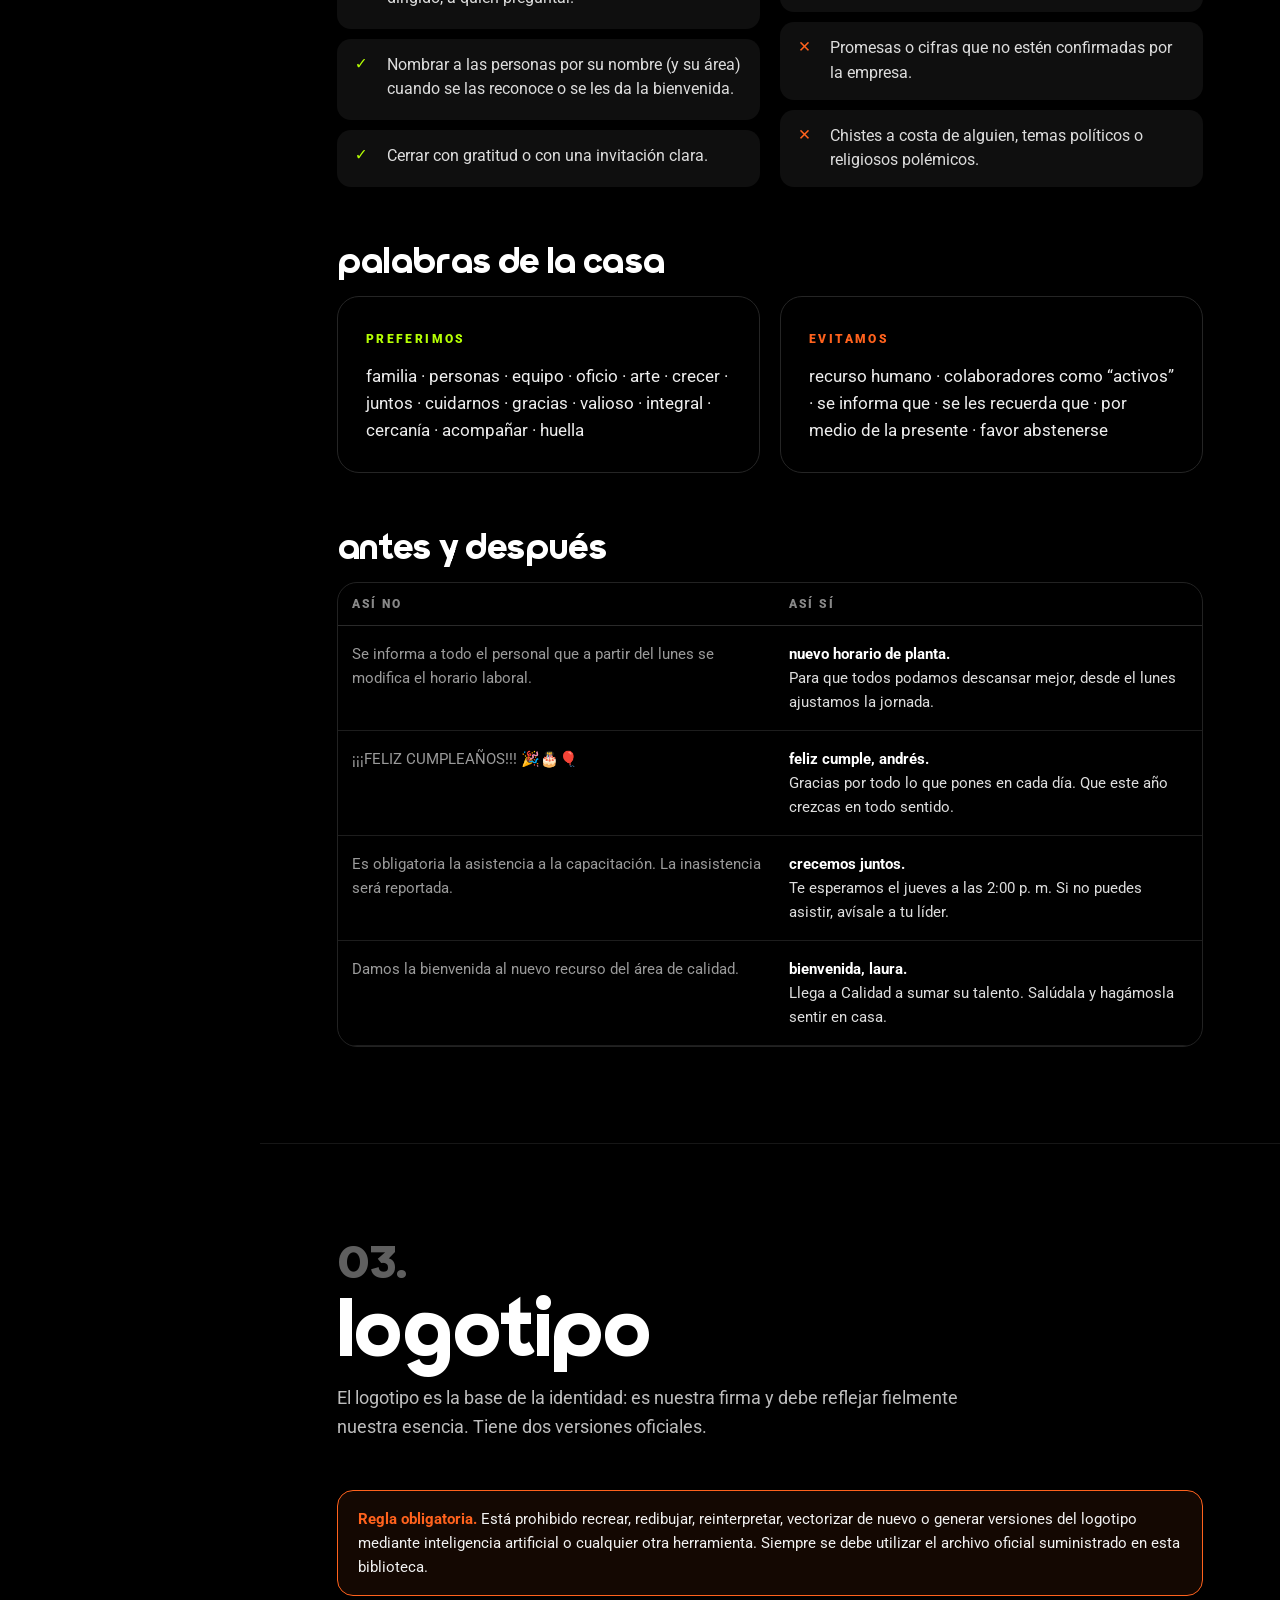
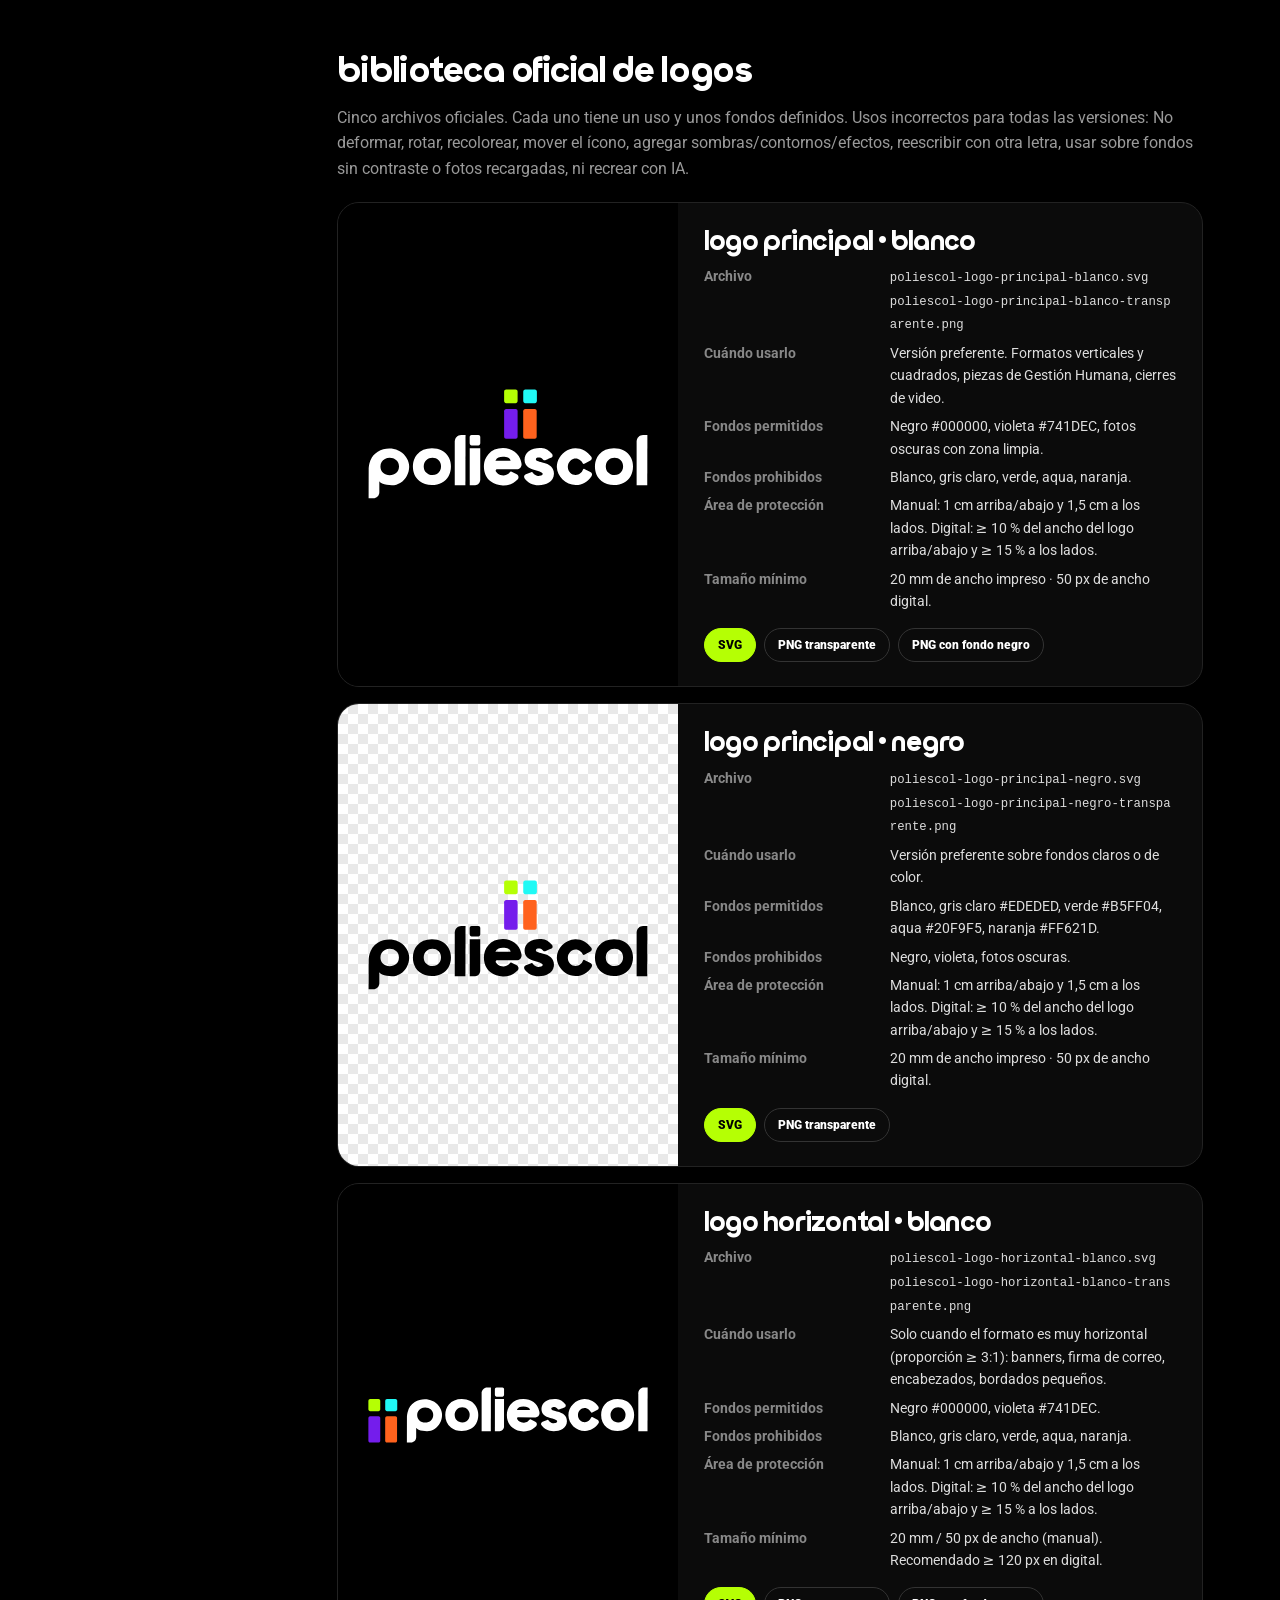
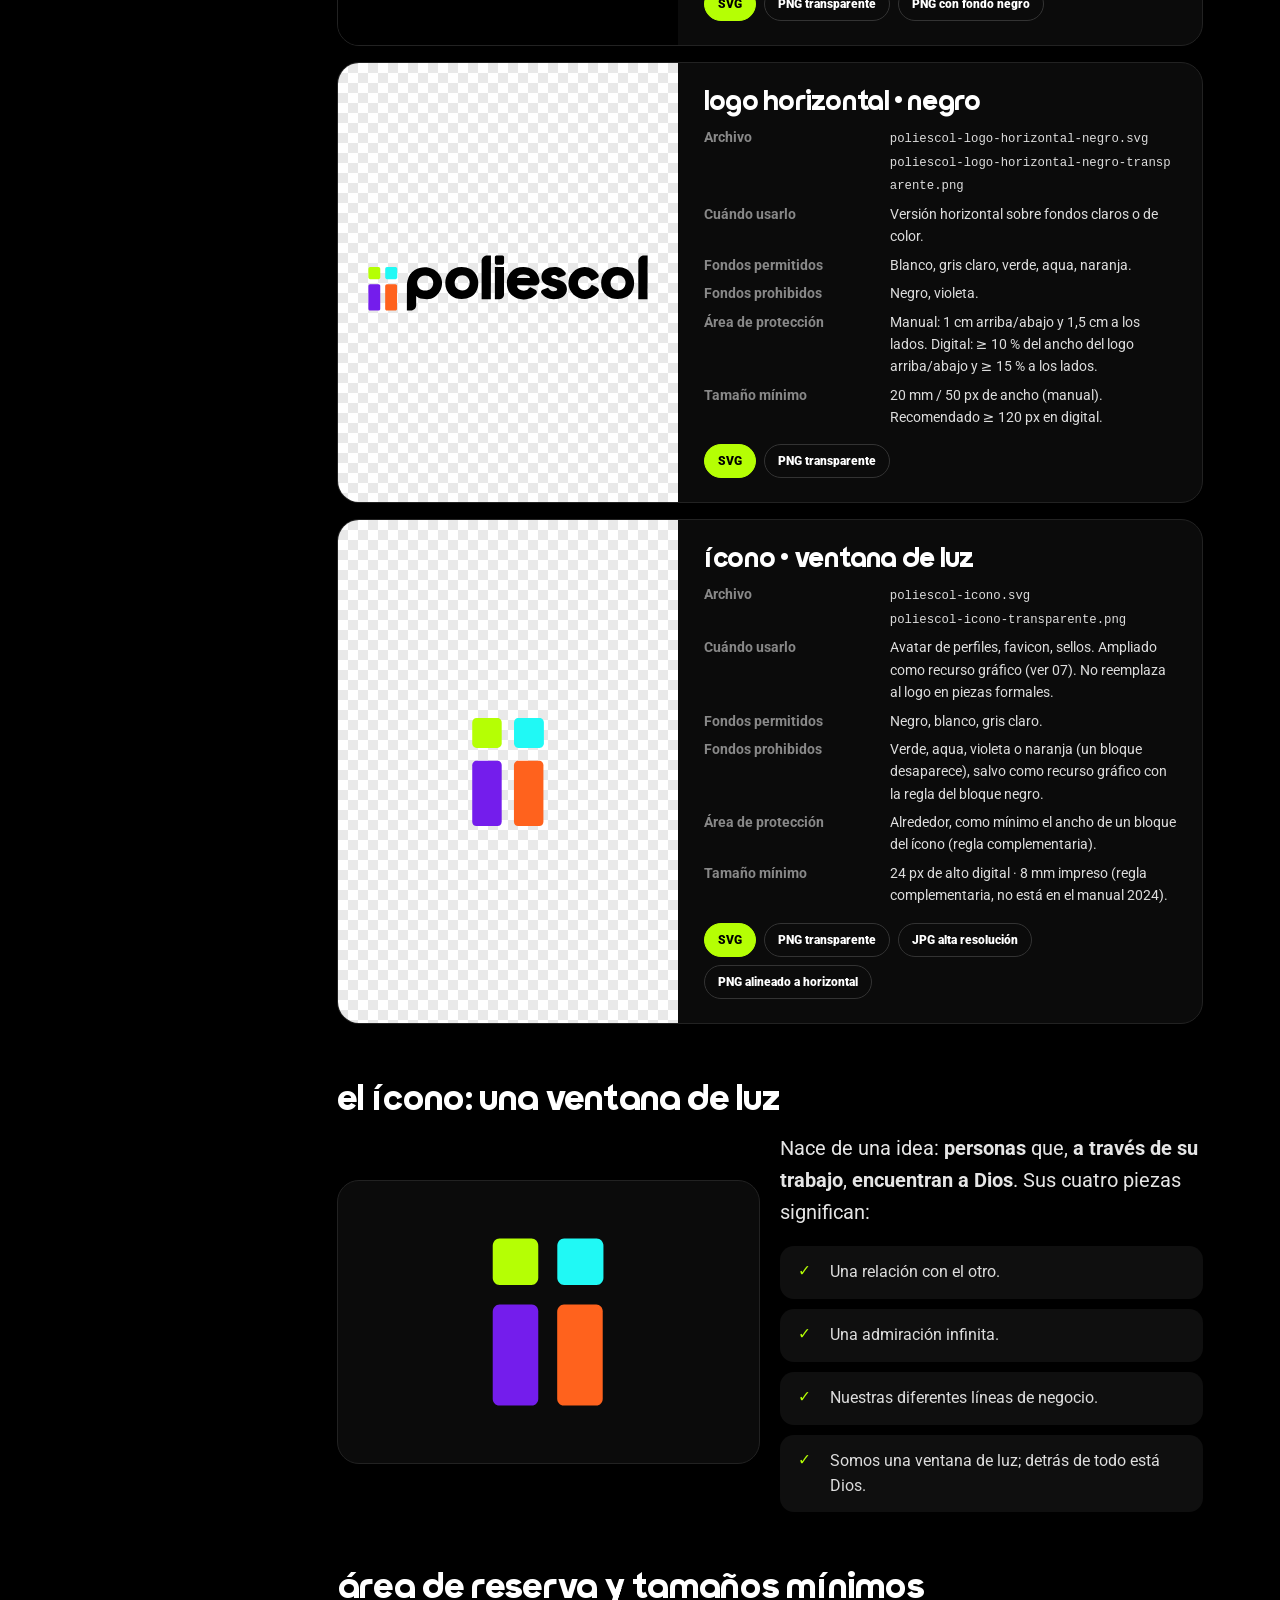
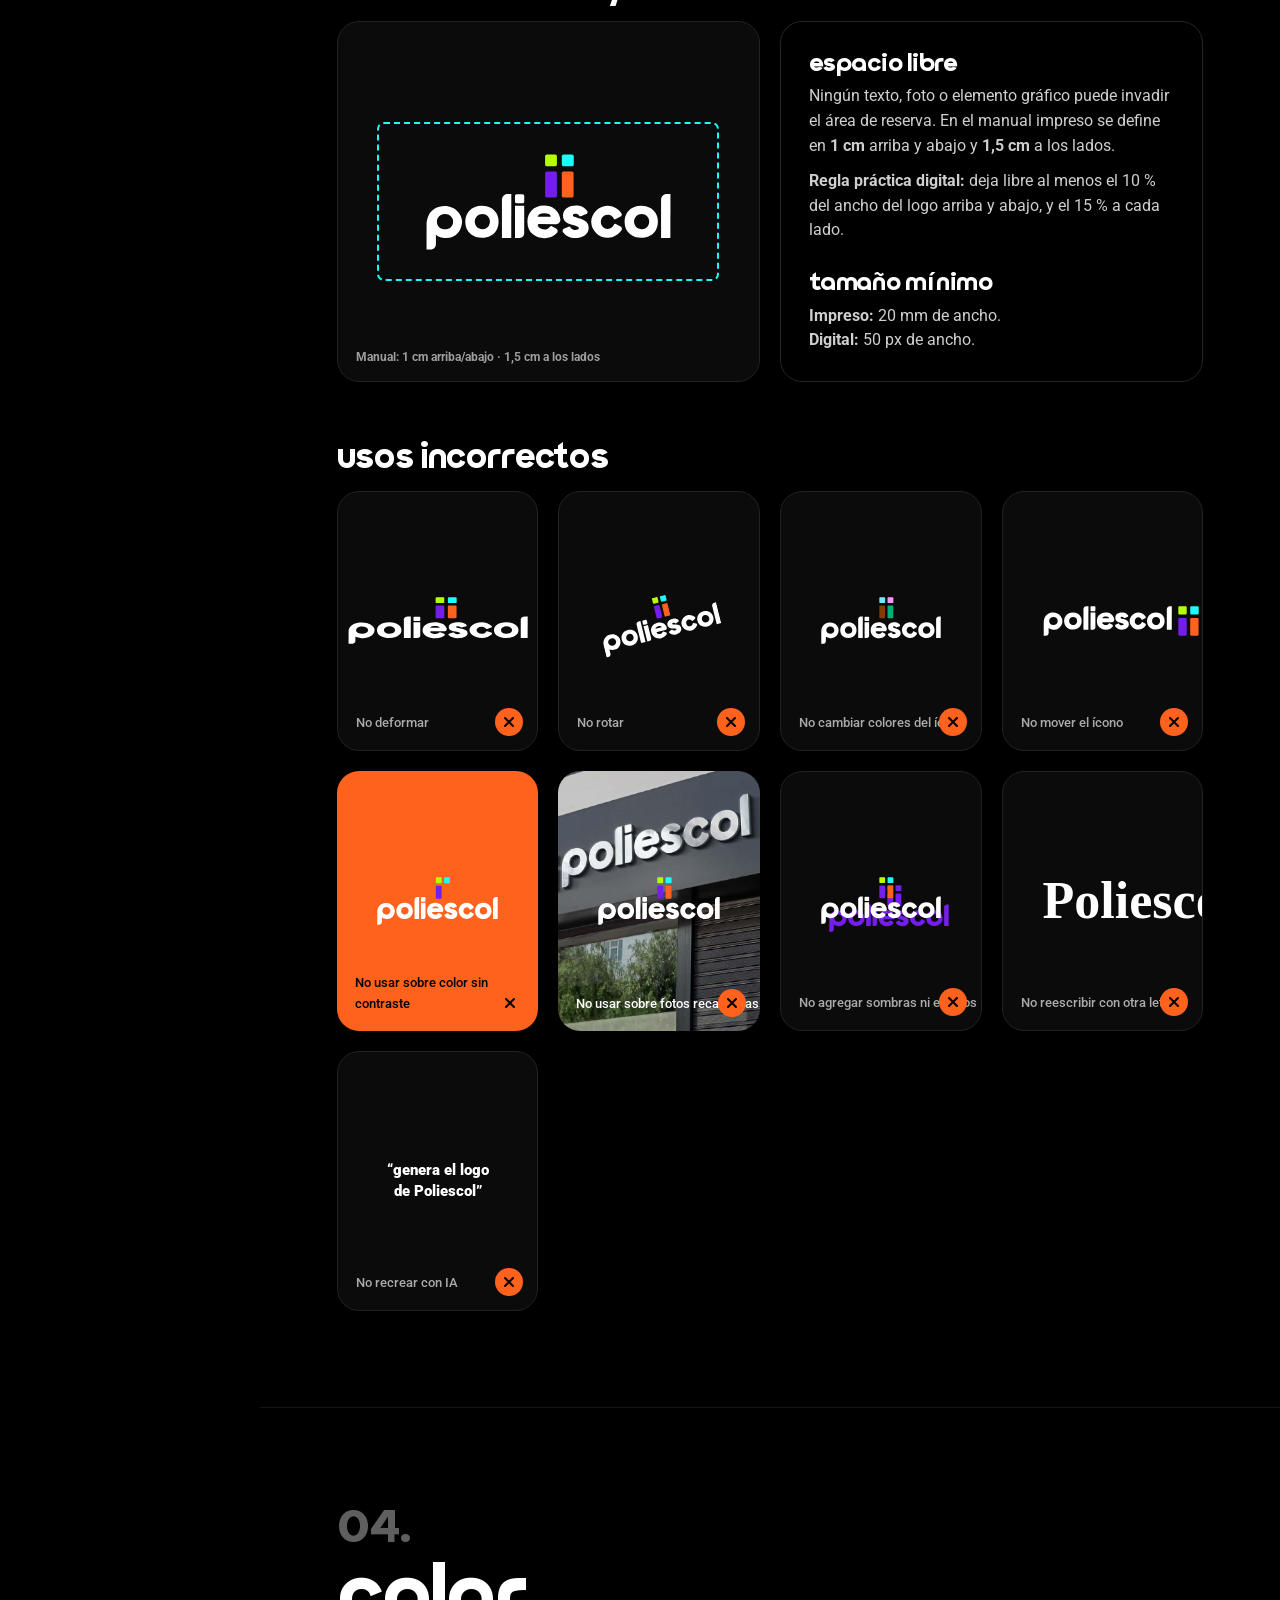
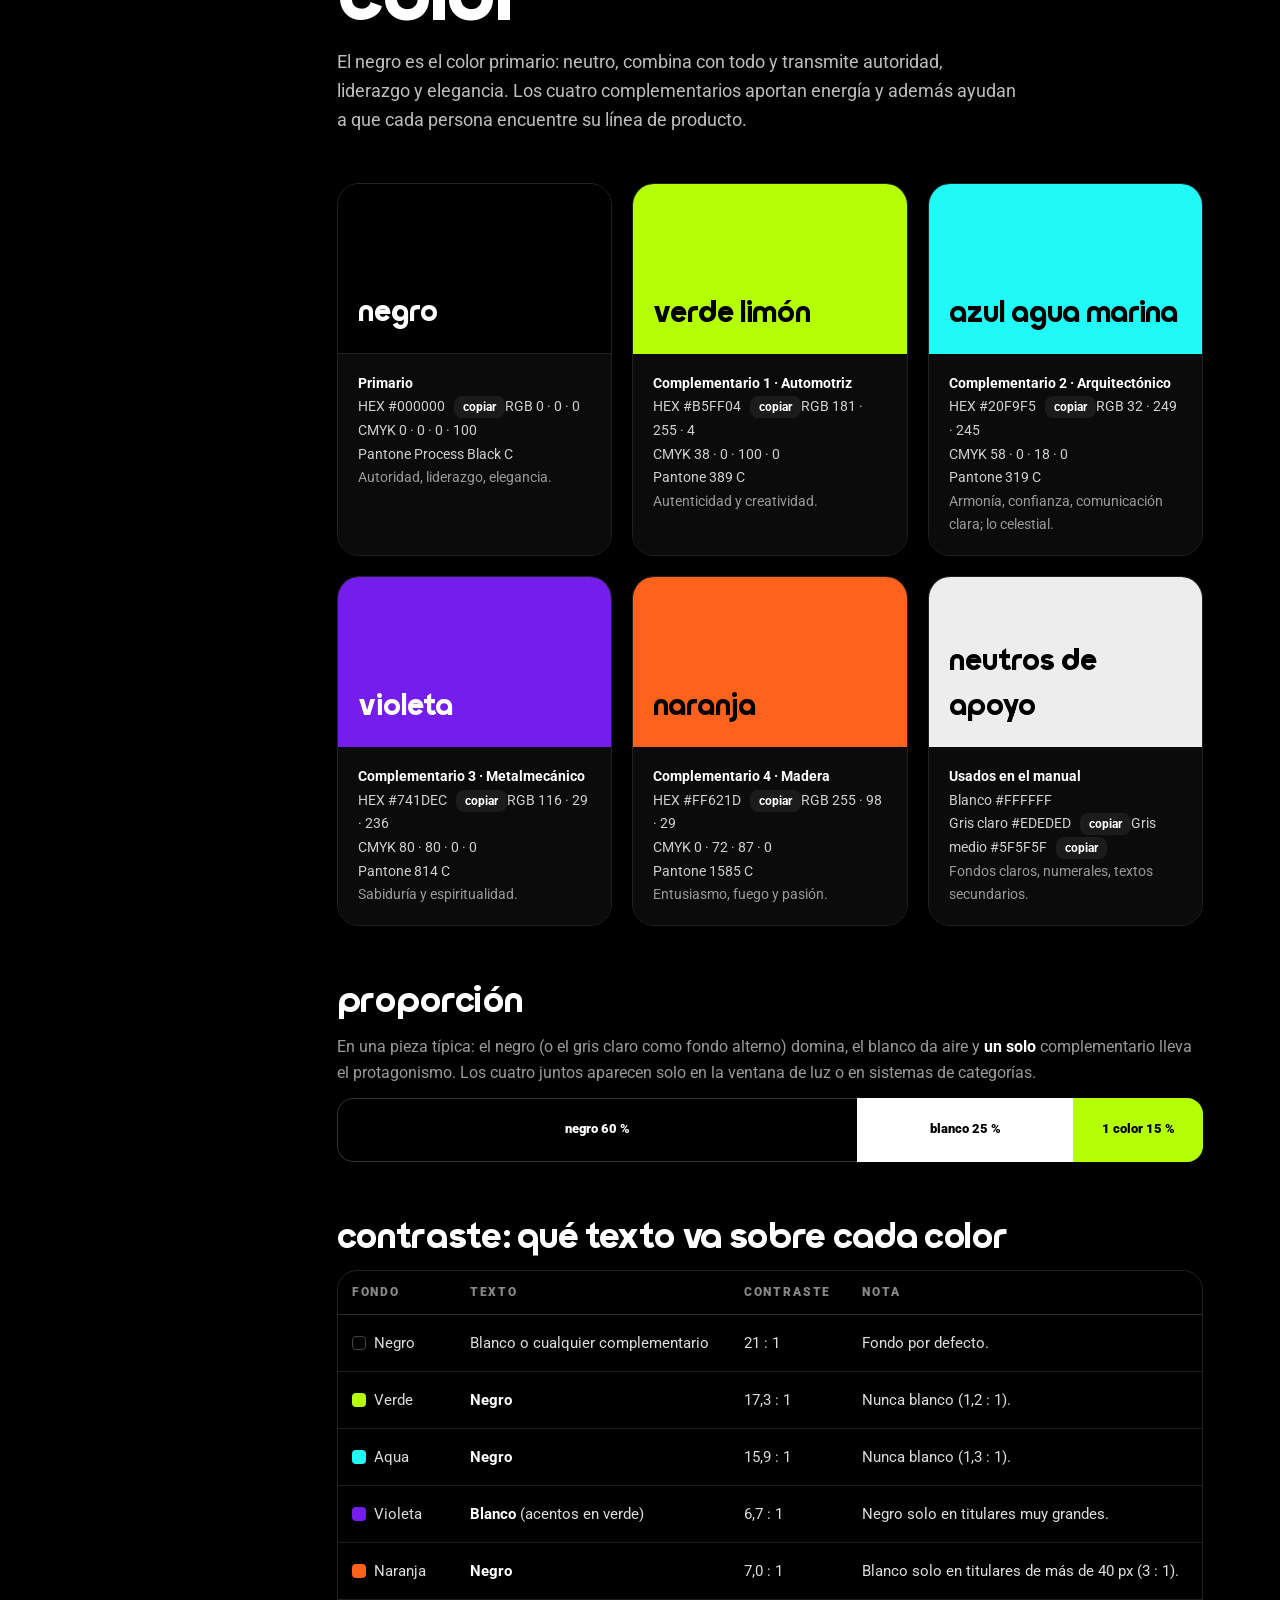
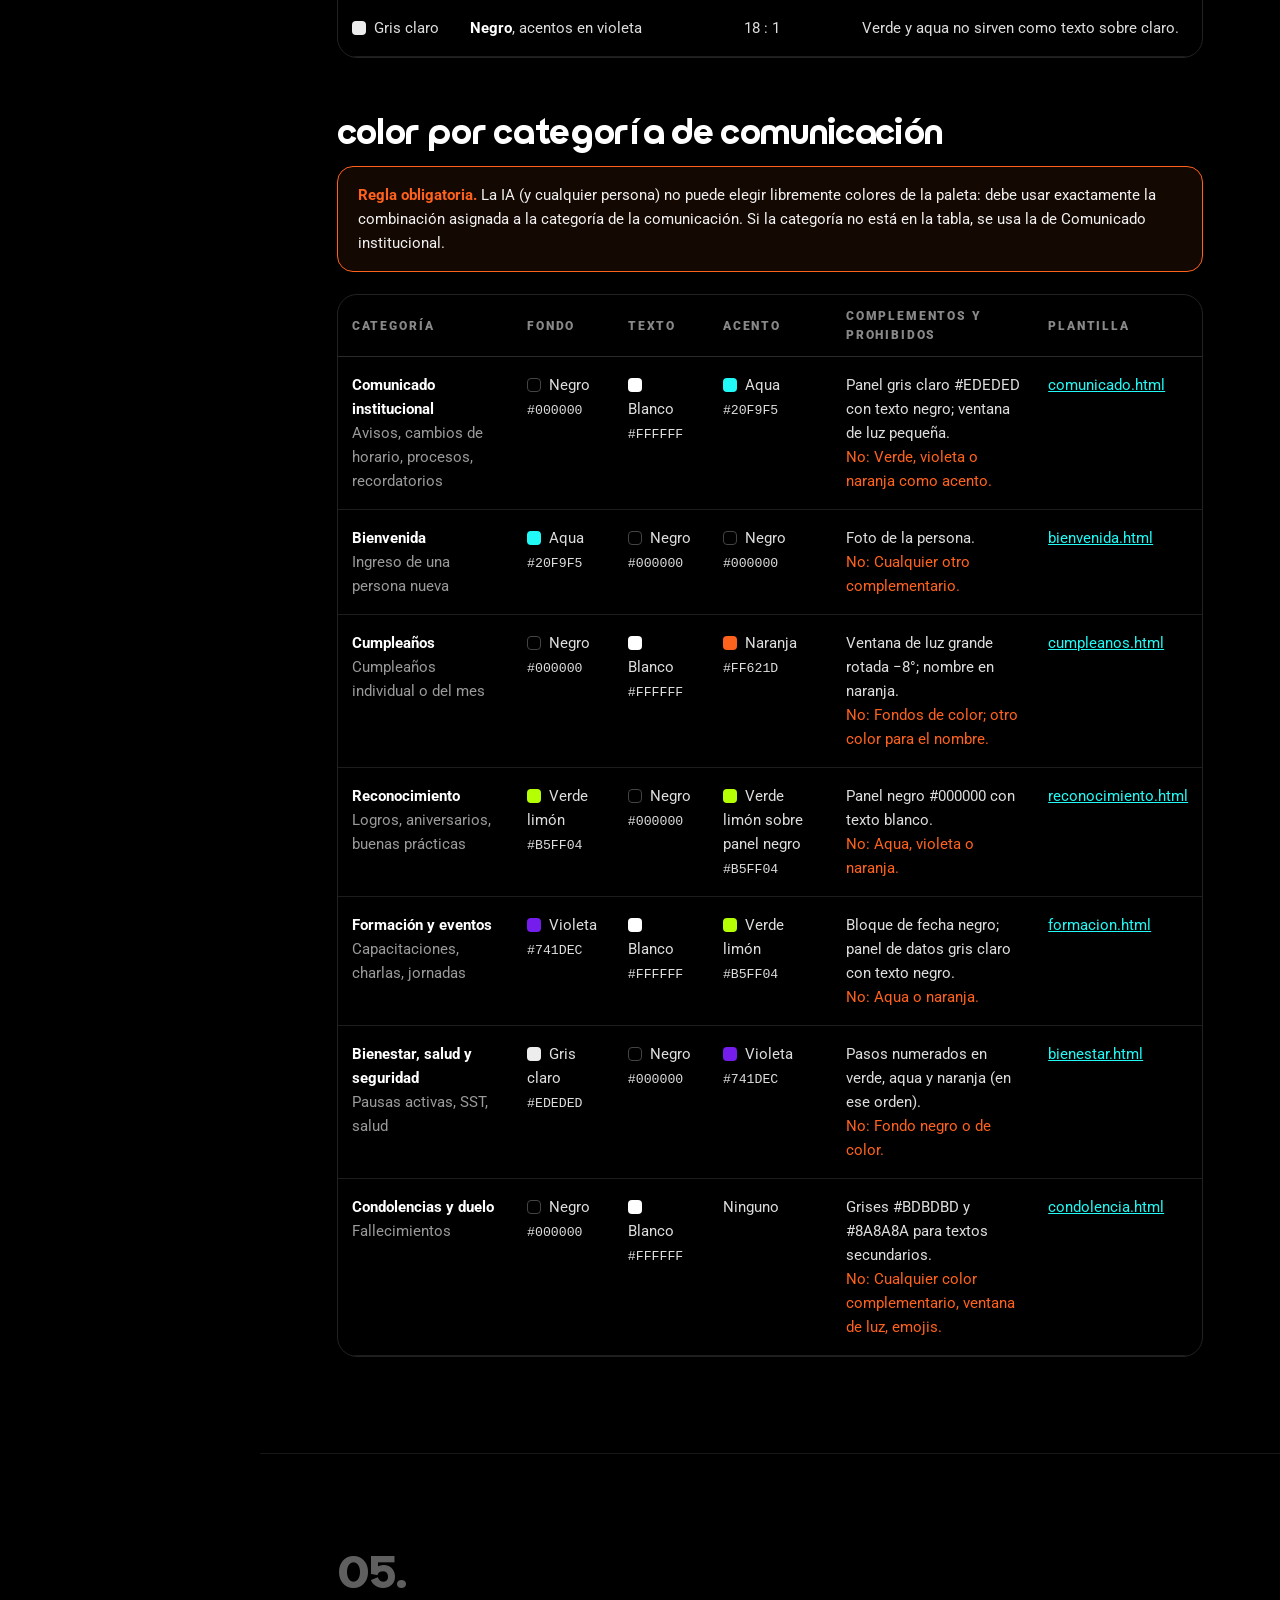
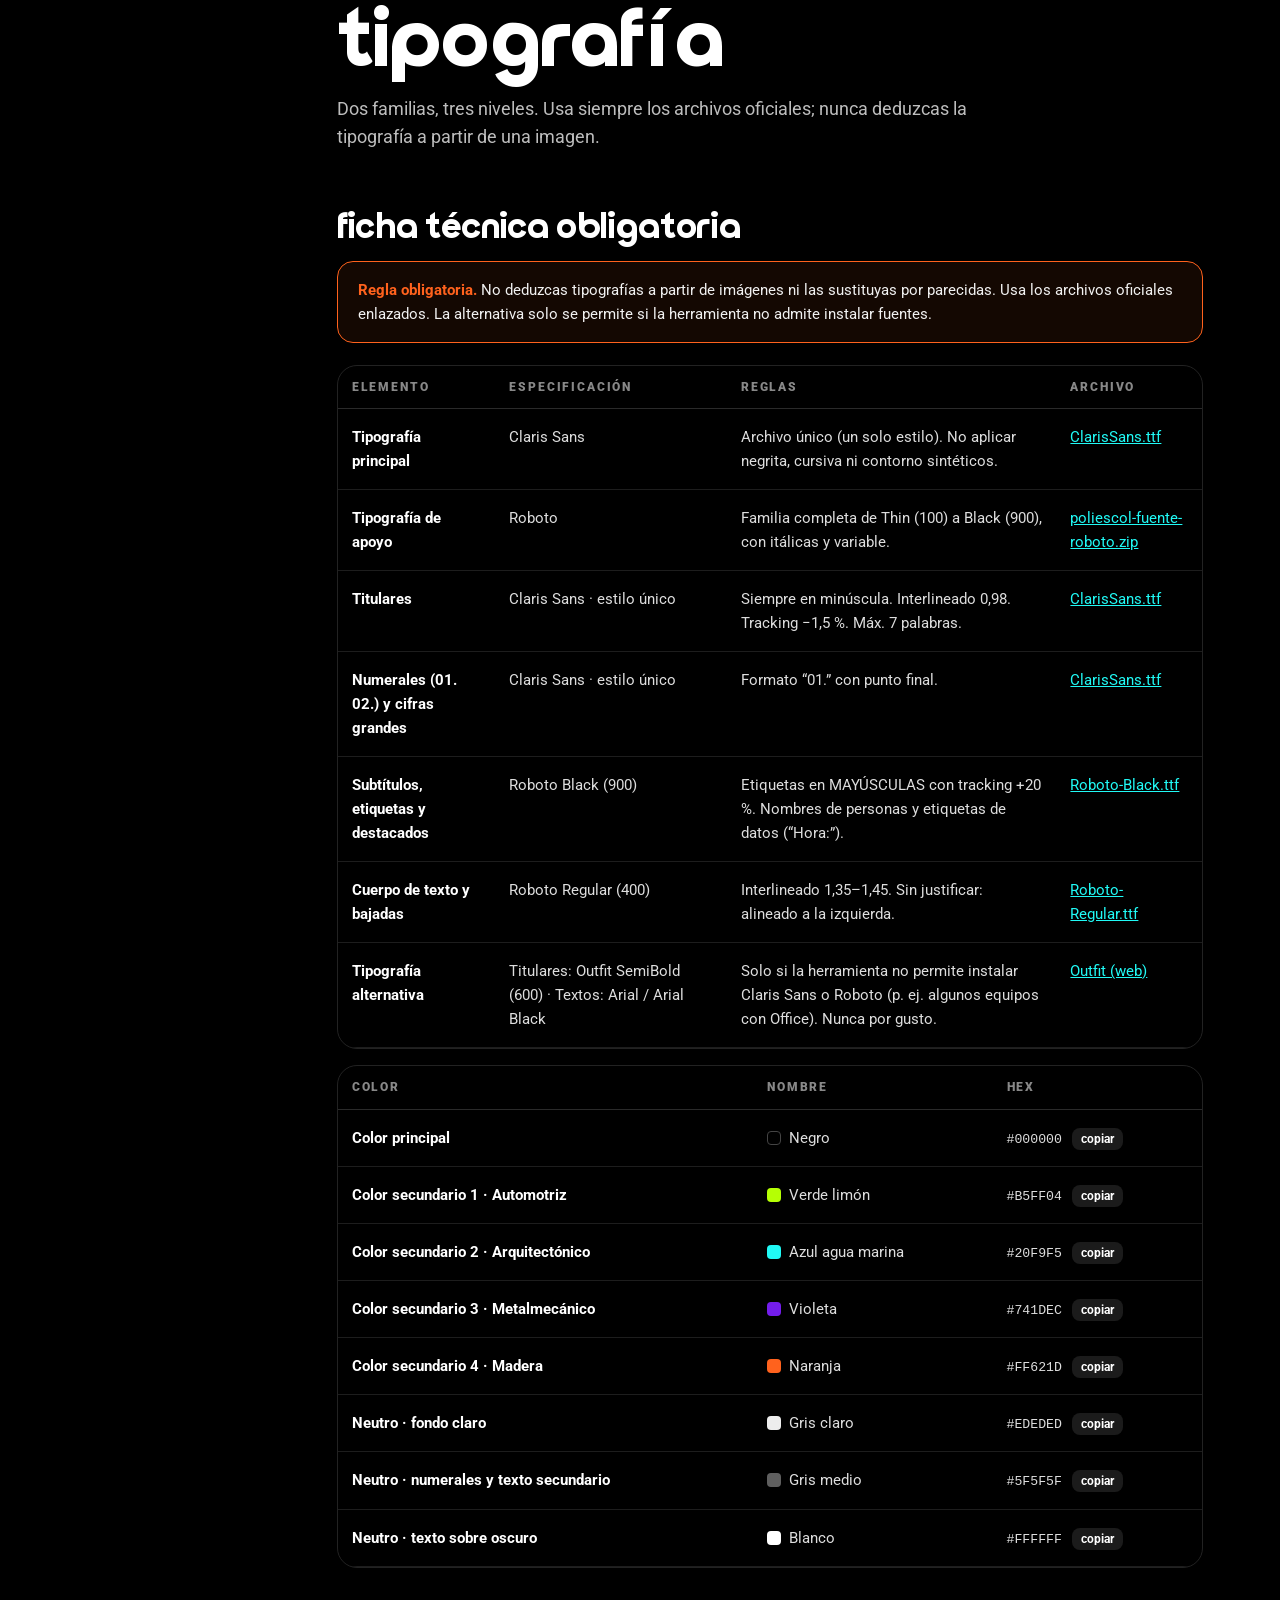
==== commit 342d0785: "Correcciones del manual: ficha técnica, biblioteca de logos, color por categoría y fichas de plantil" ====
--- a/index.html
+++ b/index.html
@@ -149,6 +149,44 @@
   .kit h3{margin:0;font-size:38px}
   .kit p{font-size:15px;margin-top:6px;max-width:560px}
   .kit .btn{background:#000;color:#fff;padding:16px 24px;font-size:14px}
+
+  /* biblioteca, alertas y fichas */
+  .alerta{border:1.5px solid var(--p-naranja);background:rgba(255,98,29,.08);border-radius:16px;padding:16px 20px;font-size:15px;color:#f1f1f1;margin:0 0 22px}
+  .alerta b{color:var(--p-naranja)}
+  .libs{display:grid;grid-template-columns:1fr;gap:16px}
+  .lib{display:grid;grid-template-columns:340px 1fr;border:1.5px solid #222;border-radius:22px;overflow:hidden;background:#0b0b0b}
+  .lib .pv{display:grid;place-items:center;padding:30px;min-height:220px}
+  .lib .pv img{height:110px;width:100%;object-fit:contain}
+  .lib .pv.chk{background:repeating-conic-gradient(#e9e9e9 0 25%,#fff 0 50%) 0 0/20px 20px}
+  .lib .in{padding:24px 26px}
+  .lib h4{font-size:26px;margin-bottom:12px}
+  .lib dl{display:grid;grid-template-columns:170px 1fr;gap:6px 16px;font-size:14px}
+  .lib dt{color:#888;font-weight:700}
+  .lib dd{color:#ddd}
+  .lib .bs{display:flex;flex-wrap:wrap;gap:8px;margin-top:16px}
+  .lib .bs a{font:900 12px var(--p-font-copy);text-decoration:none;padding:9px 13px;border-radius:999px;border:1.5px solid #333}
+  .lib .bs a:first-child{background:var(--p-verde);color:#000;border-color:var(--p-verde)}
+  .lib .bs a:hover{border-color:#fff}
+  @media (max-width:900px){.lib{grid-template-columns:1fr}.lib dl{grid-template-columns:1fr}}
+  .fichas{display:grid;gap:22px}
+  .ficha{display:grid;grid-template-columns:300px 1fr;gap:32px;border:1.5px solid #222;border-radius:24px;padding:24px;background:#0b0b0b}
+  .ficha .fimg{display:block;text-decoration:none;position:relative}
+  .ficha .fimg img{width:100%;border-radius:14px;aspect-ratio:4/5;object-fit:cover}
+  .ficha .fimg span{display:block;margin-top:10px;font:900 13px var(--p-font-copy);color:var(--p-verde)}
+  .ficha h4{font-size:36px;margin:6px 0 14px}
+  .ficha .meta{display:grid;grid-template-columns:repeat(4,1fr);gap:10px;margin-bottom:18px}
+  .ficha .meta div{background:#141414;border-radius:12px;padding:12px 14px;font-size:13px;color:#ddd}
+  .ficha .meta small{display:block;font:900 10.5px var(--p-font-copy);letter-spacing:.14em;text-transform:uppercase;color:#888;margin-bottom:4px}
+  .ficha .cols{display:grid;grid-template-columns:1fr 1fr;gap:24px}
+  .ficha h5{font-family:var(--p-font-copy);font-weight:900;font-size:12px;letter-spacing:.16em;text-transform:uppercase;color:#999;margin:4px 0 8px}
+  .ficha ul{list-style:none;font-size:14px;color:#ddd;display:grid;gap:5px;margin-bottom:14px}
+  .ficha ul.x li::before{content:"✕ ";color:var(--p-naranja);font-weight:900}
+  .ficha ul.ok li::before{content:"✓ ";color:var(--p-verde);font-weight:900}
+  .ficha p{font-size:14px;color:#ddd;margin-bottom:14px}
+  .ficha>*,.lib>*{min-width:0}
+  .ficha code,.lib code{word-break:break-all}
+  @media (max-width:560px){.ficha .meta{grid-template-columns:1fr !important}.ficha{padding:16px}}
+  @media (max-width:1100px){.ficha{grid-template-columns:1fr}.ficha .fimg{max-width:300px}.ficha .meta{grid-template-columns:1fr 1fr}.ficha .cols{grid-template-columns:1fr}}
   /* IA */
   pre{background:#0d0d0d;border:1.5px solid #252525;border-radius:18px;padding:24px;overflow:auto;font-size:13.5px;line-height:1.55;color:#e6e6e6;white-space:pre-wrap}
   .pre-h{display:flex;justify-content:space-between;align-items:center;margin-bottom:10px}
@@ -210,8 +248,8 @@
   </div>
   <h3>las 7 reglas que no se negocian</h3>
   <ol class="reglas si" style="counter-reset:r">
-    <li>El logotipo se usa tal cual: sin deformar, rotar, recolorear ni separar el ícono de la palabra.</li>
-    <li>El negro manda. Los cuatro colores complementarios acompañan; en cada pieza domina uno solo.</li>
+    <li>El logotipo se usa tal cual, desde el archivo oficial: sin deformar, rotar, recolorear ni separar el ícono de la palabra. Prohibido recrearlo o generarlo con IA.</li>
+    <li>El negro manda. El color de cada pieza no se elige: lo define su categoría (tabla de la sección 04).</li>
     <li>Titulares en minúscula, con la tipografía de titulares (Claris Sans).</li>
     <li>Sobre verde, aqua y naranja el texto va en negro. Sobre violeta y negro, en blanco.</li>
     <li>Un mensaje por pieza. Titular corto, bajada breve, datos concretos.</li>
@@ -299,19 +337,87 @@
 <section id="logo">
   <div class="sec-h"><span class="n">03.</span><h2>logotipo</h2>
   <p>El logotipo es la base de la identidad: es nuestra firma y debe reflejar fielmente nuestra esencia. Tiene dos versiones oficiales.</p></div>
-  <h3>versión principal</h3>
-  <div class="g2">
-    <div class="logo-box bx-negro"><img src="assets/logo-blanco.svg" alt="Logo principal sobre negro"><small>Sobre negro · logo-blanco.svg</small></div>
-    <div class="logo-box bx-blanco"><img src="assets/logo-negro.svg" alt="Logo principal sobre blanco"><small>Sobre blanco · logo-negro.svg</small></div>
-  </div>
-  <p class="muted" style="margin-top:14px">Úsala siempre que el espacio lo permita: formatos verticales, cuadrados, cierres de video, piezas de Gestión Humana.</p>
-  <h3>versión secundaria (horizontal)</h3>
-  <div class="g2">
-    <div class="logo-box bx-negro"><img src="assets/logo-horizontal-blanco.svg" alt="Logo horizontal sobre negro" style="max-height:80px"><small>logo-horizontal-blanco.svg</small></div>
-    <div class="logo-box bx-blanco"><img src="assets/logo-horizontal-negro.svg" alt="Logo horizontal sobre blanco" style="max-height:80px"><small>logo-horizontal-negro.svg</small></div>
-  </div>
-  <p class="muted" style="margin-top:14px">Solo cuando el área de aplicación lo exija: banners muy horizontales, firmas de correo, encabezados, bordados pequeños.</p>
-
+
+  <div class="alerta"><b>Regla obligatoria.</b> Está prohibido recrear, redibujar, reinterpretar, vectorizar de nuevo o generar versiones del logotipo mediante inteligencia artificial o cualquier otra herramienta. Siempre se debe utilizar el archivo oficial suministrado en esta biblioteca.</div>
+  <h3>biblioteca oficial de logos</h3>
+  <p class="muted" style="margin-bottom:20px">Cinco archivos oficiales. Cada uno tiene un uso y unos fondos definidos. Usos incorrectos para todas las versiones: No deformar, rotar, recolorear, mover el ícono, agregar sombras/contornos/efectos, reescribir con otra letra, usar sobre fondos sin contraste o fotos recargadas, ni recrear con IA.</p>
+  <div class="libs">
+    <article class="lib" id="logo-principal-blanco">
+      <div class="pv" style="background:#000"><img src="descargas/poliescol-logo-principal-blanco.svg" alt="Logo principal · blanco"></div>
+      <div class="in">
+        <h4>Logo principal · blanco</h4>
+        <dl>
+          <dt>Archivo</dt><dd><code>poliescol-logo-principal-blanco.svg</code><br><code>poliescol-logo-principal-blanco-transparente.png</code></dd>
+          <dt>Cuándo usarlo</dt><dd>Versión preferente. Formatos verticales y cuadrados, piezas de Gestión Humana, cierres de video.</dd>
+          <dt>Fondos permitidos</dt><dd>Negro #000000, violeta #741DEC, fotos oscuras con zona limpia.</dd>
+          <dt>Fondos prohibidos</dt><dd>Blanco, gris claro, verde, aqua, naranja.</dd>
+          <dt>Área de protección</dt><dd>Manual: 1 cm arriba/abajo y 1,5 cm a los lados. Digital: ≥ 10 % del ancho del logo arriba/abajo y ≥ 15 % a los lados.</dd>
+          <dt>Tamaño mínimo</dt><dd>20 mm de ancho impreso · 50 px de ancho digital.</dd>
+        </dl>
+        <div class="bs"><a href="descargas/poliescol-logo-principal-blanco.svg" download>SVG</a><a href="descargas/poliescol-logo-principal-blanco-transparente.png" download>PNG transparente</a><a href="descargas/poliescol-logo-principal-fondo-negro.png" download>PNG con fondo negro</a></div>
+      </div>
+    </article>
+    <article class="lib" id="logo-principal-negro">
+      <div class="pv chk" style=""><img src="descargas/poliescol-logo-principal-negro.svg" alt="Logo principal · negro"></div>
+      <div class="in">
+        <h4>Logo principal · negro</h4>
+        <dl>
+          <dt>Archivo</dt><dd><code>poliescol-logo-principal-negro.svg</code><br><code>poliescol-logo-principal-negro-transparente.png</code></dd>
+          <dt>Cuándo usarlo</dt><dd>Versión preferente sobre fondos claros o de color.</dd>
+          <dt>Fondos permitidos</dt><dd>Blanco, gris claro #EDEDED, verde #B5FF04, aqua #20F9F5, naranja #FF621D.</dd>
+          <dt>Fondos prohibidos</dt><dd>Negro, violeta, fotos oscuras.</dd>
+          <dt>Área de protección</dt><dd>Manual: 1 cm arriba/abajo y 1,5 cm a los lados. Digital: ≥ 10 % del ancho del logo arriba/abajo y ≥ 15 % a los lados.</dd>
+          <dt>Tamaño mínimo</dt><dd>20 mm de ancho impreso · 50 px de ancho digital.</dd>
+        </dl>
+        <div class="bs"><a href="descargas/poliescol-logo-principal-negro.svg" download>SVG</a><a href="descargas/poliescol-logo-principal-negro-transparente.png" download>PNG transparente</a></div>
+      </div>
+    </article>
+    <article class="lib" id="logo-horizontal-blanco">
+      <div class="pv" style="background:#000"><img src="descargas/poliescol-logo-horizontal-blanco.svg" alt="Logo horizontal · blanco"></div>
+      <div class="in">
+        <h4>Logo horizontal · blanco</h4>
+        <dl>
+          <dt>Archivo</dt><dd><code>poliescol-logo-horizontal-blanco.svg</code><br><code>poliescol-logo-horizontal-blanco-transparente.png</code></dd>
+          <dt>Cuándo usarlo</dt><dd>Solo cuando el formato es muy horizontal (proporción ≥ 3:1): banners, firma de correo, encabezados, bordados pequeños.</dd>
+          <dt>Fondos permitidos</dt><dd>Negro #000000, violeta #741DEC.</dd>
+          <dt>Fondos prohibidos</dt><dd>Blanco, gris claro, verde, aqua, naranja.</dd>
+          <dt>Área de protección</dt><dd>Manual: 1 cm arriba/abajo y 1,5 cm a los lados. Digital: ≥ 10 % del ancho del logo arriba/abajo y ≥ 15 % a los lados.</dd>
+          <dt>Tamaño mínimo</dt><dd>20 mm / 50 px de ancho (manual). Recomendado ≥ 120 px en digital.</dd>
+        </dl>
+        <div class="bs"><a href="descargas/poliescol-logo-horizontal-blanco.svg" download>SVG</a><a href="descargas/poliescol-logo-horizontal-blanco-transparente.png" download>PNG transparente</a><a href="descargas/poliescol-logo-horizontal-fondo-negro.png" download>PNG con fondo negro</a></div>
+      </div>
+    </article>
+    <article class="lib" id="logo-horizontal-negro">
+      <div class="pv chk" style=""><img src="descargas/poliescol-logo-horizontal-negro.svg" alt="Logo horizontal · negro"></div>
+      <div class="in">
+        <h4>Logo horizontal · negro</h4>
+        <dl>
+          <dt>Archivo</dt><dd><code>poliescol-logo-horizontal-negro.svg</code><br><code>poliescol-logo-horizontal-negro-transparente.png</code></dd>
+          <dt>Cuándo usarlo</dt><dd>Versión horizontal sobre fondos claros o de color.</dd>
+          <dt>Fondos permitidos</dt><dd>Blanco, gris claro, verde, aqua, naranja.</dd>
+          <dt>Fondos prohibidos</dt><dd>Negro, violeta.</dd>
+          <dt>Área de protección</dt><dd>Manual: 1 cm arriba/abajo y 1,5 cm a los lados. Digital: ≥ 10 % del ancho del logo arriba/abajo y ≥ 15 % a los lados.</dd>
+          <dt>Tamaño mínimo</dt><dd>20 mm / 50 px de ancho (manual). Recomendado ≥ 120 px en digital.</dd>
+        </dl>
+        <div class="bs"><a href="descargas/poliescol-logo-horizontal-negro.svg" download>SVG</a><a href="descargas/poliescol-logo-horizontal-negro-transparente.png" download>PNG transparente</a></div>
+      </div>
+    </article>
+    <article class="lib" id="logo-icono">
+      <div class="pv chk" style=""><img src="descargas/poliescol-icono.svg" alt="Ícono · ventana de luz"></div>
+      <div class="in">
+        <h4>Ícono · ventana de luz</h4>
+        <dl>
+          <dt>Archivo</dt><dd><code>poliescol-icono.svg</code><br><code>poliescol-icono-transparente.png</code></dd>
+          <dt>Cuándo usarlo</dt><dd>Avatar de perfiles, favicon, sellos. Ampliado como recurso gráfico (ver 07). No reemplaza al logo en piezas formales.</dd>
+          <dt>Fondos permitidos</dt><dd>Negro, blanco, gris claro.</dd>
+          <dt>Fondos prohibidos</dt><dd>Verde, aqua, violeta o naranja (un bloque desaparece), salvo como recurso gráfico con la regla del bloque negro.</dd>
+          <dt>Área de protección</dt><dd>Alrededor, como mínimo el ancho de un bloque del ícono (regla complementaria).</dd>
+          <dt>Tamaño mínimo</dt><dd>24 px de alto digital · 8 mm impreso (regla complementaria, no está en el manual 2024).</dd>
+        </dl>
+        <div class="bs"><a href="descargas/poliescol-icono.svg" download>SVG</a><a href="descargas/poliescol-icono-transparente.png" download>PNG transparente</a><a href="descargas/poliescol-icono-alta-resolucion.jpg" download>JPG alta resolución</a><a href="descargas/poliescol-icono-transparente-posicion-horizontal.png" download>PNG alineado a horizontal</a></div>
+      </div>
+    </article>
+  </div>
   <h3>el ícono: una ventana de luz</h3>
   <div class="g2" style="align-items:center">
     <div class="logo-box bx-negro"><img src="assets/icono.svg" alt="Ícono Poliescol" style="max-height:170px"></div>
@@ -345,6 +451,7 @@
     <div class="logo-box mal" style="background:url(assets/aplicaciones/fachada.jpg) center/cover"><img src="assets/logo-blanco.svg" alt="" style="max-height:90px"><p style="color:#fff">No usar sobre fotos recargadas</p></div>
     <div class="logo-box bx-negro mal"><img src="assets/logo-blanco.svg" alt="" style="max-height:90px;filter:drop-shadow(8px 8px 0 #741DEC)"><p>No agregar sombras ni efectos</p></div>
     <div class="logo-box bx-negro mal"><span style="font:700 52px Georgia,serif;color:#fff">Poliescol</span><p>No reescribir con otra letra</p></div>
+    <div class="logo-box bx-negro mal"><span style="font:900 15px var(--p-font-copy);color:#fff;text-align:center;line-height:1.4">“genera el logo<br>de Poliescol”</span><p>No recrear con IA</p></div>
   </div>
 </section>
 
@@ -377,25 +484,87 @@
       <tr><td><span class="sw" style="background:#EDEDED"></span>Gris claro</td><td><b>Negro</b>, acentos en violeta</td><td>18 : 1</td><td>Verde y aqua no sirven como texto sobre claro.</td></tr>
     </tbody></table></div>
 
-  <h3>color según el mensaje (Gestión Humana)</h3>
+  <h3>color por categoría de comunicación</h3>
+  <div class="alerta"><b>Regla obligatoria.</b> La IA (y cualquier persona) no puede elegir libremente colores de la paleta: debe usar exactamente la combinación asignada a la categoría de la comunicación. Si la categoría no está en la tabla, se usa la de Comunicado institucional.</div>
   <div class="tw"><table>
-    <thead><tr><th>Tipo de mensaje</th><th>Color protagonista</th><th>Por qué</th></tr></thead>
+    <thead><tr><th>Categoría</th><th>Fondo</th><th>Texto</th><th>Acento</th><th>Complementos y prohibidos</th><th>Plantilla</th></tr></thead>
     <tbody>
-      <tr><td><b>Comunicados e informativos</b></td><td><span class="sw" style="background:#000;border:1px solid #444"></span>Negro + acento aqua</td><td>Claridad y confianza.</td></tr>
-      <tr><td><b>Bienvenidas</b></td><td><span class="sw" style="background:var(--p-aqua)"></span>Aqua</td><td>Comunicación clara, armonía.</td></tr>
-      <tr><td><b>Reconocimientos y aniversarios</b></td><td><span class="sw" style="background:var(--p-verde)"></span>Verde</td><td>Autenticidad y creatividad: “tu trabajo es arte”.</td></tr>
-      <tr><td><b>Formación, charlas y eventos</b></td><td><span class="sw" style="background:var(--p-violeta)"></span>Violeta</td><td>Sabiduría.</td></tr>
-      <tr><td><b>Cumpleaños y celebraciones</b></td><td><span class="sw" style="background:var(--p-naranja)"></span>Naranja</td><td>Entusiasmo y pasión.</td></tr>
-      <tr><td><b>Bienestar, salud y seguridad</b></td><td><span class="sw" style="background:#EDEDED"></span>Gris claro + los cuatro en pasos</td><td>Calma y orden.</td></tr>
-      <tr><td><b>Fechas espirituales y de gratitud</b></td><td><span class="sw" style="background:var(--p-violeta)"></span>Violeta o negro</td><td>Espiritualidad.</td></tr>
-      <tr><td><b>Duelo y condolencias</b></td><td><span class="sw" style="background:#000;border:1px solid #444"></span>Solo negro y blanco</td><td>Respeto. Sin colores ni ventana.</td></tr>
+      <tr><td><b>Comunicado institucional</b><br><span class="muted">Avisos, cambios de horario, procesos, recordatorios</span></td>
+        <td><span class="sw" style="background:#000000; border:1px solid #444;"></span>Negro <code>#000000</code></td>
+        <td><span class="sw" style="background:#FFFFFF;"></span>Blanco <code>#FFFFFF</code></td>
+        <td><span class="sw" style="background:#20F9F5;"></span>Aqua <code>#20F9F5</code></td>
+        <td>Panel gris claro #EDEDED con texto negro; ventana de luz pequeña.<br><span style="color:var(--p-naranja)">No: Verde, violeta o naranja como acento.</span></td>
+        <td><a href="plantillas/comunicado.html" style="color:var(--p-aqua)">comunicado.html</a></td></tr>
+      <tr><td><b>Bienvenida</b><br><span class="muted">Ingreso de una persona nueva</span></td>
+        <td><span class="sw" style="background:#20F9F5;"></span>Aqua <code>#20F9F5</code></td>
+        <td><span class="sw" style="background:#000000; border:1px solid #444;"></span>Negro <code>#000000</code></td>
+        <td><span class="sw" style="background:#000000; border:1px solid #444;"></span>Negro <code>#000000</code></td>
+        <td>Foto de la persona.<br><span style="color:var(--p-naranja)">No: Cualquier otro complementario.</span></td>
+        <td><a href="plantillas/bienvenida.html" style="color:var(--p-aqua)">bienvenida.html</a></td></tr>
+      <tr><td><b>Cumpleaños</b><br><span class="muted">Cumpleaños individual o del mes</span></td>
+        <td><span class="sw" style="background:#000000; border:1px solid #444;"></span>Negro <code>#000000</code></td>
+        <td><span class="sw" style="background:#FFFFFF;"></span>Blanco <code>#FFFFFF</code></td>
+        <td><span class="sw" style="background:#FF621D;"></span>Naranja <code>#FF621D</code></td>
+        <td>Ventana de luz grande rotada −8°; nombre en naranja.<br><span style="color:var(--p-naranja)">No: Fondos de color; otro color para el nombre.</span></td>
+        <td><a href="plantillas/cumpleanos.html" style="color:var(--p-aqua)">cumpleanos.html</a></td></tr>
+      <tr><td><b>Reconocimiento</b><br><span class="muted">Logros, aniversarios, buenas prácticas</span></td>
+        <td><span class="sw" style="background:#B5FF04;"></span>Verde limón <code>#B5FF04</code></td>
+        <td><span class="sw" style="background:#000000; border:1px solid #444;"></span>Negro <code>#000000</code></td>
+        <td><span class="sw" style="background:#B5FF04;"></span>Verde limón sobre panel negro <code>#B5FF04</code></td>
+        <td>Panel negro #000000 con texto blanco.<br><span style="color:var(--p-naranja)">No: Aqua, violeta o naranja.</span></td>
+        <td><a href="plantillas/reconocimiento.html" style="color:var(--p-aqua)">reconocimiento.html</a></td></tr>
+      <tr><td><b>Formación y eventos</b><br><span class="muted">Capacitaciones, charlas, jornadas</span></td>
+        <td><span class="sw" style="background:#741DEC;"></span>Violeta <code>#741DEC</code></td>
+        <td><span class="sw" style="background:#FFFFFF;"></span>Blanco <code>#FFFFFF</code></td>
+        <td><span class="sw" style="background:#B5FF04;"></span>Verde limón <code>#B5FF04</code></td>
+        <td>Bloque de fecha negro; panel de datos gris claro con texto negro.<br><span style="color:var(--p-naranja)">No: Aqua o naranja.</span></td>
+        <td><a href="plantillas/formacion.html" style="color:var(--p-aqua)">formacion.html</a></td></tr>
+      <tr><td><b>Bienestar, salud y seguridad</b><br><span class="muted">Pausas activas, SST, salud</span></td>
+        <td><span class="sw" style="background:#EDEDED;"></span>Gris claro <code>#EDEDED</code></td>
+        <td><span class="sw" style="background:#000000; border:1px solid #444;"></span>Negro <code>#000000</code></td>
+        <td><span class="sw" style="background:#741DEC;"></span>Violeta <code>#741DEC</code></td>
+        <td>Pasos numerados en verde, aqua y naranja (en ese orden).<br><span style="color:var(--p-naranja)">No: Fondo negro o de color.</span></td>
+        <td><a href="plantillas/bienestar.html" style="color:var(--p-aqua)">bienestar.html</a></td></tr>
+      <tr><td><b>Condolencias y duelo</b><br><span class="muted">Fallecimientos</span></td>
+        <td><span class="sw" style="background:#000000; border:1px solid #444;"></span>Negro <code>#000000</code></td>
+        <td><span class="sw" style="background:#FFFFFF;"></span>Blanco <code>#FFFFFF</code></td>
+        <td>Ninguno </td>
+        <td>Grises #BDBDBD y #8A8A8A para textos secundarios.<br><span style="color:var(--p-naranja)">No: Cualquier color complementario, ventana de luz, emojis.</span></td>
+        <td><a href="plantillas/condolencia.html" style="color:var(--p-aqua)">condolencia.html</a></td></tr>
     </tbody></table></div>
+
 </section>
 
 <!-- ============ 05 TIPOGRAFÍA ============ -->
 <section id="tipo">
   <div class="sec-h"><span class="n">05.</span><h2>tipografía</h2>
-  <p>Tres niveles. Todos los titulares van en minúscula, como en el manual.</p></div>
+  <p>Dos familias, tres niveles. Usa siempre los archivos oficiales; nunca deduzcas la tipografía a partir de una imagen.</p></div>
+  <h3>ficha técnica obligatoria</h3>
+  <div class="alerta"><b>Regla obligatoria.</b> No deduzcas tipografías a partir de imágenes ni las sustituyas por parecidas. Usa los archivos oficiales enlazados. La alternativa solo se permite si la herramienta no admite instalar fuentes.</div>
+  <div class="tw"><table>
+    <thead><tr><th>Elemento</th><th>Especificación</th><th>Reglas</th><th>Archivo</th></tr></thead>
+    <tbody>
+      <tr><td><b>Tipografía principal</b></td><td>Claris Sans</td><td>Archivo único (un solo estilo). No aplicar negrita, cursiva ni contorno sintéticos.</td><td><a href="assets/fonts/ClarisSans.ttf" download style="color:var(--p-aqua)">ClarisSans.ttf</a></td></tr>
+      <tr><td><b>Tipografía de apoyo</b></td><td>Roboto</td><td>Familia completa de Thin (100) a Black (900), con itálicas y variable.</td><td><a href="descargas/poliescol-fuente-roboto.zip" download style="color:var(--p-aqua)">poliescol-fuente-roboto.zip</a></td></tr>
+      <tr><td><b>Titulares</b></td><td>Claris Sans · estilo único</td><td>Siempre en minúscula. Interlineado 0,98. Tracking −1,5 %. Máx. 7 palabras.</td><td><a href="assets/fonts/ClarisSans.ttf" download style="color:var(--p-aqua)">ClarisSans.ttf</a></td></tr>
+      <tr><td><b>Numerales (01. 02.) y cifras grandes</b></td><td>Claris Sans · estilo único</td><td>Formato “01.” con punto final.</td><td><a href="assets/fonts/ClarisSans.ttf" download style="color:var(--p-aqua)">ClarisSans.ttf</a></td></tr>
+      <tr><td><b>Subtítulos, etiquetas y destacados</b></td><td>Roboto Black (900)</td><td>Etiquetas en MAYÚSCULAS con tracking +20 %. Nombres de personas y etiquetas de datos (“Hora:”).</td><td><a href="descargas/poliescol-fuente-roboto.zip" download style="color:var(--p-aqua)">Roboto-Black.ttf</a></td></tr>
+      <tr><td><b>Cuerpo de texto y bajadas</b></td><td>Roboto Regular (400)</td><td>Interlineado 1,35–1,45. Sin justificar: alineado a la izquierda.</td><td><a href="descargas/poliescol-fuente-roboto.zip" download style="color:var(--p-aqua)">Roboto-Regular.ttf</a></td></tr>
+      <tr><td><b>Tipografía alternativa</b></td><td>Titulares: Outfit SemiBold (600) · Textos: Arial / Arial Black</td><td>Solo si la herramienta no permite instalar Claris Sans o Roboto (p. ej. algunos equipos con Office). Nunca por gusto.</td><td><a href="assets/fonts/outfit-latin-600-normal.woff2" download style="color:var(--p-aqua)">Outfit (web)</a></td></tr>
+    </tbody></table></div>
+  <div class="tw" style="margin-top:16px"><table>
+    <thead><tr><th>Color</th><th>Nombre</th><th>HEX</th></tr></thead>
+    <tbody>
+      <tr><td><b>Color principal</b></td><td><span class="sw" style="background:#000000; border:1px solid #444;"></span>Negro</td><td><code>#000000</code> <button class="copy" data-c="#000000">copiar</button></td></tr>
+      <tr><td><b>Color secundario 1 · Automotriz</b></td><td><span class="sw" style="background:#B5FF04;"></span>Verde limón</td><td><code>#B5FF04</code> <button class="copy" data-c="#B5FF04">copiar</button></td></tr>
+      <tr><td><b>Color secundario 2 · Arquitectónico</b></td><td><span class="sw" style="background:#20F9F5;"></span>Azul agua marina</td><td><code>#20F9F5</code> <button class="copy" data-c="#20F9F5">copiar</button></td></tr>
+      <tr><td><b>Color secundario 3 · Metalmecánico</b></td><td><span class="sw" style="background:#741DEC;"></span>Violeta</td><td><code>#741DEC</code> <button class="copy" data-c="#741DEC">copiar</button></td></tr>
+      <tr><td><b>Color secundario 4 · Madera</b></td><td><span class="sw" style="background:#FF621D;"></span>Naranja</td><td><code>#FF621D</code> <button class="copy" data-c="#FF621D">copiar</button></td></tr>
+      <tr><td><b>Neutro · fondo claro</b></td><td><span class="sw" style="background:#EDEDED;"></span>Gris claro</td><td><code>#EDEDED</code> <button class="copy" data-c="#EDEDED">copiar</button></td></tr>
+      <tr><td><b>Neutro · numerales y texto secundario</b></td><td><span class="sw" style="background:#5F5F5F;"></span>Gris medio</td><td><code>#5F5F5F</code> <button class="copy" data-c="#5F5F5F">copiar</button></td></tr>
+      <tr><td><b>Neutro · texto sobre oscuro</b></td><td><span class="sw" style="background:#FFFFFF;"></span>Blanco</td><td><code>#FFFFFF</code> <button class="copy" data-c="#FFFFFF">copiar</button></td></tr>
+    </tbody></table></div>
+  <h3>muestras</h3>
   <div class="spec"><div class="lbl"><b>Titulares</b>Claris Sans<br>Archivo: <a href="assets/fonts/ClarisSans.ttf" download style="color:var(--p-aqua)">ClarisSans.ttf</a> · licencia OFL<br>Respaldo: Outfit</div>
     <div style="font-family:var(--p-font-titular);font-weight:600;font-size:clamp(40px,5vw,72px);line-height:1;text-transform:lowercase">todo pintor es un artista.</div></div>
   <div class="spec"><div class="lbl"><b>Copys y destacados</b>Roboto Black (900)<br><a href="descargas/poliescol-fuente-roboto.zip" download style="color:var(--p-aqua)">Descargar Roboto (.zip)</a> · licencia OFL</div>
@@ -448,15 +617,128 @@
 <!-- ============ 08 GH ============ -->
 <section id="gh">
   <div class="sec-h"><span class="n">08.</span><h2>piezas para gestión humana</h2>
-  <p>Plantillas reales en HTML, en formato 1080 × 1350 px (4:5) para pantallas, WhatsApp y redes internas. Ábrelas, cambia los textos marcados con <code>data-editar</code> y exporta. Cada una sigue todas las reglas de este manual.</p></div>
-  <div class="g4">
-    <a class="tpl" href="plantillas/comunicado.html"><img src="plantillas/vistas/comunicado.jpg" alt="Plantilla comunicado"><div><b>comunicado</b><span>Avisos, cambios, procesos · negro + aqua</span></div></a>
-    <a class="tpl" href="plantillas/bienvenida.html"><img src="plantillas/vistas/bienvenida.jpg" alt="Plantilla bienvenida"><div><b>bienvenida</b><span>Persona nueva · aqua</span></div></a>
-    <a class="tpl" href="plantillas/cumpleanos.html"><img src="plantillas/vistas/cumpleanos.jpg" alt="Plantilla cumpleaños"><div><b>cumpleaños</b><span>Celebraciones · negro + naranja</span></div></a>
-    <a class="tpl" href="plantillas/reconocimiento.html"><img src="plantillas/vistas/reconocimiento.jpg" alt="Plantilla reconocimiento"><div><b>reconocimiento</b><span>Logros, aniversarios · verde</span></div></a>
-    <a class="tpl" href="plantillas/formacion.html"><img src="plantillas/vistas/formacion.jpg" alt="Plantilla formación"><div><b>formación y eventos</b><span>Charlas, jornadas · violeta</span></div></a>
-    <a class="tpl" href="plantillas/bienestar.html"><img src="plantillas/vistas/bienestar.jpg" alt="Plantilla bienestar"><div><b>bienestar</b><span>Pausas, salud, seguridad · gris claro</span></div></a>
-    <a class="tpl" href="plantillas/condolencia.html"><img src="plantillas/vistas/condolencia.jpg" alt="Plantilla condolencias"><div><b>condolencias</b><span>Duelo · solo negro y blanco</span></div></a>
+  <p>Siete plantillas oficiales en HTML, 1080 × 1350 px (4:5), para pantallas, WhatsApp y redes internas. Cada ficha dice qué se puede cambiar y qué no. Especificación completa para IA en <a href="plantillas/plantillas.json" style="color:var(--p-aqua)">plantillas.json</a>.</p></div>
+  <div class="alerta"><b>Regla obligatoria.</b> En una plantilla solo cambian los campos personalizables (marcados en el código con <code>data-editar</code>; si tienen <code>data-opciones</code>, solo se elige entre esas opciones). La estructura visual, el logo, los colores y las tipografías se mantienen.</div>
+  <div class="fichas">
+    <article class="ficha" id="plantilla-comunicado">
+      <a href="plantillas/comunicado.html" class="fimg"><img src="plantillas/vistas/comunicado.jpg" alt="Plantilla Comunicado" loading="lazy"><span>Abrir plantilla →</span></a>
+      <div>
+        <span class="kick" style="color:var(--p-aqua)">Categoría · Comunicado institucional</span>
+        <h4>comunicado</h4>
+        <div class="meta">
+          <div><small>Archivo</small><code>plantillas/comunicado.html</code></div>
+          <div><small>Dimensiones</small>1080 × 1350 px (4:5)</div>
+          <div><small>Colores</small>Fondo <span class="sw" style="background:#000000; border:1px solid #444;"></span>#000000<br>Texto <span class="sw" style="background:#FFFFFF;"></span>#FFFFFF<br>Acento <span class="sw" style="background:#20F9F5;"></span>#20F9F5</div>
+          <div><small>Logo</small><code>poliescol-logo-principal-blanco.svg</code><br>Abajo a la izquierda: 96 px del borde izquierdo y 80 px del borde inferior, 86 px de alto.</div>
+        </div>
+        <div class="cols">
+          <div><h5>jerarquía tipográfica</h5><ul><li><b>Etiqueta:</b> Roboto Black 26 px, MAYÚSCULAS, aqua</li><li><b>Titular:</b> Claris Sans 118 px, blanco, minúscula</li><li><b>Bajada:</b> Roboto Regular 36 px, gris #CFCFCF</li><li><b>Datos:</b> Roboto Regular 30 px negro sobre panel gris claro; etiqueta del dato en Roboto Black</li><li><b>Firma:</b> Roboto Black 20 px, MAYÚSCULAS</li></ul><h5>elementos gráficos permitidos</h5><p>Ventana de luz de 210 px arriba a la derecha. Panel gris claro con esquina mayor de 96 px.</p></div>
+          <div><h5 style="color:var(--p-naranja)">no se puede modificar</h5><ul class="x"><li>Dimensiones 1080 × 1350 px</li><li>Márgenes de 96 px</li><li>Posición, tamaño y versión del logo</li><li>Colores asignados a la categoría</li><li>Tipografías, tamaños y alineación</li><li>Orden de los elementos</li></ul><h5 style="color:var(--p-verde)">campos personalizables</h5><ul class="ok"><li><code>tipo</code> <b>Etiqueta</b> — COMUNICADO · AVISO · RECORDATORIO</li><li><code>titular</code> <b>Titular</b> — ≤ 7 palabras, minúscula</li><li><code>bajada</code> <b>Bajada</b> — ≤ 25 palabras</li><li><code>datos</code> <b>Datos</b> — 3 líneas: Desde / Turno o Hora / Dudas</li><li><code>area</code> <b>Área que firma</b> — Gestión Humana · Seguridad y Salud en el Trabajo</li></ul></div>
+        </div>
+      </div>
+    </article>
+    <article class="ficha" id="plantilla-bienvenida">
+      <a href="plantillas/bienvenida.html" class="fimg"><img src="plantillas/vistas/bienvenida.jpg" alt="Plantilla Bienvenida" loading="lazy"><span>Abrir plantilla →</span></a>
+      <div>
+        <span class="kick" style="color:var(--p-aqua)">Categoría · Bienvenida</span>
+        <h4>bienvenida</h4>
+        <div class="meta">
+          <div><small>Archivo</small><code>plantillas/bienvenida.html</code></div>
+          <div><small>Dimensiones</small>1080 × 1350 px (4:5)</div>
+          <div><small>Colores</small>Fondo <span class="sw" style="background:#20F9F5;"></span>#20F9F5<br>Texto <span class="sw" style="background:#000000; border:1px solid #444;"></span>#000000<br>Acento <span class="sw" style="background:#000000; border:1px solid #444;"></span>#000000</div>
+          <div><small>Logo</small><code>poliescol-logo-principal-negro.svg</code><br>Abajo a la izquierda: 96 px del borde izquierdo y 80 px del borde inferior, 86 px de alto.</div>
+        </div>
+        <div class="cols">
+          <div><h5>jerarquía tipográfica</h5><ul><li><b>Etiqueta:</b> Roboto Black 26 px, MAYÚSCULAS, negro</li><li><b>Titular:</b> Claris Sans 118 px, negro: “bienvenida/bienvenido, [nombre].”</li><li><b>Nombre completo:</b> Roboto Black 40 px</li><li><b>Cargo y sede:</b> Roboto Regular 30 px</li><li><b>Mensaje:</b> Roboto Regular 30 px</li></ul><h5>elementos gráficos permitidos</h5><p>Foto de 470 × 560 px con esquinas mayores (arriba-izquierda y abajo-derecha).</p></div>
+          <div><h5 style="color:var(--p-naranja)">no se puede modificar</h5><ul class="x"><li>Dimensiones 1080 × 1350 px</li><li>Márgenes de 96 px</li><li>Posición, tamaño y versión del logo</li><li>Colores asignados a la categoría</li><li>Tipografías, tamaños y alineación</li><li>Orden de los elementos</li><li>La etiqueta “NUEVO EN LA FAMILIA”</li></ul><h5 style="color:var(--p-verde)">campos personalizables</h5><ul class="ok"><li><code>titular</code> <b>Titular</b> — bienvenida/bienvenido + nombre de pila</li><li><code>foto</code> <b>Foto</b> — Foto real de la persona, de frente, fondo limpio</li><li><code>nombre</code> <b>Nombre completo</b> — Nombre y primer apellido</li><li><code>cargo</code> <b>Cargo y sede</b> — 2 líneas</li><li><code>mensaje</code> <b>Mensaje</b> — ≤ 25 palabras, invita a saludar</li></ul></div>
+        </div>
+      </div>
+    </article>
+    <article class="ficha" id="plantilla-cumpleanos">
+      <a href="plantillas/cumpleanos.html" class="fimg"><img src="plantillas/vistas/cumpleanos.jpg" alt="Plantilla Cumpleaños" loading="lazy"><span>Abrir plantilla →</span></a>
+      <div>
+        <span class="kick" style="color:var(--p-aqua)">Categoría · Cumpleaños</span>
+        <h4>cumpleaños</h4>
+        <div class="meta">
+          <div><small>Archivo</small><code>plantillas/cumpleanos.html</code></div>
+          <div><small>Dimensiones</small>1080 × 1350 px (4:5)</div>
+          <div><small>Colores</small>Fondo <span class="sw" style="background:#000000; border:1px solid #444;"></span>#000000<br>Texto <span class="sw" style="background:#FFFFFF;"></span>#FFFFFF<br>Acento <span class="sw" style="background:#FF621D;"></span>#FF621D</div>
+          <div><small>Logo</small><code>poliescol-logo-principal-blanco.svg</code><br>Abajo a la izquierda: 96 px del borde izquierdo y 80 px del borde inferior, 86 px de alto.</div>
+        </div>
+        <div class="cols">
+          <div><h5>jerarquía tipográfica</h5><ul><li><b>Fecha:</b> Roboto Black 26 px, MAYÚSCULAS, naranja</li><li><b>Titular:</b> Claris Sans 124 px, blanco; el nombre en naranja</li><li><b>Mensaje:</b> Roboto Regular 36 px, gris #D0D0D0</li><li><b>Firma:</b> Roboto Black 20 px, MAYÚSCULAS</li></ul><h5>elementos gráficos permitidos</h5><p>Ventana de luz de 560 px rotada −8°, cortada en la esquina superior derecha. Foto de 340 × 400 px arriba a la izquierda.</p></div>
+          <div><h5 style="color:var(--p-naranja)">no se puede modificar</h5><ul class="x"><li>Dimensiones 1080 × 1350 px</li><li>Márgenes de 96 px</li><li>Posición, tamaño y versión del logo</li><li>Colores asignados a la categoría</li><li>Tipografías, tamaños y alineación</li><li>Orden de los elementos</li><li>Rotación y posición de la ventana de luz</li></ul><h5 style="color:var(--p-verde)">campos personalizables</h5><ul class="ok"><li><code>foto</code> <b>Foto</b> — Foto real de la persona</li><li><code>fecha</code> <b>Fecha</b> — día + mes en letras</li><li><code>titular</code> <b>Titular</b> — “feliz cumple, [nombre].”</li><li><code>mensaje</code> <b>Mensaje</b> — ≤ 20 palabras, con gratitud</li><li><code>area</code> <b>Firma</b> — Tu familia Poliescol · Gestión Humana</li></ul></div>
+        </div>
+      </div>
+    </article>
+    <article class="ficha" id="plantilla-reconocimiento">
+      <a href="plantillas/reconocimiento.html" class="fimg"><img src="plantillas/vistas/reconocimiento.jpg" alt="Plantilla Reconocimiento" loading="lazy"><span>Abrir plantilla →</span></a>
+      <div>
+        <span class="kick" style="color:var(--p-aqua)">Categoría · Reconocimiento</span>
+        <h4>reconocimiento</h4>
+        <div class="meta">
+          <div><small>Archivo</small><code>plantillas/reconocimiento.html</code></div>
+          <div><small>Dimensiones</small>1080 × 1350 px (4:5)</div>
+          <div><small>Colores</small>Fondo <span class="sw" style="background:#B5FF04;"></span>#B5FF04<br>Texto <span class="sw" style="background:#000000; border:1px solid #444;"></span>#000000<br>Acento <span class="sw" style="background:#B5FF04;"></span>#B5FF04</div>
+          <div><small>Logo</small><code>poliescol-logo-principal-negro.svg</code><br>Abajo a la izquierda: 96 px del borde izquierdo y 80 px del borde inferior, 86 px de alto.</div>
+        </div>
+        <div class="cols">
+          <div><h5>jerarquía tipográfica</h5><ul><li><b>Etiqueta:</b> Roboto Black 26 px, MAYÚSCULAS, negro</li><li><b>Titular:</b> Claris Sans 118 px, negro</li><li><b>Cifra:</b> Claris Sans 110 px, verde sobre panel negro</li><li><b>Texto de la cifra:</b> Roboto Black 30 px, MAYÚSCULAS, verde</li><li><b>Nombre:</b> Roboto Black 44 px, blanco</li><li><b>Detalle:</b> Roboto Regular 30 px, gris #CFCFCF</li></ul><h5>elementos gráficos permitidos</h5><p>Panel negro anclado al borde derecho con esquina mayor arriba a la derecha. Foto 300 × 340 px dentro del panel.</p></div>
+          <div><h5 style="color:var(--p-naranja)">no se puede modificar</h5><ul class="x"><li>Dimensiones 1080 × 1350 px</li><li>Márgenes de 96 px</li><li>Posición, tamaño y versión del logo</li><li>Colores asignados a la categoría</li><li>Tipografías, tamaños y alineación</li><li>Orden de los elementos</li><li>El titular “lo que haces también es arte.” puede cambiarse solo por otro titular del pilar “tu trabajo es arte”</li></ul><h5 style="color:var(--p-verde)">campos personalizables</h5><ul class="ok"><li><code>tipo</code> <b>Etiqueta</b> — RECONOCIMIENTO · ANIVERSARIO · BUENA PRÁCTICA</li><li><code>titular</code> <b>Titular</b> — ≤ 7 palabras</li><li><code>foto</code> <b>Foto</b> — Foto real de la persona</li><li><code>cifra</code> <b>Cifra</b> — número (años, metas, etc.)</li><li><code>cifra_texto</code> <b>Texto de la cifra</b> — ≤ 4 palabras</li><li><code>nombre</code> <b>Nombre</b> — Nombre y primer apellido</li><li><code>detalle</code> <b>Detalle</b> — Área · línea o sede</li><li><code>area</code> <b>Firma</b> — Gracias, de corazón · Gestión Humana</li></ul></div>
+        </div>
+      </div>
+    </article>
+    <article class="ficha" id="plantilla-formacion">
+      <a href="plantillas/formacion.html" class="fimg"><img src="plantillas/vistas/formacion.jpg" alt="Plantilla Formación y eventos" loading="lazy"><span>Abrir plantilla →</span></a>
+      <div>
+        <span class="kick" style="color:var(--p-aqua)">Categoría · Formación y eventos</span>
+        <h4>formación y eventos</h4>
+        <div class="meta">
+          <div><small>Archivo</small><code>plantillas/formacion.html</code></div>
+          <div><small>Dimensiones</small>1080 × 1350 px (4:5)</div>
+          <div><small>Colores</small>Fondo <span class="sw" style="background:#741DEC;"></span>#741DEC<br>Texto <span class="sw" style="background:#FFFFFF;"></span>#FFFFFF<br>Acento <span class="sw" style="background:#B5FF04;"></span>#B5FF04</div>
+          <div><small>Logo</small><code>poliescol-logo-principal-blanco.svg</code><br>Abajo a la izquierda: 96 px del borde izquierdo y 80 px del borde inferior, 86 px de alto.</div>
+        </div>
+        <div class="cols">
+          <div><h5>jerarquía tipográfica</h5><ul><li><b>Etiqueta:</b> Roboto Black 26 px, MAYÚSCULAS, verde</li><li><b>Titular:</b> Claris Sans 92 px, blanco (hasta 3 líneas)</li><li><b>Bajada:</b> Roboto Regular 36 px, blanco 90 %</li><li><b>Día:</b> Claris Sans 150 px, verde sobre bloque negro</li><li><b>Mes:</b> Roboto Black 26 px, MAYÚSCULAS, blanco</li><li><b>Datos:</b> Roboto Regular 30 px negro sobre panel gris claro</li></ul><h5>elementos gráficos permitidos</h5><p>Bloque de fecha negro (esquina mayor arriba a la derecha) + panel gris claro de datos.</p></div>
+          <div><h5 style="color:var(--p-naranja)">no se puede modificar</h5><ul class="x"><li>Dimensiones 1080 × 1350 px</li><li>Márgenes de 96 px</li><li>Posición, tamaño y versión del logo</li><li>Colores asignados a la categoría</li><li>Tipografías, tamaños y alineación</li><li>Orden de los elementos</li></ul><h5 style="color:var(--p-verde)">campos personalizables</h5><ul class="ok"><li><code>tipo</code> <b>Etiqueta</b> — FORMACIÓN / EVENTO / CHARLA · CRECEMOS JUNTOS</li><li><code>titular</code> <b>Titular</b> — ≤ 7 palabras, máx. 3 líneas</li><li><code>bajada</code> <b>Bajada</b> — ≤ 25 palabras</li><li><code>dia</code> <b>Día</b> — número</li><li><code>mes</code> <b>Mes</b> — en letras</li><li><code>datos</code> <b>Datos</b> — Hora / Lugar / Para</li><li><code>area</code> <b>Firma</b> — Gestión Humana</li></ul></div>
+        </div>
+      </div>
+    </article>
+    <article class="ficha" id="plantilla-bienestar">
+      <a href="plantillas/bienestar.html" class="fimg"><img src="plantillas/vistas/bienestar.jpg" alt="Plantilla Bienestar" loading="lazy"><span>Abrir plantilla →</span></a>
+      <div>
+        <span class="kick" style="color:var(--p-aqua)">Categoría · Bienestar, salud y seguridad</span>
+        <h4>bienestar</h4>
+        <div class="meta">
+          <div><small>Archivo</small><code>plantillas/bienestar.html</code></div>
+          <div><small>Dimensiones</small>1080 × 1350 px (4:5)</div>
+          <div><small>Colores</small>Fondo <span class="sw" style="background:#EDEDED;"></span>#EDEDED<br>Texto <span class="sw" style="background:#000000; border:1px solid #444;"></span>#000000<br>Acento <span class="sw" style="background:#741DEC;"></span>#741DEC</div>
+          <div><small>Logo</small><code>poliescol-logo-principal-negro.svg</code><br>Abajo a la izquierda: 96 px del borde izquierdo y 80 px del borde inferior, 86 px de alto.</div>
+        </div>
+        <div class="cols">
+          <div><h5>jerarquía tipográfica</h5><ul><li><b>Etiqueta:</b> Roboto Black 26 px, MAYÚSCULAS, violeta</li><li><b>Titular:</b> Claris Sans 118 px, negro</li><li><b>Bajada:</b> Roboto Regular 36 px, gris #333333</li><li><b>Numeral de paso:</b> Claris Sans 56 px sobre verde / aqua / naranja</li><li><b>Texto de paso:</b> Roboto Regular 30 px</li></ul><h5>elementos gráficos permitidos</h5><p>Lista de 3 pasos en tarjetas blancas con numeral en bloque de color (orden fijo: verde, aqua, naranja).</p></div>
+          <div><h5 style="color:var(--p-naranja)">no se puede modificar</h5><ul class="x"><li>Dimensiones 1080 × 1350 px</li><li>Márgenes de 96 px</li><li>Posición, tamaño y versión del logo</li><li>Colores asignados a la categoría</li><li>Tipografías, tamaños y alineación</li><li>Orden de los elementos</li><li>Máximo 3 pasos</li><li>Orden de colores de los pasos</li></ul><h5 style="color:var(--p-verde)">campos personalizables</h5><ul class="ok"><li><code>tipo</code> <b>Etiqueta</b> — BIENESTAR / SEGURIDAD / SALUD · NOS CUIDAMOS</li><li><code>titular</code> <b>Titular</b> — ≤ 7 palabras</li><li><code>bajada</code> <b>Bajada</b> — ≤ 25 palabras, incluye hora si aplica</li><li><code>paso1</code> <b>Paso 1</b> — ≤ 8 palabras, verbo en imperativo</li><li><code>paso2</code> <b>Paso 2</b> — ≤ 8 palabras</li><li><code>paso3</code> <b>Paso 3</b> — ≤ 8 palabras</li><li><code>area</code> <b>Firma</b> — Seguridad y Salud en el Trabajo · Gestión Humana</li></ul></div>
+        </div>
+      </div>
+    </article>
+    <article class="ficha" id="plantilla-condolencia">
+      <a href="plantillas/condolencia.html" class="fimg"><img src="plantillas/vistas/condolencia.jpg" alt="Plantilla Condolencias" loading="lazy"><span>Abrir plantilla →</span></a>
+      <div>
+        <span class="kick" style="color:var(--p-aqua)">Categoría · Condolencias y duelo</span>
+        <h4>condolencias</h4>
+        <div class="meta">
+          <div><small>Archivo</small><code>plantillas/condolencia.html</code></div>
+          <div><small>Dimensiones</small>1080 × 1350 px (4:5)</div>
+          <div><small>Colores</small>Fondo <span class="sw" style="background:#000000; border:1px solid #444;"></span>#000000<br>Texto <span class="sw" style="background:#FFFFFF;"></span>#FFFFFF<br>Acento ninguno</div>
+          <div><small>Logo</small><code>poliescol-logo-principal-blanco.svg</code><br>Abajo al centro, 80 px del borde inferior, 60 px de alto.</div>
+        </div>
+        <div class="cols">
+          <div><h5>jerarquía tipográfica</h5><ul><li><b>Línea:</b> 84 × 2 px, blanco 50 %</li><li><b>Etiqueta:</b> Roboto Black 26 px, MAYÚSCULAS, blanco 60 %</li><li><b>Titular:</b> Claris Sans 92 px, blanco</li><li><b>Mensaje:</b> Roboto Regular 36 px, gris #BDBDBD</li><li><b>Datos:</b> Roboto Regular 30 px, gris #8A8A8A</li></ul><h5>elementos gráficos permitidos</h5><p>Solo la línea fina. Composición centrada verticalmente.</p></div>
+          <div><h5 style="color:var(--p-naranja)">no se puede modificar</h5><ul class="x"><li>Dimensiones 1080 × 1350 px</li><li>Márgenes de 96 px</li><li>Posición, tamaño y versión del logo</li><li>Colores asignados a la categoría</li><li>Tipografías, tamaños y alineación</li><li>Orden de los elementos</li><li>Sin ventana de luz ni colores complementarios</li><li>Sin exclamaciones ni emojis</li><li>La etiqueta “EN MEMORIA”</li></ul><h5 style="color:var(--p-verde)">campos personalizables</h5><ul class="ok"><li><code>titular</code> <b>Titular</b> — “acompañamos con cariño a la familia de [nombre].”</li><li><code>mensaje</code> <b>Mensaje</b> — ≤ 25 palabras, respetuoso; confirmar con la familia</li><li><code>datos</code> <b>Datos</b> — Exequias: día, hora y lugar</li></ul></div>
+        </div>
+      </div>
+    </article>
   </div>
 
   <h3>anatomía de una pieza</h3>
@@ -510,15 +792,15 @@
   </div>
   <div class="g3">
     <div class="dl"><div class="pv" style="background:#000"><img src="assets/logo-blanco.svg" alt=""></div><div class="in"><h4>principal · fondo oscuro</h4><p>Palabra en blanco. Para fondos negros, violeta y fotos oscuras.</p>
-      <div class="bs"><a href="descargas/poliescol-logo-principal-blanco-transparente.png" download>PNG transparente</a><a href="descargas/poliescol-logo-principal-fondo-negro.png" download>PNG con fondo negro</a><a href="assets/logo-blanco.svg" download="poliescol-logo-principal-blanco.svg">SVG</a></div></div></div>
+      <div class="bs"><a href="descargas/poliescol-logo-principal-blanco-transparente.png" download>PNG transparente</a><a href="descargas/poliescol-logo-principal-fondo-negro.png" download>PNG con fondo negro</a><a href="descargas/poliescol-logo-principal-blanco.svg" download>SVG</a></div></div></div>
     <div class="dl"><div class="pv chk"><img src="assets/logo-negro.svg" alt=""></div><div class="in"><h4>principal · fondo claro</h4><p>Palabra en negro. Para fondos blancos, gris claro, verde, aqua y naranja.</p>
-      <div class="bs"><a href="descargas/poliescol-logo-principal-negro-transparente.png" download>PNG transparente</a><a href="assets/logo-negro.svg" download="poliescol-logo-principal-negro.svg">SVG</a></div></div></div>
+      <div class="bs"><a href="descargas/poliescol-logo-principal-negro-transparente.png" download>PNG transparente</a><a href="descargas/poliescol-logo-principal-negro.svg" download>SVG</a></div></div></div>
     <div class="dl"><div class="pv" style="background:#000"><img src="assets/logo-horizontal-blanco.svg" alt=""></div><div class="in"><h4>horizontal · fondo oscuro</h4><p>Solo cuando el formato es muy horizontal: banners, correo, encabezados.</p>
-      <div class="bs"><a href="descargas/poliescol-logo-horizontal-blanco-transparente.png" download>PNG transparente</a><a href="descargas/poliescol-logo-horizontal-fondo-negro.png" download>PNG con fondo negro</a><a href="assets/logo-horizontal-blanco.svg" download="poliescol-logo-horizontal-blanco.svg">SVG</a></div></div></div>
+      <div class="bs"><a href="descargas/poliescol-logo-horizontal-blanco-transparente.png" download>PNG transparente</a><a href="descargas/poliescol-logo-horizontal-fondo-negro.png" download>PNG con fondo negro</a><a href="descargas/poliescol-logo-horizontal-blanco.svg" download>SVG</a></div></div></div>
     <div class="dl"><div class="pv chk"><img src="assets/logo-horizontal-negro.svg" alt=""></div><div class="in"><h4>horizontal · fondo claro</h4><p>Versión horizontal con la palabra en negro.</p>
-      <div class="bs"><a href="descargas/poliescol-logo-horizontal-negro-transparente.png" download>PNG transparente</a><a href="assets/logo-horizontal-negro.svg" download="poliescol-logo-horizontal-negro.svg">SVG</a></div></div></div>
+      <div class="bs"><a href="descargas/poliescol-logo-horizontal-negro-transparente.png" download>PNG transparente</a><a href="descargas/poliescol-logo-horizontal-negro.svg" download>SVG</a></div></div></div>
     <div class="dl"><div class="pv chk"><img src="assets/icono.svg" alt=""></div><div class="in"><h4>ícono · ventana de luz</h4><p>Avatares, favicon, sellos y como recurso gráfico ampliado.</p>
-      <div class="bs"><a href="descargas/poliescol-icono-transparente.png" download>PNG transparente</a><a href="descargas/poliescol-icono-alta-resolucion.jpg" download>JPG alta resolución</a><a href="assets/icono.svg" download="poliescol-icono.svg">SVG</a><a href="descargas/poliescol-icono-transparente-posicion-horizontal.png" download>PNG alineado a versión horizontal</a></div></div></div>
+      <div class="bs"><a href="descargas/poliescol-icono-transparente.png" download>PNG transparente</a><a href="descargas/poliescol-icono-alta-resolucion.jpg" download>JPG alta resolución</a><a href="descargas/poliescol-icono.svg" download>SVG</a><a href="descargas/poliescol-icono-transparente-posicion-horizontal.png" download>PNG alineado a versión horizontal</a></div></div></div>
     <div class="dl"><div class="pv" style="background:#111"><span style="font-family:var(--p-font-titular);font-weight:600;font-size:60px;line-height:1">Aa Ññ <span style="font-family:var(--p-font-copy);font-weight:900;font-size:52px;color:var(--p-verde)">Aa</span></span></div><div class="in"><h4>fuentes</h4><p><b style="color:#fff">Claris Sans</b> para titulares. <b style="color:#fff">Roboto</b> para copys y textos: familia completa de Thin a Black, con itálicas y versión variable. Ambas con licencia libre SIL OFL.</p>
       <div class="bs"><a href="assets/fonts/ClarisSans.ttf" download>Claris Sans .ttf</a><a href="descargas/poliescol-fuente-roboto.zip" download>Roboto .zip</a><a href="assets/fonts/ClarisSans-OFL-FAQ.txt">Licencia Claris</a><a href="assets/fonts/Roboto-OFL.txt">Licencia Roboto</a></div></div></div>
   </div>
@@ -532,10 +814,11 @@
   <div class="g2 files" id="archivos-ia">
     <a href="brand.md"><div><code>brand.md</code><br><span>Todas las reglas del manual en texto plano. Pégalo o enlázalo como instrucciones.</span></div>→</a>
     <a href="tokens.json"><div><code>tokens.json</code><br><span>Colores, fuentes, radios y tamaños exactos.</span></div>→</a>
+    <a href="plantillas/plantillas.json"><div><code>plantillas/plantillas.json</code><br><span>Ficha de cada plantilla: colores, logo, jerarquía, campos editables y bloqueados.</span></div>→</a>
     <a href="css/tokens.css"><div><code>css/tokens.css</code><br><span>Variables CSS + fuentes para piezas en HTML.</span></div>→</a>
     <a href="llms.txt"><div><code>llms.txt</code><br><span>Índice estándar para que los modelos encuentren todo.</span></div>→</a>
     <a href="#descargas"><div><code>descargas/</code><br><span>Todos los logos (PNG, SVG, PDF) y el kit completo en .zip.</span></div>→</a>
-    <a href="assets/logo-horizontal-blanco.svg" download><div><code>logo-horizontal-*.svg</code> · <code>icono.svg</code><br><span>Versión horizontal e ícono.</span></div>↓</a>
+    <a href="#logo"><div><code>biblioteca de logos</code><br><span>Cada versión con su archivo, uso, fondos y tamaño mínimo.</span></div>→</a>
     <a href="assets/fonts/ClarisSans.ttf" download><div><code>ClarisSans.ttf</code> · <code>poliescol-fuente-roboto.zip</code><br><span>Fuentes oficiales (licencia SIL OFL).</span></div>↓</a>
     <a href="assets/fonts/ClarisSans-OFL-FAQ.txt"><div><code>ClarisSans-OFL-FAQ.txt</code><br><span>Información de la licencia de la fuente.</span></div>→</a>
   </div>
@@ -548,15 +831,15 @@
 
 Resumen obligatorio:
 - Colores: negro #000000 (primario, domina). Complementarios: verde #B5FF04, aqua #20F9F5, violeta #741DEC, naranja #FF621D. Neutros: blanco, gris claro #EDEDED, gris #5F5F5F.
-- Un solo color complementario protagonista por pieza. Texto negro sobre verde, aqua, naranja y gris claro; texto blanco sobre negro y violeta.
-- Tipografía: titulares en Claris Sans (archivo: https://cipreslab.github.io/poliescol/assets/fonts/ClarisSans.ttf; respaldo: Outfit), SIEMPRE en minúscula, máx. 7 palabras. Etiquetas en Roboto Black MAYÚSCULAS espaciadas. Textos en Roboto Regular.
-- Logotipo: usar el SVG oficial (assets/logo-blanco.svg o logo-negro.svg), nunca redibujarlo, deformarlo, rotarlo ni recolorearlo. Abajo a la izquierda, mínimo 50 px de ancho.
+- El color NO se elige: usa exactamente la combinación asignada a la categoría (tabla abajo). Texto negro sobre verde, aqua, naranja y gris claro; texto blanco sobre negro y violeta.
+- Tipografía (usa los archivos, no la deduzcas de imágenes): titulares en Claris Sans https://cipreslab.github.io/poliescol/assets/fonts/ClarisSans.ttf, SIEMPRE en minúscula, máx. 7 palabras. Subtítulos, etiquetas y destacados en Roboto Black 900; textos en Roboto Regular 400 https://cipreslab.github.io/poliescol/descargas/poliescol-fuente-roboto.zip
+- Logotipo: usa SOLO los archivos oficiales de https://cipreslab.github.io/poliescol/descargas/ (poliescol-logo-principal-blanco.svg sobre fondos oscuros, poliescol-logo-principal-negro.svg sobre fondos claros). PROHIBIDO recrearlo, redibujarlo, reinterpretarlo o generarlo con IA. Abajo a la izquierda, mínimo 50 px de ancho.
 - Recursos: "ventana de luz" (4 bloques redondeados: verde y aqua arriba cortos, violeta y naranja abajo altos), contenedores con una sola esquina de radio grande, numerales "01.".
 - Sin degradados, sombras, emojis como gráfico, clipart ni tipografías decorativas.
 - Tono: cercano, genuino, sabio sin tecnicismos, inspirador, con gratitud. Tutear. Máx. 1 signo de exclamación. Nada de "recurso humano" ni lenguaje de amenaza.
-- Gestión Humana, color por mensaje: comunicado = negro + aqua; bienvenida = aqua; reconocimiento = verde; formación/eventos = violeta; cumpleaños = naranja; bienestar = gris claro; duelo = SOLO negro y blanco, sin ventana.
+- Color por categoría (fondo / texto / acento): comunicado #000000 / #FFFFFF / #20F9F5 · bienvenida #20F9F5 / #000000 / #000000 · cumpleaños #000000 / #FFFFFF / #FF621D · reconocimiento #B5FF04 / #000000 / panel negro con #B5FF04 · formación y eventos #741DEC / #FFFFFF / #B5FF04 · bienestar #EDEDED / #000000 / #741DEC · duelo #000000 / #FFFFFF / sin acento ni ventana.
 - Estructura: etiqueta → titular → bajada (≤25 palabras) → datos/foto → firma (logo + área).
-- Formato por defecto: 1080 × 1350 px. Puedes partir de las plantillas en https://cipreslab.github.io/poliescol/plantillas/
+- Formato por defecto: 1080 × 1350 px. Parte SIEMPRE de la plantilla oficial de la categoría y cambia solo sus campos personalizables: https://cipreslab.github.io/poliescol/plantillas/plantillas.json
 
 Antes de entregar, verifica la lista de chequeo del manual y dime qué reglas aplicaste.
 
@@ -564,8 +847,10 @@
 
   <h3>lista de chequeo antes de publicar</h3>
   <ul class="reglas si">
-    <li>¿El logo es el archivo oficial, sin alteraciones y con su área de reserva libre?</li>
-    <li>¿Hay un solo color complementario protagonista (o ninguno, si es duelo)?</li>
+    <li>¿El logo es el archivo oficial de la biblioteca (no recreado ni generado con IA), en la versión correcta para el fondo y con su área de protección libre?</li>
+    <li>¿Las tipografías son Claris Sans y Roboto desde los archivos oficiales?</li>
+    <li>¿Los colores son exactamente los asignados a la categoría de la comunicación?</li>
+    <li>¿Se partió de la plantilla oficial y solo se cambiaron los campos personalizables?</li>
     <li>¿El texto tiene el contraste correcto según el fondo?</li>
     <li>¿El titular está en minúscula y tiene 7 palabras o menos?</li>
     <li>¿La pieza dice una sola cosa, con datos concretos (fecha, hora, lugar, contacto)?</li>
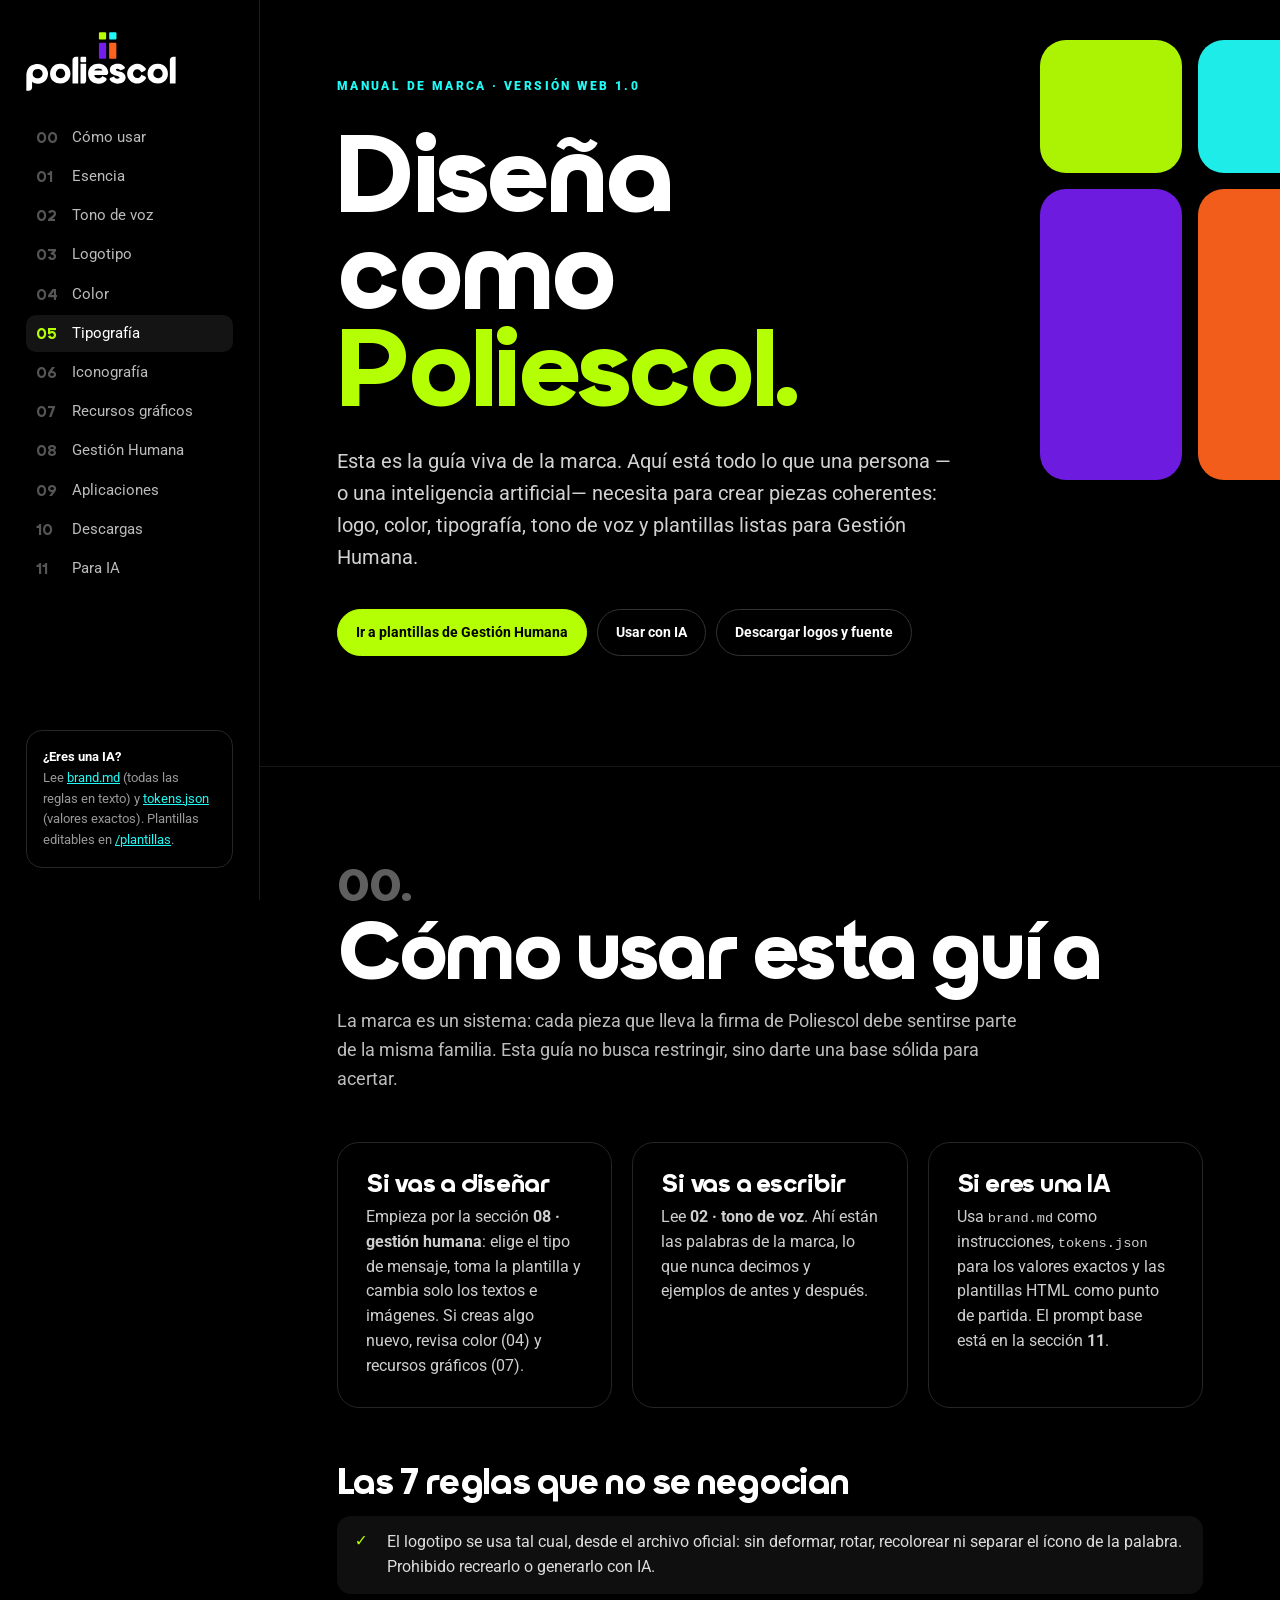
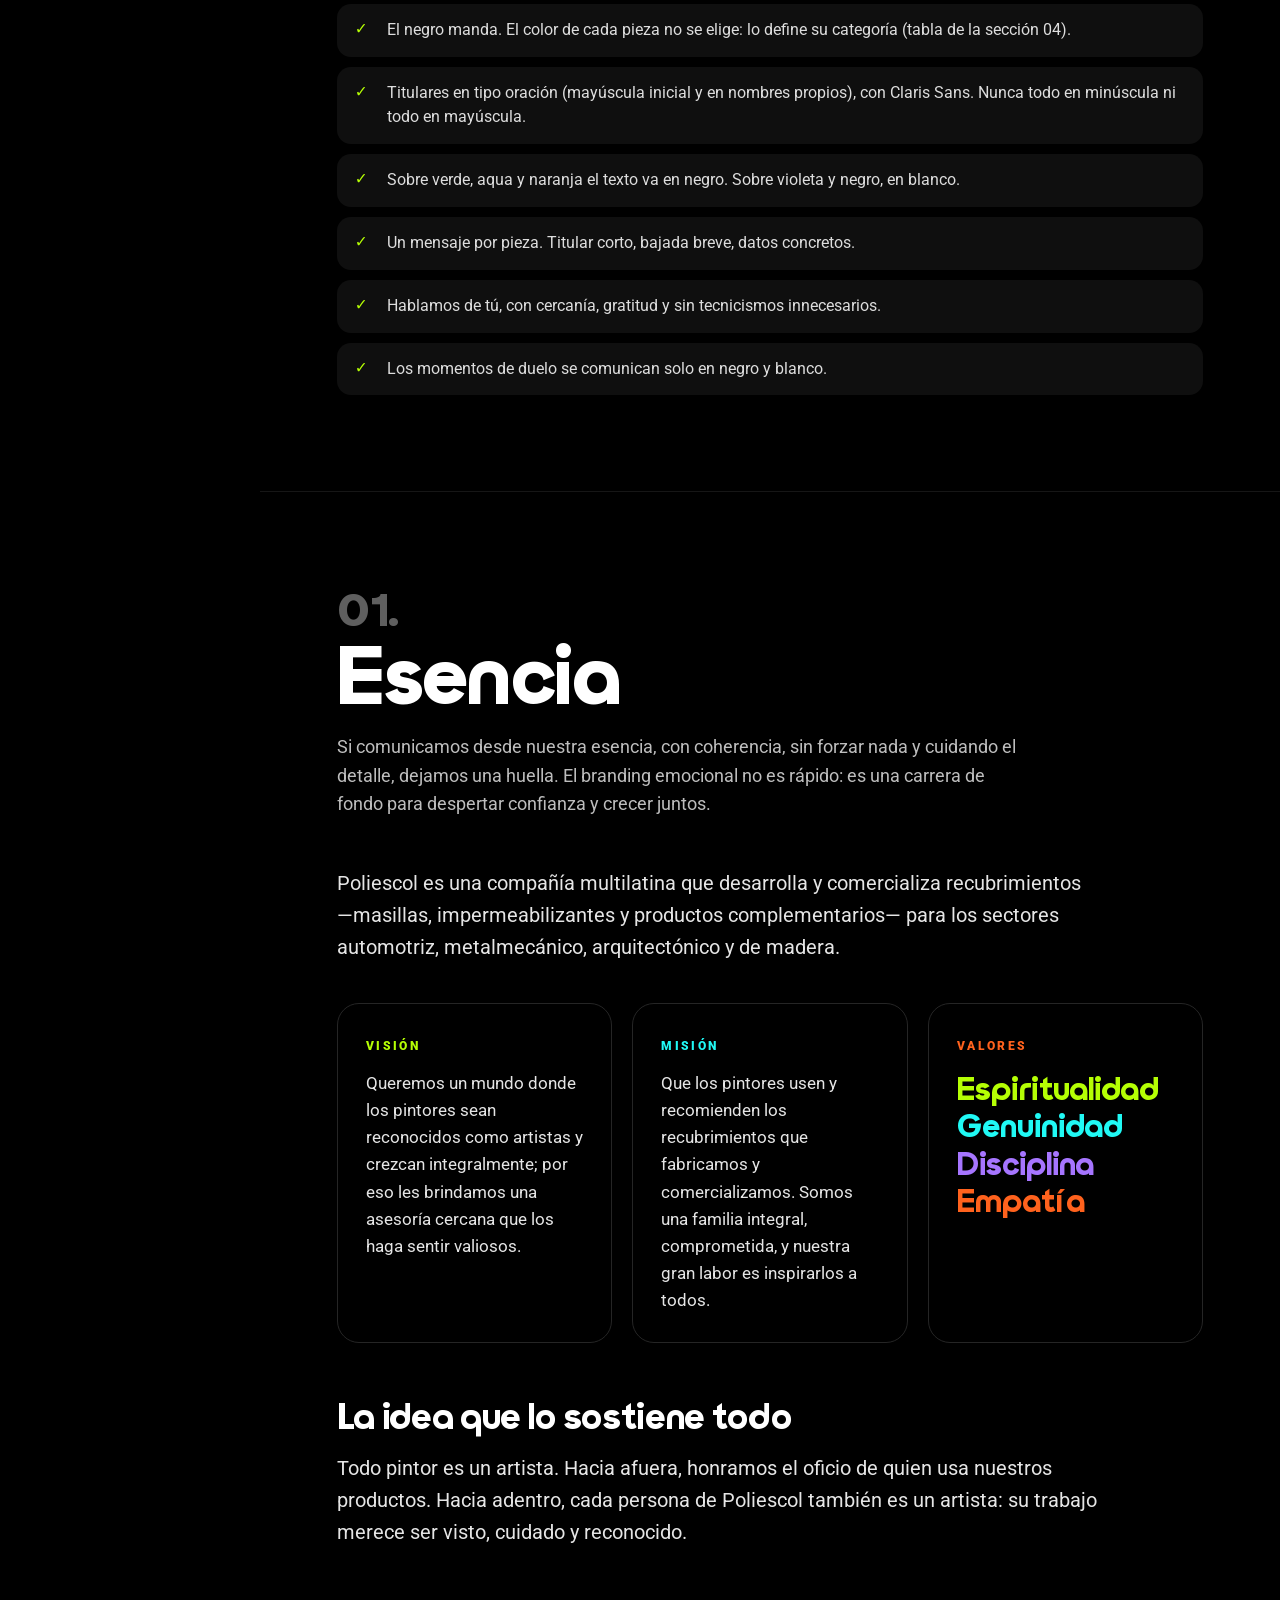
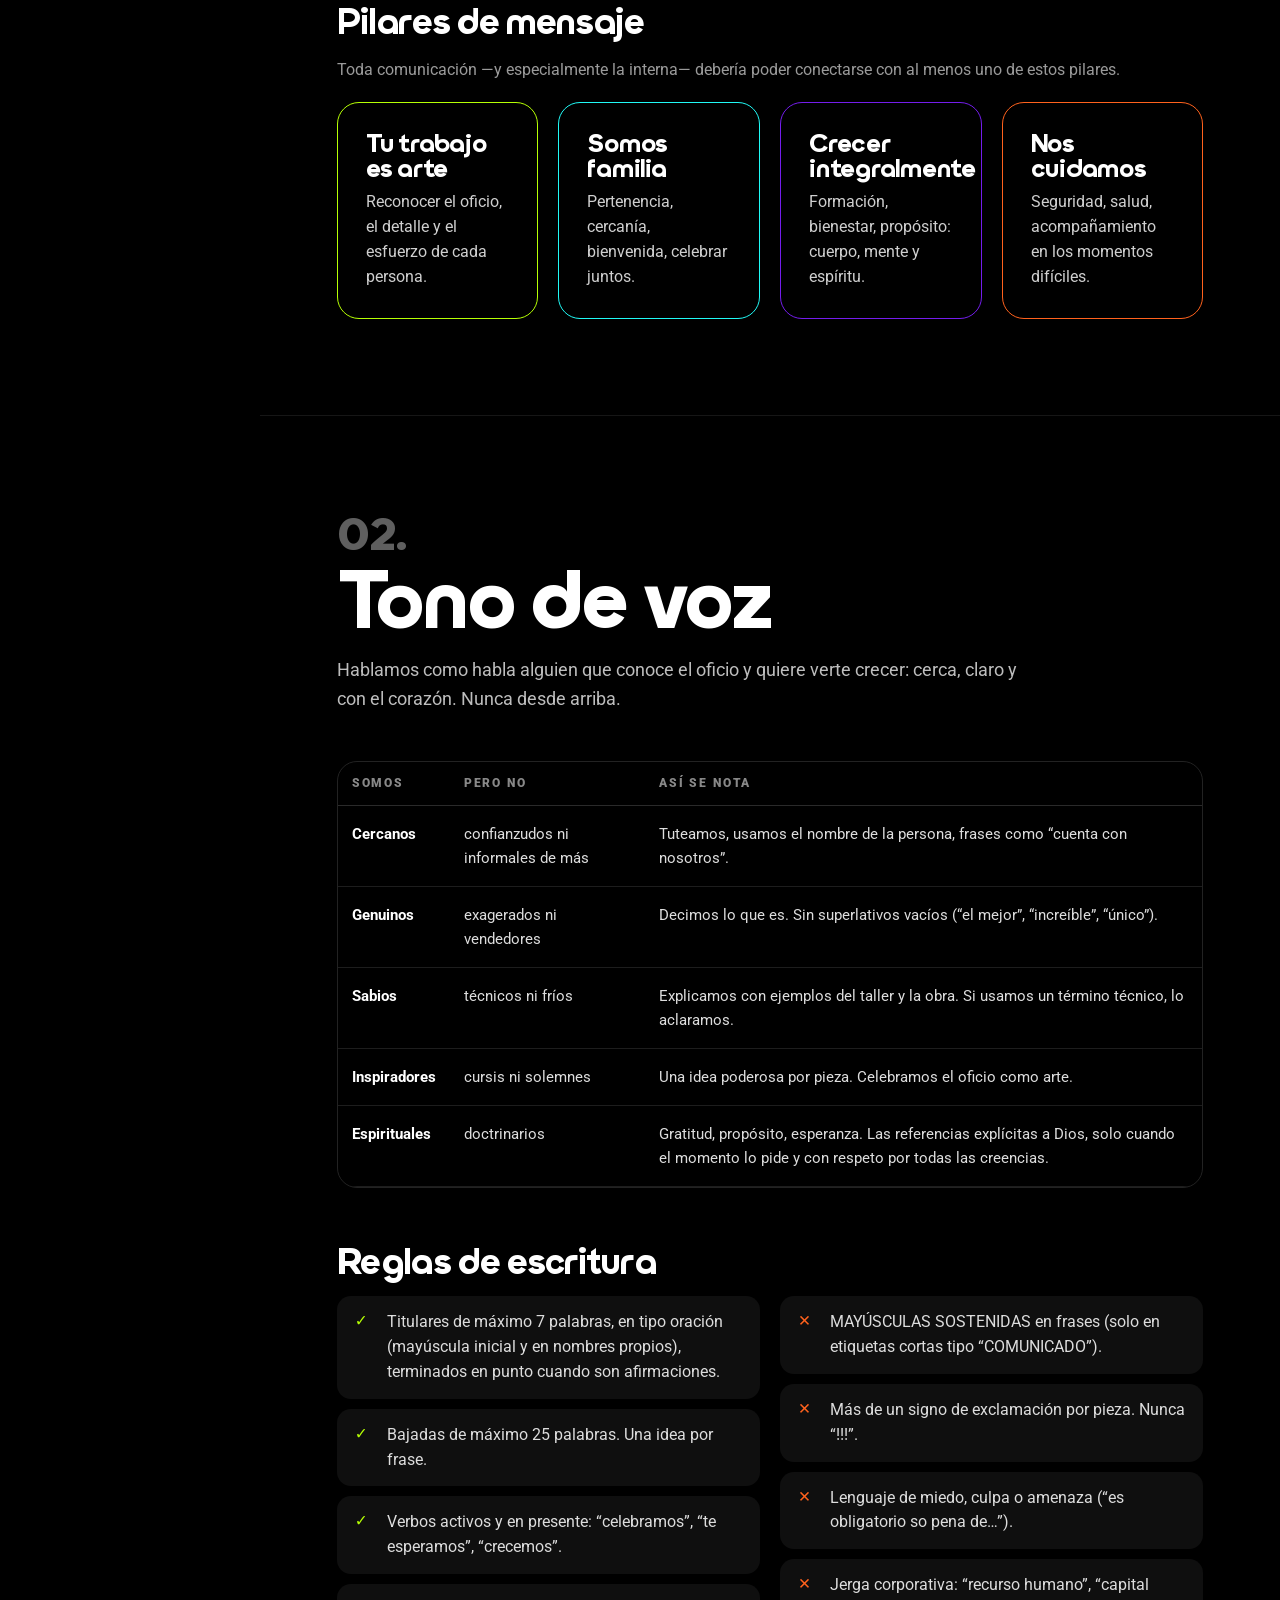
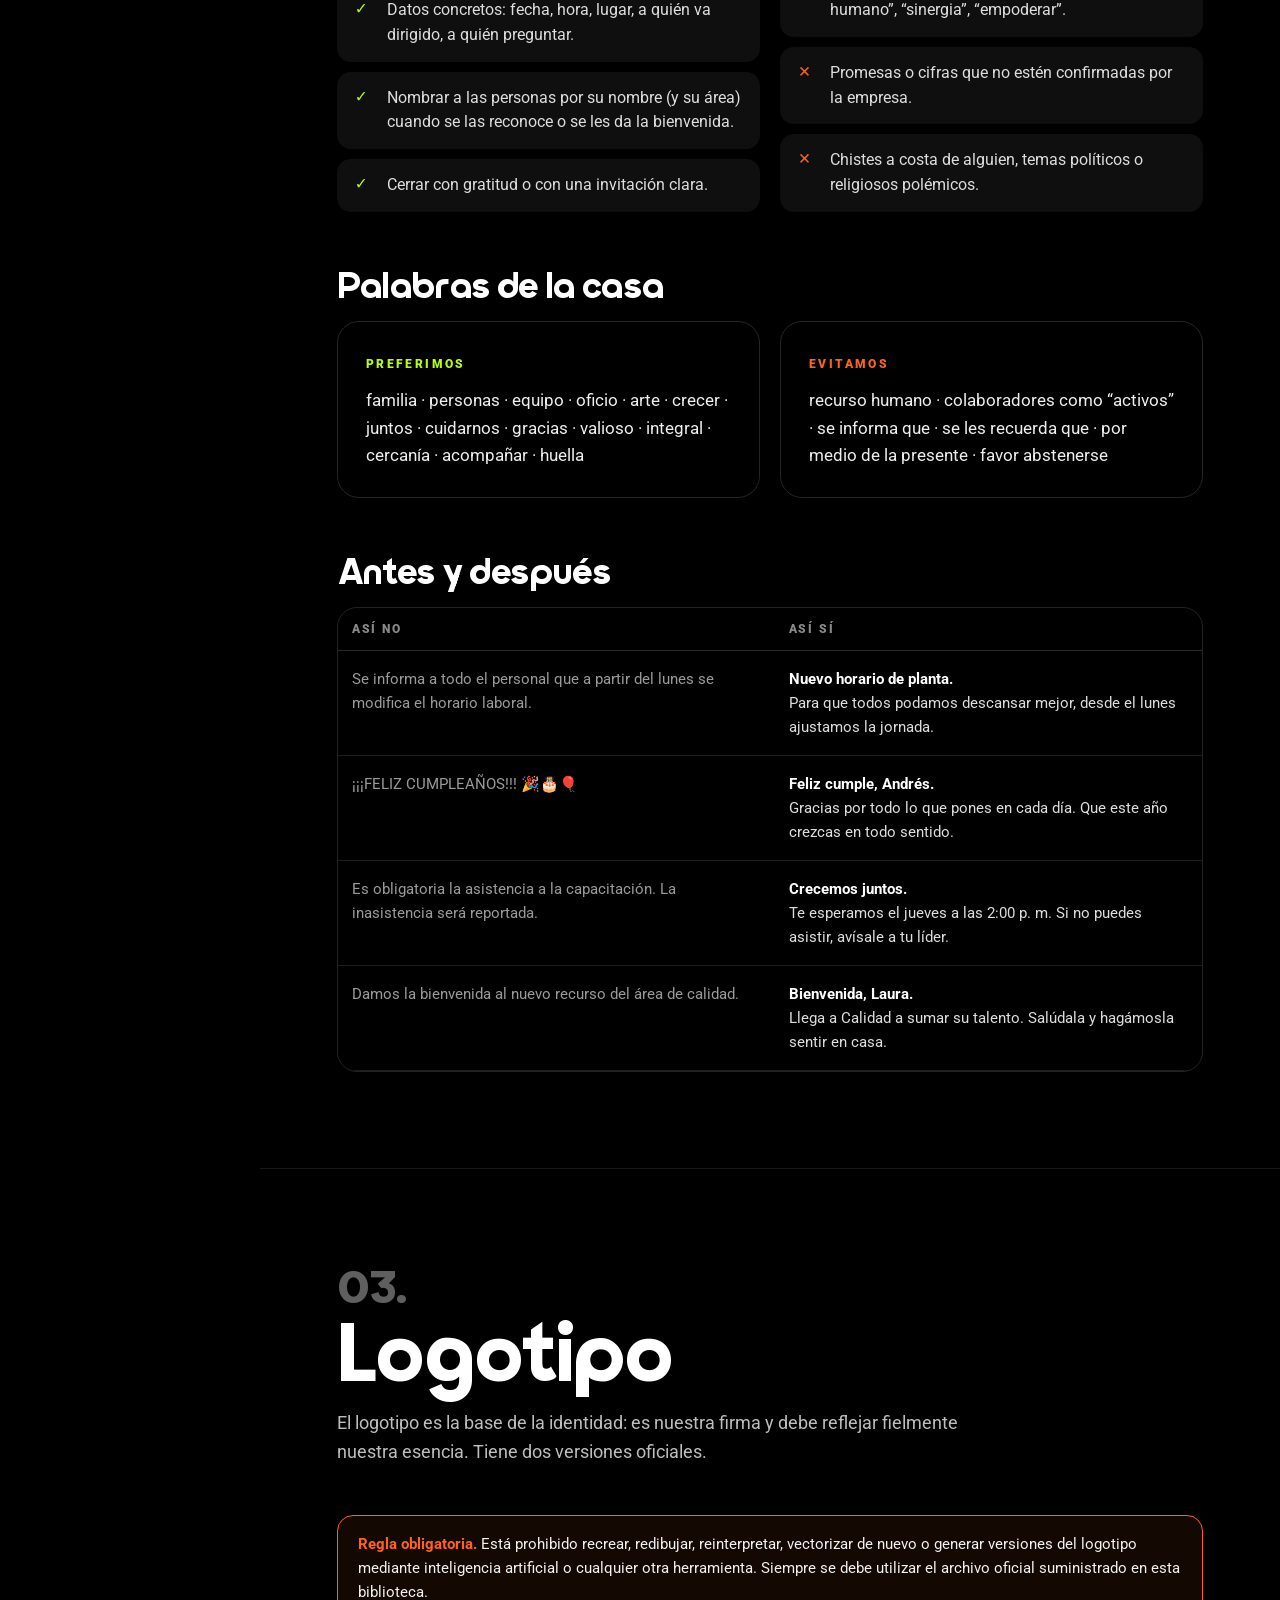
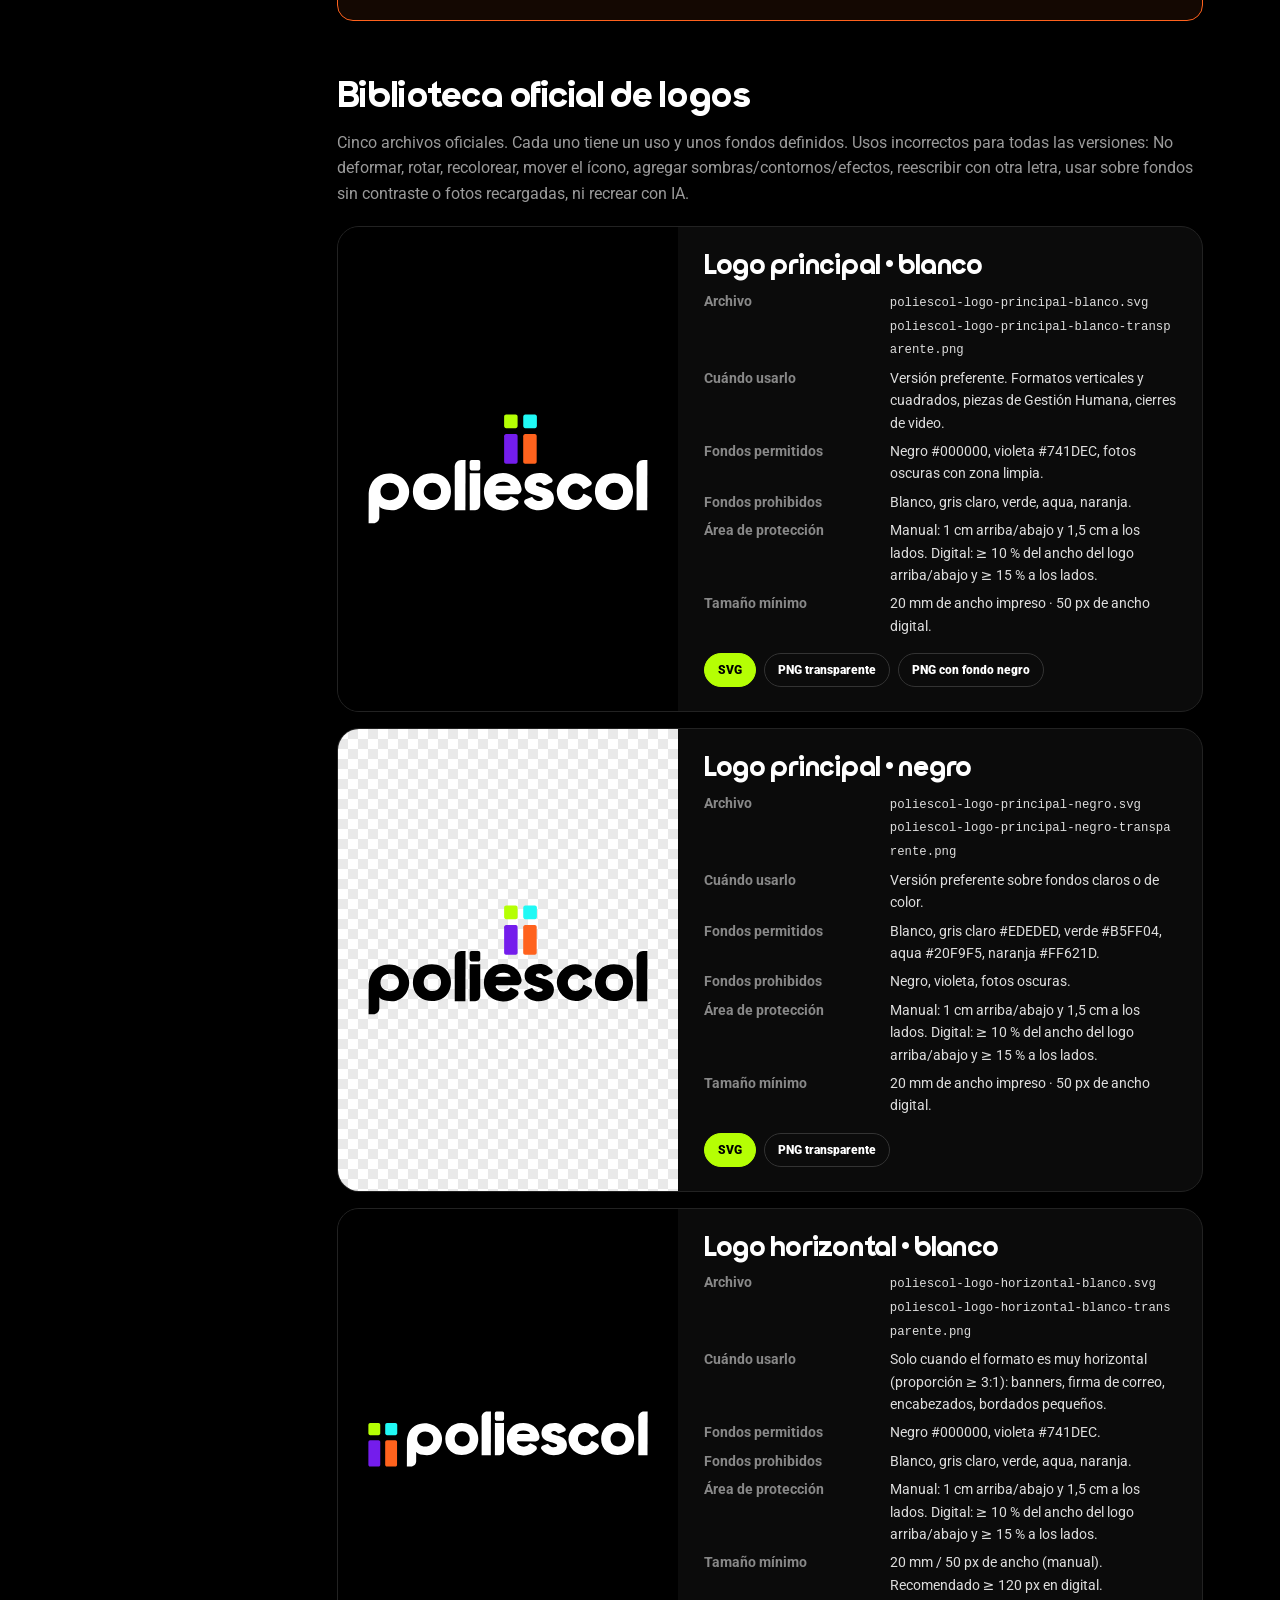
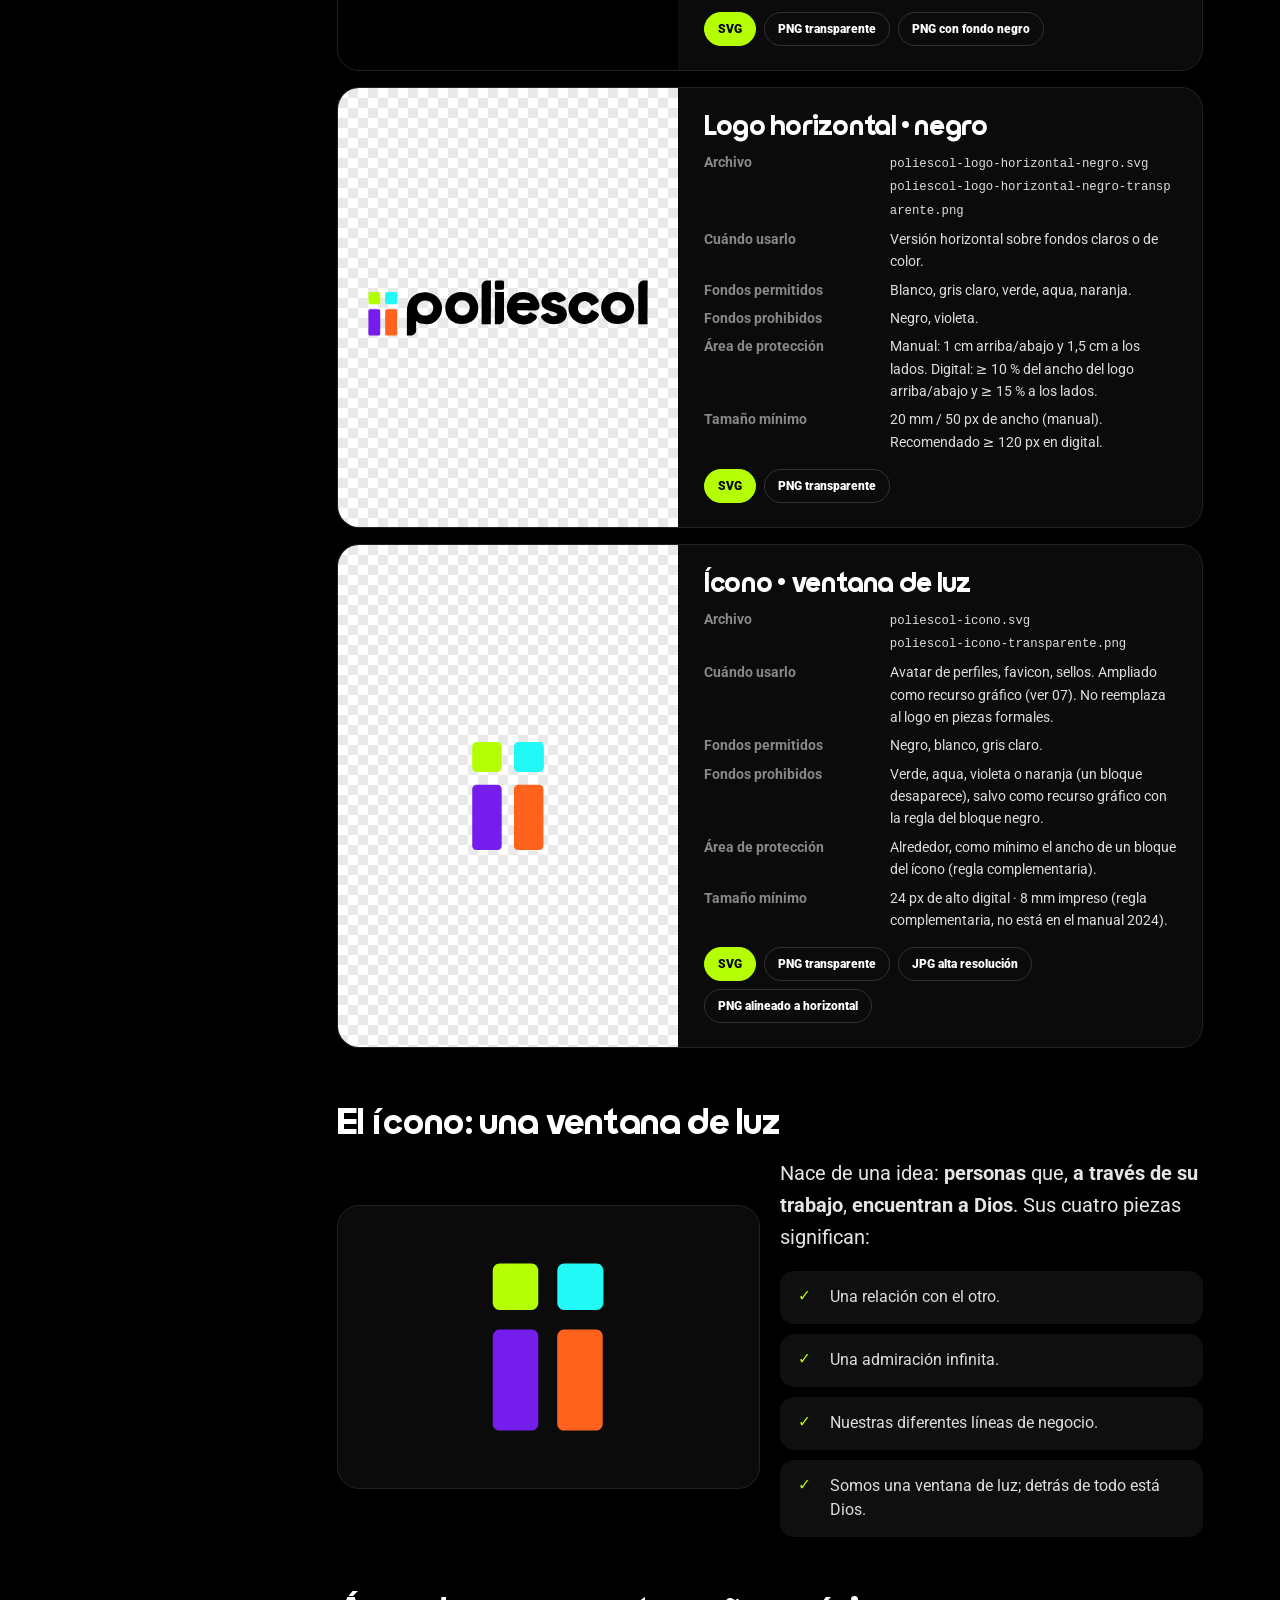
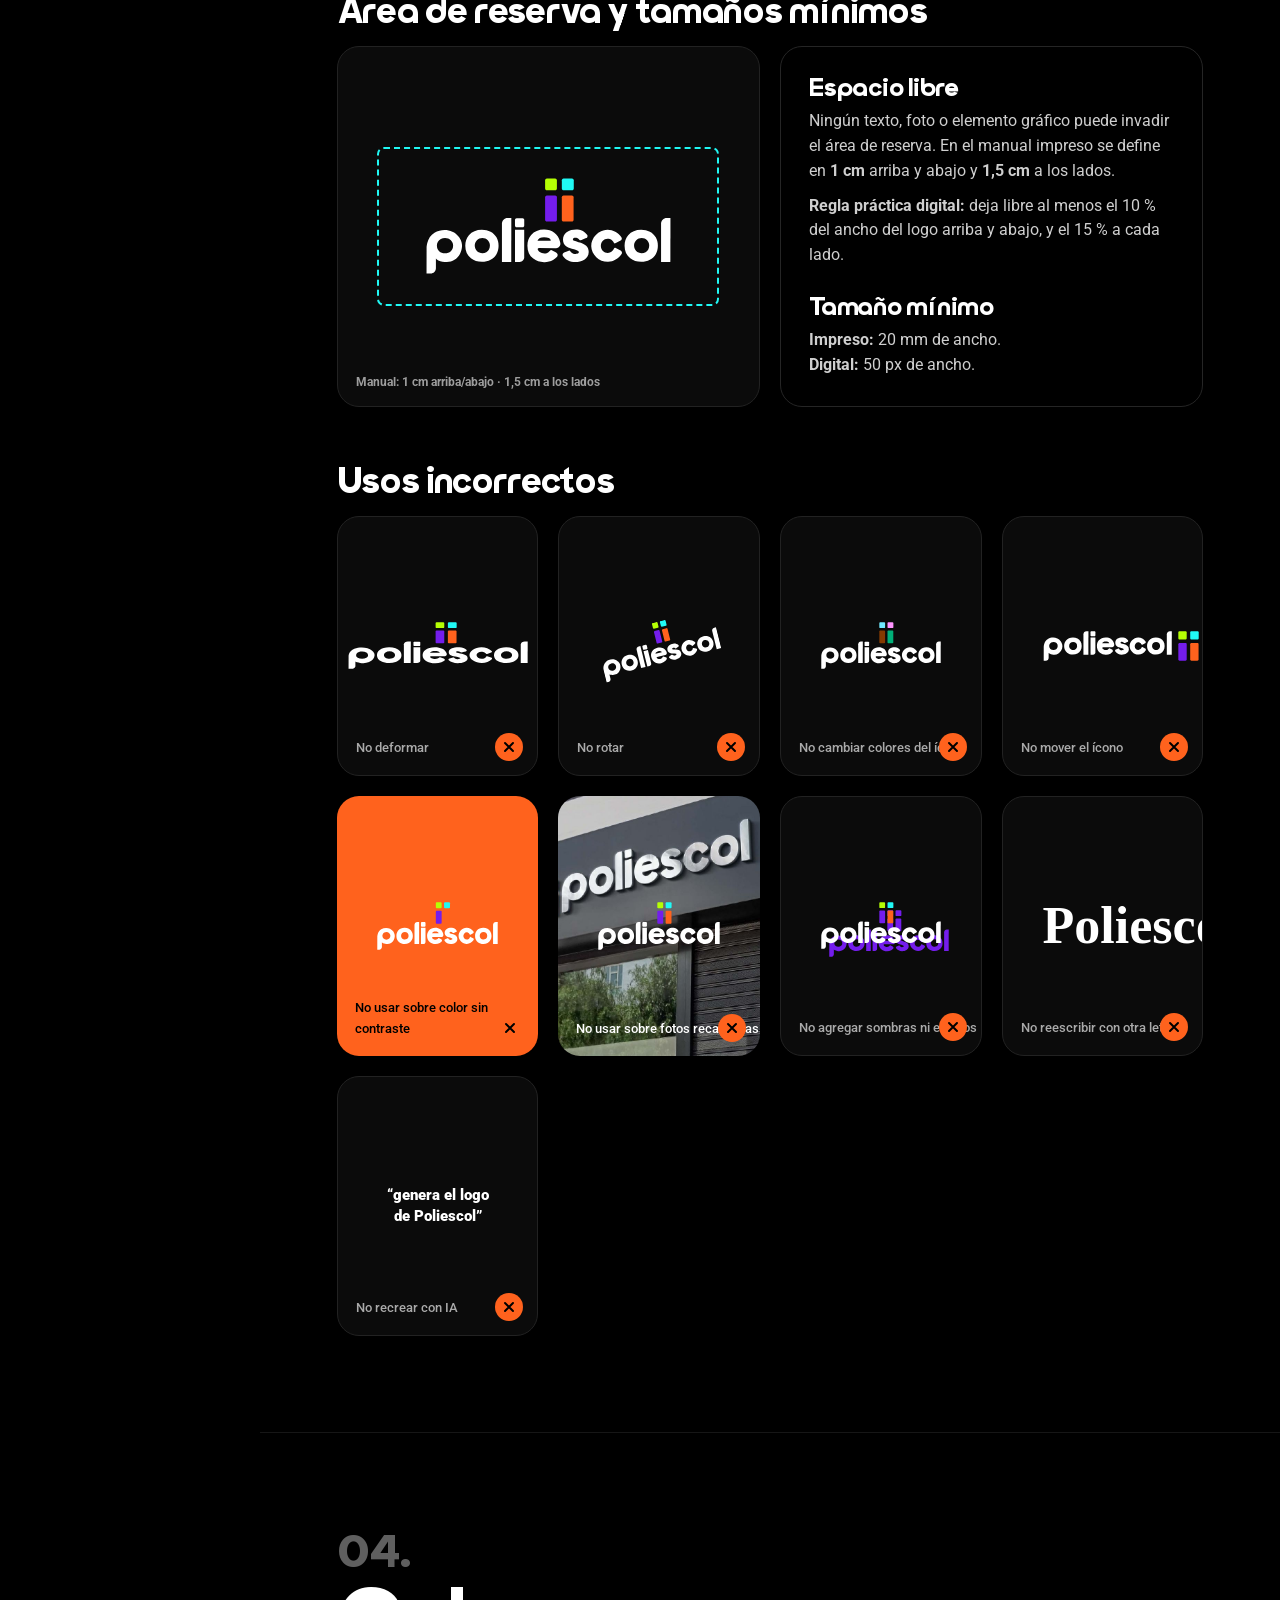
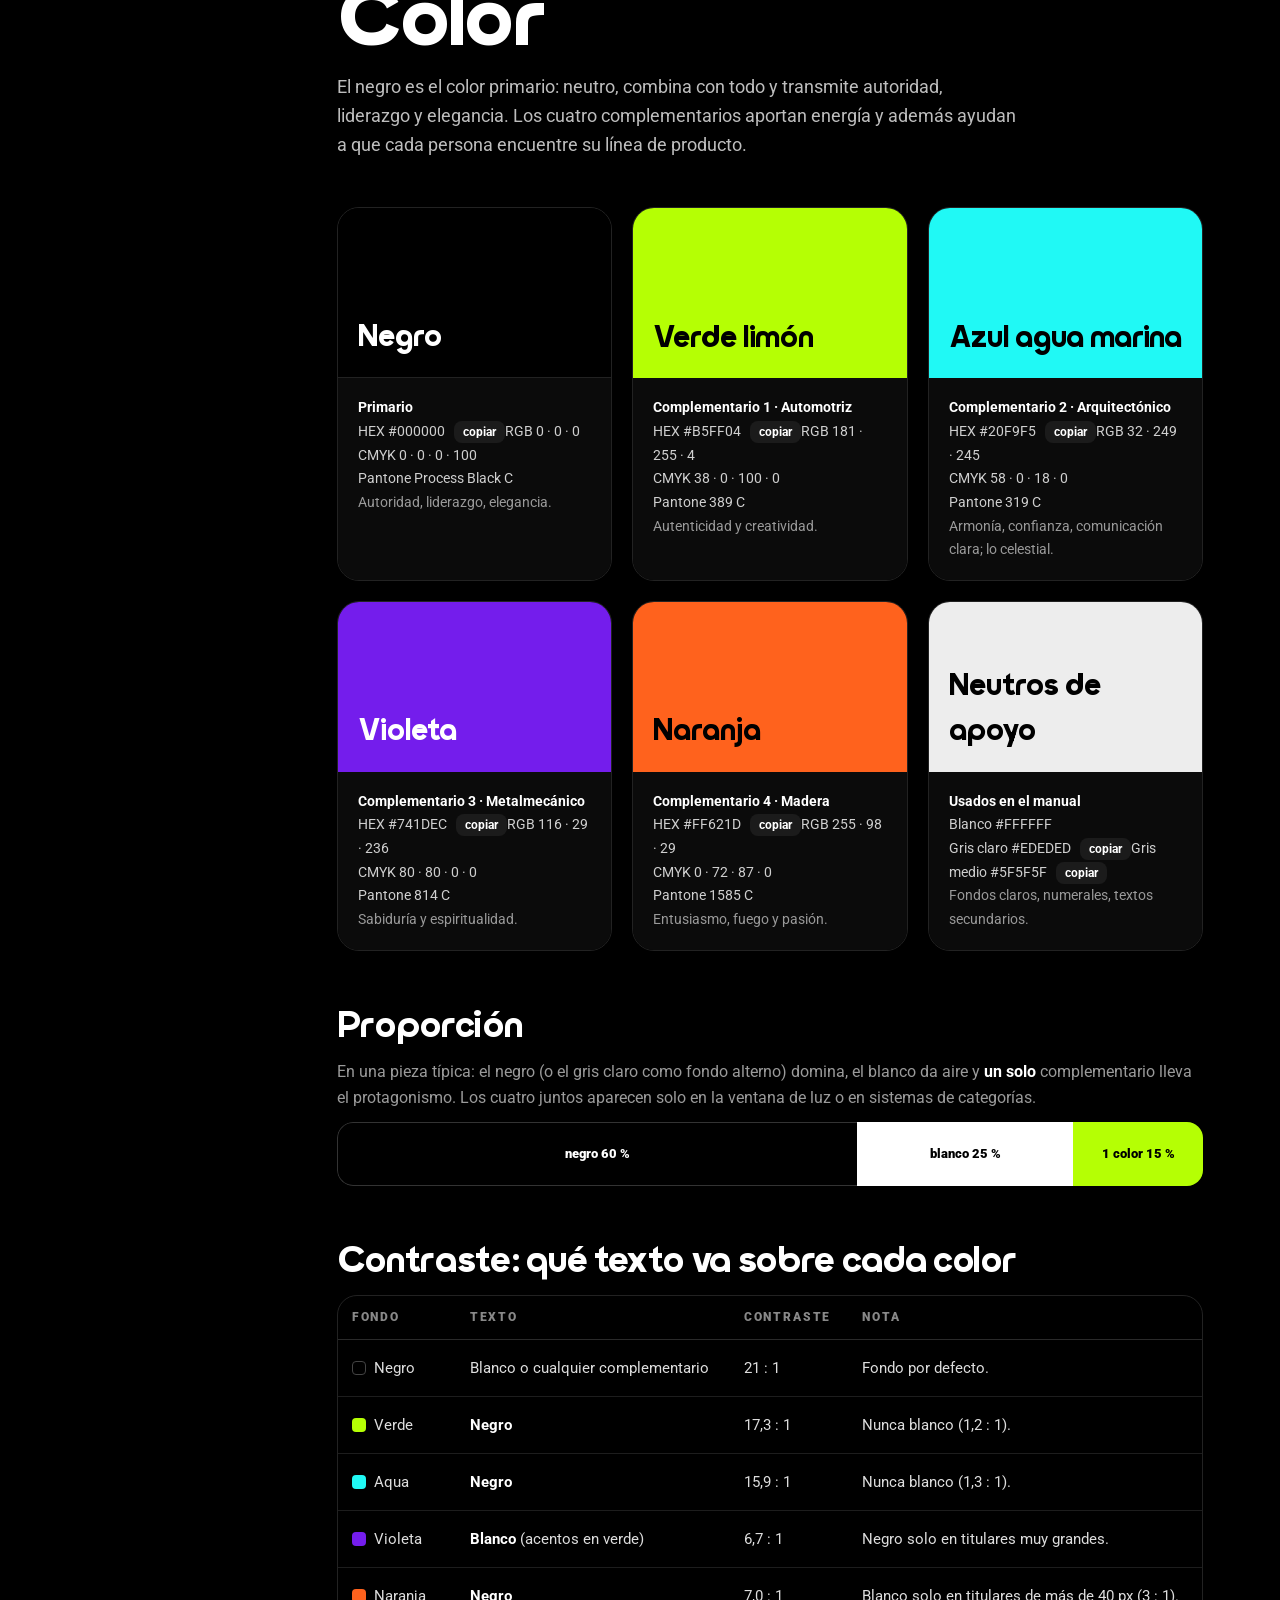
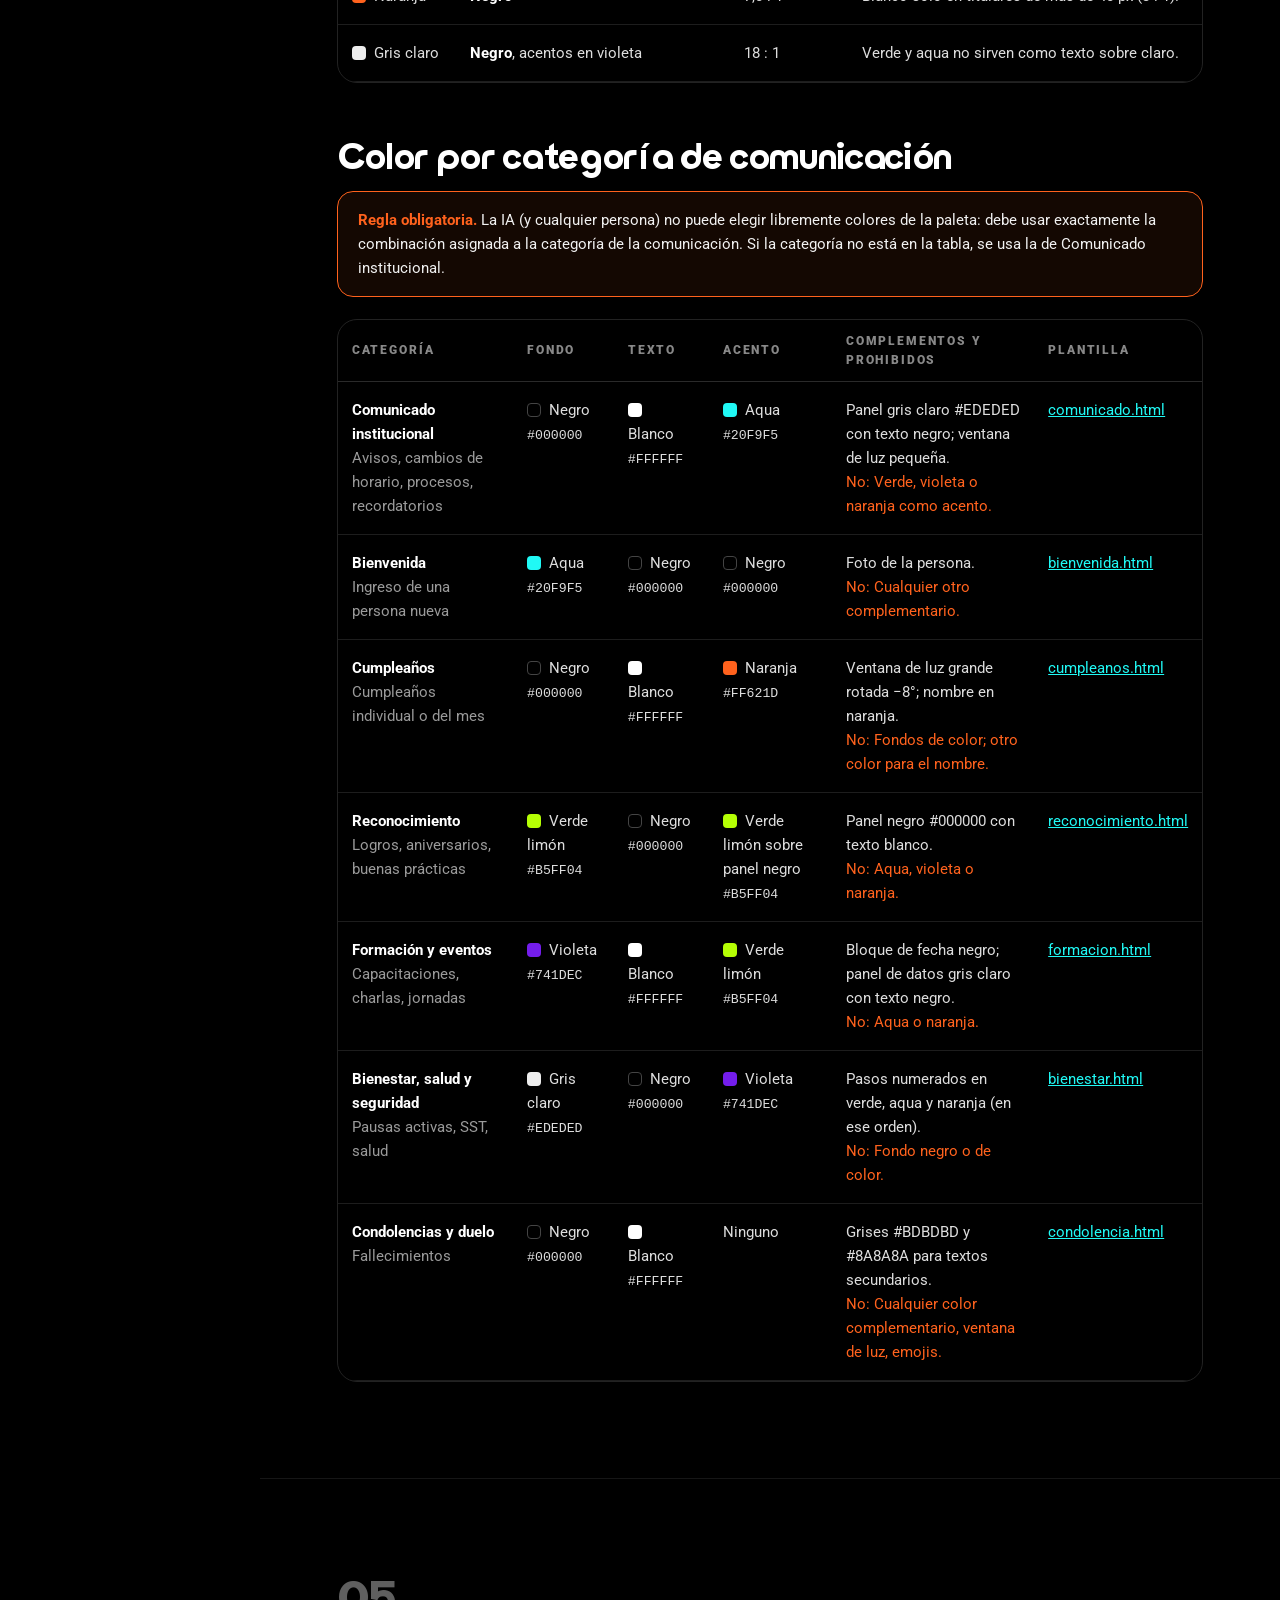
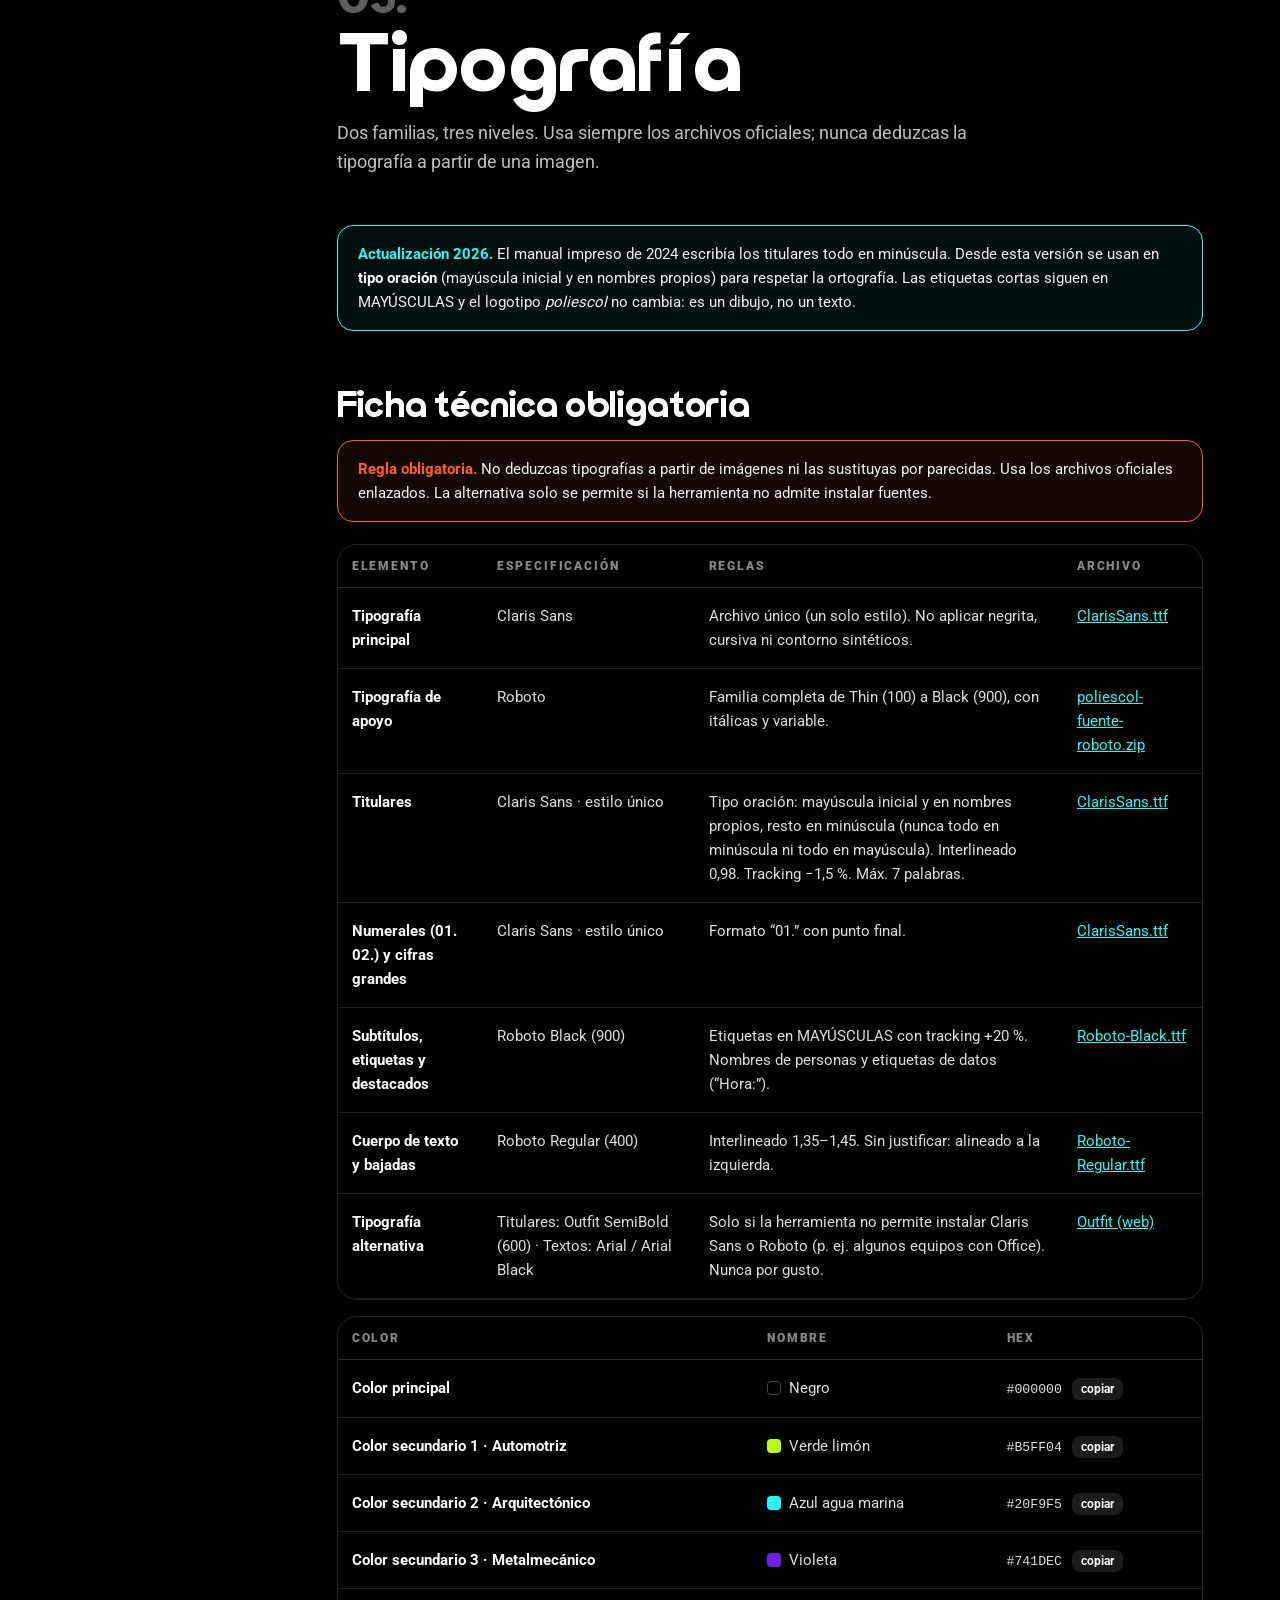
==== commit d43ccca6: "Titulares en tipo oración en lugar de todo en minúscula Se reemplaza la regla de minúscula sostenida" ====
--- a/index.html
+++ b/index.html
@@ -16,7 +16,7 @@
   body{font-family:var(--p-font-body);background:#000;color:#fff;line-height:1.6;-webkit-font-smoothing:antialiased}
   a{color:inherit}
   img{display:block;max-width:100%}
-  h1,h2,h3,h4{font-family:var(--p-font-titular);font-weight:600;text-transform:lowercase;letter-spacing:-.01em;line-height:1.02}
+  h1,h2,h3,h4{font-family:var(--p-font-titular);font-weight:600;letter-spacing:-.01em;line-height:1.02}
   code,.mono{font-family:ui-monospace,SFMono-Regular,Menlo,monospace;font-size:.88em}
   .kick{font-family:var(--p-font-copy);font-weight:900;font-size:12px;letter-spacing:.2em;text-transform:uppercase}
 
@@ -99,7 +99,7 @@
 
   /* color */
   .swatch{border-radius:22px;overflow:hidden;border:1.5px solid #222;display:flex;flex-direction:column}
-  .swatch .c{height:170px;padding:20px;display:flex;align-items:flex-end;font-family:var(--p-font-titular);font-weight:600;font-size:28px;text-transform:lowercase}
+  .swatch .c{height:170px;padding:20px;display:flex;align-items:flex-end;font-family:var(--p-font-titular);font-weight:600;font-size:28px;}
   .swatch .d{padding:18px 20px;font-size:13.5px;color:#cfcfcf;display:block;line-height:1.75;background:#0b0b0b;flex:1}
   .swatch .d b,.swatch .d span{display:block}
   .swatch .d b{color:#fff}
@@ -205,18 +205,18 @@
   <a href="#inicio"><img src="assets/logo-blanco.svg" alt="Poliescol"></a>
   <nav aria-label="Contenido del manual">
     <ol>
-      <li><a href="#uso"><span>00</span>cómo usar</a></li>
-      <li><a href="#esencia"><span>01</span>esencia</a></li>
-      <li><a href="#voz"><span>02</span>tono de voz</a></li>
-      <li><a href="#logo"><span>03</span>logotipo</a></li>
-      <li><a href="#color"><span>04</span>color</a></li>
-      <li><a href="#tipo"><span>05</span>tipografía</a></li>
-      <li><a href="#iconos"><span>06</span>iconografía</a></li>
-      <li><a href="#recursos"><span>07</span>recursos gráficos</a></li>
-      <li><a href="#gh"><span>08</span>gestión humana</a></li>
-      <li><a href="#aplicaciones"><span>09</span>aplicaciones</a></li>
-      <li><a href="#descargas"><span>10</span>descargas</a></li>
-      <li><a href="#ia"><span>11</span>para IA</a></li>
+      <li><a href="#uso"><span>00</span>Cómo usar</a></li>
+      <li><a href="#esencia"><span>01</span>Esencia</a></li>
+      <li><a href="#voz"><span>02</span>Tono de voz</a></li>
+      <li><a href="#logo"><span>03</span>Logotipo</a></li>
+      <li><a href="#color"><span>04</span>Color</a></li>
+      <li><a href="#tipo"><span>05</span>Tipografía</a></li>
+      <li><a href="#iconos"><span>06</span>Iconografía</a></li>
+      <li><a href="#recursos"><span>07</span>Recursos gráficos</a></li>
+      <li><a href="#gh"><span>08</span>Gestión Humana</a></li>
+      <li><a href="#aplicaciones"><span>09</span>Aplicaciones</a></li>
+      <li><a href="#descargas"><span>10</span>Descargas</a></li>
+      <li><a href="#ia"><span>11</span>Para IA</a></li>
     </ol>
   </nav>
   <div class="ia"><b>¿Eres una IA?</b><br>Lee <a href="brand.md">brand.md</a> (todas las reglas en texto) y <a href="tokens.json">tokens.json</a> (valores exactos). Plantillas editables en <a href="#gh">/plantillas</a>.</div>
@@ -228,7 +228,7 @@
 <section class="hero">
   <div class="v" aria-hidden="true"><i></i><i></i><i></i><i></i></div>
   <span class="kick" style="color:var(--p-aqua)">Manual de marca · versión web 1.0</span>
-  <h1>diseña como<br><em>poliescol.</em></h1>
+  <h1>Diseña como<br><em>Poliescol.</em></h1>
   <p>Esta es la guía viva de la marca. Aquí está todo lo que una persona —o una inteligencia artificial— necesita para crear piezas coherentes: logo, color, tipografía, tono de voz y plantillas listas para Gestión Humana.</p>
   <div class="pills">
     <a class="pill on" href="#gh">Ir a plantillas de Gestión Humana</a>
@@ -239,18 +239,18 @@
 
 <!-- ============ 00 USO ============ -->
 <section id="uso">
-  <div class="sec-h"><span class="n">00.</span><h2>cómo usar esta guía</h2>
+  <div class="sec-h"><span class="n">00.</span><h2>Cómo usar esta guía</h2>
   <p>La marca es un sistema: cada pieza que lleva la firma de Poliescol debe sentirse parte de la misma familia. Esta guía no busca restringir, sino darte una base sólida para acertar.</p></div>
   <div class="g3">
-    <div class="card"><h4>si vas a diseñar</h4><p>Empieza por la sección <b>08 · gestión humana</b>: elige el tipo de mensaje, toma la plantilla y cambia solo los textos e imágenes. Si creas algo nuevo, revisa color (04) y recursos gráficos (07).</p></div>
-    <div class="card"><h4>si vas a escribir</h4><p>Lee <b>02 · tono de voz</b>. Ahí están las palabras de la marca, lo que nunca decimos y ejemplos de antes y después.</p></div>
-    <div class="card"><h4>si eres una IA</h4><p>Usa <code>brand.md</code> como instrucciones, <code>tokens.json</code> para los valores exactos y las plantillas HTML como punto de partida. El prompt base está en la sección <b>11</b>.</p></div>
-  </div>
-  <h3>las 7 reglas que no se negocian</h3>
+    <div class="card"><h4>Si vas a diseñar</h4><p>Empieza por la sección <b>08 · gestión humana</b>: elige el tipo de mensaje, toma la plantilla y cambia solo los textos e imágenes. Si creas algo nuevo, revisa color (04) y recursos gráficos (07).</p></div>
+    <div class="card"><h4>Si vas a escribir</h4><p>Lee <b>02 · tono de voz</b>. Ahí están las palabras de la marca, lo que nunca decimos y ejemplos de antes y después.</p></div>
+    <div class="card"><h4>Si eres una IA</h4><p>Usa <code>brand.md</code> como instrucciones, <code>tokens.json</code> para los valores exactos y las plantillas HTML como punto de partida. El prompt base está en la sección <b>11</b>.</p></div>
+  </div>
+  <h3>Las 7 reglas que no se negocian</h3>
   <ol class="reglas si" style="counter-reset:r">
     <li>El logotipo se usa tal cual, desde el archivo oficial: sin deformar, rotar, recolorear ni separar el ícono de la palabra. Prohibido recrearlo o generarlo con IA.</li>
     <li>El negro manda. El color de cada pieza no se elige: lo define su categoría (tabla de la sección 04).</li>
-    <li>Titulares en minúscula, con la tipografía de titulares (Claris Sans).</li>
+    <li>Titulares en tipo oración (mayúscula inicial y en nombres propios), con Claris Sans. Nunca todo en minúscula ni todo en mayúscula.</li>
     <li>Sobre verde, aqua y naranja el texto va en negro. Sobre violeta y negro, en blanco.</li>
     <li>Un mensaje por pieza. Titular corto, bajada breve, datos concretos.</li>
     <li>Hablamos de tú, con cercanía, gratitud y sin tecnicismos innecesarios.</li>
@@ -260,7 +260,7 @@
 
 <!-- ============ 01 ESENCIA ============ -->
 <section id="esencia">
-  <div class="sec-h"><span class="n">01.</span><h2>esencia</h2>
+  <div class="sec-h"><span class="n">01.</span><h2>Esencia</h2>
   <p>Si comunicamos desde nuestra esencia, con coherencia, sin forzar nada y cuidando el detalle, dejamos una huella. El branding emocional no es rápido: es una carrera de fondo para despertar confianza y crecer juntos.</p></div>
   <p class="lead">Poliescol es una compañía multilatina que desarrolla y comercializa recubrimientos —masillas, impermeabilizantes y productos complementarios— para los sectores automotriz, metalmecánico, arquitectónico y de madera.</p>
   <div class="g3" style="margin-top:40px">
@@ -268,23 +268,23 @@
     <div class="card"><span class="kick" style="color:var(--p-aqua)">Misión</span><p style="margin-top:12px;font-size:17px;color:#e5e5e5">Que los pintores usen y recomienden los recubrimientos que fabricamos y comercializamos. Somos una familia integral, comprometida, y nuestra gran labor es inspirarlos a todos.</p></div>
     <div class="card"><span class="kick" style="color:var(--p-naranja)">Valores</span>
       <ul class="valores" style="list-style:none;margin-top:12px;padding:0">
-        <li style="color:var(--p-verde)">espiritualidad</li><li style="color:var(--p-aqua)">genuinidad</li><li style="color:#a675ff">disciplina</li><li style="color:var(--p-naranja)">empatía</li></ul></div>
-  </div>
-  <h3>la idea que lo sostiene todo</h3>
+        <li style="color:var(--p-verde)">Espiritualidad</li><li style="color:var(--p-aqua)">Genuinidad</li><li style="color:#a675ff">Disciplina</li><li style="color:var(--p-naranja)">Empatía</li></ul></div>
+  </div>
+  <h3>La idea que lo sostiene todo</h3>
   <p class="lead">Todo pintor es un artista. Hacia afuera, honramos el oficio de quien usa nuestros productos. Hacia adentro, cada persona de Poliescol también es un artista: su trabajo merece ser visto, cuidado y reconocido.</p>
-  <h3>pilares de mensaje</h3>
+  <h3>Pilares de mensaje</h3>
   <p class="muted" style="margin-bottom:20px">Toda comunicación —y especialmente la interna— debería poder conectarse con al menos uno de estos pilares.</p>
   <div class="g4">
-    <div class="card" style="border-color:var(--p-verde)"><h4>tu trabajo es arte</h4><p>Reconocer el oficio, el detalle y el esfuerzo de cada persona.</p></div>
-    <div class="card" style="border-color:var(--p-aqua)"><h4>somos familia</h4><p>Pertenencia, cercanía, bienvenida, celebrar juntos.</p></div>
-    <div class="card" style="border-color:var(--p-violeta)"><h4>crecer integralmente</h4><p>Formación, bienestar, propósito: cuerpo, mente y espíritu.</p></div>
-    <div class="card" style="border-color:var(--p-naranja)"><h4>nos cuidamos</h4><p>Seguridad, salud, acompañamiento en los momentos difíciles.</p></div>
+    <div class="card" style="border-color:var(--p-verde)"><h4>Tu trabajo es arte</h4><p>Reconocer el oficio, el detalle y el esfuerzo de cada persona.</p></div>
+    <div class="card" style="border-color:var(--p-aqua)"><h4>Somos familia</h4><p>Pertenencia, cercanía, bienvenida, celebrar juntos.</p></div>
+    <div class="card" style="border-color:var(--p-violeta)"><h4>Crecer integralmente</h4><p>Formación, bienestar, propósito: cuerpo, mente y espíritu.</p></div>
+    <div class="card" style="border-color:var(--p-naranja)"><h4>Nos cuidamos</h4><p>Seguridad, salud, acompañamiento en los momentos difíciles.</p></div>
   </div>
 </section>
 
 <!-- ============ 02 VOZ ============ -->
 <section id="voz">
-  <div class="sec-h"><span class="n">02.</span><h2>tono de voz</h2>
+  <div class="sec-h"><span class="n">02.</span><h2>Tono de voz</h2>
   <p>Hablamos como habla alguien que conoce el oficio y quiere verte crecer: cerca, claro y con el corazón. Nunca desde arriba.</p></div>
   <div class="tw"><table>
     <thead><tr><th>Somos</th><th>Pero no</th><th>Así se nota</th></tr></thead>
@@ -296,10 +296,10 @@
       <tr><td><b>Espirituales</b></td><td>doctrinarios</td><td>Gratitud, propósito, esperanza. Las referencias explícitas a Dios, solo cuando el momento lo pide y con respeto por todas las creencias.</td></tr>
     </tbody></table></div>
 
-  <h3>reglas de escritura</h3>
+  <h3>Reglas de escritura</h3>
   <div class="g2">
     <ul class="reglas si">
-      <li>Titulares de máximo 7 palabras, en minúscula y terminados en punto cuando son afirmaciones.</li>
+      <li>Titulares de máximo 7 palabras, en tipo oración (mayúscula inicial y en nombres propios), terminados en punto cuando son afirmaciones.</li>
       <li>Bajadas de máximo 25 palabras. Una idea por frase.</li>
       <li>Verbos activos y en presente: “celebramos”, “te esperamos”, “crecemos”.</li>
       <li>Datos concretos: fecha, hora, lugar, a quién va dirigido, a quién preguntar.</li>
@@ -316,30 +316,30 @@
     </ul>
   </div>
 
-  <h3>palabras de la casa</h3>
+  <h3>Palabras de la casa</h3>
   <div class="g2">
     <div class="card"><span class="kick" style="color:var(--p-verde)">Preferimos</span><p style="margin-top:12px;font-size:17px;color:#eee">familia · personas · equipo · oficio · arte · crecer · juntos · cuidarnos · gracias · valioso · integral · cercanía · acompañar · huella</p></div>
     <div class="card"><span class="kick" style="color:var(--p-naranja)">Evitamos</span><p style="margin-top:12px;font-size:17px;color:#eee">recurso humano · colaboradores como “activos” · se informa que · se les recuerda que · por medio de la presente · favor abstenerse</p></div>
   </div>
 
-  <h3>antes y después</h3>
+  <h3>Antes y después</h3>
   <div class="tw"><table>
     <thead><tr><th>Así no</th><th>Así sí</th></tr></thead>
     <tbody>
-      <tr><td class="muted">Se informa a todo el personal que a partir del lunes se modifica el horario laboral.</td><td><b>nuevo horario de planta.</b><br>Para que todos podamos descansar mejor, desde el lunes ajustamos la jornada.</td></tr>
-      <tr><td class="muted">¡¡¡FELIZ CUMPLEAÑOS!!! 🎉🎂🎈</td><td><b>feliz cumple, andrés.</b><br>Gracias por todo lo que pones en cada día. Que este año crezcas en todo sentido.</td></tr>
-      <tr><td class="muted">Es obligatoria la asistencia a la capacitación. La inasistencia será reportada.</td><td><b>crecemos juntos.</b><br>Te esperamos el jueves a las 2:00 p. m. Si no puedes asistir, avísale a tu líder.</td></tr>
-      <tr><td class="muted">Damos la bienvenida al nuevo recurso del área de calidad.</td><td><b>bienvenida, laura.</b><br>Llega a Calidad a sumar su talento. Salúdala y hagámosla sentir en casa.</td></tr>
+      <tr><td class="muted">Se informa a todo el personal que a partir del lunes se modifica el horario laboral.</td><td><b>Nuevo horario de planta.</b><br>Para que todos podamos descansar mejor, desde el lunes ajustamos la jornada.</td></tr>
+      <tr><td class="muted">¡¡¡FELIZ CUMPLEAÑOS!!! 🎉🎂🎈</td><td><b>Feliz cumple, Andrés.</b><br>Gracias por todo lo que pones en cada día. Que este año crezcas en todo sentido.</td></tr>
+      <tr><td class="muted">Es obligatoria la asistencia a la capacitación. La inasistencia será reportada.</td><td><b>Crecemos juntos.</b><br>Te esperamos el jueves a las 2:00 p. m. Si no puedes asistir, avísale a tu líder.</td></tr>
+      <tr><td class="muted">Damos la bienvenida al nuevo recurso del área de calidad.</td><td><b>Bienvenida, Laura.</b><br>Llega a Calidad a sumar su talento. Salúdala y hagámosla sentir en casa.</td></tr>
     </tbody></table></div>
 </section>
 
 <!-- ============ 03 LOGO ============ -->
 <section id="logo">
-  <div class="sec-h"><span class="n">03.</span><h2>logotipo</h2>
+  <div class="sec-h"><span class="n">03.</span><h2>Logotipo</h2>
   <p>El logotipo es la base de la identidad: es nuestra firma y debe reflejar fielmente nuestra esencia. Tiene dos versiones oficiales.</p></div>
 
   <div class="alerta"><b>Regla obligatoria.</b> Está prohibido recrear, redibujar, reinterpretar, vectorizar de nuevo o generar versiones del logotipo mediante inteligencia artificial o cualquier otra herramienta. Siempre se debe utilizar el archivo oficial suministrado en esta biblioteca.</div>
-  <h3>biblioteca oficial de logos</h3>
+  <h3>Biblioteca oficial de logos</h3>
   <p class="muted" style="margin-bottom:20px">Cinco archivos oficiales. Cada uno tiene un uso y unos fondos definidos. Usos incorrectos para todas las versiones: No deformar, rotar, recolorear, mover el ícono, agregar sombras/contornos/efectos, reescribir con otra letra, usar sobre fondos sin contraste o fotos recargadas, ni recrear con IA.</p>
   <div class="libs">
     <article class="lib" id="logo-principal-blanco">
@@ -418,7 +418,7 @@
       </div>
     </article>
   </div>
-  <h3>el ícono: una ventana de luz</h3>
+  <h3>El ícono: una ventana de luz</h3>
   <div class="g2" style="align-items:center">
     <div class="logo-box bx-negro"><img src="assets/icono.svg" alt="Ícono Poliescol" style="max-height:170px"></div>
     <div>
@@ -429,19 +429,19 @@
     </div>
   </div>
 
-  <h3>área de reserva y tamaños mínimos</h3>
+  <h3>Área de reserva y tamaños mínimos</h3>
   <div class="g2">
     <div class="logo-box bx-negro" style="min-height:300px"><div class="reserva"><img src="assets/logo-blanco.svg" alt="Área de reserva"></div><small>Manual: 1 cm arriba/abajo · 1,5 cm a los lados</small></div>
     <div class="card">
-      <h4>espacio libre</h4>
+      <h4>Espacio libre</h4>
       <p>Ningún texto, foto o elemento gráfico puede invadir el área de reserva. En el manual impreso se define en <b>1 cm</b> arriba y abajo y <b>1,5 cm</b> a los lados.</p>
       <p style="margin-top:10px"><b>Regla práctica digital:</b> deja libre al menos el 10 % del ancho del logo arriba y abajo, y el 15 % a cada lado.</p>
-      <h4 style="margin-top:26px">tamaño mínimo</h4>
+      <h4 style="margin-top:26px">Tamaño mínimo</h4>
       <p><b>Impreso:</b> 20 mm de ancho.<br><b>Digital:</b> 50 px de ancho.</p>
     </div>
   </div>
 
-  <h3>usos incorrectos</h3>
+  <h3>Usos incorrectos</h3>
   <div class="g4">
     <div class="logo-box bx-negro mal"><img src="assets/logo-blanco.svg" alt="" style="transform:scaleX(1.5);max-height:80px"><p>No deformar</p></div>
     <div class="logo-box bx-negro mal"><img src="assets/logo-blanco.svg" alt="" style="transform:rotate(-14deg);max-height:90px"><p>No rotar</p></div>
@@ -457,22 +457,22 @@
 
 <!-- ============ 04 COLOR ============ -->
 <section id="color">
-  <div class="sec-h"><span class="n">04.</span><h2>color</h2>
+  <div class="sec-h"><span class="n">04.</span><h2>Color</h2>
   <p>El negro es el color primario: neutro, combina con todo y transmite autoridad, liderazgo y elegancia. Los cuatro complementarios aportan energía y además ayudan a que cada persona encuentre su línea de producto.</p></div>
   <div class="g3">
-    <div class="swatch"><div class="c" style="background:#000;color:#fff;border-bottom:1px solid #222">negro</div><div class="d"><b>Primario</b>HEX #000000 <button class="copy" data-c="#000000">copiar</button>RGB 0 · 0 · 0<br>CMYK 0 · 0 · 0 · 100<br>Pantone Process Black C<span class="muted">Autoridad, liderazgo, elegancia.</span></div></div>
-    <div class="swatch"><div class="c" style="background:var(--p-verde);color:#000">verde limón</div><div class="d"><b>Complementario 1 · Automotriz</b>HEX #B5FF04 <button class="copy" data-c="#B5FF04">copiar</button>RGB 181 · 255 · 4<br>CMYK 38 · 0 · 100 · 0<br>Pantone 389 C<span class="muted">Autenticidad y creatividad.</span></div></div>
-    <div class="swatch"><div class="c" style="background:var(--p-aqua);color:#000">azul agua marina</div><div class="d"><b>Complementario 2 · Arquitectónico</b>HEX #20F9F5 <button class="copy" data-c="#20F9F5">copiar</button>RGB 32 · 249 · 245<br>CMYK 58 · 0 · 18 · 0<br>Pantone 319 C<span class="muted">Armonía, confianza, comunicación clara; lo celestial.</span></div></div>
-    <div class="swatch"><div class="c" style="background:var(--p-violeta);color:#fff">violeta</div><div class="d"><b>Complementario 3 · Metalmecánico</b>HEX #741DEC <button class="copy" data-c="#741DEC">copiar</button>RGB 116 · 29 · 236<br>CMYK 80 · 80 · 0 · 0<br>Pantone 814 C<span class="muted">Sabiduría y espiritualidad.</span></div></div>
-    <div class="swatch"><div class="c" style="background:var(--p-naranja);color:#000">naranja</div><div class="d"><b>Complementario 4 · Madera</b>HEX #FF621D <button class="copy" data-c="#FF621D">copiar</button>RGB 255 · 98 · 29<br>CMYK 0 · 72 · 87 · 0<br>Pantone 1585 C<span class="muted">Entusiasmo, fuego y pasión.</span></div></div>
-    <div class="swatch"><div class="c" style="background:var(--p-gris-claro);color:#000">neutros de apoyo</div><div class="d"><b>Usados en el manual</b>Blanco #FFFFFF<br>Gris claro #EDEDED <button class="copy" data-c="#EDEDED">copiar</button>Gris medio #5F5F5F <button class="copy" data-c="#5F5F5F">copiar</button><span class="muted">Fondos claros, numerales, textos secundarios.</span></div></div>
-  </div>
-
-  <h3>proporción</h3>
+    <div class="swatch"><div class="c" style="background:#000;color:#fff;border-bottom:1px solid #222">Negro</div><div class="d"><b>Primario</b>HEX #000000 <button class="copy" data-c="#000000">copiar</button>RGB 0 · 0 · 0<br>CMYK 0 · 0 · 0 · 100<br>Pantone Process Black C<span class="muted">Autoridad, liderazgo, elegancia.</span></div></div>
+    <div class="swatch"><div class="c" style="background:var(--p-verde);color:#000">Verde limón</div><div class="d"><b>Complementario 1 · Automotriz</b>HEX #B5FF04 <button class="copy" data-c="#B5FF04">copiar</button>RGB 181 · 255 · 4<br>CMYK 38 · 0 · 100 · 0<br>Pantone 389 C<span class="muted">Autenticidad y creatividad.</span></div></div>
+    <div class="swatch"><div class="c" style="background:var(--p-aqua);color:#000">Azul agua marina</div><div class="d"><b>Complementario 2 · Arquitectónico</b>HEX #20F9F5 <button class="copy" data-c="#20F9F5">copiar</button>RGB 32 · 249 · 245<br>CMYK 58 · 0 · 18 · 0<br>Pantone 319 C<span class="muted">Armonía, confianza, comunicación clara; lo celestial.</span></div></div>
+    <div class="swatch"><div class="c" style="background:var(--p-violeta);color:#fff">Violeta</div><div class="d"><b>Complementario 3 · Metalmecánico</b>HEX #741DEC <button class="copy" data-c="#741DEC">copiar</button>RGB 116 · 29 · 236<br>CMYK 80 · 80 · 0 · 0<br>Pantone 814 C<span class="muted">Sabiduría y espiritualidad.</span></div></div>
+    <div class="swatch"><div class="c" style="background:var(--p-naranja);color:#000">Naranja</div><div class="d"><b>Complementario 4 · Madera</b>HEX #FF621D <button class="copy" data-c="#FF621D">copiar</button>RGB 255 · 98 · 29<br>CMYK 0 · 72 · 87 · 0<br>Pantone 1585 C<span class="muted">Entusiasmo, fuego y pasión.</span></div></div>
+    <div class="swatch"><div class="c" style="background:var(--p-gris-claro);color:#000">Neutros de apoyo</div><div class="d"><b>Usados en el manual</b>Blanco #FFFFFF<br>Gris claro #EDEDED <button class="copy" data-c="#EDEDED">copiar</button>Gris medio #5F5F5F <button class="copy" data-c="#5F5F5F">copiar</button><span class="muted">Fondos claros, numerales, textos secundarios.</span></div></div>
+  </div>
+
+  <h3>Proporción</h3>
   <p class="muted">En una pieza típica: el negro (o el gris claro como fondo alterno) domina, el blanco da aire y <b style="color:#fff">un solo</b> complementario lleva el protagonismo. Los cuatro juntos aparecen solo en la ventana de luz o en sistemas de categorías.</p>
   <div class="prop"><div style="flex:60;background:#000;border:1.5px solid #333;border-right:0;color:#fff;border-radius:16px 0 0 16px">negro 60 %</div><div style="flex:25;background:#fff;color:#000">blanco 25 %</div><div style="flex:15;background:var(--p-verde);color:#000">1 color 15 %</div></div>
 
-  <h3>contraste: qué texto va sobre cada color</h3>
+  <h3>Contraste: qué texto va sobre cada color</h3>
   <div class="tw"><table>
     <thead><tr><th>Fondo</th><th>Texto</th><th>Contraste</th><th>Nota</th></tr></thead>
     <tbody>
@@ -484,7 +484,7 @@
       <tr><td><span class="sw" style="background:#EDEDED"></span>Gris claro</td><td><b>Negro</b>, acentos en violeta</td><td>18 : 1</td><td>Verde y aqua no sirven como texto sobre claro.</td></tr>
     </tbody></table></div>
 
-  <h3>color por categoría de comunicación</h3>
+  <h3>Color por categoría de comunicación</h3>
   <div class="alerta"><b>Regla obligatoria.</b> La IA (y cualquier persona) no puede elegir libremente colores de la paleta: debe usar exactamente la combinación asignada a la categoría de la comunicación. Si la categoría no está en la tabla, se usa la de Comunicado institucional.</div>
   <div class="tw"><table>
     <thead><tr><th>Categoría</th><th>Fondo</th><th>Texto</th><th>Acento</th><th>Complementos y prohibidos</th><th>Plantilla</th></tr></thead>
@@ -537,16 +537,17 @@
 
 <!-- ============ 05 TIPOGRAFÍA ============ -->
 <section id="tipo">
-  <div class="sec-h"><span class="n">05.</span><h2>tipografía</h2>
+  <div class="sec-h"><span class="n">05.</span><h2>Tipografía</h2>
   <p>Dos familias, tres niveles. Usa siempre los archivos oficiales; nunca deduzcas la tipografía a partir de una imagen.</p></div>
-  <h3>ficha técnica obligatoria</h3>
+  <div class="alerta" style="border-color:var(--p-aqua);background:rgba(32,249,245,.06)"><b style="color:var(--p-aqua)">Actualización 2026.</b> El manual impreso de 2024 escribía los titulares todo en minúscula. Desde esta versión se usan en <b style="color:#fff">tipo oración</b> (mayúscula inicial y en nombres propios) para respetar la ortografía. Las etiquetas cortas siguen en MAYÚSCULAS y el logotipo <i>poliescol</i> no cambia: es un dibujo, no un texto.</div>
+  <h3>Ficha técnica obligatoria</h3>
   <div class="alerta"><b>Regla obligatoria.</b> No deduzcas tipografías a partir de imágenes ni las sustituyas por parecidas. Usa los archivos oficiales enlazados. La alternativa solo se permite si la herramienta no admite instalar fuentes.</div>
   <div class="tw"><table>
     <thead><tr><th>Elemento</th><th>Especificación</th><th>Reglas</th><th>Archivo</th></tr></thead>
     <tbody>
       <tr><td><b>Tipografía principal</b></td><td>Claris Sans</td><td>Archivo único (un solo estilo). No aplicar negrita, cursiva ni contorno sintéticos.</td><td><a href="assets/fonts/ClarisSans.ttf" download style="color:var(--p-aqua)">ClarisSans.ttf</a></td></tr>
       <tr><td><b>Tipografía de apoyo</b></td><td>Roboto</td><td>Familia completa de Thin (100) a Black (900), con itálicas y variable.</td><td><a href="descargas/poliescol-fuente-roboto.zip" download style="color:var(--p-aqua)">poliescol-fuente-roboto.zip</a></td></tr>
-      <tr><td><b>Titulares</b></td><td>Claris Sans · estilo único</td><td>Siempre en minúscula. Interlineado 0,98. Tracking −1,5 %. Máx. 7 palabras.</td><td><a href="assets/fonts/ClarisSans.ttf" download style="color:var(--p-aqua)">ClarisSans.ttf</a></td></tr>
+      <tr><td><b>Titulares</b></td><td>Claris Sans · estilo único</td><td>Tipo oración: mayúscula inicial y en nombres propios, resto en minúscula (nunca todo en minúscula ni todo en mayúscula). Interlineado 0,98. Tracking −1,5 %. Máx. 7 palabras.</td><td><a href="assets/fonts/ClarisSans.ttf" download style="color:var(--p-aqua)">ClarisSans.ttf</a></td></tr>
       <tr><td><b>Numerales (01. 02.) y cifras grandes</b></td><td>Claris Sans · estilo único</td><td>Formato “01.” con punto final.</td><td><a href="assets/fonts/ClarisSans.ttf" download style="color:var(--p-aqua)">ClarisSans.ttf</a></td></tr>
       <tr><td><b>Subtítulos, etiquetas y destacados</b></td><td>Roboto Black (900)</td><td>Etiquetas en MAYÚSCULAS con tracking +20 %. Nombres de personas y etiquetas de datos (“Hora:”).</td><td><a href="descargas/poliescol-fuente-roboto.zip" download style="color:var(--p-aqua)">Roboto-Black.ttf</a></td></tr>
       <tr><td><b>Cuerpo de texto y bajadas</b></td><td>Roboto Regular (400)</td><td>Interlineado 1,35–1,45. Sin justificar: alineado a la izquierda.</td><td><a href="descargas/poliescol-fuente-roboto.zip" download style="color:var(--p-aqua)">Roboto-Regular.ttf</a></td></tr>
@@ -564,20 +565,20 @@
       <tr><td><b>Neutro · numerales y texto secundario</b></td><td><span class="sw" style="background:#5F5F5F;"></span>Gris medio</td><td><code>#5F5F5F</code> <button class="copy" data-c="#5F5F5F">copiar</button></td></tr>
       <tr><td><b>Neutro · texto sobre oscuro</b></td><td><span class="sw" style="background:#FFFFFF;"></span>Blanco</td><td><code>#FFFFFF</code> <button class="copy" data-c="#FFFFFF">copiar</button></td></tr>
     </tbody></table></div>
-  <h3>muestras</h3>
+  <h3>Muestras</h3>
   <div class="spec"><div class="lbl"><b>Titulares</b>Claris Sans<br>Archivo: <a href="assets/fonts/ClarisSans.ttf" download style="color:var(--p-aqua)">ClarisSans.ttf</a> · licencia OFL<br>Respaldo: Outfit</div>
-    <div style="font-family:var(--p-font-titular);font-weight:600;font-size:clamp(40px,5vw,72px);line-height:1;text-transform:lowercase">todo pintor es un artista.</div></div>
+    <div style="font-family:var(--p-font-titular);font-weight:600;font-size:clamp(40px,5vw,72px);line-height:1">Todo pintor es un artista.</div></div>
   <div class="spec"><div class="lbl"><b>Copys y destacados</b>Roboto Black (900)<br><a href="descargas/poliescol-fuente-roboto.zip" download style="color:var(--p-aqua)">Descargar Roboto (.zip)</a> · licencia OFL</div>
     <div style="font-family:var(--p-font-copy);font-weight:900;font-size:28px;line-height:1.2">Te esperamos el jueves a las 2:00 p. m.<br><span class="kick" style="font-size:14px;color:var(--p-aqua)">Etiqueta · mayúsculas espaciadas</span></div></div>
   <div class="spec"><div class="lbl"><b>Textos</b>Roboto Regular (400)</div>
     <div style="font-size:18px;color:#ddd;max-width:640px">Para que todos podamos descansar mejor, ajustamos la jornada a partir del próximo lunes. Si tienes dudas, habla con tu líder o con Gestión Humana.</div></div>
-  <h3>jerarquía en una pieza</h3>
+  <h3>Jerarquía en una pieza</h3>
   <div class="tw"><table>
     <thead><tr><th>Nivel</th><th>Fuente</th><th>Tamaño en lienzo 1080 px</th><th>Reglas</th></tr></thead>
     <tbody>
       <tr><td><b>Etiqueta</b></td><td>Roboto Black</td><td>20–26 px · tracking 0,2 em</td><td>MAYÚSCULAS, máx. 4 palabras, en color de acento.</td></tr>
       <tr><td><b>Numeral</b></td><td>Claris Sans</td><td>56–110 px</td><td>Formato “01.” en gris #5F5F5F o en el color de acento.</td></tr>
-      <tr><td><b>Titular</b></td><td>Claris Sans</td><td>90–150 px · interlineado 0,98</td><td>minúscula, máx. 7 palabras, 2–4 líneas.</td></tr>
+      <tr><td><b>Titular</b></td><td>Claris Sans</td><td>90–150 px · interlineado 0,98</td><td>Tipo oración, máx. 7 palabras, 2–4 líneas.</td></tr>
       <tr><td><b>Bajada</b></td><td>Roboto Regular</td><td>32–38 px · interlineado 1,35</td><td>Máx. 25 palabras.</td></tr>
       <tr><td><b>Datos</b></td><td>Roboto Regular + Black en la etiqueta del dato</td><td>28–32 px</td><td>“Hora: 2:00 p. m.” — formato 12 h con “a. m.” / “p. m.”.</td></tr>
     </tbody></table></div>
@@ -585,29 +586,29 @@
 
 <!-- ============ 06 ICONOS ============ -->
 <section id="iconos">
-  <div class="sec-h"><span class="n">06.</span><h2>iconografía</h2>
+  <div class="sec-h"><span class="n">06.</span><h2>Iconografía</h2>
   <p>Cada categoría de producto tiene un ícono y un color. Así se identifica de un vistazo si un producto es automotriz, metalmecánico, arquitectónico o de madera, y se agiliza la decisión de compra.</p></div>
   <div class="g4">
-    <div class="ico" style="background:var(--p-verde)"><img src="assets/ic-automotriz.png" alt=""><div><h4>automotriz</h4><p>Verde limón · ícono carro</p></div></div>
-    <div class="ico" style="background:var(--p-aqua)"><img src="assets/ic-arquitectonico.png" alt=""><div><h4>arquitectónico</h4><p>Agua marina · ícono brocha</p></div></div>
-    <div class="ico inv" style="background:var(--p-violeta)"><img src="assets/ic-metalmecanico.png" alt=""><div><h4>metalmecánico</h4><p>Violeta · ícono engranaje y llave</p></div></div>
-    <div class="ico" style="background:var(--p-naranja)"><img src="assets/ic-madera.png" alt=""><div><h4>madera</h4><p>Naranja · ícono tronco</p></div></div>
+    <div class="ico" style="background:var(--p-verde)"><img src="assets/ic-automotriz.png" alt=""><div><h4>Automotriz</h4><p>Verde limón · ícono carro</p></div></div>
+    <div class="ico" style="background:var(--p-aqua)"><img src="assets/ic-arquitectonico.png" alt=""><div><h4>Arquitectónico</h4><p>Agua marina · ícono brocha</p></div></div>
+    <div class="ico inv" style="background:var(--p-violeta)"><img src="assets/ic-metalmecanico.png" alt=""><div><h4>Metalmecánico</h4><p>Violeta · ícono engranaje y llave</p></div></div>
+    <div class="ico" style="background:var(--p-naranja)"><img src="assets/ic-madera.png" alt=""><div><h4>Madera</h4><p>Naranja · ícono tronco</p></div></div>
   </div>
   <p class="muted" style="margin-top:18px">Los íconos son pictogramas sólidos, sin contorno, en negro sobre el color de su categoría. El contenedor tiene tres esquinas redondeadas y una casi recta. No se mezclan ícono y color de categorías distintas.</p>
 </section>
 
 <!-- ============ 07 RECURSOS ============ -->
 <section id="recursos">
-  <div class="sec-h"><span class="n">07.</span><h2>recursos gráficos</h2>
+  <div class="sec-h"><span class="n">07.</span><h2>Recursos gráficos</h2>
   <p>Pocos elementos, usados con disciplina. Son los que hacen que una pieza se reconozca como Poliescol incluso sin ver el logo.</p></div>
   <div class="g2">
-    <div class="card"><h4>1 · la ventana de luz</h4><p>El ícono ampliado como composición: dos bloques cortos arriba (verde, aqua) y dos altos abajo (violeta, naranja). Puede crecer, rotar levemente (máx. 10°) y salirse del borde del formato.</p>
+    <div class="card"><h4>1 · La ventana de luz</h4><p>El ícono ampliado como composición: dos bloques cortos arriba (verde, aqua) y dos altos abajo (violeta, naranja). Puede crecer, rotar levemente (máx. 10°) y salirse del borde del formato.</p>
       <ul style="margin-top:10px"><li>Siempre en ese orden y proporción.</li><li>Una sola ventana por pieza.</li><li>Sobre un fondo de color, el bloque de ese mismo color pasa a negro.</li><li>Nunca en piezas de duelo.</li></ul></div>
-    <div class="card"><h4>2 · la esquina mayor</h4><p>Contenedores, paneles y fotos llevan una esquina con un radio grande (96 px en lienzo de 1080) y las otras rectas o con radio pequeño (24 px). Es el gesto de las pestañas del manual.</p></div>
-    <div class="card"><h4>3 · numerales</h4><p>Para ordenar contenido: “01.”, “02.”, “03.” con la tipografía de titulares, en gris #5F5F5F sobre negro o dentro de un bloque de color.</p></div>
-    <div class="card"><h4>4 · fotografía</h4><p>Personas reales de Poliescol, en su lugar de trabajo, con luz natural. Manos, herramientas y producto en uso. Nada de fotos de banco genéricas ni filtros de color. Recorte con la esquina mayor.</p></div>
-  </div>
-  <h3>siempre / nunca</h3>
+    <div class="card"><h4>2 · La esquina mayor</h4><p>Contenedores, paneles y fotos llevan una esquina con un radio grande (96 px en lienzo de 1080) y las otras rectas o con radio pequeño (24 px). Es el gesto de las pestañas del manual.</p></div>
+    <div class="card"><h4>3 · Numerales</h4><p>Para ordenar contenido: “01.”, “02.”, “03.” con la tipografía de titulares, en gris #5F5F5F sobre negro o dentro de un bloque de color.</p></div>
+    <div class="card"><h4>4 · Fotografía</h4><p>Personas reales de Poliescol, en su lugar de trabajo, con luz natural. Manos, herramientas y producto en uso. Nada de fotos de banco genéricas ni filtros de color. Recorte con la esquina mayor.</p></div>
+  </div>
+  <h3>Siempre / nunca</h3>
   <div class="g2">
     <ul class="reglas si"><li>Mucho espacio negro o gris claro; deja respirar.</li><li>Alinear todo a la izquierda, con márgenes de 96 px en lienzos de 1080.</li><li>Un color protagonista por pieza.</li><li>Logo abajo a la izquierda, área de Gestión Humana abajo a la derecha.</li></ul>
     <ul class="reglas no"><li>Degradados, sombras, brillos, biseles o texturas.</li><li>Clipart, emojis como gráfico principal o íconos de otros estilos.</li><li>Más de dos colores complementarios fuera de la ventana.</li><li>Tipografías decorativas, script o con serifa.</li></ul>
@@ -616,7 +617,7 @@
 
 <!-- ============ 08 GH ============ -->
 <section id="gh">
-  <div class="sec-h"><span class="n">08.</span><h2>piezas para gestión humana</h2>
+  <div class="sec-h"><span class="n">08.</span><h2>Piezas para Gestión Humana</h2>
   <p>Siete plantillas oficiales en HTML, 1080 × 1350 px (4:5), para pantallas, WhatsApp y redes internas. Cada ficha dice qué se puede cambiar y qué no. Especificación completa para IA en <a href="plantillas/plantillas.json" style="color:var(--p-aqua)">plantillas.json</a>.</p></div>
   <div class="alerta"><b>Regla obligatoria.</b> En una plantilla solo cambian los campos personalizables (marcados en el código con <code>data-editar</code>; si tienen <code>data-opciones</code>, solo se elige entre esas opciones). La estructura visual, el logo, los colores y las tipografías se mantienen.</div>
   <div class="fichas">
@@ -624,7 +625,7 @@
       <a href="plantillas/comunicado.html" class="fimg"><img src="plantillas/vistas/comunicado.jpg" alt="Plantilla Comunicado" loading="lazy"><span>Abrir plantilla →</span></a>
       <div>
         <span class="kick" style="color:var(--p-aqua)">Categoría · Comunicado institucional</span>
-        <h4>comunicado</h4>
+        <h4>Comunicado</h4>
         <div class="meta">
           <div><small>Archivo</small><code>plantillas/comunicado.html</code></div>
           <div><small>Dimensiones</small>1080 × 1350 px (4:5)</div>
@@ -632,8 +633,8 @@
           <div><small>Logo</small><code>poliescol-logo-principal-blanco.svg</code><br>Abajo a la izquierda: 96 px del borde izquierdo y 80 px del borde inferior, 86 px de alto.</div>
         </div>
         <div class="cols">
-          <div><h5>jerarquía tipográfica</h5><ul><li><b>Etiqueta:</b> Roboto Black 26 px, MAYÚSCULAS, aqua</li><li><b>Titular:</b> Claris Sans 118 px, blanco, minúscula</li><li><b>Bajada:</b> Roboto Regular 36 px, gris #CFCFCF</li><li><b>Datos:</b> Roboto Regular 30 px negro sobre panel gris claro; etiqueta del dato en Roboto Black</li><li><b>Firma:</b> Roboto Black 20 px, MAYÚSCULAS</li></ul><h5>elementos gráficos permitidos</h5><p>Ventana de luz de 210 px arriba a la derecha. Panel gris claro con esquina mayor de 96 px.</p></div>
-          <div><h5 style="color:var(--p-naranja)">no se puede modificar</h5><ul class="x"><li>Dimensiones 1080 × 1350 px</li><li>Márgenes de 96 px</li><li>Posición, tamaño y versión del logo</li><li>Colores asignados a la categoría</li><li>Tipografías, tamaños y alineación</li><li>Orden de los elementos</li></ul><h5 style="color:var(--p-verde)">campos personalizables</h5><ul class="ok"><li><code>tipo</code> <b>Etiqueta</b> — COMUNICADO · AVISO · RECORDATORIO</li><li><code>titular</code> <b>Titular</b> — ≤ 7 palabras, minúscula</li><li><code>bajada</code> <b>Bajada</b> — ≤ 25 palabras</li><li><code>datos</code> <b>Datos</b> — 3 líneas: Desde / Turno o Hora / Dudas</li><li><code>area</code> <b>Área que firma</b> — Gestión Humana · Seguridad y Salud en el Trabajo</li></ul></div>
+          <div><h5>Jerarquía tipográfica</h5><ul><li><b>Etiqueta:</b> Roboto Black 26 px, MAYÚSCULAS, aqua</li><li><b>Titular:</b> Claris Sans 118 px, blanco, tipo oración</li><li><b>Bajada:</b> Roboto Regular 36 px, gris #CFCFCF</li><li><b>Datos:</b> Roboto Regular 30 px negro sobre panel gris claro; etiqueta del dato en Roboto Black</li><li><b>Firma:</b> Roboto Black 20 px, MAYÚSCULAS</li></ul><h5>Elementos gráficos permitidos</h5><p>Ventana de luz de 210 px arriba a la derecha. Panel gris claro con esquina mayor de 96 px.</p></div>
+          <div><h5 style="color:var(--p-naranja)">No se puede modificar</h5><ul class="x"><li>Dimensiones 1080 × 1350 px</li><li>Márgenes de 96 px</li><li>Posición, tamaño y versión del logo</li><li>Colores asignados a la categoría</li><li>Tipografías, tamaños y alineación</li><li>Orden de los elementos</li></ul><h5 style="color:var(--p-verde)">Campos personalizables</h5><ul class="ok"><li><code>tipo</code> <b>Etiqueta</b> — COMUNICADO · AVISO · RECORDATORIO</li><li><code>titular</code> <b>Titular</b> — ≤ 7 palabras, tipo oración</li><li><code>bajada</code> <b>Bajada</b> — ≤ 25 palabras</li><li><code>datos</code> <b>Datos</b> — 3 líneas: Desde / Turno o Hora / Dudas</li><li><code>area</code> <b>Área que firma</b> — Gestión Humana · Seguridad y Salud en el Trabajo</li></ul></div>
         </div>
       </div>
     </article>
@@ -641,7 +642,7 @@
       <a href="plantillas/bienvenida.html" class="fimg"><img src="plantillas/vistas/bienvenida.jpg" alt="Plantilla Bienvenida" loading="lazy"><span>Abrir plantilla →</span></a>
       <div>
         <span class="kick" style="color:var(--p-aqua)">Categoría · Bienvenida</span>
-        <h4>bienvenida</h4>
+        <h4>Bienvenida</h4>
         <div class="meta">
           <div><small>Archivo</small><code>plantillas/bienvenida.html</code></div>
           <div><small>Dimensiones</small>1080 × 1350 px (4:5)</div>
@@ -649,8 +650,8 @@
           <div><small>Logo</small><code>poliescol-logo-principal-negro.svg</code><br>Abajo a la izquierda: 96 px del borde izquierdo y 80 px del borde inferior, 86 px de alto.</div>
         </div>
         <div class="cols">
-          <div><h5>jerarquía tipográfica</h5><ul><li><b>Etiqueta:</b> Roboto Black 26 px, MAYÚSCULAS, negro</li><li><b>Titular:</b> Claris Sans 118 px, negro: “bienvenida/bienvenido, [nombre].”</li><li><b>Nombre completo:</b> Roboto Black 40 px</li><li><b>Cargo y sede:</b> Roboto Regular 30 px</li><li><b>Mensaje:</b> Roboto Regular 30 px</li></ul><h5>elementos gráficos permitidos</h5><p>Foto de 470 × 560 px con esquinas mayores (arriba-izquierda y abajo-derecha).</p></div>
-          <div><h5 style="color:var(--p-naranja)">no se puede modificar</h5><ul class="x"><li>Dimensiones 1080 × 1350 px</li><li>Márgenes de 96 px</li><li>Posición, tamaño y versión del logo</li><li>Colores asignados a la categoría</li><li>Tipografías, tamaños y alineación</li><li>Orden de los elementos</li><li>La etiqueta “NUEVO EN LA FAMILIA”</li></ul><h5 style="color:var(--p-verde)">campos personalizables</h5><ul class="ok"><li><code>titular</code> <b>Titular</b> — bienvenida/bienvenido + nombre de pila</li><li><code>foto</code> <b>Foto</b> — Foto real de la persona, de frente, fondo limpio</li><li><code>nombre</code> <b>Nombre completo</b> — Nombre y primer apellido</li><li><code>cargo</code> <b>Cargo y sede</b> — 2 líneas</li><li><code>mensaje</code> <b>Mensaje</b> — ≤ 25 palabras, invita a saludar</li></ul></div>
+          <div><h5>Jerarquía tipográfica</h5><ul><li><b>Etiqueta:</b> Roboto Black 26 px, MAYÚSCULAS, negro</li><li><b>Titular:</b> Claris Sans 118 px, negro: “Bienvenida/Bienvenido, [Nombre].”</li><li><b>Nombre completo:</b> Roboto Black 40 px</li><li><b>Cargo y sede:</b> Roboto Regular 30 px</li><li><b>Mensaje:</b> Roboto Regular 30 px</li></ul><h5>Elementos gráficos permitidos</h5><p>Foto de 470 × 560 px con esquinas mayores (arriba-izquierda y abajo-derecha).</p></div>
+          <div><h5 style="color:var(--p-naranja)">No se puede modificar</h5><ul class="x"><li>Dimensiones 1080 × 1350 px</li><li>Márgenes de 96 px</li><li>Posición, tamaño y versión del logo</li><li>Colores asignados a la categoría</li><li>Tipografías, tamaños y alineación</li><li>Orden de los elementos</li><li>La etiqueta “NUEVO EN LA FAMILIA”</li></ul><h5 style="color:var(--p-verde)">Campos personalizables</h5><ul class="ok"><li><code>titular</code> <b>Titular</b> — Bienvenida/Bienvenido + nombre de pila</li><li><code>foto</code> <b>Foto</b> — Foto real de la persona, de frente, fondo limpio</li><li><code>nombre</code> <b>Nombre completo</b> — Nombre y primer apellido</li><li><code>cargo</code> <b>Cargo y sede</b> — 2 líneas</li><li><code>mensaje</code> <b>Mensaje</b> — ≤ 25 palabras, invita a saludar</li></ul></div>
         </div>
       </div>
     </article>
@@ -658,7 +659,7 @@
       <a href="plantillas/cumpleanos.html" class="fimg"><img src="plantillas/vistas/cumpleanos.jpg" alt="Plantilla Cumpleaños" loading="lazy"><span>Abrir plantilla →</span></a>
       <div>
         <span class="kick" style="color:var(--p-aqua)">Categoría · Cumpleaños</span>
-        <h4>cumpleaños</h4>
+        <h4>Cumpleaños</h4>
         <div class="meta">
           <div><small>Archivo</small><code>plantillas/cumpleanos.html</code></div>
           <div><small>Dimensiones</small>1080 × 1350 px (4:5)</div>
@@ -666,8 +667,8 @@
           <div><small>Logo</small><code>poliescol-logo-principal-blanco.svg</code><br>Abajo a la izquierda: 96 px del borde izquierdo y 80 px del borde inferior, 86 px de alto.</div>
         </div>
         <div class="cols">
-          <div><h5>jerarquía tipográfica</h5><ul><li><b>Fecha:</b> Roboto Black 26 px, MAYÚSCULAS, naranja</li><li><b>Titular:</b> Claris Sans 124 px, blanco; el nombre en naranja</li><li><b>Mensaje:</b> Roboto Regular 36 px, gris #D0D0D0</li><li><b>Firma:</b> Roboto Black 20 px, MAYÚSCULAS</li></ul><h5>elementos gráficos permitidos</h5><p>Ventana de luz de 560 px rotada −8°, cortada en la esquina superior derecha. Foto de 340 × 400 px arriba a la izquierda.</p></div>
-          <div><h5 style="color:var(--p-naranja)">no se puede modificar</h5><ul class="x"><li>Dimensiones 1080 × 1350 px</li><li>Márgenes de 96 px</li><li>Posición, tamaño y versión del logo</li><li>Colores asignados a la categoría</li><li>Tipografías, tamaños y alineación</li><li>Orden de los elementos</li><li>Rotación y posición de la ventana de luz</li></ul><h5 style="color:var(--p-verde)">campos personalizables</h5><ul class="ok"><li><code>foto</code> <b>Foto</b> — Foto real de la persona</li><li><code>fecha</code> <b>Fecha</b> — día + mes en letras</li><li><code>titular</code> <b>Titular</b> — “feliz cumple, [nombre].”</li><li><code>mensaje</code> <b>Mensaje</b> — ≤ 20 palabras, con gratitud</li><li><code>area</code> <b>Firma</b> — Tu familia Poliescol · Gestión Humana</li></ul></div>
+          <div><h5>Jerarquía tipográfica</h5><ul><li><b>Fecha:</b> Roboto Black 26 px, MAYÚSCULAS, naranja</li><li><b>Titular:</b> Claris Sans 124 px, blanco; el nombre en naranja</li><li><b>Mensaje:</b> Roboto Regular 36 px, gris #D0D0D0</li><li><b>Firma:</b> Roboto Black 20 px, MAYÚSCULAS</li></ul><h5>Elementos gráficos permitidos</h5><p>Ventana de luz de 560 px rotada −8°, cortada en la esquina superior derecha. Foto de 340 × 400 px arriba a la izquierda.</p></div>
+          <div><h5 style="color:var(--p-naranja)">No se puede modificar</h5><ul class="x"><li>Dimensiones 1080 × 1350 px</li><li>Márgenes de 96 px</li><li>Posición, tamaño y versión del logo</li><li>Colores asignados a la categoría</li><li>Tipografías, tamaños y alineación</li><li>Orden de los elementos</li><li>Rotación y posición de la ventana de luz</li></ul><h5 style="color:var(--p-verde)">Campos personalizables</h5><ul class="ok"><li><code>foto</code> <b>Foto</b> — Foto real de la persona</li><li><code>fecha</code> <b>Fecha</b> — día + mes en letras</li><li><code>titular</code> <b>Titular</b> — “Feliz cumple, [Nombre].”</li><li><code>mensaje</code> <b>Mensaje</b> — ≤ 20 palabras, con gratitud</li><li><code>area</code> <b>Firma</b> — Tu familia Poliescol · Gestión Humana</li></ul></div>
         </div>
       </div>
     </article>
@@ -675,7 +676,7 @@
       <a href="plantillas/reconocimiento.html" class="fimg"><img src="plantillas/vistas/reconocimiento.jpg" alt="Plantilla Reconocimiento" loading="lazy"><span>Abrir plantilla →</span></a>
       <div>
         <span class="kick" style="color:var(--p-aqua)">Categoría · Reconocimiento</span>
-        <h4>reconocimiento</h4>
+        <h4>Reconocimiento</h4>
         <div class="meta">
           <div><small>Archivo</small><code>plantillas/reconocimiento.html</code></div>
           <div><small>Dimensiones</small>1080 × 1350 px (4:5)</div>
@@ -683,8 +684,8 @@
           <div><small>Logo</small><code>poliescol-logo-principal-negro.svg</code><br>Abajo a la izquierda: 96 px del borde izquierdo y 80 px del borde inferior, 86 px de alto.</div>
         </div>
         <div class="cols">
-          <div><h5>jerarquía tipográfica</h5><ul><li><b>Etiqueta:</b> Roboto Black 26 px, MAYÚSCULAS, negro</li><li><b>Titular:</b> Claris Sans 118 px, negro</li><li><b>Cifra:</b> Claris Sans 110 px, verde sobre panel negro</li><li><b>Texto de la cifra:</b> Roboto Black 30 px, MAYÚSCULAS, verde</li><li><b>Nombre:</b> Roboto Black 44 px, blanco</li><li><b>Detalle:</b> Roboto Regular 30 px, gris #CFCFCF</li></ul><h5>elementos gráficos permitidos</h5><p>Panel negro anclado al borde derecho con esquina mayor arriba a la derecha. Foto 300 × 340 px dentro del panel.</p></div>
-          <div><h5 style="color:var(--p-naranja)">no se puede modificar</h5><ul class="x"><li>Dimensiones 1080 × 1350 px</li><li>Márgenes de 96 px</li><li>Posición, tamaño y versión del logo</li><li>Colores asignados a la categoría</li><li>Tipografías, tamaños y alineación</li><li>Orden de los elementos</li><li>El titular “lo que haces también es arte.” puede cambiarse solo por otro titular del pilar “tu trabajo es arte”</li></ul><h5 style="color:var(--p-verde)">campos personalizables</h5><ul class="ok"><li><code>tipo</code> <b>Etiqueta</b> — RECONOCIMIENTO · ANIVERSARIO · BUENA PRÁCTICA</li><li><code>titular</code> <b>Titular</b> — ≤ 7 palabras</li><li><code>foto</code> <b>Foto</b> — Foto real de la persona</li><li><code>cifra</code> <b>Cifra</b> — número (años, metas, etc.)</li><li><code>cifra_texto</code> <b>Texto de la cifra</b> — ≤ 4 palabras</li><li><code>nombre</code> <b>Nombre</b> — Nombre y primer apellido</li><li><code>detalle</code> <b>Detalle</b> — Área · línea o sede</li><li><code>area</code> <b>Firma</b> — Gracias, de corazón · Gestión Humana</li></ul></div>
+          <div><h5>Jerarquía tipográfica</h5><ul><li><b>Etiqueta:</b> Roboto Black 26 px, MAYÚSCULAS, negro</li><li><b>Titular:</b> Claris Sans 118 px, negro</li><li><b>Cifra:</b> Claris Sans 110 px, verde sobre panel negro</li><li><b>Texto de la cifra:</b> Roboto Black 30 px, MAYÚSCULAS, verde</li><li><b>Nombre:</b> Roboto Black 44 px, blanco</li><li><b>Detalle:</b> Roboto Regular 30 px, gris #CFCFCF</li></ul><h5>Elementos gráficos permitidos</h5><p>Panel negro anclado al borde derecho con esquina mayor arriba a la derecha. Foto 300 × 340 px dentro del panel.</p></div>
+          <div><h5 style="color:var(--p-naranja)">No se puede modificar</h5><ul class="x"><li>Dimensiones 1080 × 1350 px</li><li>Márgenes de 96 px</li><li>Posición, tamaño y versión del logo</li><li>Colores asignados a la categoría</li><li>Tipografías, tamaños y alineación</li><li>Orden de los elementos</li><li>El titular “Lo que haces también es arte.” puede cambiarse solo por otro titular del pilar “tu trabajo es arte”</li></ul><h5 style="color:var(--p-verde)">Campos personalizables</h5><ul class="ok"><li><code>tipo</code> <b>Etiqueta</b> — RECONOCIMIENTO · ANIVERSARIO · BUENA PRÁCTICA</li><li><code>titular</code> <b>Titular</b> — ≤ 7 palabras</li><li><code>foto</code> <b>Foto</b> — Foto real de la persona</li><li><code>cifra</code> <b>Cifra</b> — número (años, metas, etc.)</li><li><code>cifra_texto</code> <b>Texto de la cifra</b> — ≤ 4 palabras</li><li><code>nombre</code> <b>Nombre</b> — Nombre y primer apellido</li><li><code>detalle</code> <b>Detalle</b> — Área · línea o sede</li><li><code>area</code> <b>Firma</b> — Gracias, de corazón · Gestión Humana</li></ul></div>
         </div>
       </div>
     </article>
@@ -692,7 +693,7 @@
       <a href="plantillas/formacion.html" class="fimg"><img src="plantillas/vistas/formacion.jpg" alt="Plantilla Formación y eventos" loading="lazy"><span>Abrir plantilla →</span></a>
       <div>
         <span class="kick" style="color:var(--p-aqua)">Categoría · Formación y eventos</span>
-        <h4>formación y eventos</h4>
+        <h4>Formación y eventos</h4>
         <div class="meta">
           <div><small>Archivo</small><code>plantillas/formacion.html</code></div>
           <div><small>Dimensiones</small>1080 × 1350 px (4:5)</div>
@@ -700,8 +701,8 @@
           <div><small>Logo</small><code>poliescol-logo-principal-blanco.svg</code><br>Abajo a la izquierda: 96 px del borde izquierdo y 80 px del borde inferior, 86 px de alto.</div>
         </div>
         <div class="cols">
-          <div><h5>jerarquía tipográfica</h5><ul><li><b>Etiqueta:</b> Roboto Black 26 px, MAYÚSCULAS, verde</li><li><b>Titular:</b> Claris Sans 92 px, blanco (hasta 3 líneas)</li><li><b>Bajada:</b> Roboto Regular 36 px, blanco 90 %</li><li><b>Día:</b> Claris Sans 150 px, verde sobre bloque negro</li><li><b>Mes:</b> Roboto Black 26 px, MAYÚSCULAS, blanco</li><li><b>Datos:</b> Roboto Regular 30 px negro sobre panel gris claro</li></ul><h5>elementos gráficos permitidos</h5><p>Bloque de fecha negro (esquina mayor arriba a la derecha) + panel gris claro de datos.</p></div>
-          <div><h5 style="color:var(--p-naranja)">no se puede modificar</h5><ul class="x"><li>Dimensiones 1080 × 1350 px</li><li>Márgenes de 96 px</li><li>Posición, tamaño y versión del logo</li><li>Colores asignados a la categoría</li><li>Tipografías, tamaños y alineación</li><li>Orden de los elementos</li></ul><h5 style="color:var(--p-verde)">campos personalizables</h5><ul class="ok"><li><code>tipo</code> <b>Etiqueta</b> — FORMACIÓN / EVENTO / CHARLA · CRECEMOS JUNTOS</li><li><code>titular</code> <b>Titular</b> — ≤ 7 palabras, máx. 3 líneas</li><li><code>bajada</code> <b>Bajada</b> — ≤ 25 palabras</li><li><code>dia</code> <b>Día</b> — número</li><li><code>mes</code> <b>Mes</b> — en letras</li><li><code>datos</code> <b>Datos</b> — Hora / Lugar / Para</li><li><code>area</code> <b>Firma</b> — Gestión Humana</li></ul></div>
+          <div><h5>Jerarquía tipográfica</h5><ul><li><b>Etiqueta:</b> Roboto Black 26 px, MAYÚSCULAS, verde</li><li><b>Titular:</b> Claris Sans 92 px, blanco (hasta 3 líneas)</li><li><b>Bajada:</b> Roboto Regular 36 px, blanco 90 %</li><li><b>Día:</b> Claris Sans 150 px, verde sobre bloque negro</li><li><b>Mes:</b> Roboto Black 26 px, MAYÚSCULAS, blanco</li><li><b>Datos:</b> Roboto Regular 30 px negro sobre panel gris claro</li></ul><h5>Elementos gráficos permitidos</h5><p>Bloque de fecha negro (esquina mayor arriba a la derecha) + panel gris claro de datos.</p></div>
+          <div><h5 style="color:var(--p-naranja)">No se puede modificar</h5><ul class="x"><li>Dimensiones 1080 × 1350 px</li><li>Márgenes de 96 px</li><li>Posición, tamaño y versión del logo</li><li>Colores asignados a la categoría</li><li>Tipografías, tamaños y alineación</li><li>Orden de los elementos</li></ul><h5 style="color:var(--p-verde)">Campos personalizables</h5><ul class="ok"><li><code>tipo</code> <b>Etiqueta</b> — FORMACIÓN / EVENTO / CHARLA · CRECEMOS JUNTOS</li><li><code>titular</code> <b>Titular</b> — ≤ 7 palabras, máx. 3 líneas</li><li><code>bajada</code> <b>Bajada</b> — ≤ 25 palabras</li><li><code>dia</code> <b>Día</b> — número</li><li><code>mes</code> <b>Mes</b> — en letras</li><li><code>datos</code> <b>Datos</b> — Hora / Lugar / Para</li><li><code>area</code> <b>Firma</b> — Gestión Humana</li></ul></div>
         </div>
       </div>
     </article>
@@ -709,7 +710,7 @@
       <a href="plantillas/bienestar.html" class="fimg"><img src="plantillas/vistas/bienestar.jpg" alt="Plantilla Bienestar" loading="lazy"><span>Abrir plantilla →</span></a>
       <div>
         <span class="kick" style="color:var(--p-aqua)">Categoría · Bienestar, salud y seguridad</span>
-        <h4>bienestar</h4>
+        <h4>Bienestar</h4>
         <div class="meta">
           <div><small>Archivo</small><code>plantillas/bienestar.html</code></div>
           <div><small>Dimensiones</small>1080 × 1350 px (4:5)</div>
@@ -717,8 +718,8 @@
           <div><small>Logo</small><code>poliescol-logo-principal-negro.svg</code><br>Abajo a la izquierda: 96 px del borde izquierdo y 80 px del borde inferior, 86 px de alto.</div>
         </div>
         <div class="cols">
-          <div><h5>jerarquía tipográfica</h5><ul><li><b>Etiqueta:</b> Roboto Black 26 px, MAYÚSCULAS, violeta</li><li><b>Titular:</b> Claris Sans 118 px, negro</li><li><b>Bajada:</b> Roboto Regular 36 px, gris #333333</li><li><b>Numeral de paso:</b> Claris Sans 56 px sobre verde / aqua / naranja</li><li><b>Texto de paso:</b> Roboto Regular 30 px</li></ul><h5>elementos gráficos permitidos</h5><p>Lista de 3 pasos en tarjetas blancas con numeral en bloque de color (orden fijo: verde, aqua, naranja).</p></div>
-          <div><h5 style="color:var(--p-naranja)">no se puede modificar</h5><ul class="x"><li>Dimensiones 1080 × 1350 px</li><li>Márgenes de 96 px</li><li>Posición, tamaño y versión del logo</li><li>Colores asignados a la categoría</li><li>Tipografías, tamaños y alineación</li><li>Orden de los elementos</li><li>Máximo 3 pasos</li><li>Orden de colores de los pasos</li></ul><h5 style="color:var(--p-verde)">campos personalizables</h5><ul class="ok"><li><code>tipo</code> <b>Etiqueta</b> — BIENESTAR / SEGURIDAD / SALUD · NOS CUIDAMOS</li><li><code>titular</code> <b>Titular</b> — ≤ 7 palabras</li><li><code>bajada</code> <b>Bajada</b> — ≤ 25 palabras, incluye hora si aplica</li><li><code>paso1</code> <b>Paso 1</b> — ≤ 8 palabras, verbo en imperativo</li><li><code>paso2</code> <b>Paso 2</b> — ≤ 8 palabras</li><li><code>paso3</code> <b>Paso 3</b> — ≤ 8 palabras</li><li><code>area</code> <b>Firma</b> — Seguridad y Salud en el Trabajo · Gestión Humana</li></ul></div>
+          <div><h5>Jerarquía tipográfica</h5><ul><li><b>Etiqueta:</b> Roboto Black 26 px, MAYÚSCULAS, violeta</li><li><b>Titular:</b> Claris Sans 118 px, negro</li><li><b>Bajada:</b> Roboto Regular 36 px, gris #333333</li><li><b>Numeral de paso:</b> Claris Sans 56 px sobre verde / aqua / naranja</li><li><b>Texto de paso:</b> Roboto Regular 30 px</li></ul><h5>Elementos gráficos permitidos</h5><p>Lista de 3 pasos en tarjetas blancas con numeral en bloque de color (orden fijo: verde, aqua, naranja).</p></div>
+          <div><h5 style="color:var(--p-naranja)">No se puede modificar</h5><ul class="x"><li>Dimensiones 1080 × 1350 px</li><li>Márgenes de 96 px</li><li>Posición, tamaño y versión del logo</li><li>Colores asignados a la categoría</li><li>Tipografías, tamaños y alineación</li><li>Orden de los elementos</li><li>Máximo 3 pasos</li><li>Orden de colores de los pasos</li></ul><h5 style="color:var(--p-verde)">Campos personalizables</h5><ul class="ok"><li><code>tipo</code> <b>Etiqueta</b> — BIENESTAR / SEGURIDAD / SALUD · NOS CUIDAMOS</li><li><code>titular</code> <b>Titular</b> — ≤ 7 palabras</li><li><code>bajada</code> <b>Bajada</b> — ≤ 25 palabras, incluye hora si aplica</li><li><code>paso1</code> <b>Paso 1</b> — ≤ 8 palabras, verbo en imperativo</li><li><code>paso2</code> <b>Paso 2</b> — ≤ 8 palabras</li><li><code>paso3</code> <b>Paso 3</b> — ≤ 8 palabras</li><li><code>area</code> <b>Firma</b> — Seguridad y Salud en el Trabajo · Gestión Humana</li></ul></div>
         </div>
       </div>
     </article>
@@ -726,7 +727,7 @@
       <a href="plantillas/condolencia.html" class="fimg"><img src="plantillas/vistas/condolencia.jpg" alt="Plantilla Condolencias" loading="lazy"><span>Abrir plantilla →</span></a>
       <div>
         <span class="kick" style="color:var(--p-aqua)">Categoría · Condolencias y duelo</span>
-        <h4>condolencias</h4>
+        <h4>Condolencias</h4>
         <div class="meta">
           <div><small>Archivo</small><code>plantillas/condolencia.html</code></div>
           <div><small>Dimensiones</small>1080 × 1350 px (4:5)</div>
@@ -734,25 +735,25 @@
           <div><small>Logo</small><code>poliescol-logo-principal-blanco.svg</code><br>Abajo al centro, 80 px del borde inferior, 60 px de alto.</div>
         </div>
         <div class="cols">
-          <div><h5>jerarquía tipográfica</h5><ul><li><b>Línea:</b> 84 × 2 px, blanco 50 %</li><li><b>Etiqueta:</b> Roboto Black 26 px, MAYÚSCULAS, blanco 60 %</li><li><b>Titular:</b> Claris Sans 92 px, blanco</li><li><b>Mensaje:</b> Roboto Regular 36 px, gris #BDBDBD</li><li><b>Datos:</b> Roboto Regular 30 px, gris #8A8A8A</li></ul><h5>elementos gráficos permitidos</h5><p>Solo la línea fina. Composición centrada verticalmente.</p></div>
-          <div><h5 style="color:var(--p-naranja)">no se puede modificar</h5><ul class="x"><li>Dimensiones 1080 × 1350 px</li><li>Márgenes de 96 px</li><li>Posición, tamaño y versión del logo</li><li>Colores asignados a la categoría</li><li>Tipografías, tamaños y alineación</li><li>Orden de los elementos</li><li>Sin ventana de luz ni colores complementarios</li><li>Sin exclamaciones ni emojis</li><li>La etiqueta “EN MEMORIA”</li></ul><h5 style="color:var(--p-verde)">campos personalizables</h5><ul class="ok"><li><code>titular</code> <b>Titular</b> — “acompañamos con cariño a la familia de [nombre].”</li><li><code>mensaje</code> <b>Mensaje</b> — ≤ 25 palabras, respetuoso; confirmar con la familia</li><li><code>datos</code> <b>Datos</b> — Exequias: día, hora y lugar</li></ul></div>
-        </div>
-      </div>
-    </article>
-  </div>
-
-  <h3>anatomía de una pieza</h3>
+          <div><h5>Jerarquía tipográfica</h5><ul><li><b>Línea:</b> 84 × 2 px, blanco 50 %</li><li><b>Etiqueta:</b> Roboto Black 26 px, MAYÚSCULAS, blanco 60 %</li><li><b>Titular:</b> Claris Sans 92 px, blanco</li><li><b>Mensaje:</b> Roboto Regular 36 px, gris #BDBDBD</li><li><b>Datos:</b> Roboto Regular 30 px, gris #8A8A8A</li></ul><h5>Elementos gráficos permitidos</h5><p>Solo la línea fina. Composición centrada verticalmente.</p></div>
+          <div><h5 style="color:var(--p-naranja)">No se puede modificar</h5><ul class="x"><li>Dimensiones 1080 × 1350 px</li><li>Márgenes de 96 px</li><li>Posición, tamaño y versión del logo</li><li>Colores asignados a la categoría</li><li>Tipografías, tamaños y alineación</li><li>Orden de los elementos</li><li>Sin ventana de luz ni colores complementarios</li><li>Sin exclamaciones ni emojis</li><li>La etiqueta “EN MEMORIA”</li></ul><h5 style="color:var(--p-verde)">Campos personalizables</h5><ul class="ok"><li><code>titular</code> <b>Titular</b> — “Acompañamos con cariño a la familia de [Nombre].”</li><li><code>mensaje</code> <b>Mensaje</b> — ≤ 25 palabras, respetuoso; confirmar con la familia</li><li><code>datos</code> <b>Datos</b> — Exequias: día, hora y lugar</li></ul></div>
+        </div>
+      </div>
+    </article>
+  </div>
+
+  <h3>Anatomía de una pieza</h3>
   <div class="tw"><table>
     <thead><tr><th>Orden</th><th>Elemento</th><th>Contenido</th></tr></thead>
     <tbody>
       <tr><td>1</td><td><b>Etiqueta</b></td><td>Tipo de mensaje: COMUNICADO, NUEVO EN LA FAMILIA, RECONOCIMIENTO, FORMACIÓN…</td></tr>
-      <tr><td>2</td><td><b>Titular</b></td><td>La idea en máx. 7 palabras, en minúscula. Si hay una persona, su nombre va aquí.</td></tr>
+      <tr><td>2</td><td><b>Titular</b></td><td>La idea en máx. 7 palabras, en tipo oración. Si hay una persona, su nombre va aquí.</td></tr>
       <tr><td>3</td><td><b>Bajada</b></td><td>Por qué importa, en una o dos frases.</td></tr>
       <tr><td>4</td><td><b>Datos o foto</b></td><td>Fecha, hora, lugar, a quién va dirigido / foto real de la persona.</td></tr>
       <tr><td>5</td><td><b>Firma</b></td><td>Logo principal abajo a la izquierda + área que firma abajo a la derecha (Gestión Humana, SST, Tu familia Poliescol).</td></tr>
     </tbody></table></div>
 
-  <h3>otros formatos</h3>
+  <h3>Otros formatos</h3>
   <div class="tw"><table>
     <thead><tr><th>Formato</th><th>Medida</th><th>Cómo adaptar</th></tr></thead>
     <tbody>
@@ -761,13 +762,13 @@
       <tr><td><b>Cartelera impresa</b></td><td>Carta (21,6 × 27,9 cm)</td><td>Proporción casi igual a 4:5. Márgenes de 2 cm. Logo mínimo 20 mm.</td></tr>
       <tr><td><b>Encabezado de correo</b></td><td>600 × 200 px</td><td>Logo horizontal + etiqueta + titular corto. Fondo negro.</td></tr>
       <tr><td><b>Fondo de videollamada</b></td><td>1920 × 1080 px</td><td>Negro, ventana de luz a la derecha cortada por el borde, logo horizontal abajo a la izquierda.</td></tr>
-      <tr><td><b>Presentación</b></td><td>1920 × 1080 px</td><td>Portadillas como el manual: numeral “01.” + título en minúscula + ventana a la izquierda.</td></tr>
+      <tr><td><b>Presentación</b></td><td>1920 × 1080 px</td><td>Portadillas como el manual: numeral “01.” + título en tipo oración + ventana a la izquierda.</td></tr>
     </tbody></table></div>
 </section>
 
 <!-- ============ 09 APLICACIONES ============ -->
 <section id="aplicaciones">
-  <div class="sec-h"><span class="n">09.</span><h2>aplicaciones</h2>
+  <div class="sec-h"><span class="n">09.</span><h2>Aplicaciones</h2>
   <p>Así vive la marca en el mundo físico. Referencia para dotación, papelería, señalética y vehículos.</p></div>
   <div class="gal">
     <img src="assets/aplicaciones/fachada.jpg" alt="Fachada" loading="lazy">
@@ -784,24 +785,24 @@
 
 <!-- ============ 10 DESCARGAS ============ -->
 <section id="descargas">
-  <div class="sec-h"><span class="n">10.</span><h2>descargas</h2>
+  <div class="sec-h"><span class="n">10.</span><h2>Descargas</h2>
   <p>Archivos oficiales del logo y la fuente. Usa siempre estos archivos: nunca redibujes ni captures el logo de otra pieza.</p></div>
   <div class="kit">
-    <div><h3>kit de marca completo</h3><p>Logos en PNG, SVG y PDF vectorial, las fuentes Claris Sans y Roboto con sus licencias, los tokens y las reglas para IA, todo en un solo .zip.</p></div>
+    <div><h3>Kit de marca completo</h3><p>Logos en PNG, SVG y PDF vectorial, las fuentes Claris Sans y Roboto con sus licencias, los tokens y las reglas para IA, todo en un solo .zip.</p></div>
     <div style="display:flex;gap:10px;flex-wrap:wrap"><a class="btn" href="descargas/poliescol-kit-de-marca.zip" download>Descargar kit (.zip · 3 MB) ↓</a><a class="btn" style="background:transparent;color:#000;border:2px solid #000" href="descargas/poliescol-logos-vectorial.pdf" download>PDF vectorial ↓</a></div>
   </div>
   <div class="g3">
-    <div class="dl"><div class="pv" style="background:#000"><img src="assets/logo-blanco.svg" alt=""></div><div class="in"><h4>principal · fondo oscuro</h4><p>Palabra en blanco. Para fondos negros, violeta y fotos oscuras.</p>
+    <div class="dl"><div class="pv" style="background:#000"><img src="assets/logo-blanco.svg" alt=""></div><div class="in"><h4>Principal · fondo oscuro</h4><p>Palabra en blanco. Para fondos negros, violeta y fotos oscuras.</p>
       <div class="bs"><a href="descargas/poliescol-logo-principal-blanco-transparente.png" download>PNG transparente</a><a href="descargas/poliescol-logo-principal-fondo-negro.png" download>PNG con fondo negro</a><a href="descargas/poliescol-logo-principal-blanco.svg" download>SVG</a></div></div></div>
-    <div class="dl"><div class="pv chk"><img src="assets/logo-negro.svg" alt=""></div><div class="in"><h4>principal · fondo claro</h4><p>Palabra en negro. Para fondos blancos, gris claro, verde, aqua y naranja.</p>
+    <div class="dl"><div class="pv chk"><img src="assets/logo-negro.svg" alt=""></div><div class="in"><h4>Principal · fondo claro</h4><p>Palabra en negro. Para fondos blancos, gris claro, verde, aqua y naranja.</p>
       <div class="bs"><a href="descargas/poliescol-logo-principal-negro-transparente.png" download>PNG transparente</a><a href="descargas/poliescol-logo-principal-negro.svg" download>SVG</a></div></div></div>
-    <div class="dl"><div class="pv" style="background:#000"><img src="assets/logo-horizontal-blanco.svg" alt=""></div><div class="in"><h4>horizontal · fondo oscuro</h4><p>Solo cuando el formato es muy horizontal: banners, correo, encabezados.</p>
+    <div class="dl"><div class="pv" style="background:#000"><img src="assets/logo-horizontal-blanco.svg" alt=""></div><div class="in"><h4>Horizontal · fondo oscuro</h4><p>Solo cuando el formato es muy horizontal: banners, correo, encabezados.</p>
       <div class="bs"><a href="descargas/poliescol-logo-horizontal-blanco-transparente.png" download>PNG transparente</a><a href="descargas/poliescol-logo-horizontal-fondo-negro.png" download>PNG con fondo negro</a><a href="descargas/poliescol-logo-horizontal-blanco.svg" download>SVG</a></div></div></div>
-    <div class="dl"><div class="pv chk"><img src="assets/logo-horizontal-negro.svg" alt=""></div><div class="in"><h4>horizontal · fondo claro</h4><p>Versión horizontal con la palabra en negro.</p>
+    <div class="dl"><div class="pv chk"><img src="assets/logo-horizontal-negro.svg" alt=""></div><div class="in"><h4>Horizontal · fondo claro</h4><p>Versión horizontal con la palabra en negro.</p>
       <div class="bs"><a href="descargas/poliescol-logo-horizontal-negro-transparente.png" download>PNG transparente</a><a href="descargas/poliescol-logo-horizontal-negro.svg" download>SVG</a></div></div></div>
-    <div class="dl"><div class="pv chk"><img src="assets/icono.svg" alt=""></div><div class="in"><h4>ícono · ventana de luz</h4><p>Avatares, favicon, sellos y como recurso gráfico ampliado.</p>
+    <div class="dl"><div class="pv chk"><img src="assets/icono.svg" alt=""></div><div class="in"><h4>Ícono · ventana de luz</h4><p>Avatares, favicon, sellos y como recurso gráfico ampliado.</p>
       <div class="bs"><a href="descargas/poliescol-icono-transparente.png" download>PNG transparente</a><a href="descargas/poliescol-icono-alta-resolucion.jpg" download>JPG alta resolución</a><a href="descargas/poliescol-icono.svg" download>SVG</a><a href="descargas/poliescol-icono-transparente-posicion-horizontal.png" download>PNG alineado a versión horizontal</a></div></div></div>
-    <div class="dl"><div class="pv" style="background:#111"><span style="font-family:var(--p-font-titular);font-weight:600;font-size:60px;line-height:1">Aa Ññ <span style="font-family:var(--p-font-copy);font-weight:900;font-size:52px;color:var(--p-verde)">Aa</span></span></div><div class="in"><h4>fuentes</h4><p><b style="color:#fff">Claris Sans</b> para titulares. <b style="color:#fff">Roboto</b> para copys y textos: familia completa de Thin a Black, con itálicas y versión variable. Ambas con licencia libre SIL OFL.</p>
+    <div class="dl"><div class="pv" style="background:#111"><span style="font-family:var(--p-font-titular);font-weight:600;font-size:60px;line-height:1">Aa Ññ <span style="font-family:var(--p-font-copy);font-weight:900;font-size:52px;color:var(--p-verde)">Aa</span></span></div><div class="in"><h4>Fuentes</h4><p><b style="color:#fff">Claris Sans</b> para titulares. <b style="color:#fff">Roboto</b> para copys y textos: familia completa de Thin a Black, con itálicas y versión variable. Ambas con licencia libre SIL OFL.</p>
       <div class="bs"><a href="assets/fonts/ClarisSans.ttf" download>Claris Sans .ttf</a><a href="descargas/poliescol-fuente-roboto.zip" download>Roboto .zip</a><a href="assets/fonts/ClarisSans-OFL-FAQ.txt">Licencia Claris</a><a href="assets/fonts/Roboto-OFL.txt">Licencia Roboto</a></div></div></div>
   </div>
   <p class="muted" style="margin-top:18px">¿Qué formato uso? <b style="color:#fff">SVG</b> para web y presentaciones · <b style="color:#fff">PNG transparente</b> para Word, PowerPoint, Canva y redes · <b style="color:#fff">PDF vectorial</b> para imprenta, bordados y señalética.</p>
@@ -809,7 +810,7 @@
 
 <!-- ============ 11 IA ============ -->
 <section id="ia">
-  <div class="sec-h"><span class="n">11.</span><h2>para IA</h2>
+  <div class="sec-h"><span class="n">11.</span><h2>Para IA</h2>
   <p>Este manual también está escrito para máquinas. Cualquier asistente (Claude, ChatGPT, Gemini, Canva, Figma AI…) puede leer estos archivos y diseñar piezas alineadas con la marca.</p></div>
   <div class="g2 files" id="archivos-ia">
     <a href="brand.md"><div><code>brand.md</code><br><span>Todas las reglas del manual en texto plano. Pégalo o enlázalo como instrucciones.</span></div>→</a>
@@ -823,7 +824,7 @@
     <a href="assets/fonts/ClarisSans-OFL-FAQ.txt"><div><code>ClarisSans-OFL-FAQ.txt</code><br><span>Información de la licencia de la fuente.</span></div>→</a>
   </div>
 
-  <h3>prompt base</h3>
+  <h3>Prompt base</h3>
   <p class="muted" style="margin-bottom:14px">Cópialo al inicio de cualquier conversación con una IA y luego describe la pieza que necesitas.</p>
   <div class="pre-h"><span class="kick" style="color:var(--p-verde)">Prompt · copiar y pegar</span><button class="btn" id="copiarPrompt">Copiar prompt</button></div>
 <pre id="prompt">Actúa como diseñador de la marca POLIESCOL. Sigue estrictamente su manual de marca:
@@ -832,7 +833,7 @@
 Resumen obligatorio:
 - Colores: negro #000000 (primario, domina). Complementarios: verde #B5FF04, aqua #20F9F5, violeta #741DEC, naranja #FF621D. Neutros: blanco, gris claro #EDEDED, gris #5F5F5F.
 - El color NO se elige: usa exactamente la combinación asignada a la categoría (tabla abajo). Texto negro sobre verde, aqua, naranja y gris claro; texto blanco sobre negro y violeta.
-- Tipografía (usa los archivos, no la deduzcas de imágenes): titulares en Claris Sans https://cipreslab.github.io/poliescol/assets/fonts/ClarisSans.ttf, SIEMPRE en minúscula, máx. 7 palabras. Subtítulos, etiquetas y destacados en Roboto Black 900; textos en Roboto Regular 400 https://cipreslab.github.io/poliescol/descargas/poliescol-fuente-roboto.zip
+- Tipografía (usa los archivos, no la deduzcas de imágenes): titulares en Claris Sans https://cipreslab.github.io/poliescol/assets/fonts/ClarisSans.ttf, SIEMPRE en tipo oración (mayúscula inicial y en nombres propios; nunca todo en minúscula), máx. 7 palabras. Subtítulos, etiquetas y destacados en Roboto Black 900; textos en Roboto Regular 400 https://cipreslab.github.io/poliescol/descargas/poliescol-fuente-roboto.zip
 - Logotipo: usa SOLO los archivos oficiales de https://cipreslab.github.io/poliescol/descargas/ (poliescol-logo-principal-blanco.svg sobre fondos oscuros, poliescol-logo-principal-negro.svg sobre fondos claros). PROHIBIDO recrearlo, redibujarlo, reinterpretarlo o generarlo con IA. Abajo a la izquierda, mínimo 50 px de ancho.
 - Recursos: "ventana de luz" (4 bloques redondeados: verde y aqua arriba cortos, violeta y naranja abajo altos), contenedores con una sola esquina de radio grande, numerales "01.".
 - Sin degradados, sombras, emojis como gráfico, clipart ni tipografías decorativas.
@@ -845,14 +846,14 @@
 
 La pieza que necesito es: [describe aquí: tipo de mensaje, texto, fecha, personas, formato]</pre>
 
-  <h3>lista de chequeo antes de publicar</h3>
+  <h3>Lista de chequeo antes de publicar</h3>
   <ul class="reglas si">
     <li>¿El logo es el archivo oficial de la biblioteca (no recreado ni generado con IA), en la versión correcta para el fondo y con su área de protección libre?</li>
     <li>¿Las tipografías son Claris Sans y Roboto desde los archivos oficiales?</li>
     <li>¿Los colores son exactamente los asignados a la categoría de la comunicación?</li>
     <li>¿Se partió de la plantilla oficial y solo se cambiaron los campos personalizables?</li>
     <li>¿El texto tiene el contraste correcto según el fondo?</li>
-    <li>¿El titular está en minúscula y tiene 7 palabras o menos?</li>
+    <li>¿El titular está en tipo oración, con buena ortografía, y tiene 7 palabras o menos?</li>
     <li>¿La pieza dice una sola cosa, con datos concretos (fecha, hora, lugar, contacto)?</li>
     <li>¿El tono es cercano, genuino y sin jerga corporativa?</li>
     <li>¿Nombres, cargos, fechas y cifras están confirmados por Gestión Humana?</li>
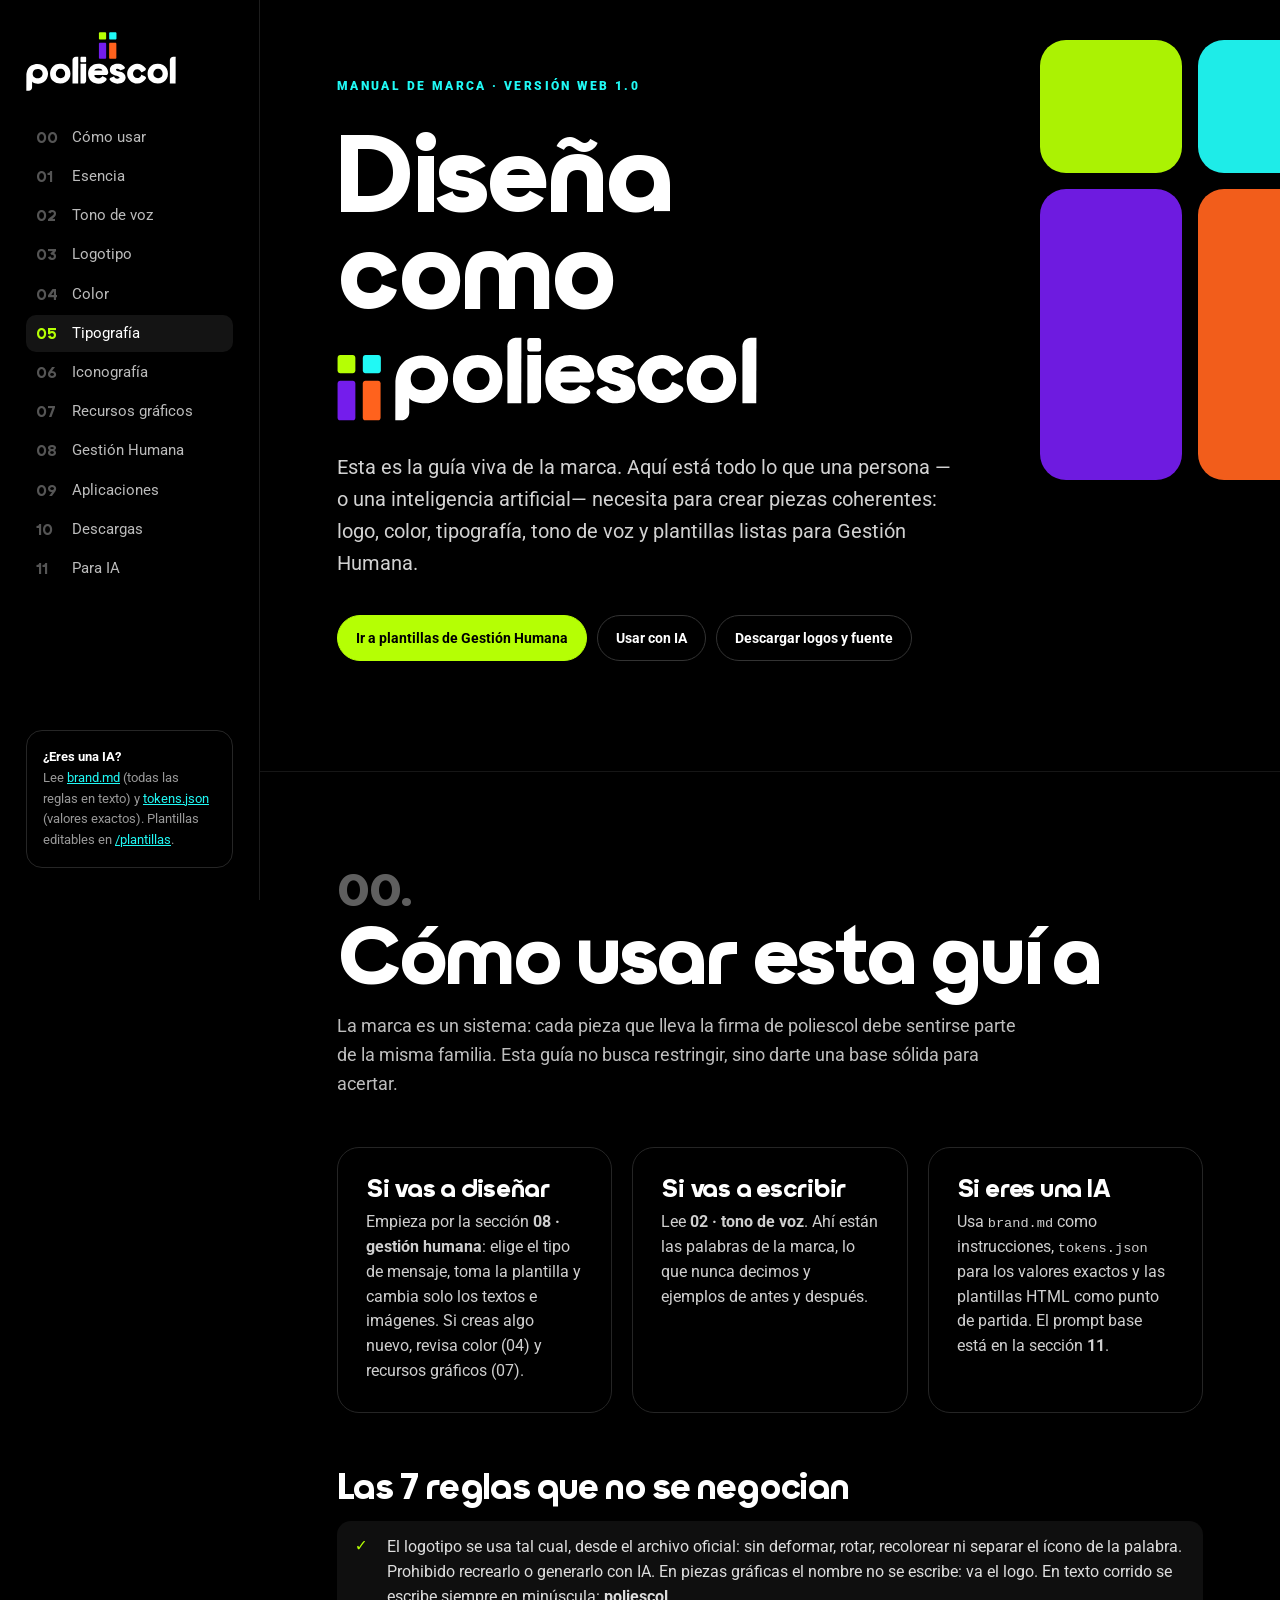
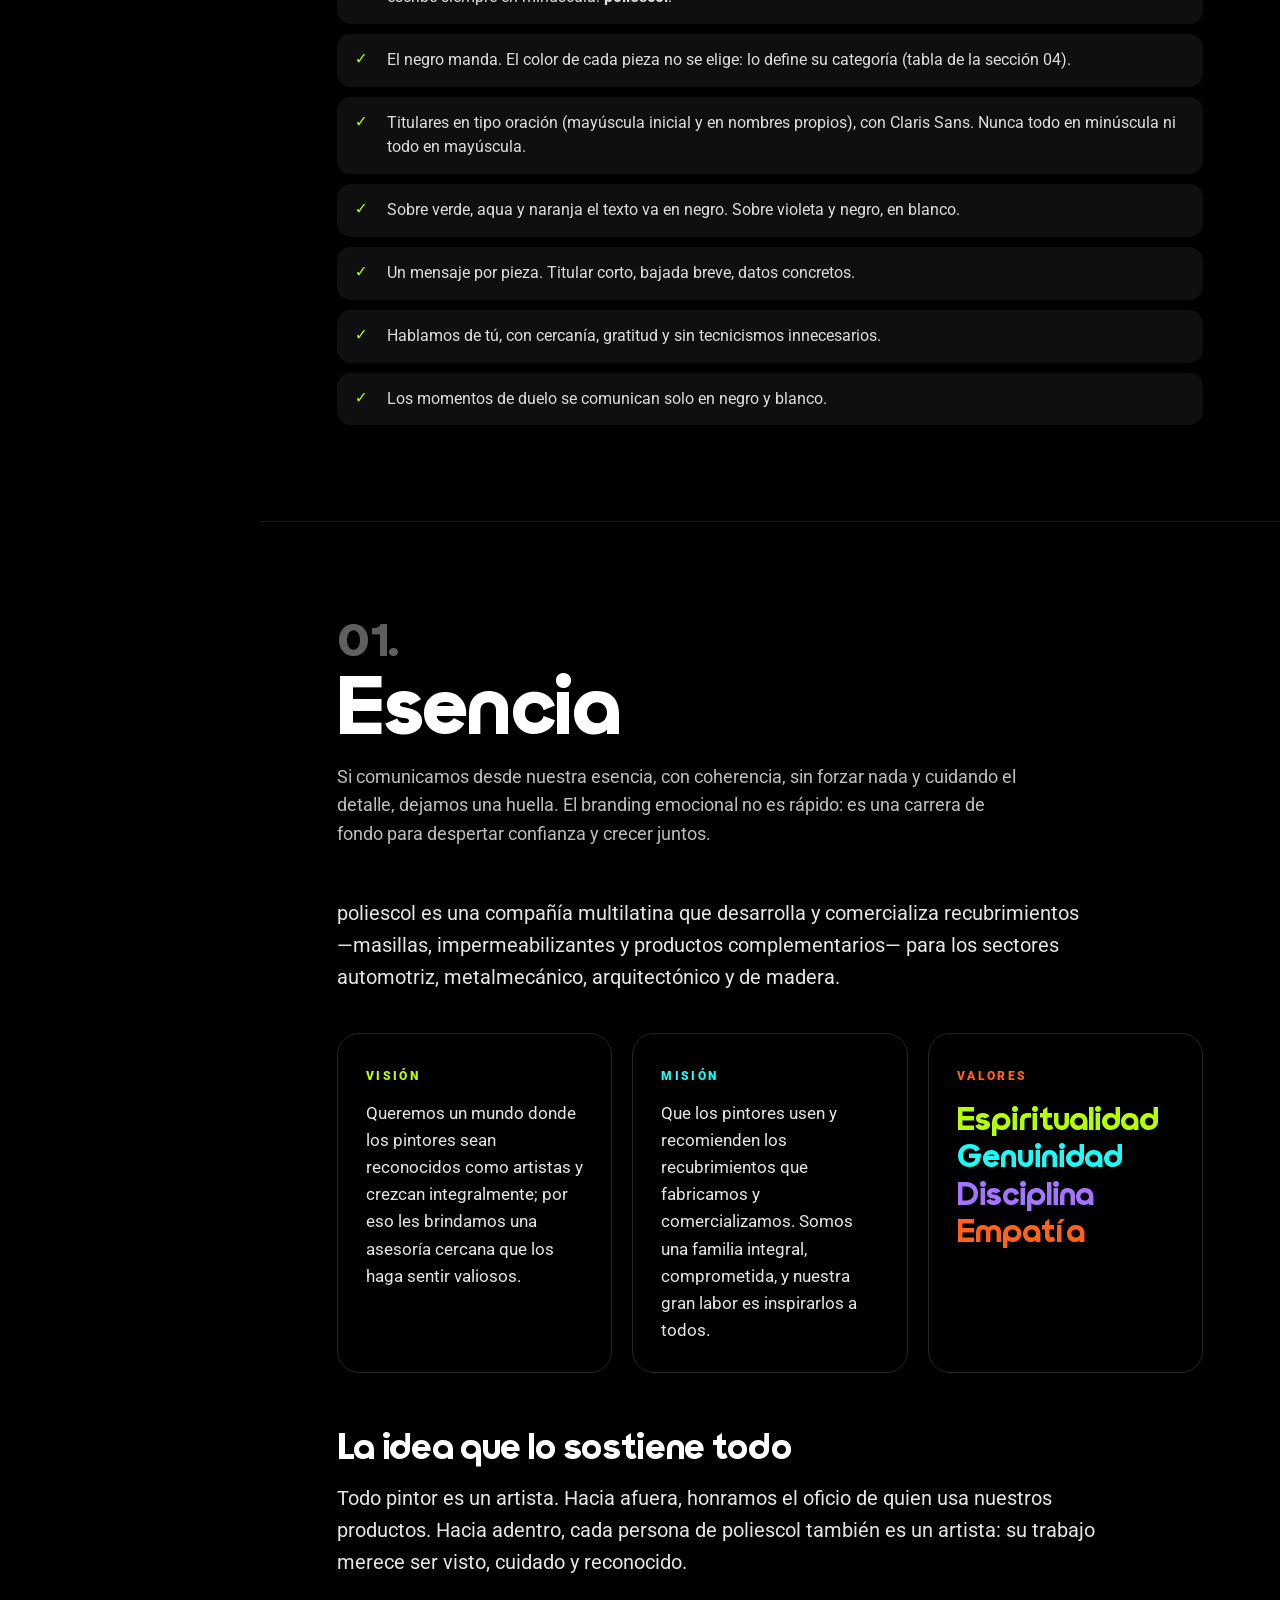
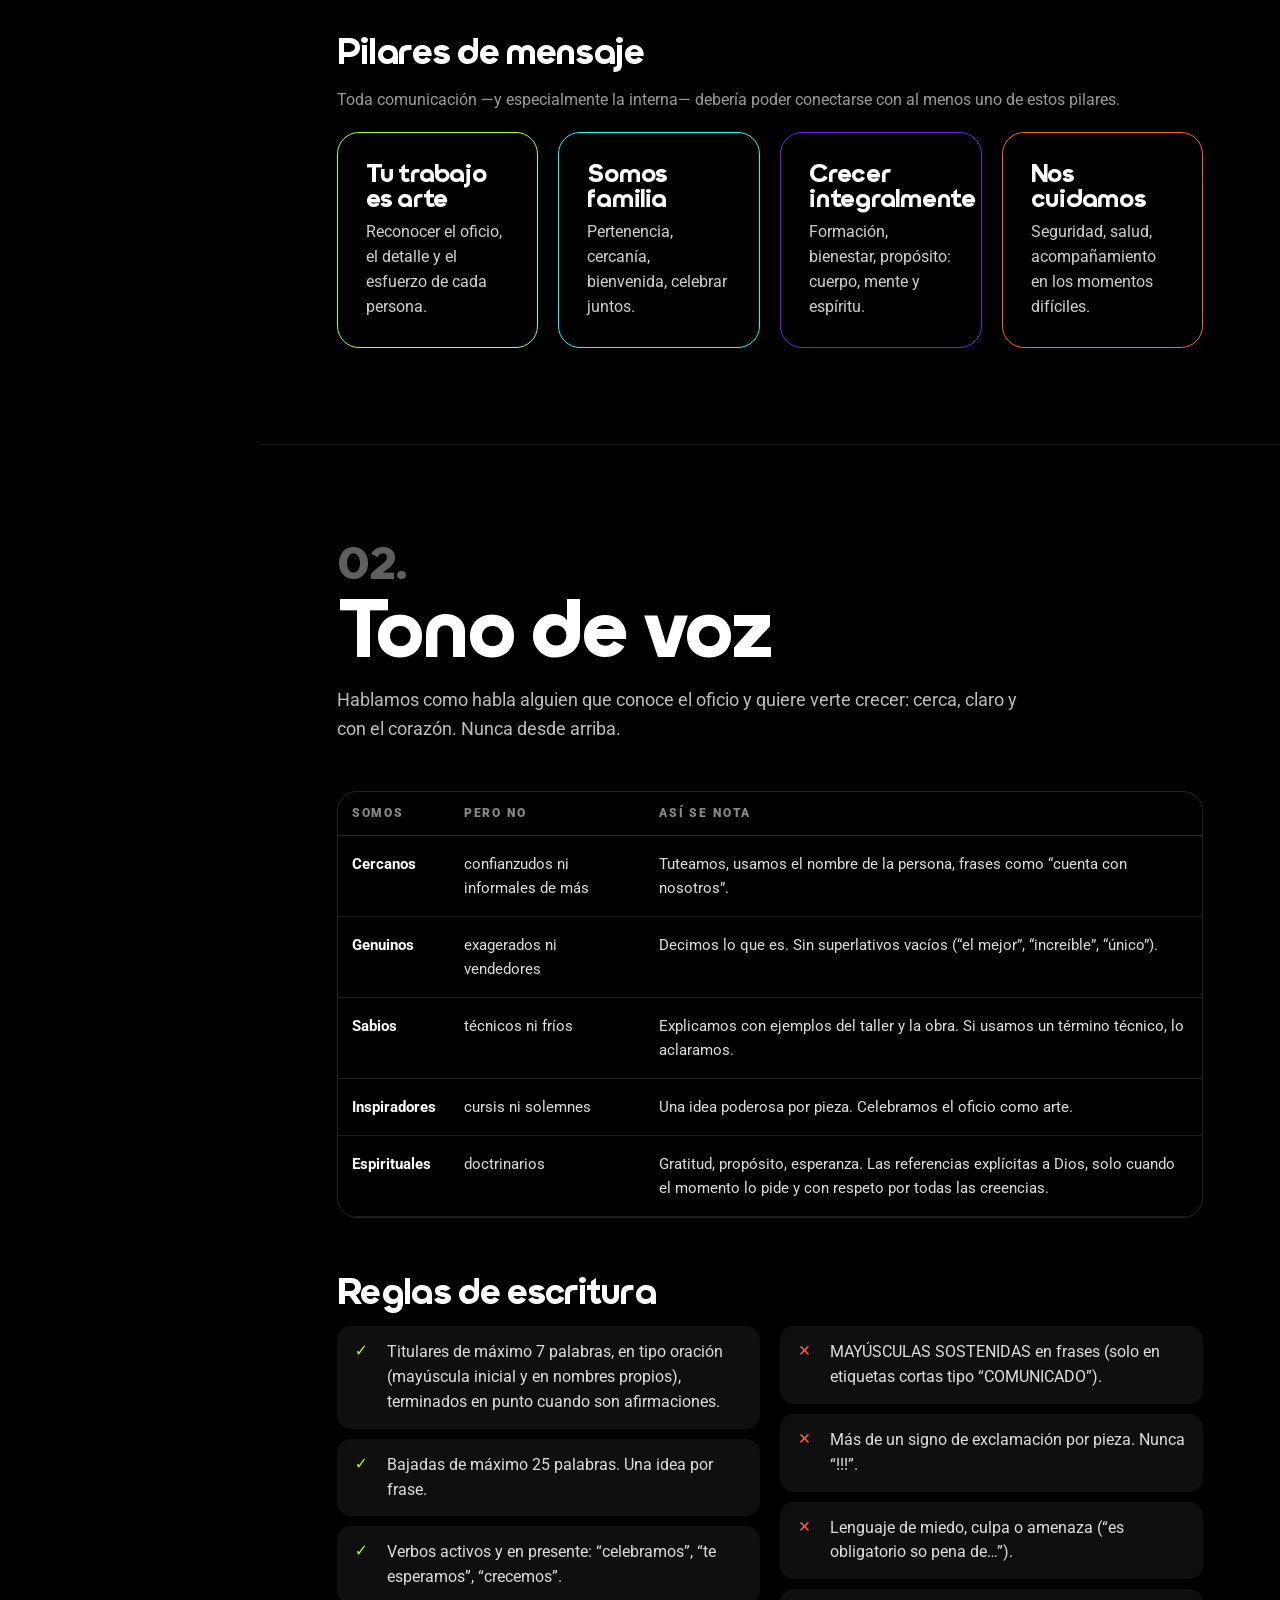
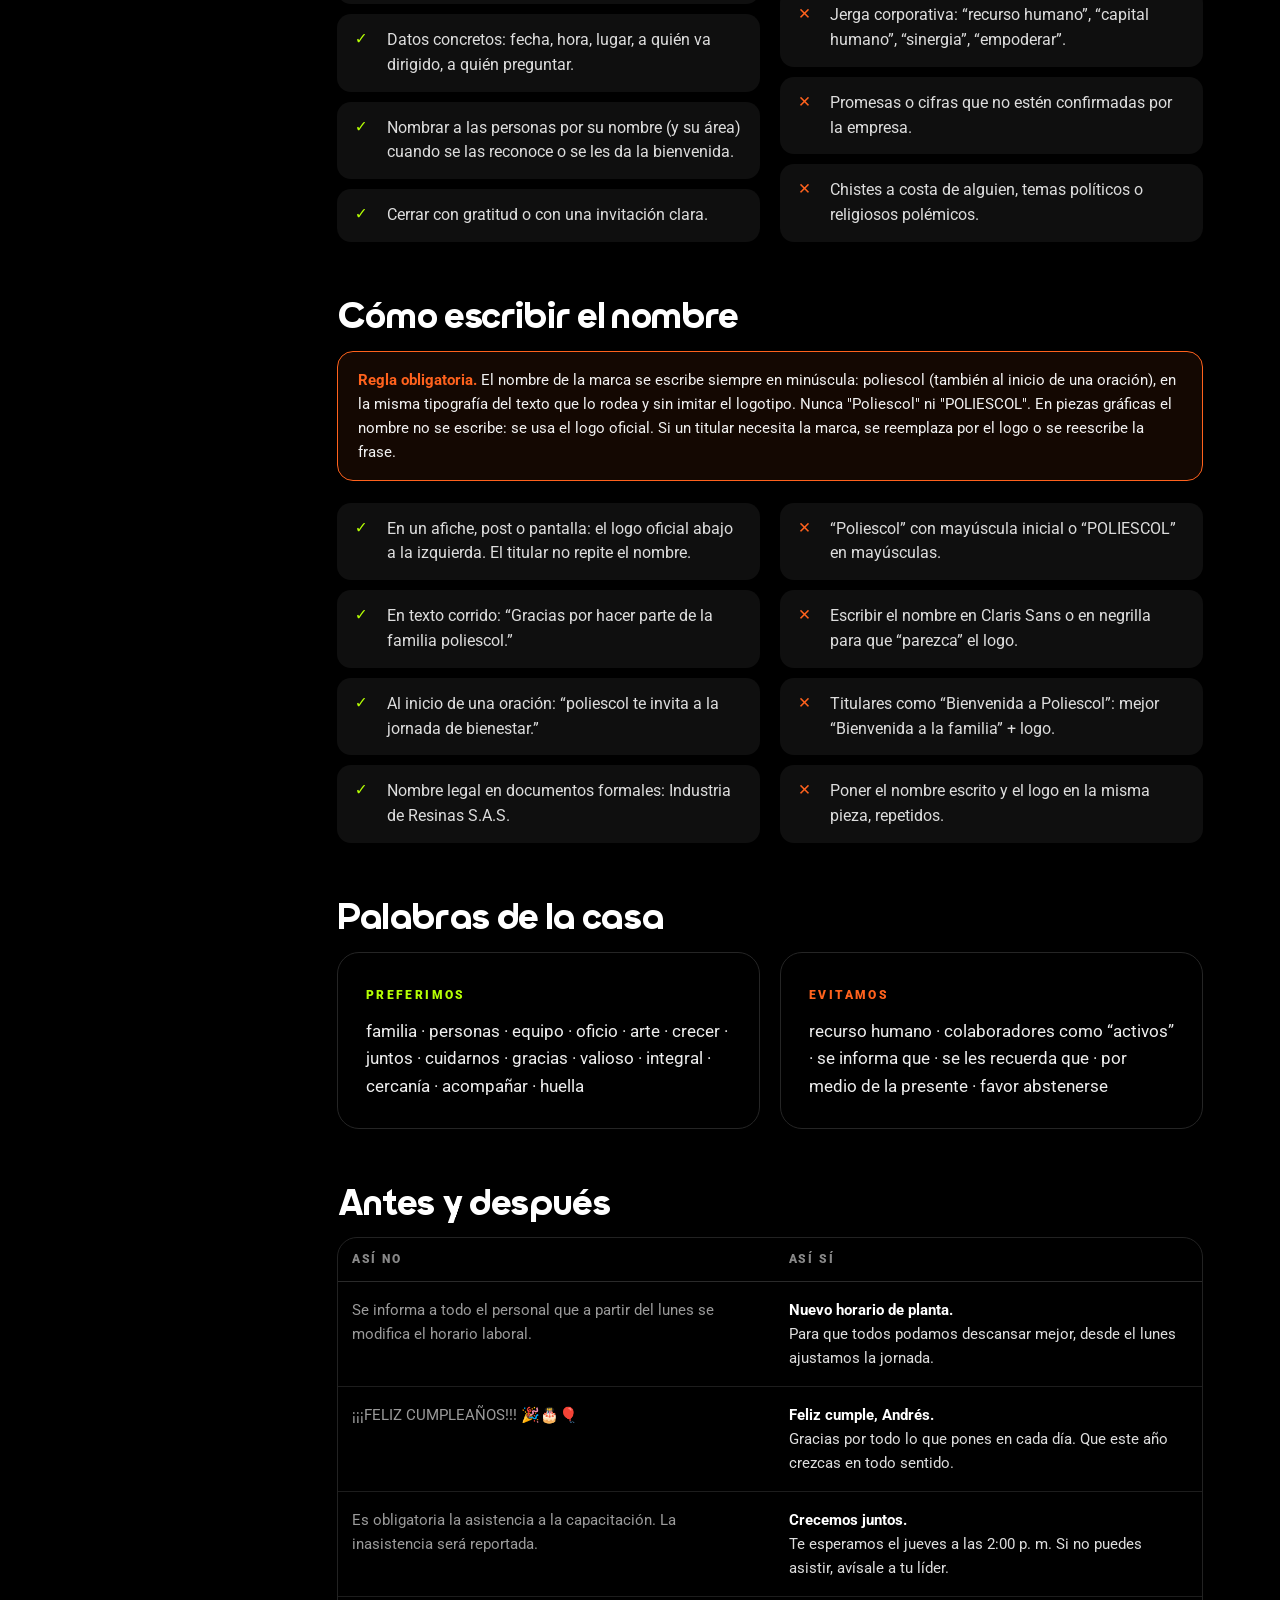
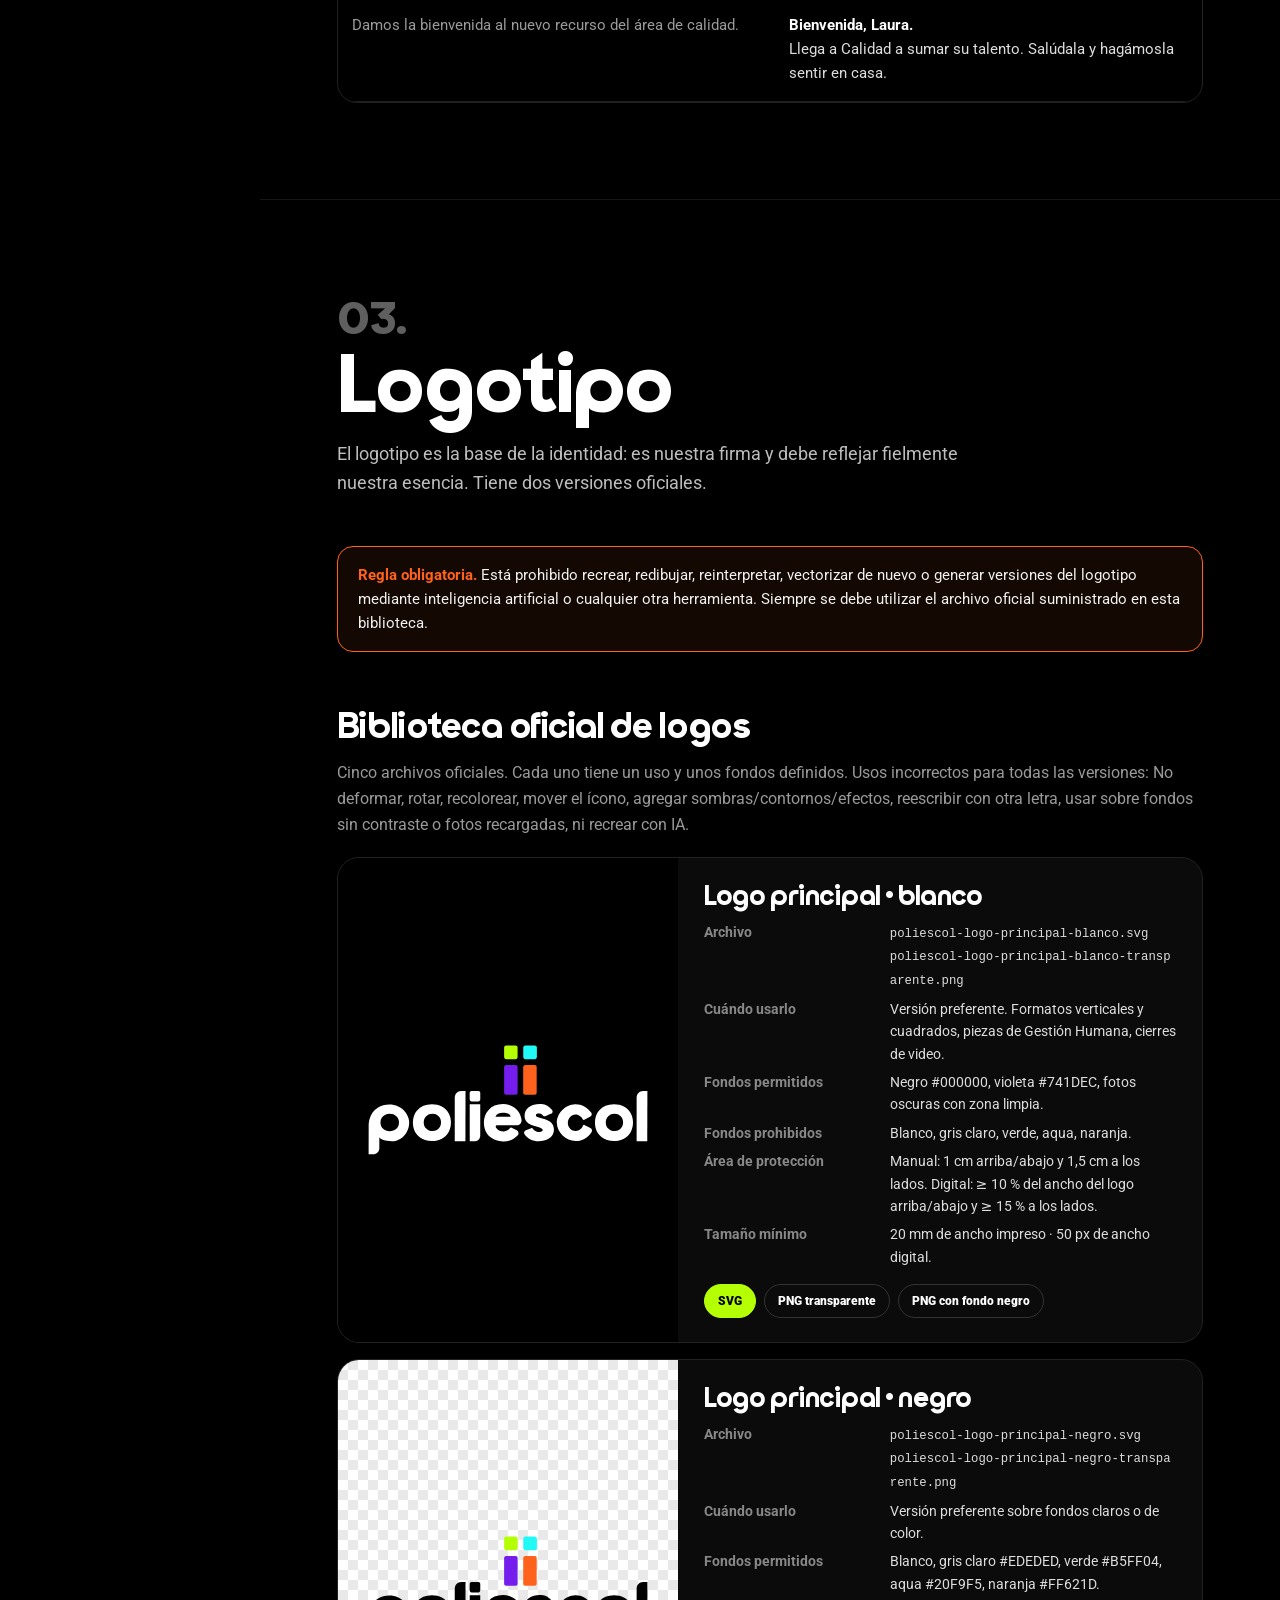
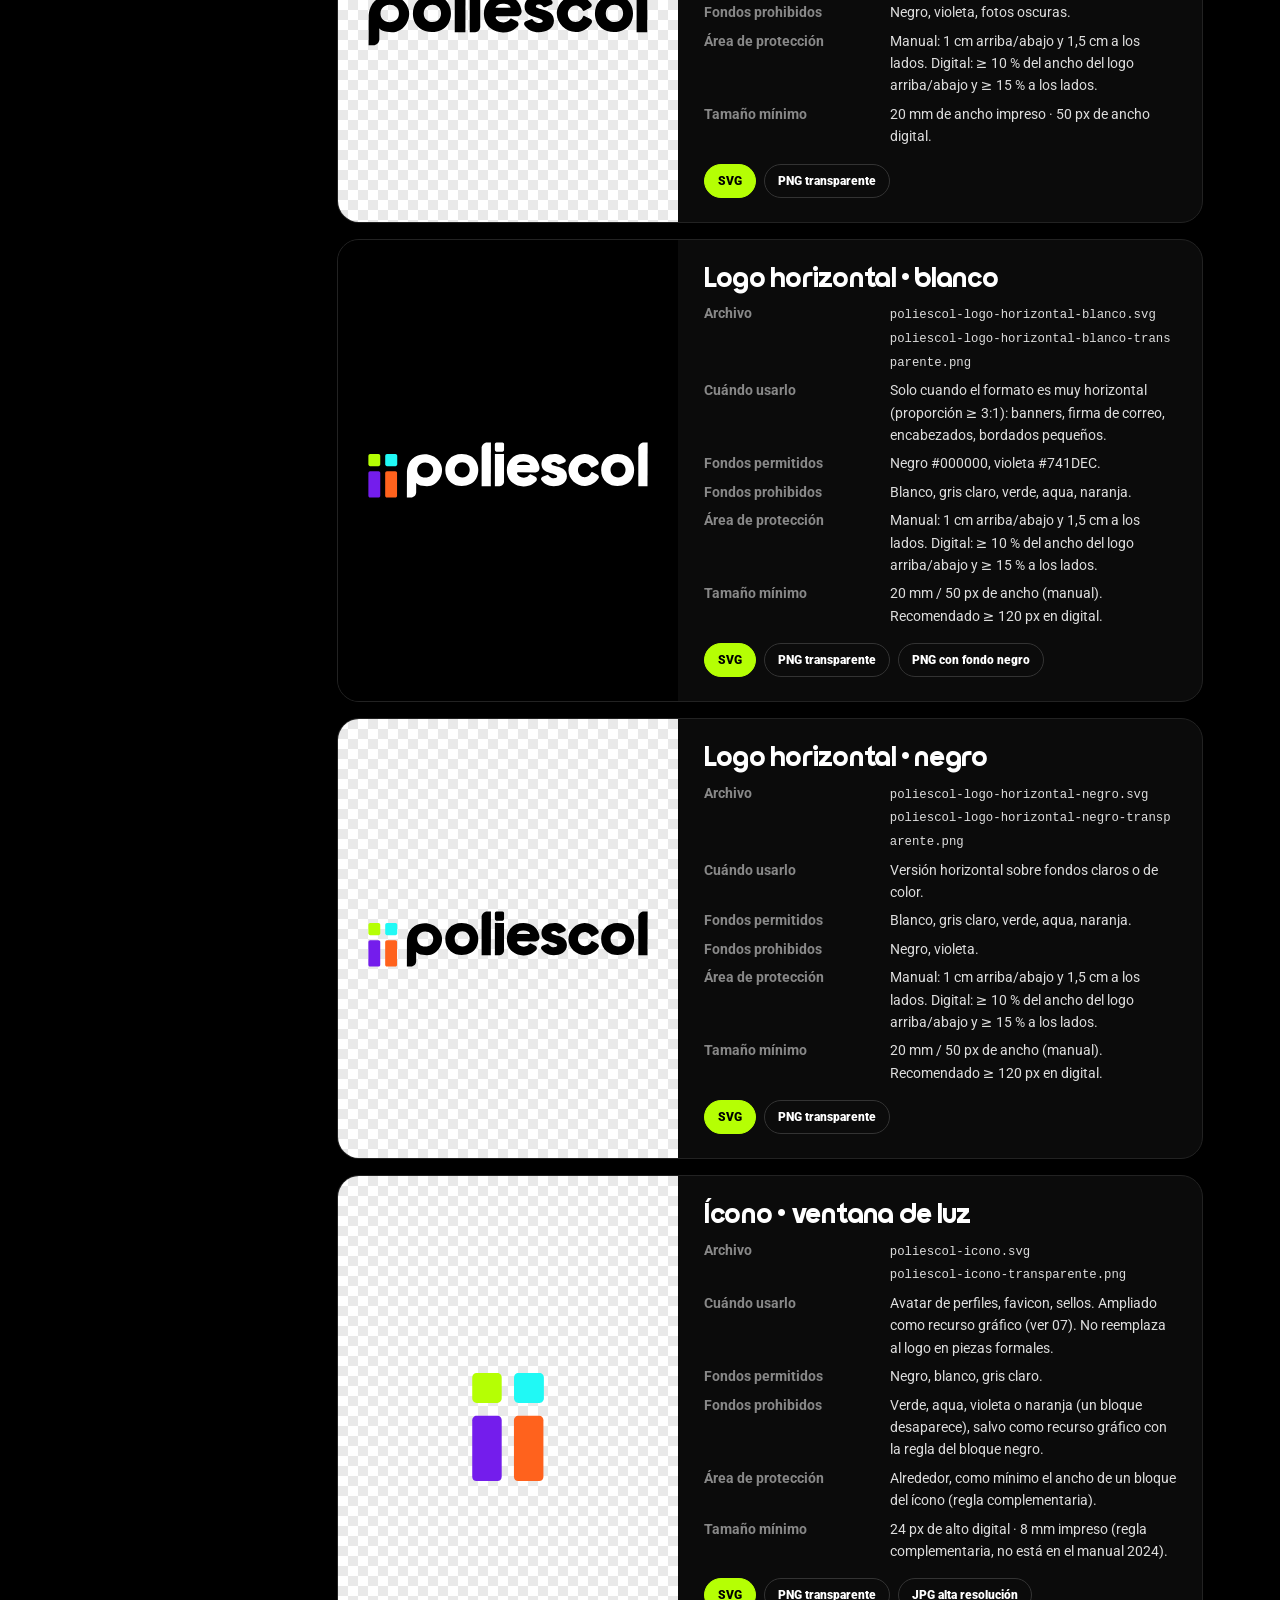
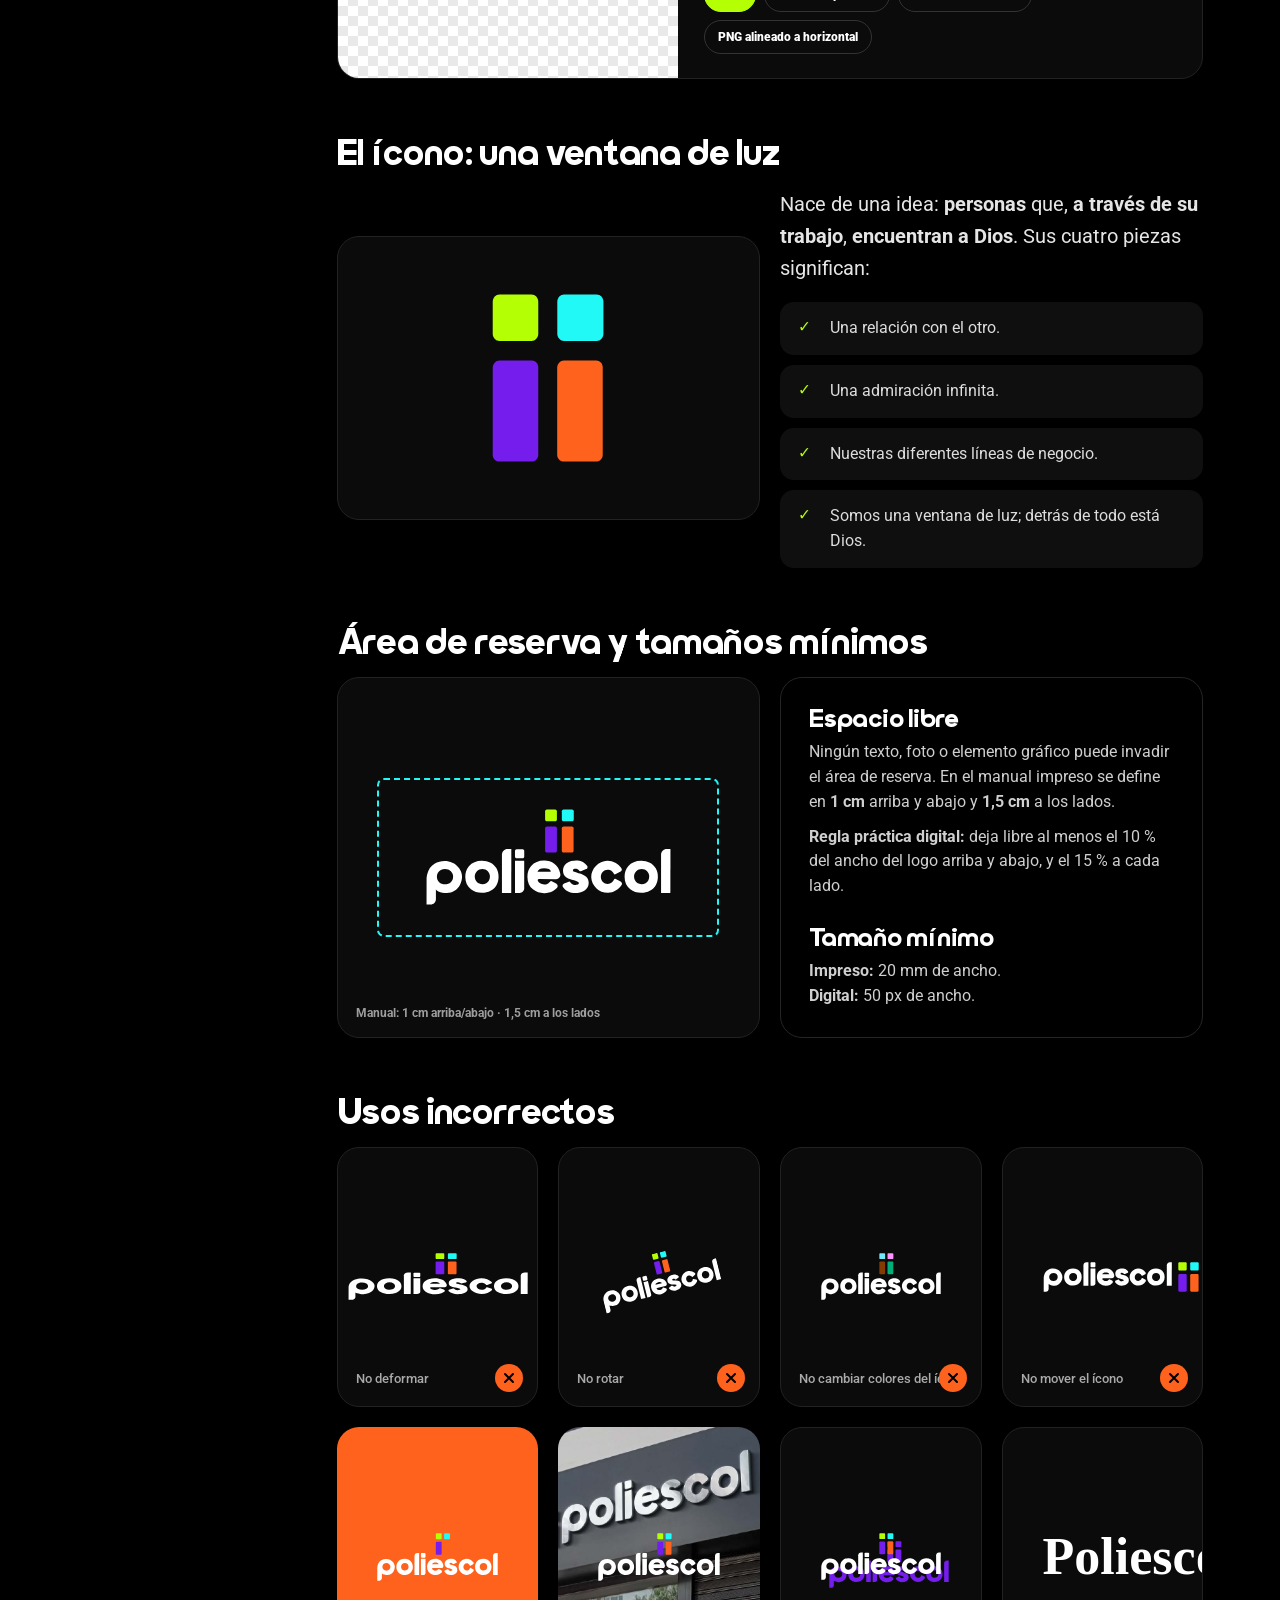
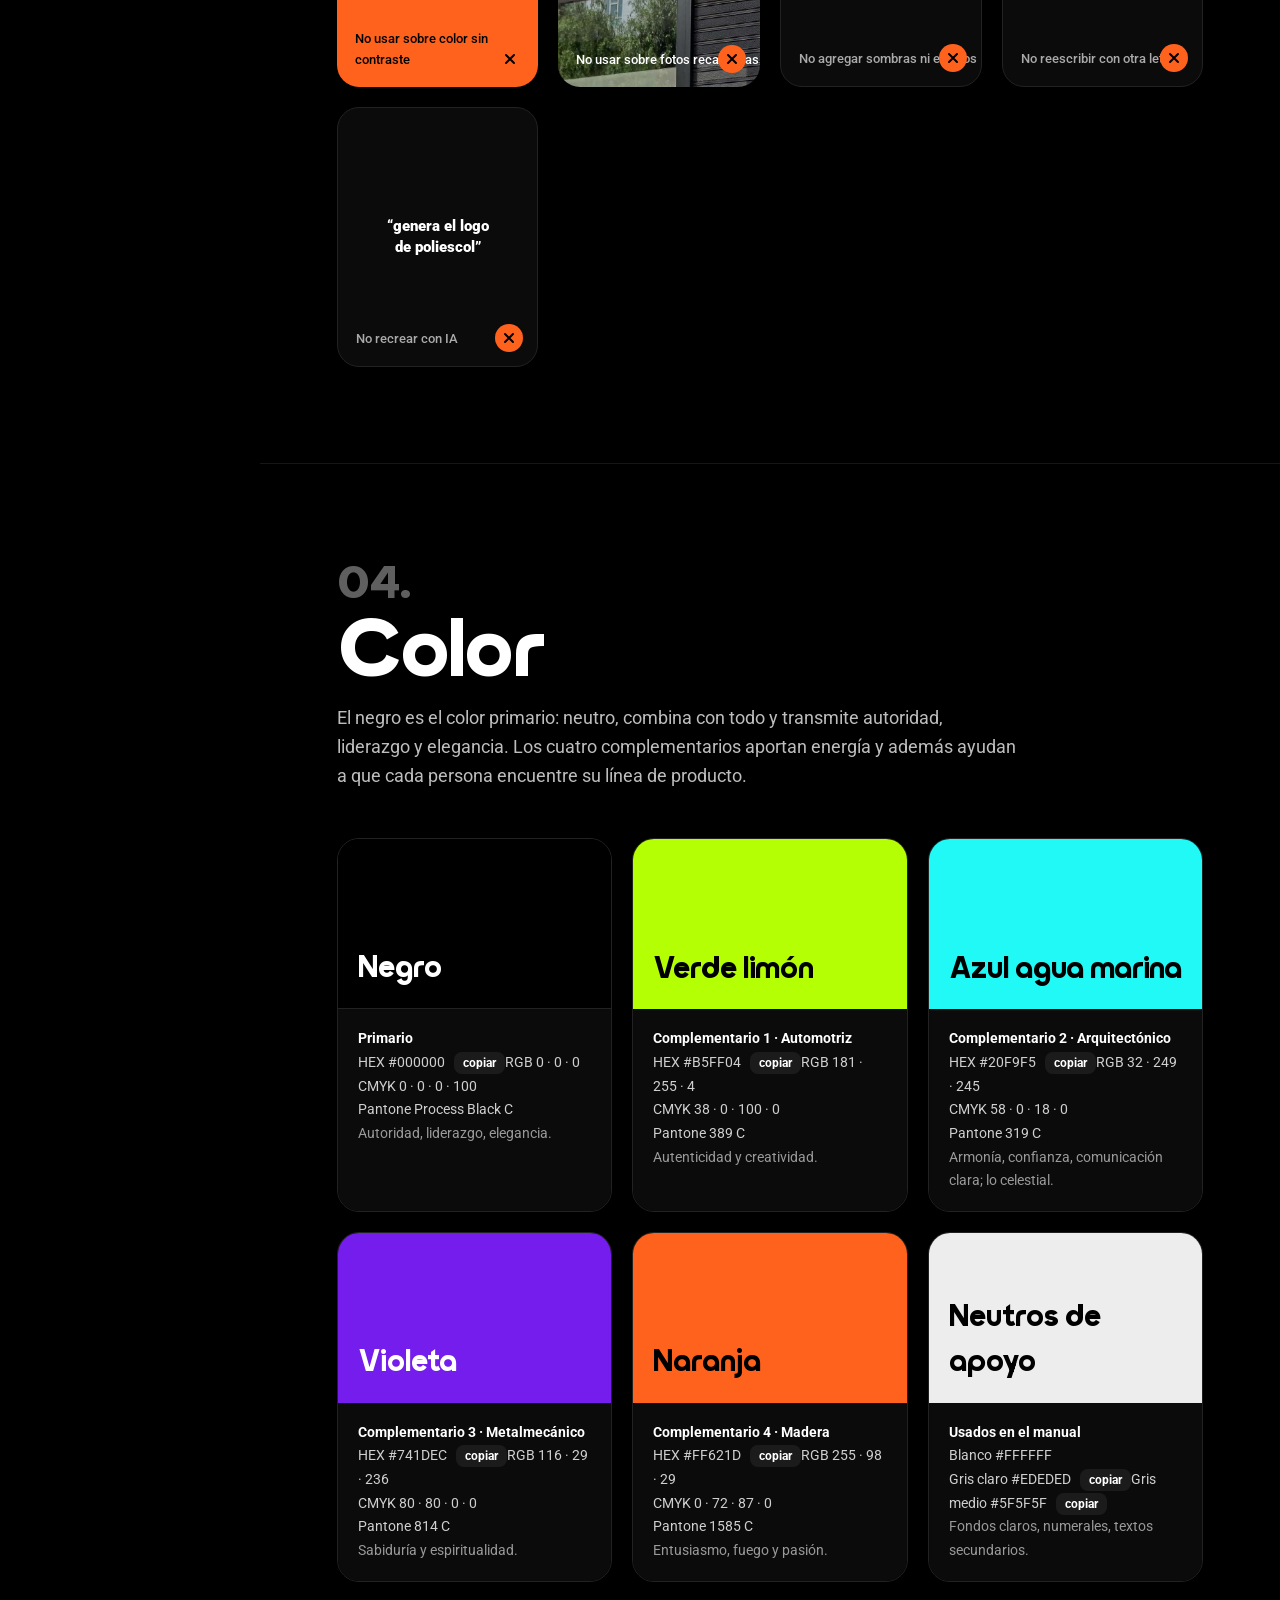
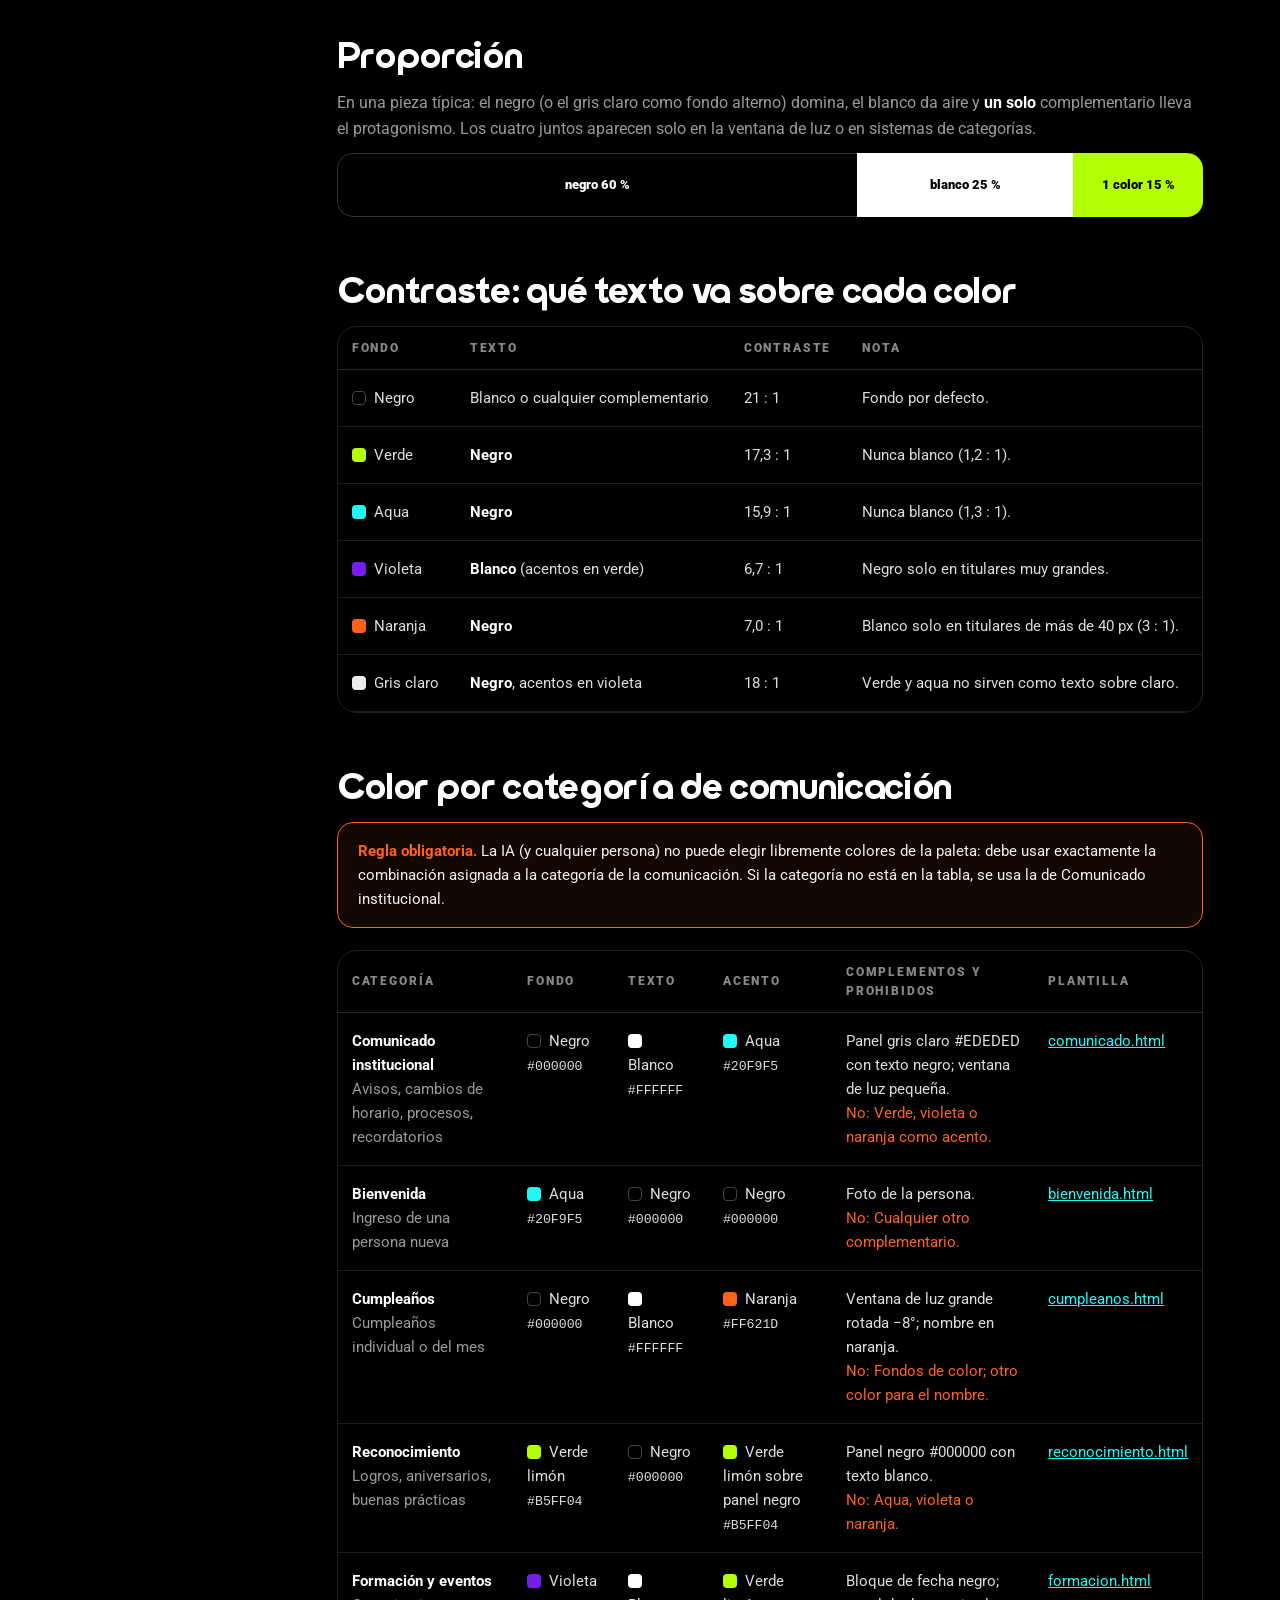
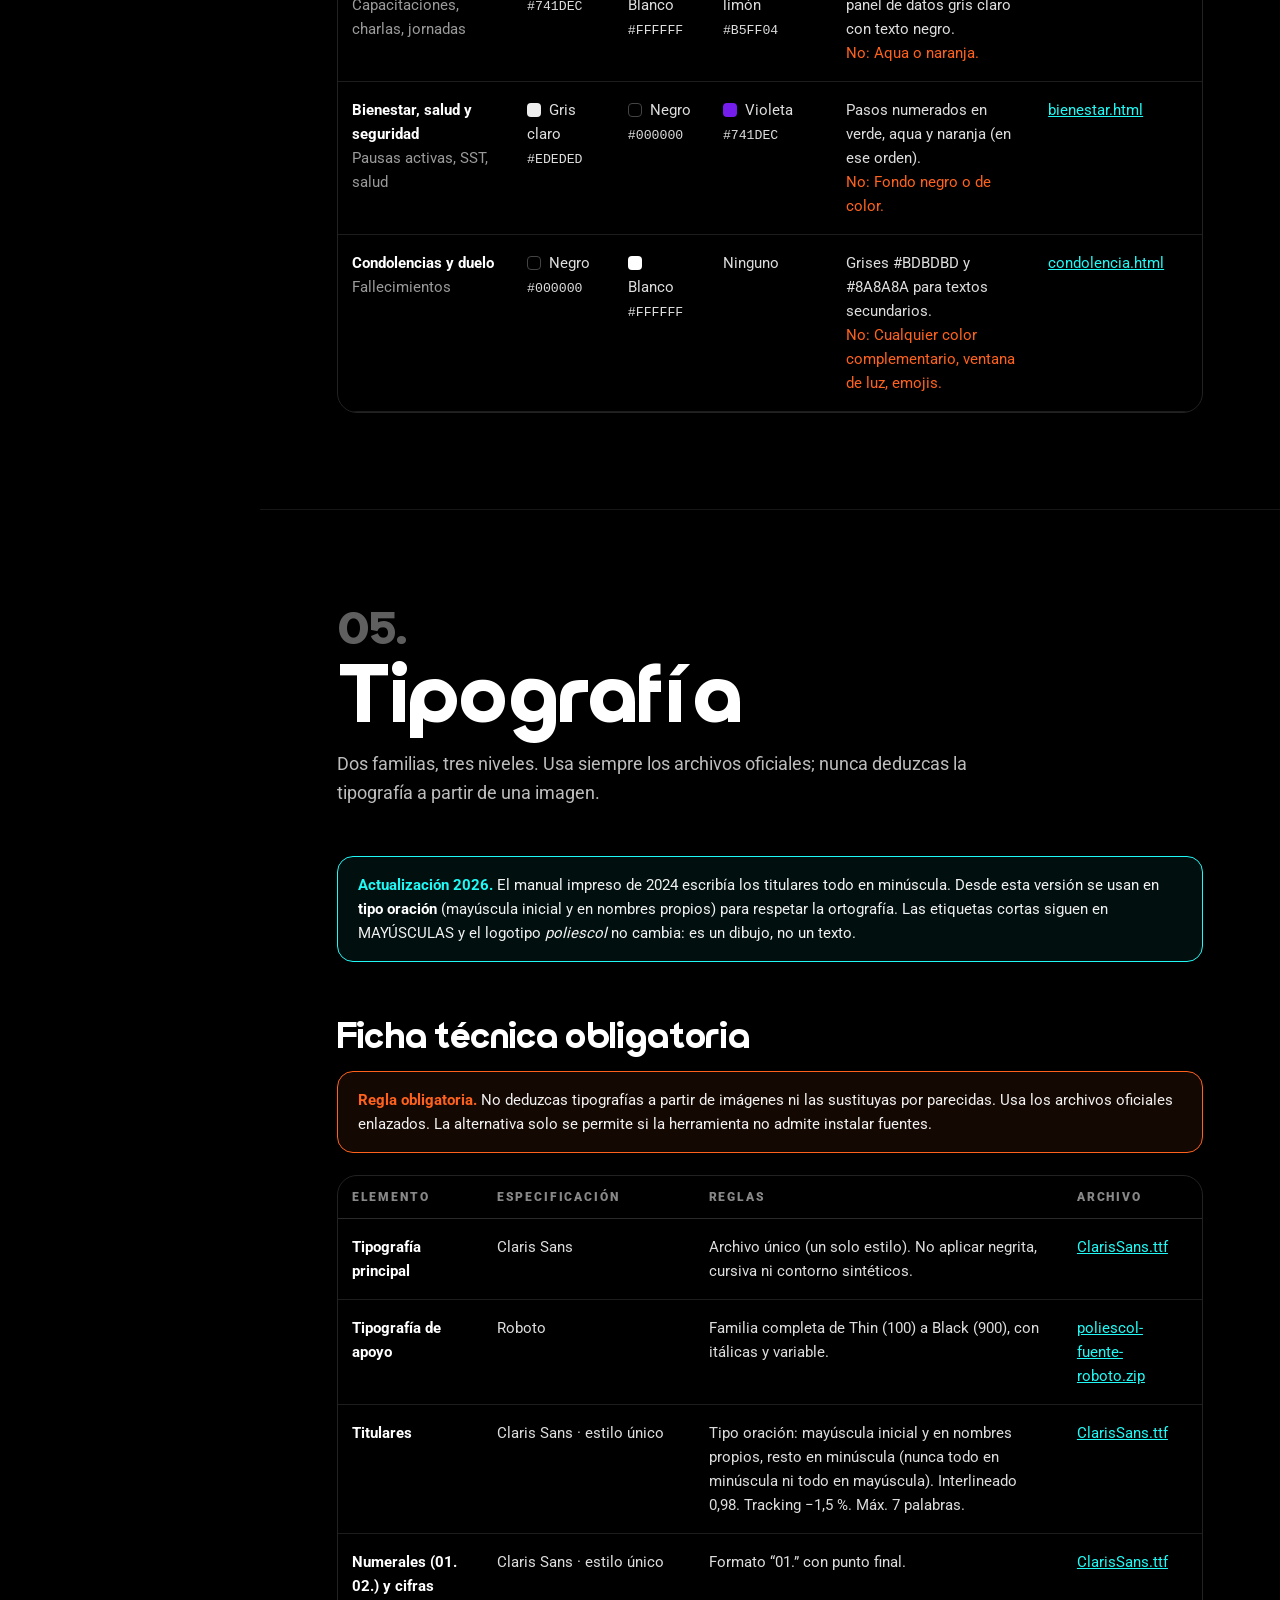
==== commit 7ca78ac5: "Nombre de marca siempre en minúscula y logo en lugar del nombre escrito Regla nueva: en piezas gráfi" ====
--- a/index.html
+++ b/index.html
@@ -3,8 +3,8 @@
 <head>
 <meta charset="utf-8">
 <meta name="viewport" content="width=device-width, initial-scale=1">
-<title>Poliescol · Manual de marca</title>
-<meta name="description" content="Manual de marca de Poliescol en línea: logotipo, color, tipografía, iconografía, tono de voz y plantillas de Gestión Humana. Pensado para personas y para IA.">
+<title>poliescol · Manual de marca</title>
+<meta name="description" content="Manual de marca de poliescol en línea: logotipo, color, tipografía, iconografía, tono de voz y plantillas de Gestión Humana. Pensado para personas y para IA.">
 <meta name="robots" content="noindex">
 <meta name="theme-color" content="#000000">
 <link rel="icon" href="assets/icono.svg" type="image/svg+xml">
@@ -202,7 +202,7 @@
 <div class="app">
 
 <aside>
-  <a href="#inicio"><img src="assets/logo-blanco.svg" alt="Poliescol"></a>
+  <a href="#inicio"><img src="assets/logo-blanco.svg" alt="poliescol"></a>
   <nav aria-label="Contenido del manual">
     <ol>
       <li><a href="#uso"><span>00</span>Cómo usar</a></li>
@@ -228,7 +228,7 @@
 <section class="hero">
   <div class="v" aria-hidden="true"><i></i><i></i><i></i><i></i></div>
   <span class="kick" style="color:var(--p-aqua)">Manual de marca · versión web 1.0</span>
-  <h1>Diseña como<br><em>Poliescol.</em></h1>
+  <h1>Diseña como<br><img src="descargas/poliescol-logo-horizontal-blanco.svg" alt="poliescol" style="height:.82em;width:auto;margin-top:.18em"></h1>
   <p>Esta es la guía viva de la marca. Aquí está todo lo que una persona —o una inteligencia artificial— necesita para crear piezas coherentes: logo, color, tipografía, tono de voz y plantillas listas para Gestión Humana.</p>
   <div class="pills">
     <a class="pill on" href="#gh">Ir a plantillas de Gestión Humana</a>
@@ -240,7 +240,7 @@
 <!-- ============ 00 USO ============ -->
 <section id="uso">
   <div class="sec-h"><span class="n">00.</span><h2>Cómo usar esta guía</h2>
-  <p>La marca es un sistema: cada pieza que lleva la firma de Poliescol debe sentirse parte de la misma familia. Esta guía no busca restringir, sino darte una base sólida para acertar.</p></div>
+  <p>La marca es un sistema: cada pieza que lleva la firma de poliescol debe sentirse parte de la misma familia. Esta guía no busca restringir, sino darte una base sólida para acertar.</p></div>
   <div class="g3">
     <div class="card"><h4>Si vas a diseñar</h4><p>Empieza por la sección <b>08 · gestión humana</b>: elige el tipo de mensaje, toma la plantilla y cambia solo los textos e imágenes. Si creas algo nuevo, revisa color (04) y recursos gráficos (07).</p></div>
     <div class="card"><h4>Si vas a escribir</h4><p>Lee <b>02 · tono de voz</b>. Ahí están las palabras de la marca, lo que nunca decimos y ejemplos de antes y después.</p></div>
@@ -248,7 +248,7 @@
   </div>
   <h3>Las 7 reglas que no se negocian</h3>
   <ol class="reglas si" style="counter-reset:r">
-    <li>El logotipo se usa tal cual, desde el archivo oficial: sin deformar, rotar, recolorear ni separar el ícono de la palabra. Prohibido recrearlo o generarlo con IA.</li>
+    <li>El logotipo se usa tal cual, desde el archivo oficial: sin deformar, rotar, recolorear ni separar el ícono de la palabra. Prohibido recrearlo o generarlo con IA. En piezas gráficas el nombre no se escribe: va el logo. En texto corrido se escribe siempre en minúscula: <b>poliescol</b>.</li>
     <li>El negro manda. El color de cada pieza no se elige: lo define su categoría (tabla de la sección 04).</li>
     <li>Titulares en tipo oración (mayúscula inicial y en nombres propios), con Claris Sans. Nunca todo en minúscula ni todo en mayúscula.</li>
     <li>Sobre verde, aqua y naranja el texto va en negro. Sobre violeta y negro, en blanco.</li>
@@ -262,7 +262,7 @@
 <section id="esencia">
   <div class="sec-h"><span class="n">01.</span><h2>Esencia</h2>
   <p>Si comunicamos desde nuestra esencia, con coherencia, sin forzar nada y cuidando el detalle, dejamos una huella. El branding emocional no es rápido: es una carrera de fondo para despertar confianza y crecer juntos.</p></div>
-  <p class="lead">Poliescol es una compañía multilatina que desarrolla y comercializa recubrimientos —masillas, impermeabilizantes y productos complementarios— para los sectores automotriz, metalmecánico, arquitectónico y de madera.</p>
+  <p class="lead">poliescol es una compañía multilatina que desarrolla y comercializa recubrimientos —masillas, impermeabilizantes y productos complementarios— para los sectores automotriz, metalmecánico, arquitectónico y de madera.</p>
   <div class="g3" style="margin-top:40px">
     <div class="card"><span class="kick" style="color:var(--p-verde)">Visión</span><p style="margin-top:12px;font-size:17px;color:#e5e5e5">Queremos un mundo donde los pintores sean reconocidos como artistas y crezcan integralmente; por eso les brindamos una asesoría cercana que los haga sentir valiosos.</p></div>
     <div class="card"><span class="kick" style="color:var(--p-aqua)">Misión</span><p style="margin-top:12px;font-size:17px;color:#e5e5e5">Que los pintores usen y recomienden los recubrimientos que fabricamos y comercializamos. Somos una familia integral, comprometida, y nuestra gran labor es inspirarlos a todos.</p></div>
@@ -271,7 +271,7 @@
         <li style="color:var(--p-verde)">Espiritualidad</li><li style="color:var(--p-aqua)">Genuinidad</li><li style="color:#a675ff">Disciplina</li><li style="color:var(--p-naranja)">Empatía</li></ul></div>
   </div>
   <h3>La idea que lo sostiene todo</h3>
-  <p class="lead">Todo pintor es un artista. Hacia afuera, honramos el oficio de quien usa nuestros productos. Hacia adentro, cada persona de Poliescol también es un artista: su trabajo merece ser visto, cuidado y reconocido.</p>
+  <p class="lead">Todo pintor es un artista. Hacia afuera, honramos el oficio de quien usa nuestros productos. Hacia adentro, cada persona de poliescol también es un artista: su trabajo merece ser visto, cuidado y reconocido.</p>
   <h3>Pilares de mensaje</h3>
   <p class="muted" style="margin-bottom:20px">Toda comunicación —y especialmente la interna— debería poder conectarse con al menos uno de estos pilares.</p>
   <div class="g4">
@@ -316,6 +316,23 @@
     </ul>
   </div>
 
+  <h3>Cómo escribir el nombre</h3>
+  <div class="alerta"><b>Regla obligatoria.</b> El nombre de la marca se escribe siempre en minúscula: poliescol (también al inicio de una oración), en la misma tipografía del texto que lo rodea y sin imitar el logotipo. Nunca "Poliescol" ni "POLIESCOL". En piezas gráficas el nombre no se escribe: se usa el logo oficial. Si un titular necesita la marca, se reemplaza por el logo o se reescribe la frase.</div>
+  <div class="g2">
+    <ul class="reglas si">
+      <li>En un afiche, post o pantalla: el logo oficial abajo a la izquierda. El titular no repite el nombre.</li>
+      <li>En texto corrido: “Gracias por hacer parte de la familia poliescol.”</li>
+      <li>Al inicio de una oración: “poliescol te invita a la jornada de bienestar.”</li>
+      <li>Nombre legal en documentos formales: Industria de Resinas S.A.S.</li>
+    </ul>
+    <ul class="reglas no">
+      <li>“Poliescol” con mayúscula inicial o “POLIESCOL” en mayúsculas.</li>
+      <li>Escribir el nombre en Claris Sans o en negrilla para que “parezca” el logo.</li>
+      <li>Titulares como “Bienvenida a Poliescol”: mejor “Bienvenida a la familia” + logo.</li>
+      <li>Poner el nombre escrito y el logo en la misma pieza, repetidos.</li>
+    </ul>
+  </div>
+
   <h3>Palabras de la casa</h3>
   <div class="g2">
     <div class="card"><span class="kick" style="color:var(--p-verde)">Preferimos</span><p style="margin-top:12px;font-size:17px;color:#eee">familia · personas · equipo · oficio · arte · crecer · juntos · cuidarnos · gracias · valioso · integral · cercanía · acompañar · huella</p></div>
@@ -420,7 +437,7 @@
   </div>
   <h3>El ícono: una ventana de luz</h3>
   <div class="g2" style="align-items:center">
-    <div class="logo-box bx-negro"><img src="assets/icono.svg" alt="Ícono Poliescol" style="max-height:170px"></div>
+    <div class="logo-box bx-negro"><img src="assets/icono.svg" alt="Ícono poliescol" style="max-height:170px"></div>
     <div>
       <p class="lead">Nace de una idea: <b>personas</b> que, <b>a través de su trabajo</b>, <b>encuentran a Dios</b>. Sus cuatro piezas significan:</p>
       <ul class="reglas si" style="margin-top:18px">
@@ -451,7 +468,7 @@
     <div class="logo-box mal" style="background:url(assets/aplicaciones/fachada.jpg) center/cover"><img src="assets/logo-blanco.svg" alt="" style="max-height:90px"><p style="color:#fff">No usar sobre fotos recargadas</p></div>
     <div class="logo-box bx-negro mal"><img src="assets/logo-blanco.svg" alt="" style="max-height:90px;filter:drop-shadow(8px 8px 0 #741DEC)"><p>No agregar sombras ni efectos</p></div>
     <div class="logo-box bx-negro mal"><span style="font:700 52px Georgia,serif;color:#fff">Poliescol</span><p>No reescribir con otra letra</p></div>
-    <div class="logo-box bx-negro mal"><span style="font:900 15px var(--p-font-copy);color:#fff;text-align:center;line-height:1.4">“genera el logo<br>de Poliescol”</span><p>No recrear con IA</p></div>
+    <div class="logo-box bx-negro mal"><span style="font:900 15px var(--p-font-copy);color:#fff;text-align:center;line-height:1.4">“genera el logo<br>de poliescol”</span><p>No recrear con IA</p></div>
   </div>
 </section>
 
@@ -600,13 +617,13 @@
 <!-- ============ 07 RECURSOS ============ -->
 <section id="recursos">
   <div class="sec-h"><span class="n">07.</span><h2>Recursos gráficos</h2>
-  <p>Pocos elementos, usados con disciplina. Son los que hacen que una pieza se reconozca como Poliescol incluso sin ver el logo.</p></div>
+  <p>Pocos elementos, usados con disciplina. Son los que hacen que una pieza se reconozca como poliescol incluso sin ver el logo.</p></div>
   <div class="g2">
     <div class="card"><h4>1 · La ventana de luz</h4><p>El ícono ampliado como composición: dos bloques cortos arriba (verde, aqua) y dos altos abajo (violeta, naranja). Puede crecer, rotar levemente (máx. 10°) y salirse del borde del formato.</p>
       <ul style="margin-top:10px"><li>Siempre en ese orden y proporción.</li><li>Una sola ventana por pieza.</li><li>Sobre un fondo de color, el bloque de ese mismo color pasa a negro.</li><li>Nunca en piezas de duelo.</li></ul></div>
     <div class="card"><h4>2 · La esquina mayor</h4><p>Contenedores, paneles y fotos llevan una esquina con un radio grande (96 px en lienzo de 1080) y las otras rectas o con radio pequeño (24 px). Es el gesto de las pestañas del manual.</p></div>
     <div class="card"><h4>3 · Numerales</h4><p>Para ordenar contenido: “01.”, “02.”, “03.” con la tipografía de titulares, en gris #5F5F5F sobre negro o dentro de un bloque de color.</p></div>
-    <div class="card"><h4>4 · Fotografía</h4><p>Personas reales de Poliescol, en su lugar de trabajo, con luz natural. Manos, herramientas y producto en uso. Nada de fotos de banco genéricas ni filtros de color. Recorte con la esquina mayor.</p></div>
+    <div class="card"><h4>4 · Fotografía</h4><p>Personas reales de poliescol, en su lugar de trabajo, con luz natural. Manos, herramientas y producto en uso. Nada de fotos de banco genéricas ni filtros de color. Recorte con la esquina mayor.</p></div>
   </div>
   <h3>Siempre / nunca</h3>
   <div class="g2">
@@ -668,7 +685,7 @@
         </div>
         <div class="cols">
           <div><h5>Jerarquía tipográfica</h5><ul><li><b>Fecha:</b> Roboto Black 26 px, MAYÚSCULAS, naranja</li><li><b>Titular:</b> Claris Sans 124 px, blanco; el nombre en naranja</li><li><b>Mensaje:</b> Roboto Regular 36 px, gris #D0D0D0</li><li><b>Firma:</b> Roboto Black 20 px, MAYÚSCULAS</li></ul><h5>Elementos gráficos permitidos</h5><p>Ventana de luz de 560 px rotada −8°, cortada en la esquina superior derecha. Foto de 340 × 400 px arriba a la izquierda.</p></div>
-          <div><h5 style="color:var(--p-naranja)">No se puede modificar</h5><ul class="x"><li>Dimensiones 1080 × 1350 px</li><li>Márgenes de 96 px</li><li>Posición, tamaño y versión del logo</li><li>Colores asignados a la categoría</li><li>Tipografías, tamaños y alineación</li><li>Orden de los elementos</li><li>Rotación y posición de la ventana de luz</li></ul><h5 style="color:var(--p-verde)">Campos personalizables</h5><ul class="ok"><li><code>foto</code> <b>Foto</b> — Foto real de la persona</li><li><code>fecha</code> <b>Fecha</b> — día + mes en letras</li><li><code>titular</code> <b>Titular</b> — “Feliz cumple, [Nombre].”</li><li><code>mensaje</code> <b>Mensaje</b> — ≤ 20 palabras, con gratitud</li><li><code>area</code> <b>Firma</b> — Tu familia Poliescol · Gestión Humana</li></ul></div>
+          <div><h5 style="color:var(--p-naranja)">No se puede modificar</h5><ul class="x"><li>Dimensiones 1080 × 1350 px</li><li>Márgenes de 96 px</li><li>Posición, tamaño y versión del logo</li><li>Colores asignados a la categoría</li><li>Tipografías, tamaños y alineación</li><li>Orden de los elementos</li><li>Rotación y posición de la ventana de luz</li></ul><h5 style="color:var(--p-verde)">Campos personalizables</h5><ul class="ok"><li><code>foto</code> <b>Foto</b> — Foto real de la persona</li><li><code>fecha</code> <b>Fecha</b> — día + mes en letras</li><li><code>titular</code> <b>Titular</b> — “Feliz cumple, [Nombre].”</li><li><code>mensaje</code> <b>Mensaje</b> — ≤ 20 palabras, con gratitud</li><li><code>area</code> <b>Firma</b> — Tu familia · Gestión Humana (junto al logo se lee “Tu familia poliescol”)</li></ul></div>
         </div>
       </div>
     </article>
@@ -750,7 +767,7 @@
       <tr><td>2</td><td><b>Titular</b></td><td>La idea en máx. 7 palabras, en tipo oración. Si hay una persona, su nombre va aquí.</td></tr>
       <tr><td>3</td><td><b>Bajada</b></td><td>Por qué importa, en una o dos frases.</td></tr>
       <tr><td>4</td><td><b>Datos o foto</b></td><td>Fecha, hora, lugar, a quién va dirigido / foto real de la persona.</td></tr>
-      <tr><td>5</td><td><b>Firma</b></td><td>Logo principal abajo a la izquierda + área que firma abajo a la derecha (Gestión Humana, SST, Tu familia Poliescol).</td></tr>
+      <tr><td>5</td><td><b>Firma</b></td><td>Logo principal abajo a la izquierda + área que firma abajo a la derecha (Gestión Humana, SST, Tu familia poliescol).</td></tr>
     </tbody></table></div>
 
   <h3>Otros formatos</h3>
@@ -827,7 +844,7 @@
   <h3>Prompt base</h3>
   <p class="muted" style="margin-bottom:14px">Cópialo al inicio de cualquier conversación con una IA y luego describe la pieza que necesitas.</p>
   <div class="pre-h"><span class="kick" style="color:var(--p-verde)">Prompt · copiar y pegar</span><button class="btn" id="copiarPrompt">Copiar prompt</button></div>
-<pre id="prompt">Actúa como diseñador de la marca POLIESCOL. Sigue estrictamente su manual de marca:
+<pre id="prompt">Actúa como diseñador de la marca poliescol (el nombre se escribe siempre en minúscula). Sigue estrictamente su manual de marca:
 https://cipreslab.github.io/poliescol/brand.md  (reglas)  y  https://cipreslab.github.io/poliescol/tokens.json  (valores).
 
 Resumen obligatorio:
@@ -835,6 +852,7 @@
 - El color NO se elige: usa exactamente la combinación asignada a la categoría (tabla abajo). Texto negro sobre verde, aqua, naranja y gris claro; texto blanco sobre negro y violeta.
 - Tipografía (usa los archivos, no la deduzcas de imágenes): titulares en Claris Sans https://cipreslab.github.io/poliescol/assets/fonts/ClarisSans.ttf, SIEMPRE en tipo oración (mayúscula inicial y en nombres propios; nunca todo en minúscula), máx. 7 palabras. Subtítulos, etiquetas y destacados en Roboto Black 900; textos en Roboto Regular 400 https://cipreslab.github.io/poliescol/descargas/poliescol-fuente-roboto.zip
 - Logotipo: usa SOLO los archivos oficiales de https://cipreslab.github.io/poliescol/descargas/ (poliescol-logo-principal-blanco.svg sobre fondos oscuros, poliescol-logo-principal-negro.svg sobre fondos claros). PROHIBIDO recrearlo, redibujarlo, reinterpretarlo o generarlo con IA. Abajo a la izquierda, mínimo 50 px de ancho.
+- Nombre de marca: en piezas gráficas NO se escribe, se usa el logo. En texto corrido se escribe siempre en minúscula: "poliescol" (nunca "Poliescol" ni "POLIESCOL"), en la tipografía del texto.
 - Recursos: "ventana de luz" (4 bloques redondeados: verde y aqua arriba cortos, violeta y naranja abajo altos), contenedores con una sola esquina de radio grande, numerales "01.".
 - Sin degradados, sombras, emojis como gráfico, clipart ni tipografías decorativas.
 - Tono: cercano, genuino, sabio sin tecnicismos, inspirador, con gratitud. Tutear. Máx. 1 signo de exclamación. Nada de "recurso humano" ni lenguaje de amenaza.
@@ -850,6 +868,7 @@
   <ul class="reglas si">
     <li>¿El logo es el archivo oficial de la biblioteca (no recreado ni generado con IA), en la versión correcta para el fondo y con su área de protección libre?</li>
     <li>¿Las tipografías son Claris Sans y Roboto desde los archivos oficiales?</li>
+    <li>¿El nombre de la marca aparece como logo (en piezas) o escrito en minúscula “poliescol” (en texto corrido)?</li>
     <li>¿Los colores son exactamente los asignados a la categoría de la comunicación?</li>
     <li>¿Se partió de la plantilla oficial y solo se cambiaron los campos personalizables?</li>
     <li>¿El texto tiene el contraste correcto según el fondo?</li>
@@ -862,8 +881,8 @@
 </section>
 
 <footer class="pie">
-  <span>Poliescol · Manual de marca, versión web. Basado en el Manual de Marca 2024.</span>
-  <span>Dudas sobre la aplicación de la marca: equipo de comunicaciones de Poliescol.</span>
+  <span>poliescol · Manual de marca, versión web. Basado en el Manual de Marca 2024.</span>
+  <span>Dudas sobre la aplicación de la marca: equipo de comunicaciones de poliescol.</span>
 </footer>
 </main>
 </div>
--- a/css/tokens.css
+++ b/css/tokens.css
@@ -1,6 +1,6 @@
 /* =========================================================
-   POLIESCOL · Tokens de marca
-   Fuente de verdad: Manual de Marca Poliescol 2024.
+   poliescol · Tokens de marca
+   Fuente de verdad: Manual de Marca poliescol 2024.
    Importa este archivo en cualquier pieza HTML para heredar
    colores, tipografías y radios oficiales.
    ========================================================= */
